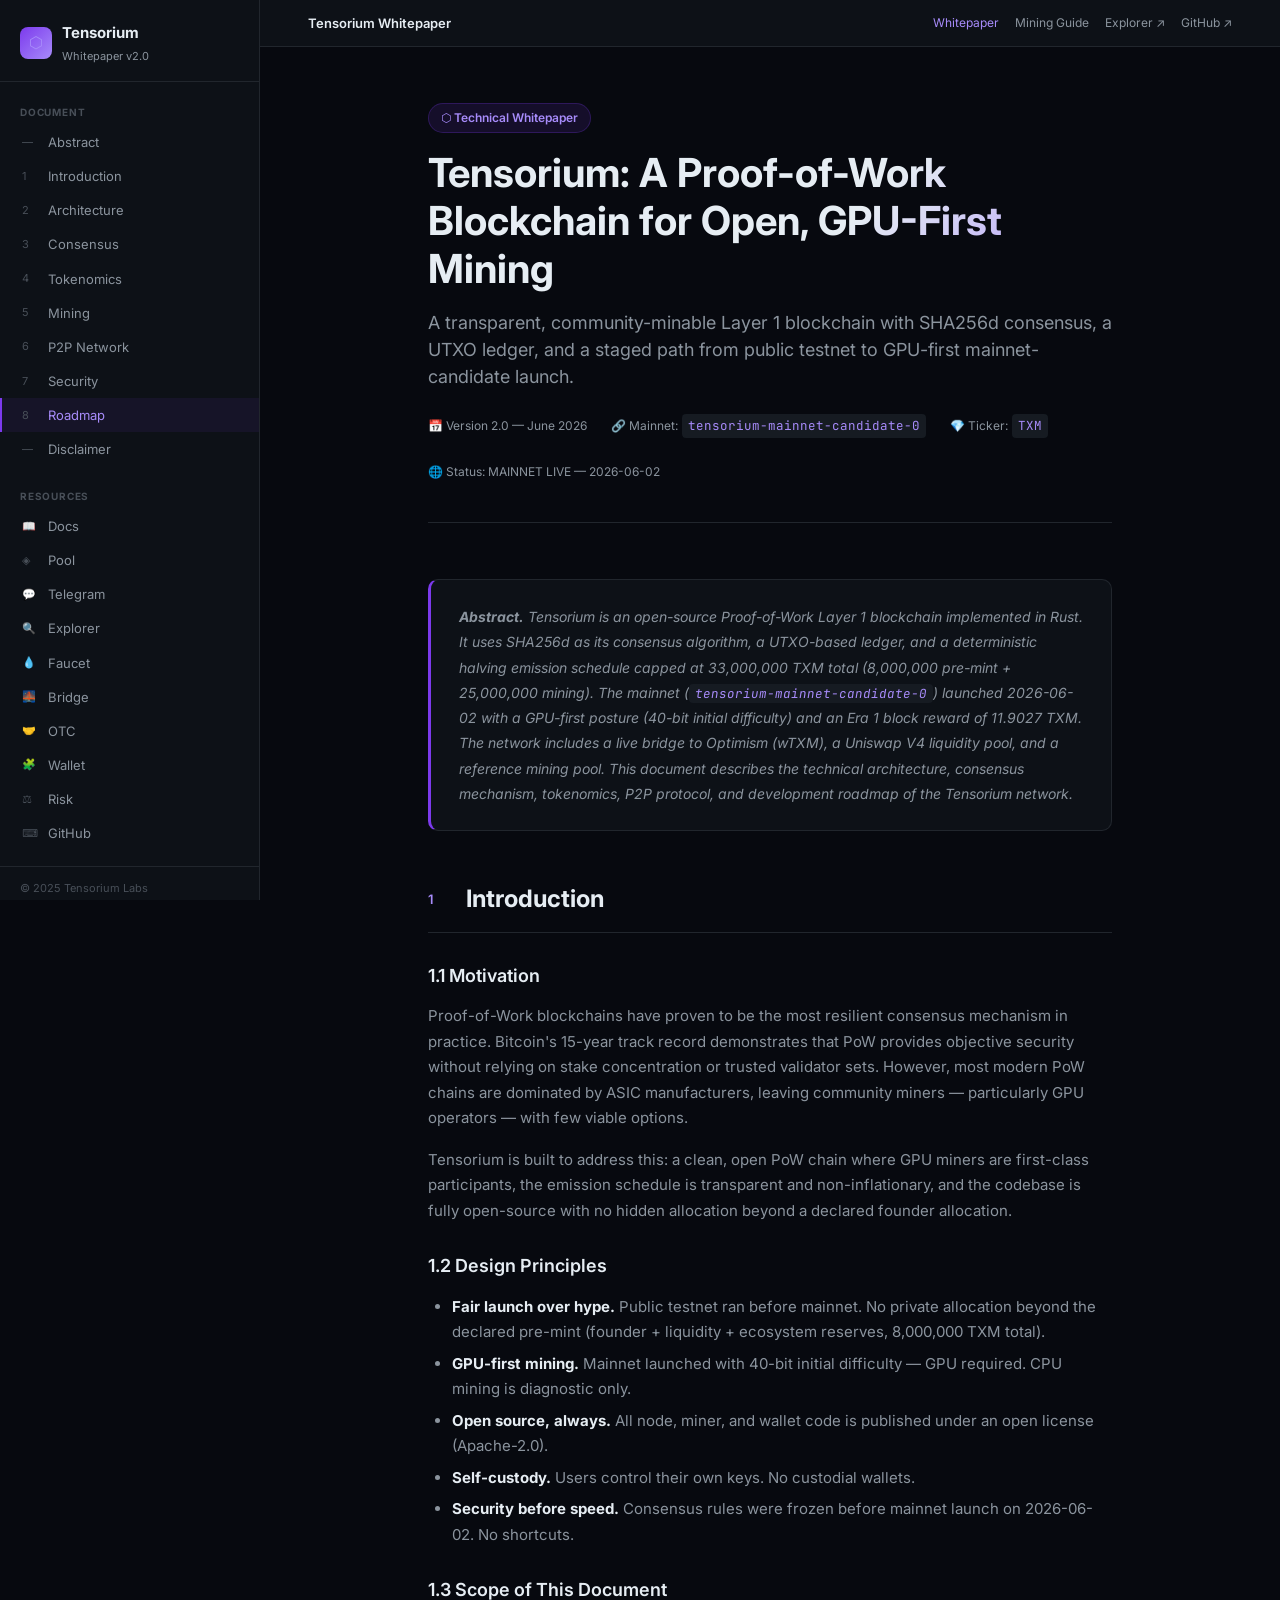
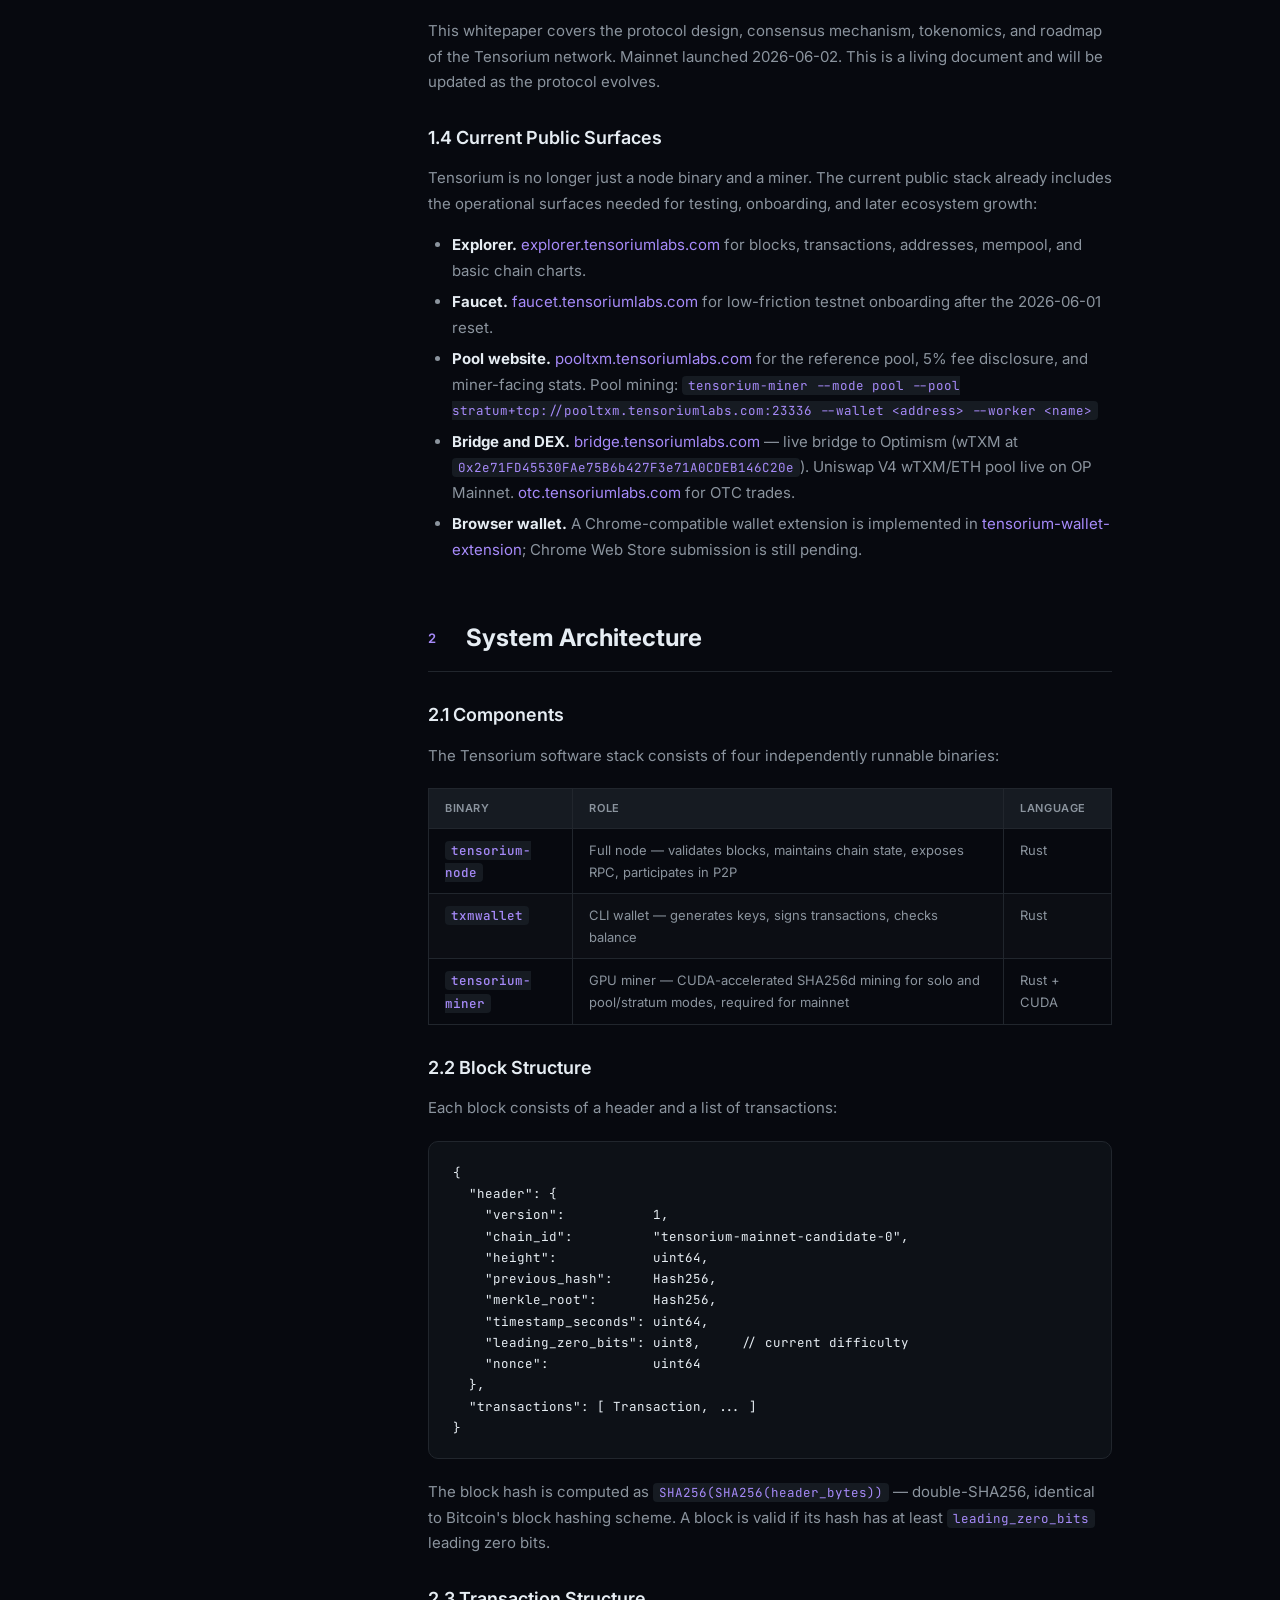
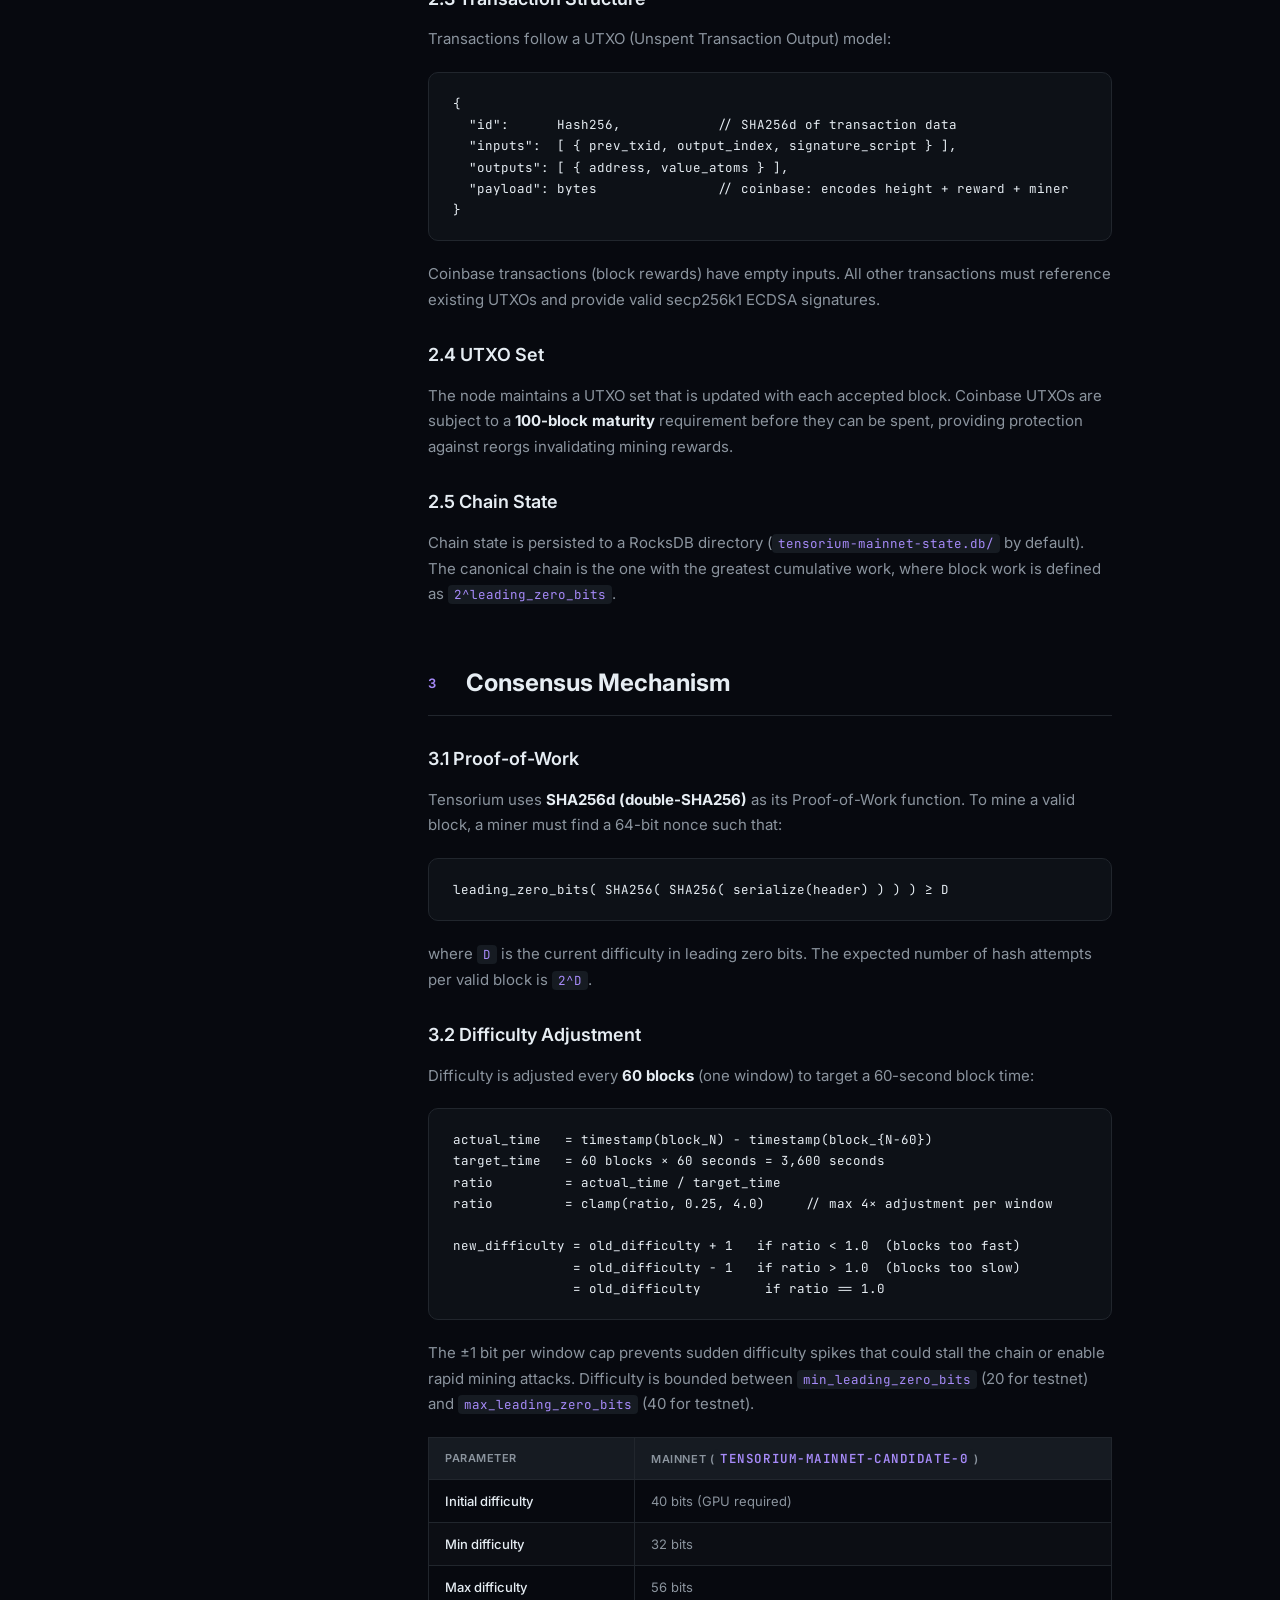
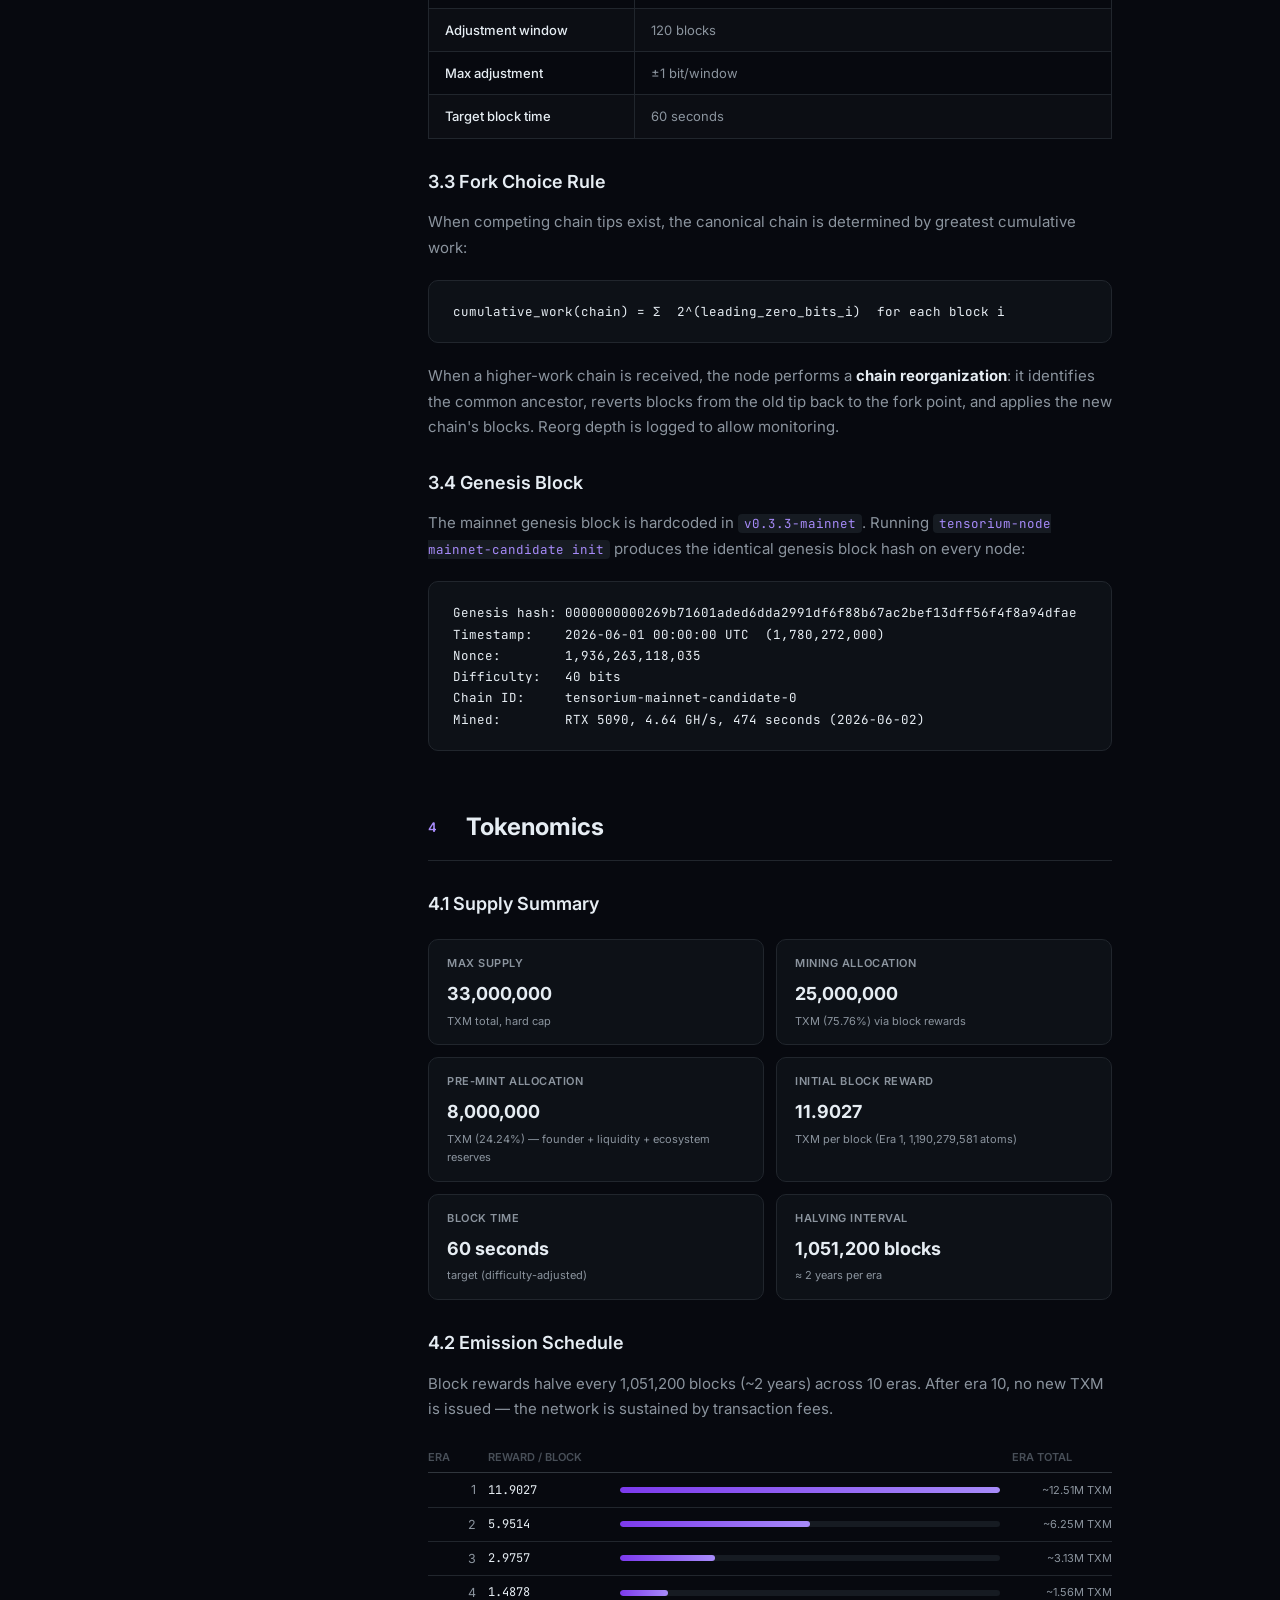
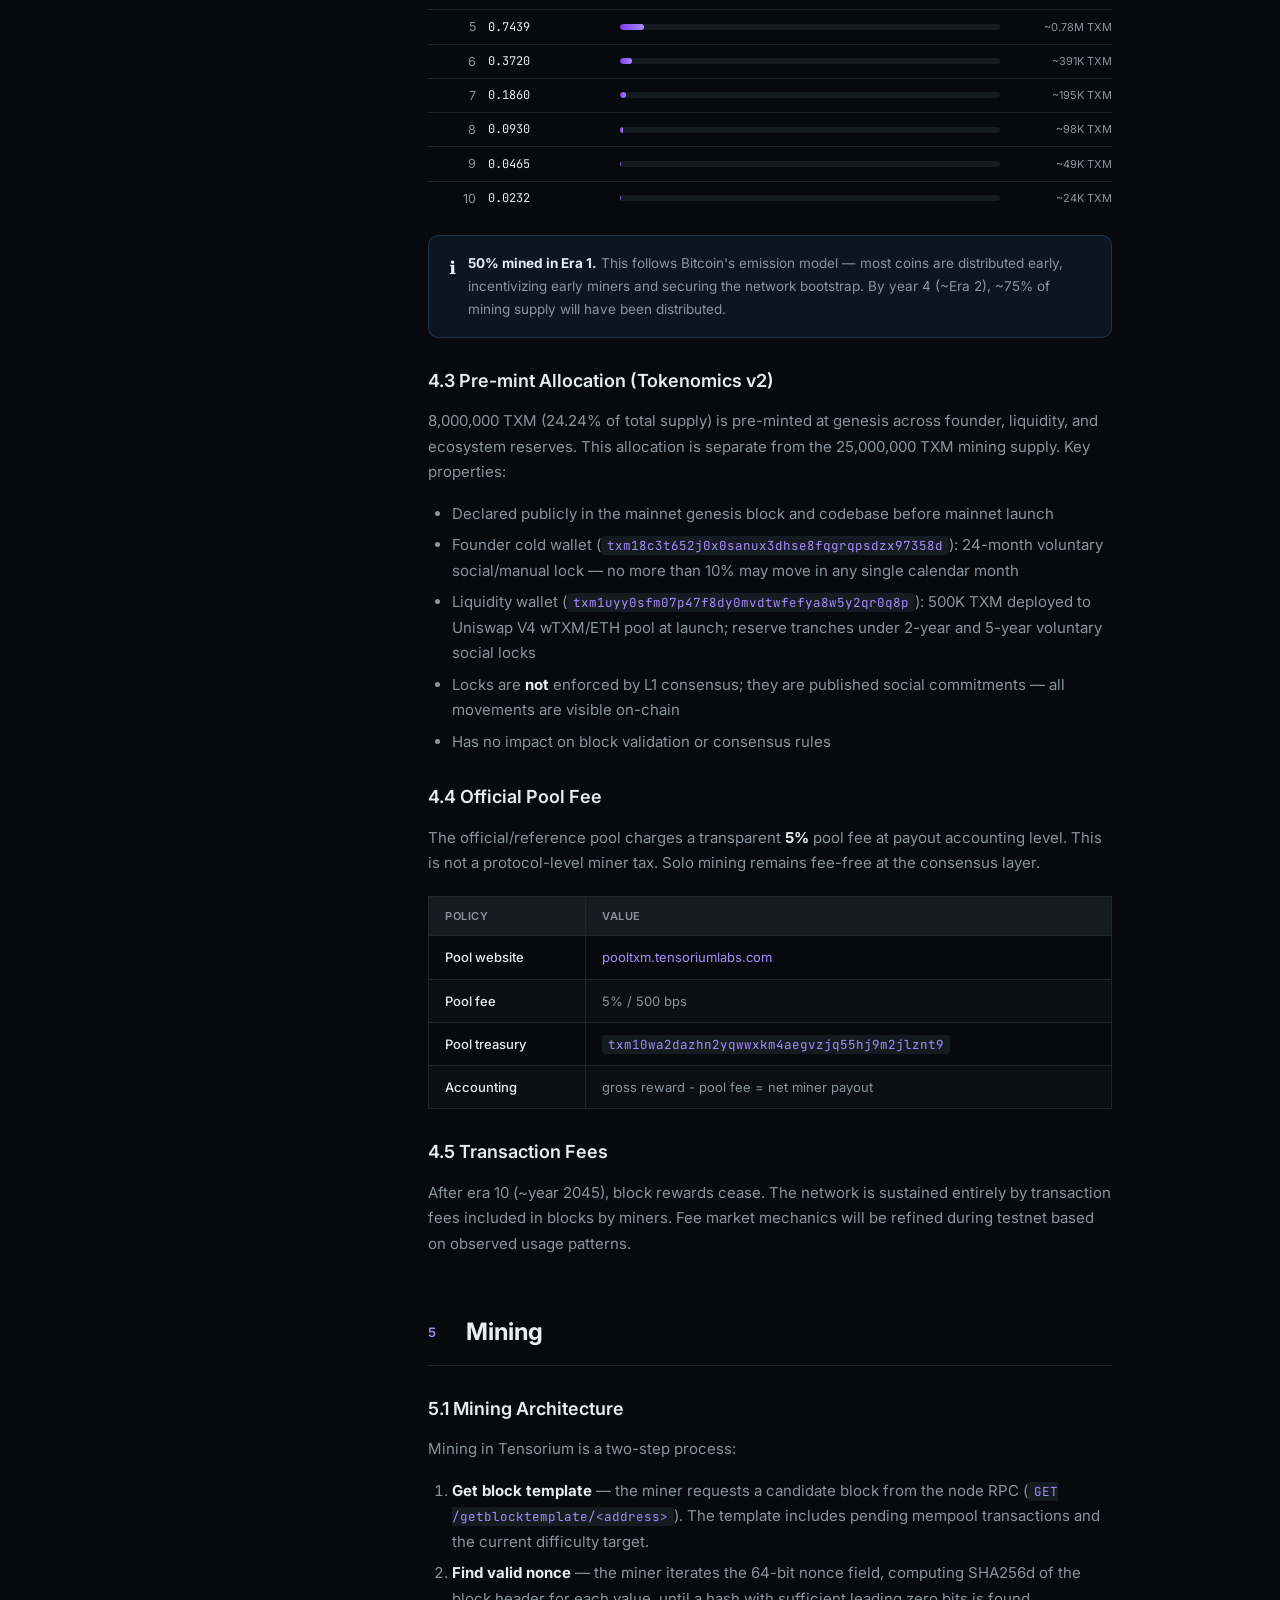
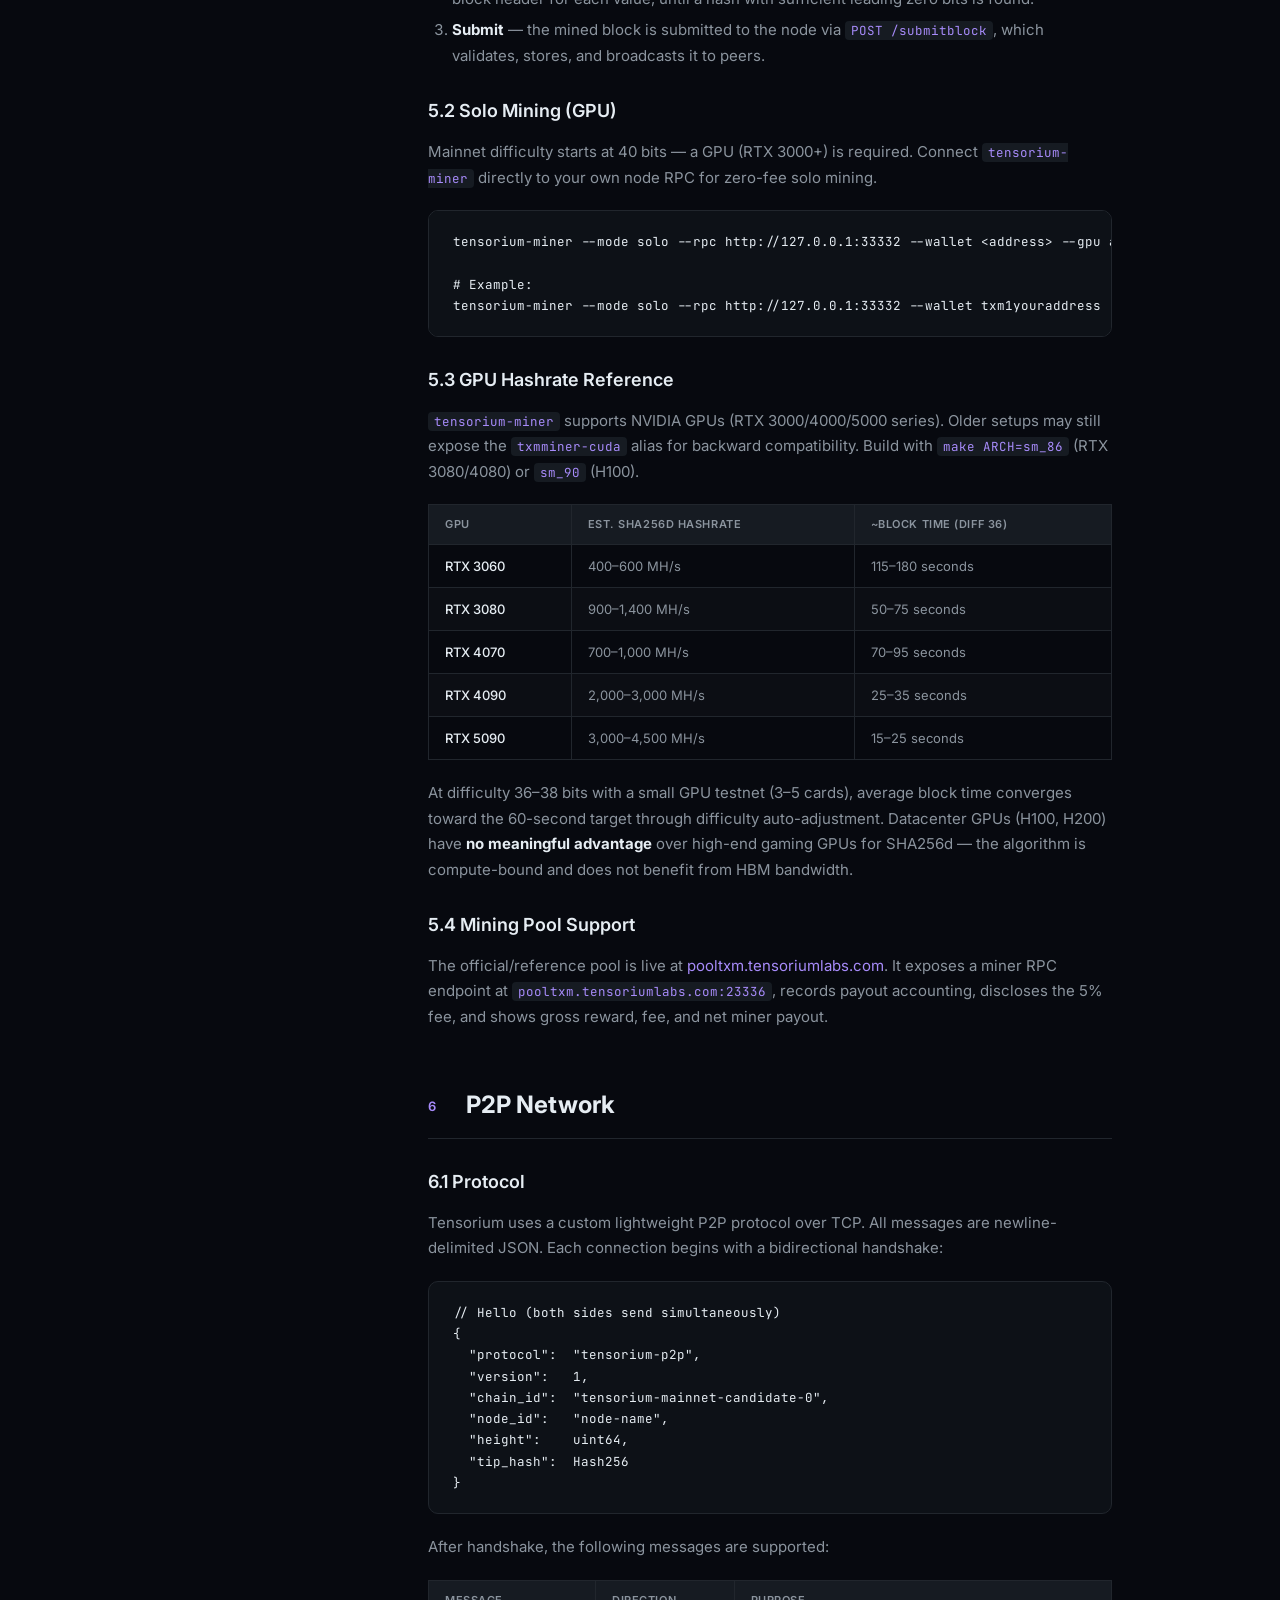
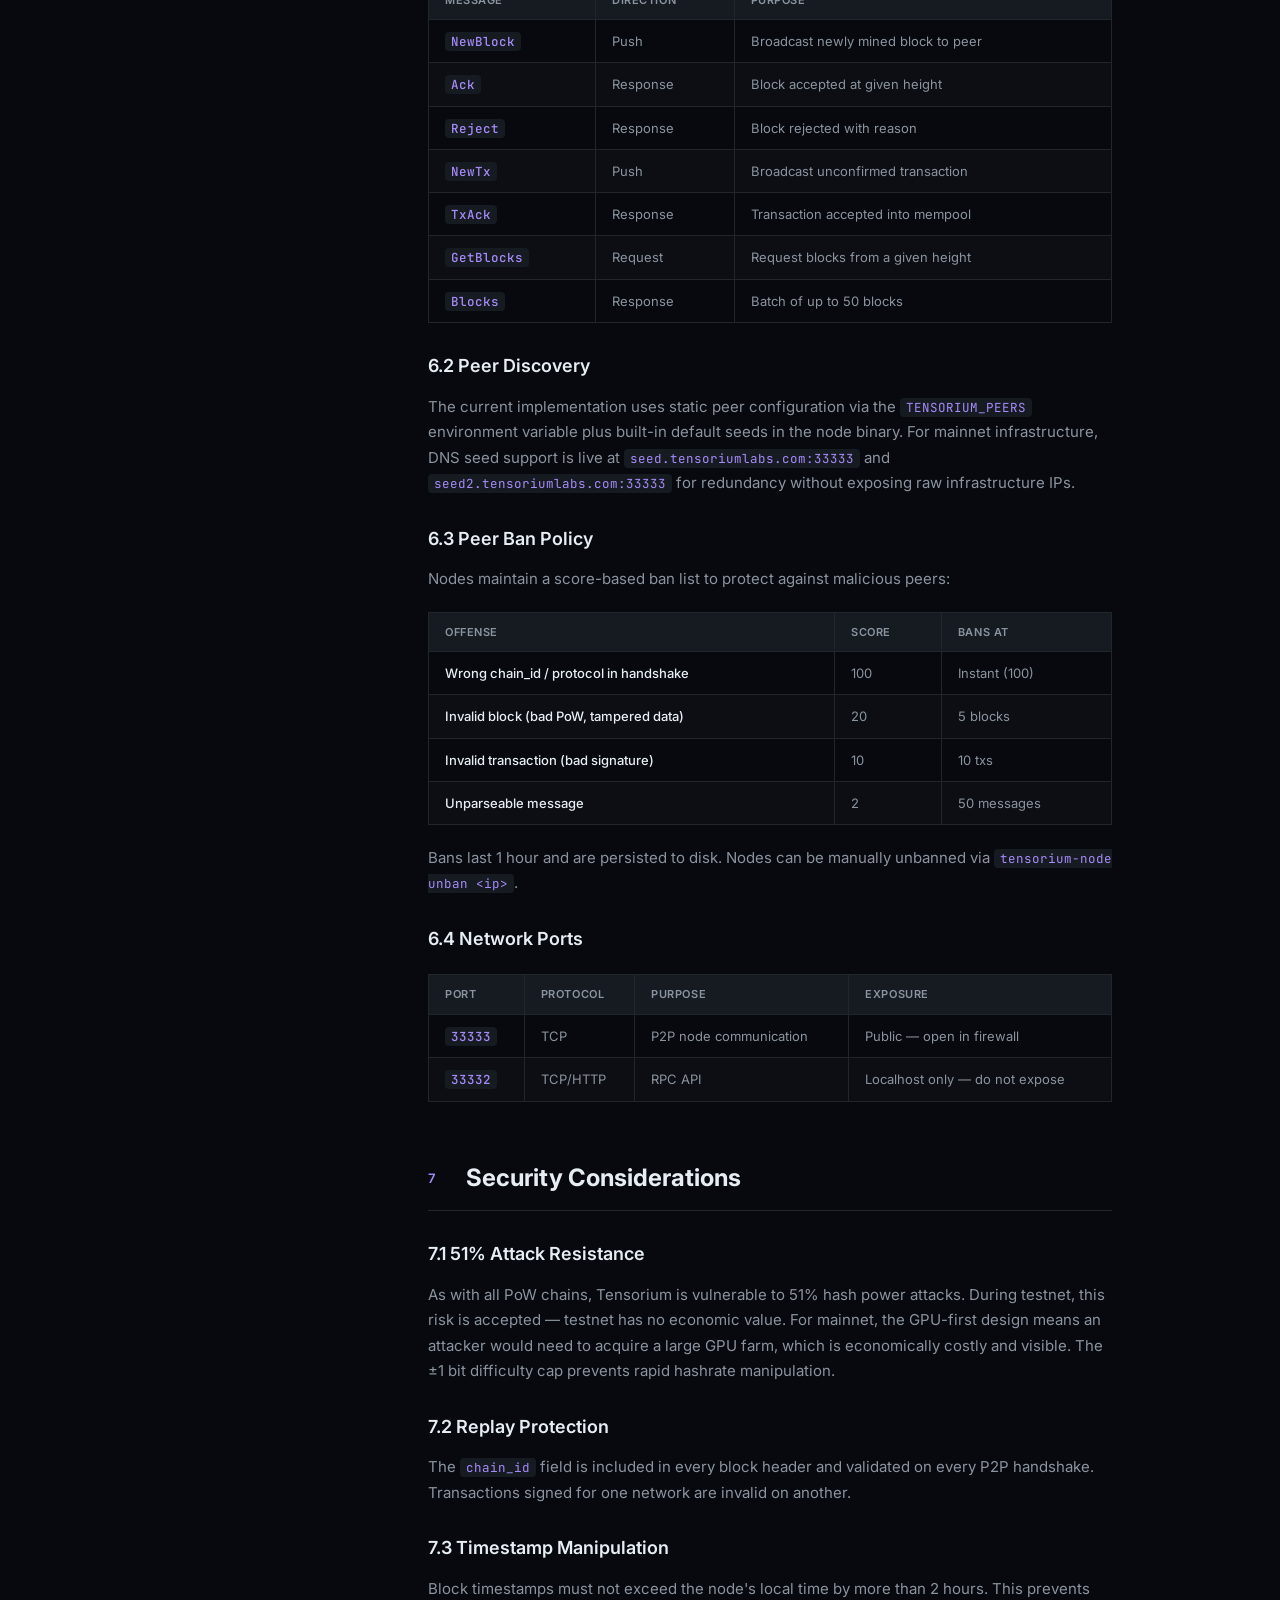
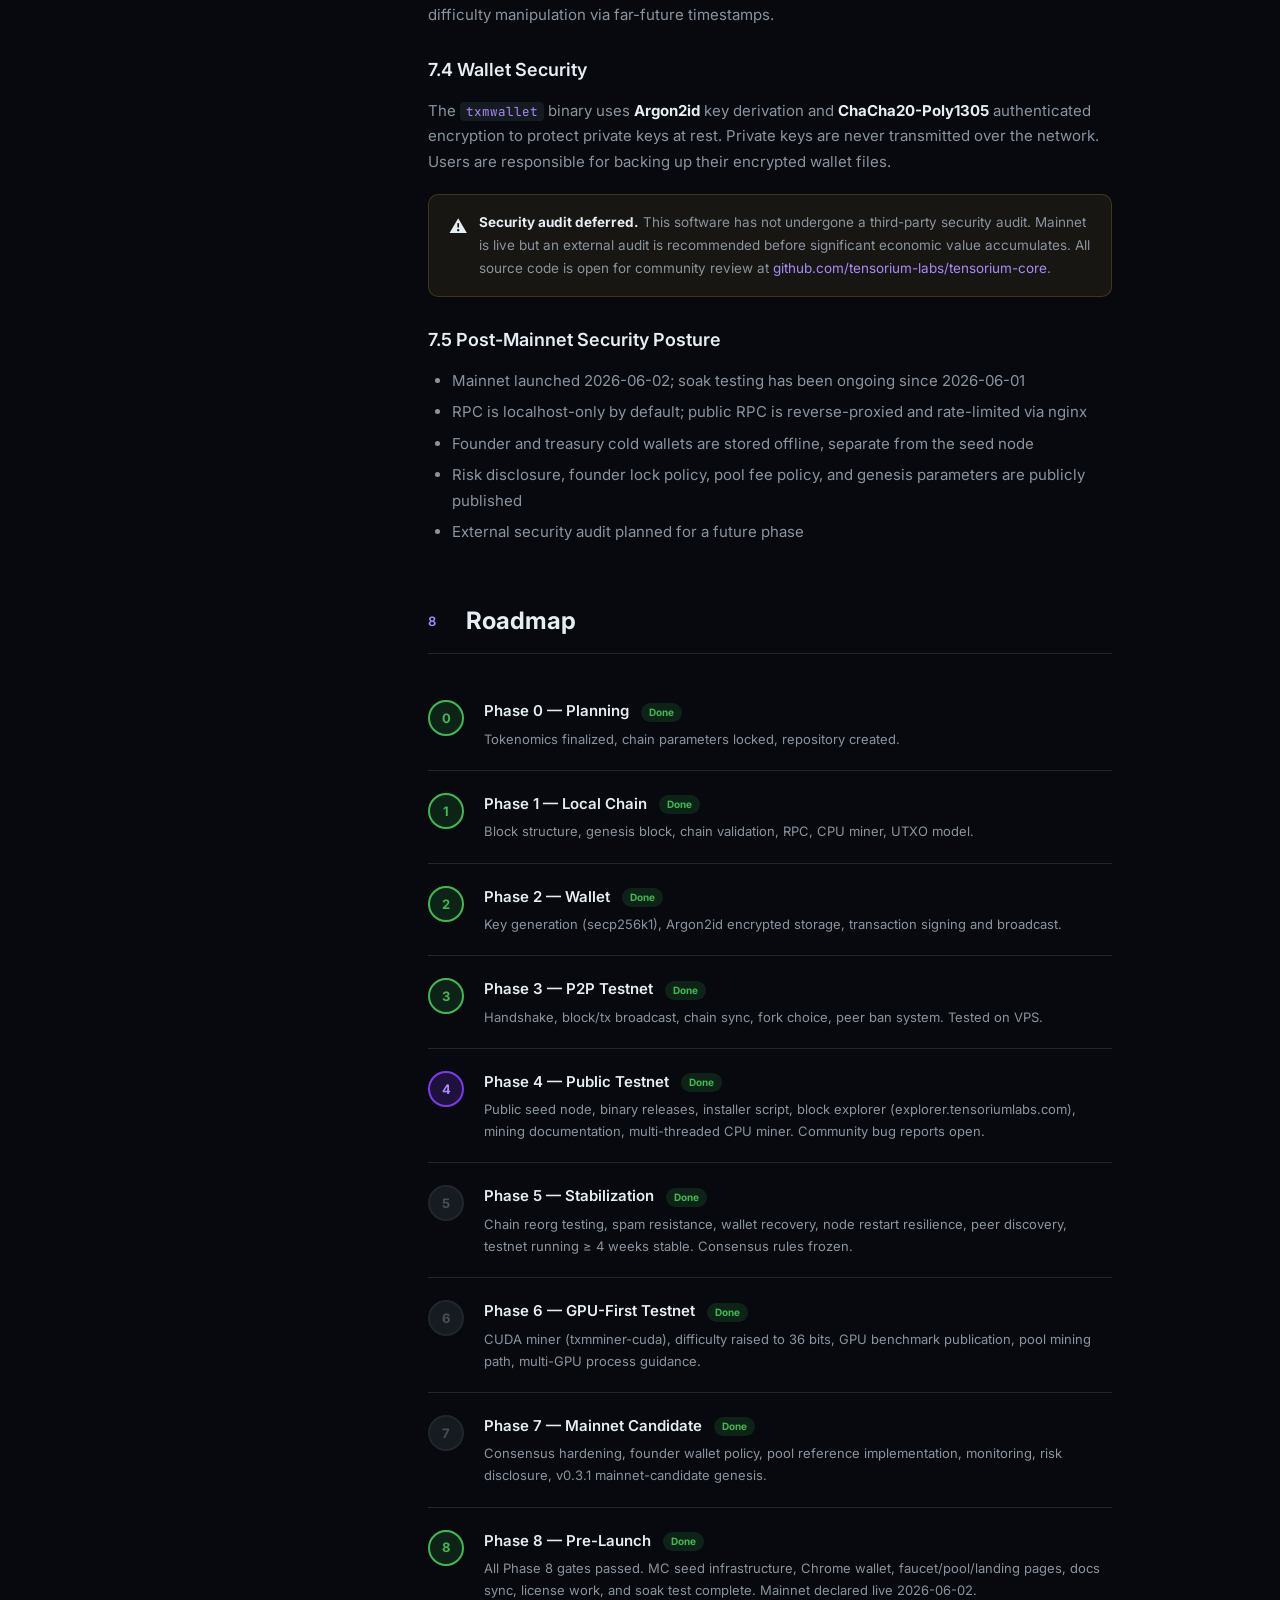
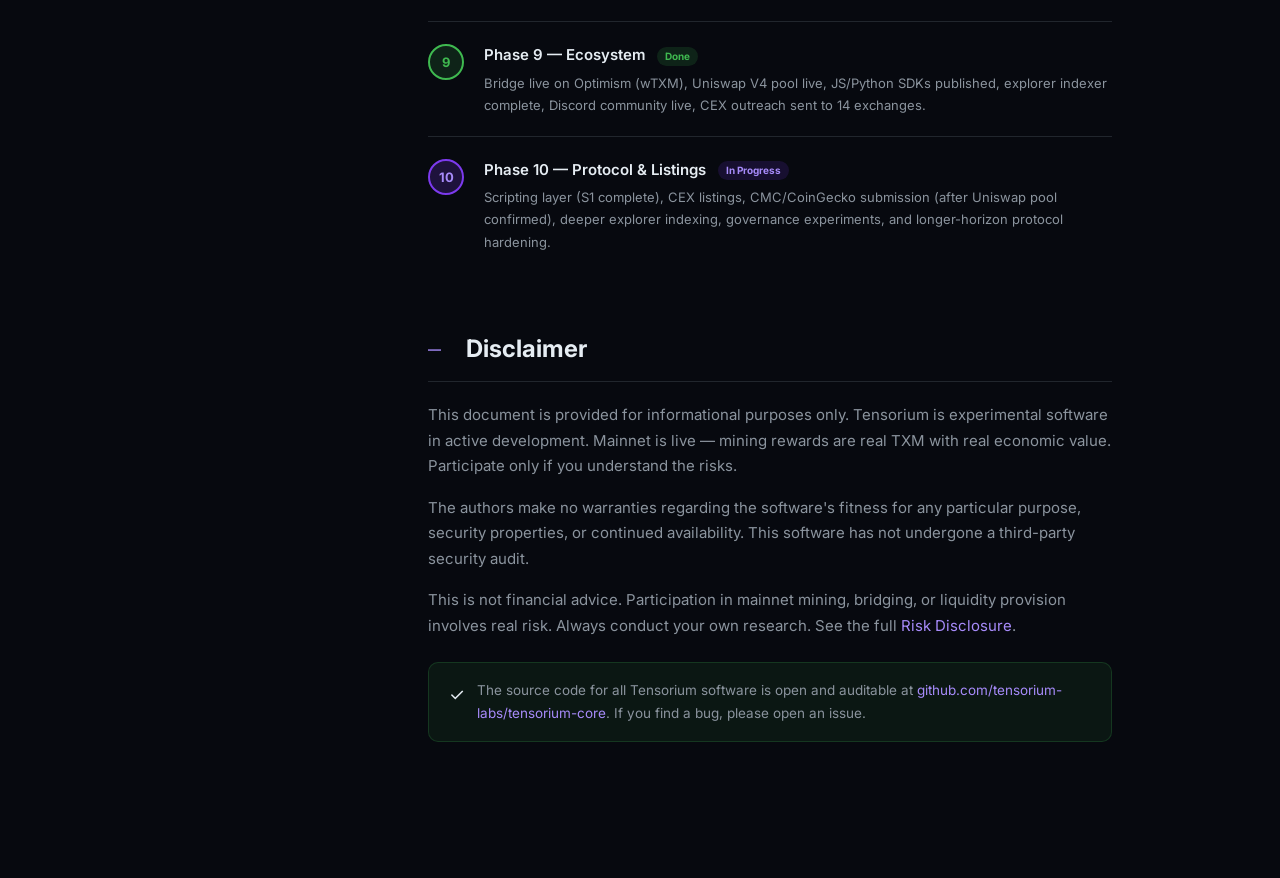
==== index.html @ 029bdd2a "docs: switch public miner references to tensorium-miner" ====
<!DOCTYPE html>
<html lang="en">
<head>
  <meta charset="UTF-8">
  <meta name="viewport" content="width=device-width, initial-scale=1.0">
  <title>Tensorium Whitepaper — PoW Blockchain for Open Mining</title>
  <meta name="description" content="Tensorium is a Proof-of-Work Layer 1 blockchain with SHA256d consensus, GPU-first mainnet direction, and transparent tokenomics.">
  <link rel="stylesheet" href="/css/style.css">
  <link rel="icon" href="data:image/svg+xml,<svg xmlns='http://www.w3.org/2000/svg' viewBox='0 0 100 100'><text y='.9em' font-size='90'>⬡</text></svg>">
</head>
<body>
<div class="layout">

<!-- Sidebar -->
<aside class="sidebar">
  <a href="/" class="sidebar-logo">
    <div class="logo-icon">⬡</div>
    <div>
      <div class="logo-text">Tensorium</div>
      <div class="logo-sub">Whitepaper v2.0</div>
    </div>
  </a>

  <nav class="sidebar-nav">
    <div class="nav-section">Document</div>
    <a href="#abstract"      class="nav-link active"><span class="nav-num">—</span> Abstract</a>
    <a href="#introduction"  class="nav-link"><span class="nav-num">1</span> Introduction</a>
    <a href="#architecture"  class="nav-link"><span class="nav-num">2</span> Architecture</a>
    <a href="#consensus"     class="nav-link"><span class="nav-num">3</span> Consensus</a>
    <a href="#tokenomics"    class="nav-link"><span class="nav-num">4</span> Tokenomics</a>
    <a href="#mining"        class="nav-link"><span class="nav-num">5</span> Mining</a>
    <a href="#network"       class="nav-link"><span class="nav-num">6</span> P2P Network</a>
    <a href="#security"      class="nav-link"><span class="nav-num">7</span> Security</a>
    <a href="#roadmap"       class="nav-link"><span class="nav-num">8</span> Roadmap</a>
    <a href="#disclaimer"    class="nav-link"><span class="nav-num">—</span> Disclaimer</a>

    <div class="nav-section" style="margin-top:16px">Resources</div>
    <a href="https://docs.tensoriumlabs.com"            class="nav-link" target="_blank"><span class="nav-num">📖</span> Docs</a>
    <a href="https://pooltxm.tensoriumlabs.com"         class="nav-link" target="_blank"><span class="nav-num">◈</span> Pool</a>
    <a href="https://t.me/+QOsnpSdhDGZkZGQ1"           class="nav-link" target="_blank"><span class="nav-num">💬</span> Telegram</a>
    <a href="https://explorer.tensoriumlabs.com"        class="nav-link" target="_blank"><span class="nav-num">🔍</span> Explorer</a>
    <a href="https://faucet.tensoriumlabs.com"              class="nav-link" target="_blank"><span class="nav-num">💧</span> Faucet</a>
    <a href="https://bridge.tensoriumlabs.com"              class="nav-link" target="_blank"><span class="nav-num">🌉</span> Bridge</a>
    <a href="https://otc.tensoriumlabs.com"                 class="nav-link" target="_blank"><span class="nav-num">🤝</span> OTC</a>
    <a href="https://github.com/tensorium-labs/tensorium-wallet-extension" class="nav-link" target="_blank"><span class="nav-num">🧩</span> Wallet</a>
    <a href="https://github.com/tensorium-labs/tensorium-core/blob/main/docs/project/RISK_DISCLOSURE.md" class="nav-link" target="_blank"><span class="nav-num">⚖</span> Risk</a>
    <a href="https://github.com/tensorium-labs/tensorium-core" class="nav-link" target="_blank"><span class="nav-num">⌨</span> GitHub</a>
  </nav>

  <div class="sidebar-footer">
    © 2025 Tensorium Labs<br>
    <a href="/mining.html">Mining Guide</a> · <a href="https://explorer.tensoriumlabs.com" target="_blank">Explorer</a>
  </div>
</aside>

<!-- Main -->
<div class="main">
  <div class="page-nav">
    <span class="page-nav-title">Tensorium Whitepaper</span>
    <div class="page-nav-links">
      <a href="/" class="current">Whitepaper</a>
      <a href="/mining.html">Mining Guide</a>
      <a href="https://explorer.tensoriumlabs.com" target="_blank">Explorer ↗</a>
      <a href="https://github.com/tensorium-labs/tensorium-core" target="_blank">GitHub ↗</a>
    </div>
  </div>

  <div class="content">

    <!-- Header -->
    <div class="doc-header">
      <div class="doc-tag">⬡ Technical Whitepaper</div>
      <h1 class="doc-title">Tensorium: A Proof-of-Work Blockchain for Open, GPU-First Mining</h1>
      <p class="doc-subtitle">A transparent, community-minable Layer 1 blockchain with SHA256d consensus, a UTXO ledger, and a staged path from public testnet to GPU-first mainnet-candidate launch.</p>
      <div class="doc-meta">
        <span>📅 Version 2.0 — June 2026</span>
        <span>🔗 Mainnet: <code>tensorium-mainnet-candidate-0</code></span>
        <span>💎 Ticker: <code>TXM</code></span>
        <span>🌐 Status: MAINNET LIVE — 2026-06-02</span>
      </div>
    </div>

    <!-- Abstract -->
    <div class="abstract" id="abstract">
      <strong>Abstract.</strong> Tensorium is an open-source Proof-of-Work Layer 1 blockchain implemented in Rust. It uses SHA256d as its consensus algorithm, a UTXO-based ledger, and a deterministic halving emission schedule capped at 33,000,000 TXM total (8,000,000 pre-mint + 25,000,000 mining). The mainnet (<code>tensorium-mainnet-candidate-0</code>) launched 2026-06-02 with a GPU-first posture (40-bit initial difficulty) and an Era 1 block reward of 11.9027 TXM. The network includes a live bridge to Optimism (wTXM), a Uniswap V4 liquidity pool, and a reference mining pool. This document describes the technical architecture, consensus mechanism, tokenomics, P2P protocol, and development roadmap of the Tensorium network.
    </div>

    <!-- 1. Introduction -->
    <div class="section" id="introduction">
      <h2 class="section-title"><span class="section-num">1</span> Introduction</h2>

      <h3>1.1 Motivation</h3>
      <p>Proof-of-Work blockchains have proven to be the most resilient consensus mechanism in practice. Bitcoin's 15-year track record demonstrates that PoW provides objective security without relying on stake concentration or trusted validator sets. However, most modern PoW chains are dominated by ASIC manufacturers, leaving community miners — particularly GPU operators — with few viable options.</p>
      <p>Tensorium is built to address this: a clean, open PoW chain where GPU miners are first-class participants, the emission schedule is transparent and non-inflationary, and the codebase is fully open-source with no hidden allocation beyond a declared founder allocation.</p>

      <h3>1.2 Design Principles</h3>
      <ul>
        <li><strong>Fair launch over hype.</strong> Public testnet ran before mainnet. No private allocation beyond the declared pre-mint (founder + liquidity + ecosystem reserves, 8,000,000 TXM total).</li>
        <li><strong>GPU-first mining.</strong> Mainnet launched with 40-bit initial difficulty — GPU required. CPU mining is diagnostic only.</li>
        <li><strong>Open source, always.</strong> All node, miner, and wallet code is published under an open license (Apache-2.0).</li>
        <li><strong>Self-custody.</strong> Users control their own keys. No custodial wallets.</li>
        <li><strong>Security before speed.</strong> Consensus rules were frozen before mainnet launch on 2026-06-02. No shortcuts.</li>
      </ul>

      <h3>1.3 Scope of This Document</h3>
      <p>This whitepaper covers the protocol design, consensus mechanism, tokenomics, and roadmap of the Tensorium network. Mainnet launched 2026-06-02. This is a living document and will be updated as the protocol evolves.</p>

      <h3>1.4 Current Public Surfaces</h3>
      <p>Tensorium is no longer just a node binary and a miner. The current public stack already includes the operational surfaces needed for testing, onboarding, and later ecosystem growth:</p>
      <ul>
        <li><strong>Explorer.</strong> <a href="https://explorer.tensoriumlabs.com" target="_blank">explorer.tensoriumlabs.com</a> for blocks, transactions, addresses, mempool, and basic chain charts.</li>
        <li><strong>Faucet.</strong> <a href="https://faucet.tensoriumlabs.com" target="_blank">faucet.tensoriumlabs.com</a> for low-friction testnet onboarding after the 2026-06-01 reset.</li>
        <li><strong>Pool website.</strong> <a href="https://pooltxm.tensoriumlabs.com" target="_blank">pooltxm.tensoriumlabs.com</a> for the reference pool, 5% fee disclosure, and miner-facing stats. Pool mining: <code>tensorium-miner --mode pool --pool stratum+tcp://pooltxm.tensoriumlabs.com:23336 --wallet &lt;address&gt; --worker &lt;name&gt;</code></li>
        <li><strong>Bridge and DEX.</strong> <a href="https://bridge.tensoriumlabs.com" target="_blank">bridge.tensoriumlabs.com</a> — live bridge to Optimism (wTXM at <code>0x2e71FD45530FAe75B6b427F3e71A0CDEB146C20e</code>). Uniswap V4 wTXM/ETH pool live on OP Mainnet. <a href="https://otc.tensoriumlabs.com" target="_blank">otc.tensoriumlabs.com</a> for OTC trades.</li>
        <li><strong>Browser wallet.</strong> A Chrome-compatible wallet extension is implemented in <a href="https://github.com/tensorium-labs/tensorium-wallet-extension" target="_blank">tensorium-wallet-extension</a>; Chrome Web Store submission is still pending.</li>
      </ul>
    </div>

    <!-- 2. Architecture -->
    <div class="section" id="architecture">
      <h2 class="section-title"><span class="section-num">2</span> System Architecture</h2>

      <h3>2.1 Components</h3>
      <p>The Tensorium software stack consists of four independently runnable binaries:</p>

      <div class="table-wrap">
        <table>
          <thead><tr><th>Binary</th><th>Role</th><th>Language</th></tr></thead>
          <tbody>
            <tr><td><code>tensorium-node</code></td><td>Full node — validates blocks, maintains chain state, exposes RPC, participates in P2P</td><td>Rust</td></tr>
            <tr><td><code>txmwallet</code></td><td>CLI wallet — generates keys, signs transactions, checks balance</td><td>Rust</td></tr>
            <tr><td><code>tensorium-miner</code></td><td>GPU miner — CUDA-accelerated SHA256d mining for solo and pool/stratum modes, required for mainnet</td><td>Rust + CUDA</td></tr>
          </tbody>
        </table>
      </div>

      <h3>2.2 Block Structure</h3>
      <p>Each block consists of a header and a list of transactions:</p>

      <pre>{
  "header": {
    "version":           1,
    "chain_id":          "tensorium-mainnet-candidate-0",
    "height":            uint64,
    "previous_hash":     Hash256,
    "merkle_root":       Hash256,
    "timestamp_seconds": uint64,
    "leading_zero_bits": uint8,     // current difficulty
    "nonce":             uint64
  },
  "transactions": [ Transaction, ... ]
}</pre>

      <p>The block hash is computed as <code>SHA256(SHA256(header_bytes))</code> — double-SHA256, identical to Bitcoin's block hashing scheme. A block is valid if its hash has at least <code>leading_zero_bits</code> leading zero bits.</p>

      <h3>2.3 Transaction Structure</h3>
      <p>Transactions follow a UTXO (Unspent Transaction Output) model:</p>
      <pre>{
  "id":      Hash256,            // SHA256d of transaction data
  "inputs":  [ { prev_txid, output_index, signature_script } ],
  "outputs": [ { address, value_atoms } ],
  "payload": bytes               // coinbase: encodes height + reward + miner
}</pre>

      <p>Coinbase transactions (block rewards) have empty inputs. All other transactions must reference existing UTXOs and provide valid secp256k1 ECDSA signatures.</p>

      <h3>2.4 UTXO Set</h3>
      <p>The node maintains a UTXO set that is updated with each accepted block. Coinbase UTXOs are subject to a <strong>100-block maturity</strong> requirement before they can be spent, providing protection against reorgs invalidating mining rewards.</p>

      <h3>2.5 Chain State</h3>
      <p>Chain state is persisted to a RocksDB directory (<code>tensorium-mainnet-state.db/</code> by default). The canonical chain is the one with the greatest cumulative work, where block work is defined as <code>2^leading_zero_bits</code>.</p>
    </div>

    <!-- 3. Consensus -->
    <div class="section" id="consensus">
      <h2 class="section-title"><span class="section-num">3</span> Consensus Mechanism</h2>

      <h3>3.1 Proof-of-Work</h3>
      <p>Tensorium uses <strong>SHA256d (double-SHA256)</strong> as its Proof-of-Work function. To mine a valid block, a miner must find a 64-bit nonce such that:</p>
      <pre>leading_zero_bits( SHA256( SHA256( serialize(header) ) ) ) ≥ D</pre>
      <p>where <code>D</code> is the current difficulty in leading zero bits. The expected number of hash attempts per valid block is <code>2^D</code>.</p>

      <h3>3.2 Difficulty Adjustment</h3>
      <p>Difficulty is adjusted every <strong>60 blocks</strong> (one window) to target a 60-second block time:</p>

      <pre>actual_time   = timestamp(block_N) - timestamp(block_{N-60})
target_time   = 60 blocks × 60 seconds = 3,600 seconds
ratio         = actual_time / target_time
ratio         = clamp(ratio, 0.25, 4.0)     // max 4× adjustment per window

new_difficulty = old_difficulty + 1   if ratio &lt; 1.0  (blocks too fast)
               = old_difficulty - 1   if ratio &gt; 1.0  (blocks too slow)
               = old_difficulty        if ratio == 1.0</pre>

      <p>The ±1 bit per window cap prevents sudden difficulty spikes that could stall the chain or enable rapid mining attacks. Difficulty is bounded between <code>min_leading_zero_bits</code> (20 for testnet) and <code>max_leading_zero_bits</code> (40 for testnet).</p>

      <div class="table-wrap">
        <table>
          <thead><tr><th>Parameter</th><th>Mainnet (<code>tensorium-mainnet-candidate-0</code>)</th></tr></thead>
          <tbody>
            <tr><td>Initial difficulty</td><td>40 bits (GPU required)</td></tr>
            <tr><td>Min difficulty</td><td>32 bits</td></tr>
            <tr><td>Max difficulty</td><td>56 bits</td></tr>
            <tr><td>Adjustment window</td><td>120 blocks</td></tr>
            <tr><td>Max adjustment</td><td>±1 bit/window</td></tr>
            <tr><td>Target block time</td><td>60 seconds</td></tr>
          </tbody>
        </table>
      </div>

      <h3>3.3 Fork Choice Rule</h3>
      <p>When competing chain tips exist, the canonical chain is determined by greatest cumulative work:</p>
      <pre>cumulative_work(chain) = Σ  2^(leading_zero_bits_i)  for each block i</pre>
      <p>When a higher-work chain is received, the node performs a <strong>chain reorganization</strong>: it identifies the common ancestor, reverts blocks from the old tip back to the fork point, and applies the new chain's blocks. Reorg depth is logged to allow monitoring.</p>

      <h3>3.4 Genesis Block</h3>
      <p>The mainnet genesis block is hardcoded in <code>v0.3.3-mainnet</code>. Running <code>tensorium-node mainnet-candidate init</code> produces the identical genesis block hash on every node:</p>
      <pre>Genesis hash: 0000000000269b71601aded6dda2991df6f88b67ac2bef13dff56f4f8a94dfae
Timestamp:    2026-06-01 00:00:00 UTC  (1,780,272,000)
Nonce:        1,936,263,118,035
Difficulty:   40 bits
Chain ID:     tensorium-mainnet-candidate-0
Mined:        RTX 5090, 4.64 GH/s, 474 seconds (2026-06-02)</pre>
    </div>

    <!-- 4. Tokenomics -->
    <div class="section" id="tokenomics">
      <h2 class="section-title"><span class="section-num">4</span> Tokenomics</h2>

      <h3>4.1 Supply Summary</h3>
      <div class="spec-grid">
        <div class="spec-item">
          <div class="spec-label">Max Supply</div>
          <div class="spec-value">33,000,000</div>
          <div class="spec-sub">TXM total, hard cap</div>
        </div>
        <div class="spec-item">
          <div class="spec-label">Mining Allocation</div>
          <div class="spec-value">25,000,000</div>
          <div class="spec-sub">TXM (75.76%) via block rewards</div>
        </div>
        <div class="spec-item">
          <div class="spec-label">Pre-mint Allocation</div>
          <div class="spec-value">8,000,000</div>
          <div class="spec-sub">TXM (24.24%) — founder + liquidity + ecosystem reserves</div>
        </div>
        <div class="spec-item">
          <div class="spec-label">Initial Block Reward</div>
          <div class="spec-value">11.9027</div>
          <div class="spec-sub">TXM per block (Era 1, 1,190,279,581 atoms)</div>
        </div>
        <div class="spec-item">
          <div class="spec-label">Block Time</div>
          <div class="spec-value">60 seconds</div>
          <div class="spec-sub">target (difficulty-adjusted)</div>
        </div>
        <div class="spec-item">
          <div class="spec-label">Halving Interval</div>
          <div class="spec-value">1,051,200 blocks</div>
          <div class="spec-sub">≈ 2 years per era</div>
        </div>
      </div>

      <h3>4.2 Emission Schedule</h3>
      <p>Block rewards halve every 1,051,200 blocks (~2 years) across 10 eras. After era 10, no new TXM is issued — the network is sustained by transaction fees.</p>

      <div class="emission-bars">
        <div class="era-row" style="font-size:11px;color:var(--text3);font-weight:600;border-bottom:1px solid var(--border2)">
          <span>ERA</span><span>REWARD / BLOCK</span><span></span><span>ERA TOTAL</span>
        </div>
        <div class="era-row"><span class="era-num">1</span><span class="era-reward">11.9027</span><div class="era-bar-wrap"><div class="era-bar" style="width:100%"></div></div><span class="era-pct">~12.51M TXM</span></div>
        <div class="era-row"><span class="era-num">2</span><span class="era-reward">5.9514</span><div class="era-bar-wrap"><div class="era-bar" style="width:50%"></div></div><span class="era-pct">~6.25M TXM</span></div>
        <div class="era-row"><span class="era-num">3</span><span class="era-reward">2.9757</span><div class="era-bar-wrap"><div class="era-bar" style="width:25%"></div></div><span class="era-pct">~3.13M TXM</span></div>
        <div class="era-row"><span class="era-num">4</span><span class="era-reward">1.4878</span><div class="era-bar-wrap"><div class="era-bar" style="width:12.5%"></div></div><span class="era-pct">~1.56M TXM</span></div>
        <div class="era-row"><span class="era-num">5</span><span class="era-reward">0.7439</span><div class="era-bar-wrap"><div class="era-bar" style="width:6.25%"></div></div><span class="era-pct">~0.78M TXM</span></div>
        <div class="era-row"><span class="era-num">6</span><span class="era-reward">0.3720</span><div class="era-bar-wrap"><div class="era-bar" style="width:3.13%"></div></div><span class="era-pct">~391K TXM</span></div>
        <div class="era-row"><span class="era-num">7</span><span class="era-reward">0.1860</span><div class="era-bar-wrap"><div class="era-bar" style="width:1.56%"></div></div><span class="era-pct">~195K TXM</span></div>
        <div class="era-row"><span class="era-num">8</span><span class="era-reward">0.0930</span><div class="era-bar-wrap"><div class="era-bar" style="width:0.78%"></div></div><span class="era-pct">~98K TXM</span></div>
        <div class="era-row"><span class="era-num">9</span><span class="era-reward">0.0465</span><div class="era-bar-wrap"><div class="era-bar" style="width:0.39%"></div></div><span class="era-pct">~49K TXM</span></div>
        <div class="era-row"><span class="era-num">10</span><span class="era-reward">0.0232</span><div class="era-bar-wrap"><div class="era-bar" style="width:0.2%"></div></div><span class="era-pct">~24K TXM</span></div>
      </div>

      <div class="callout callout-info" style="margin-top:16px">
        <span class="callout-icon">ℹ</span>
        <div class="callout-body"><strong>50% mined in Era 1.</strong> This follows Bitcoin's emission model — most coins are distributed early, incentivizing early miners and securing the network bootstrap. By year 4 (~Era 2), ~75% of mining supply will have been distributed.</div>
      </div>

      <h3>4.3 Pre-mint Allocation (Tokenomics v2)</h3>
      <p>8,000,000 TXM (24.24% of total supply) is pre-minted at genesis across founder, liquidity, and ecosystem reserves. This allocation is separate from the 25,000,000 TXM mining supply. Key properties:</p>
      <ul>
        <li>Declared publicly in the mainnet genesis block and codebase before mainnet launch</li>
        <li>Founder cold wallet (<code>txm18c3t652j0x0sanux3dhse8fqgrqpsdzx97358d</code>): 24-month voluntary social/manual lock — no more than 10% may move in any single calendar month</li>
        <li>Liquidity wallet (<code>txm1uyy0sfm07p47f8dy0mvdtwfefya8w5y2qr0q8p</code>): 500K TXM deployed to Uniswap V4 wTXM/ETH pool at launch; reserve tranches under 2-year and 5-year voluntary social locks</li>
        <li>Locks are <strong>not</strong> enforced by L1 consensus; they are published social commitments — all movements are visible on-chain</li>
        <li>Has no impact on block validation or consensus rules</li>
      </ul>

      <h3>4.4 Official Pool Fee</h3>
      <p>The official/reference pool charges a transparent <strong>5%</strong> pool fee at payout accounting level. This is not a protocol-level miner tax. Solo mining remains fee-free at the consensus layer.</p>
      <div class="table-wrap">
        <table>
          <thead><tr><th>Policy</th><th>Value</th></tr></thead>
          <tbody>
            <tr><td>Pool website</td><td><a href="https://pooltxm.tensoriumlabs.com" target="_blank">pooltxm.tensoriumlabs.com</a></td></tr>
            <tr><td>Pool fee</td><td>5% / 500 bps</td></tr>
            <tr><td>Pool treasury</td><td><code>txm10wa2dazhn2yqwwxkm4aegvzjq55hj9m2jlznt9</code></td></tr>
            <tr><td>Accounting</td><td>gross reward - pool fee = net miner payout</td></tr>
          </tbody>
        </table>
      </div>

      <h3>4.5 Transaction Fees</h3>
      <p>After era 10 (~year 2045), block rewards cease. The network is sustained entirely by transaction fees included in blocks by miners. Fee market mechanics will be refined during testnet based on observed usage patterns.</p>
    </div>

    <!-- 5. Mining -->
    <div class="section" id="mining">
      <h2 class="section-title"><span class="section-num">5</span> Mining</h2>

      <h3>5.1 Mining Architecture</h3>
      <p>Mining in Tensorium is a two-step process:</p>
      <ol>
        <li><strong>Get block template</strong> — the miner requests a candidate block from the node RPC (<code>GET /getblocktemplate/&lt;address&gt;</code>). The template includes pending mempool transactions and the current difficulty target.</li>
        <li><strong>Find valid nonce</strong> — the miner iterates the 64-bit nonce field, computing SHA256d of the block header for each value, until a hash with sufficient leading zero bits is found.</li>
        <li><strong>Submit</strong> — the mined block is submitted to the node via <code>POST /submitblock</code>, which validates, stores, and broadcasts it to peers.</li>
      </ol>

      <h3>5.2 Solo Mining (GPU)</h3>
      <p>Mainnet difficulty starts at 40 bits — a GPU (RTX 3000+) is required. Connect <code>tensorium-miner</code> directly to your own node RPC for zero-fee solo mining.</p>

      <pre>tensorium-miner --mode solo --rpc http://127.0.0.1:33332 --wallet &lt;address&gt; --gpu all --intensity auto

# Example:
tensorium-miner --mode solo --rpc http://127.0.0.1:33332 --wallet txm1youraddress --gpu all --intensity auto</pre>

      <h3>5.3 GPU Hashrate Reference</h3>
      <p><code>tensorium-miner</code> supports NVIDIA GPUs (RTX 3000/4000/5000 series). Older setups may still expose the <code>txmminer-cuda</code> alias for backward compatibility. Build with <code>make ARCH=sm_86</code> (RTX 3080/4080) or <code>sm_90</code> (H100).</p>

      <div class="table-wrap">
        <table>
          <thead><tr><th>GPU</th><th>Est. SHA256d Hashrate</th><th>~Block Time (diff 36)</th></tr></thead>
          <tbody>
            <tr><td>RTX 3060</td><td>400–600 MH/s</td><td>115–180 seconds</td></tr>
            <tr><td>RTX 3080</td><td>900–1,400 MH/s</td><td>50–75 seconds</td></tr>
            <tr><td>RTX 4070</td><td>700–1,000 MH/s</td><td>70–95 seconds</td></tr>
            <tr><td>RTX 4090</td><td>2,000–3,000 MH/s</td><td>25–35 seconds</td></tr>
            <tr><td>RTX 5090</td><td>3,000–4,500 MH/s</td><td>15–25 seconds</td></tr>
          </tbody>
        </table>
      </div>

      <p>At difficulty 36–38 bits with a small GPU testnet (3–5 cards), average block time converges toward the 60-second target through difficulty auto-adjustment. Datacenter GPUs (H100, H200) have <strong>no meaningful advantage</strong> over high-end gaming GPUs for SHA256d — the algorithm is compute-bound and does not benefit from HBM bandwidth.</p>

      <h3>5.4 Mining Pool Support</h3>
      <p>The official/reference pool is live at <a href="https://pooltxm.tensoriumlabs.com" target="_blank">pooltxm.tensoriumlabs.com</a>. It exposes a miner RPC endpoint at <code>pooltxm.tensoriumlabs.com:23336</code>, records payout accounting, discloses the 5% fee, and shows gross reward, fee, and net miner payout.</p>
    </div>

    <!-- 6. Network -->
    <div class="section" id="network">
      <h2 class="section-title"><span class="section-num">6</span> P2P Network</h2>

      <h3>6.1 Protocol</h3>
      <p>Tensorium uses a custom lightweight P2P protocol over TCP. All messages are newline-delimited JSON. Each connection begins with a bidirectional handshake:</p>
      <pre>// Hello (both sides send simultaneously)
{
  "protocol":  "tensorium-p2p",
  "version":   1,
  "chain_id":  "tensorium-mainnet-candidate-0",
  "node_id":   "node-name",
  "height":    uint64,
  "tip_hash":  Hash256
}</pre>

      <p>After handshake, the following messages are supported:</p>
      <div class="table-wrap">
        <table>
          <thead><tr><th>Message</th><th>Direction</th><th>Purpose</th></tr></thead>
          <tbody>
            <tr><td><code>NewBlock</code></td><td>Push</td><td>Broadcast newly mined block to peer</td></tr>
            <tr><td><code>Ack</code></td><td>Response</td><td>Block accepted at given height</td></tr>
            <tr><td><code>Reject</code></td><td>Response</td><td>Block rejected with reason</td></tr>
            <tr><td><code>NewTx</code></td><td>Push</td><td>Broadcast unconfirmed transaction</td></tr>
            <tr><td><code>TxAck</code></td><td>Response</td><td>Transaction accepted into mempool</td></tr>
            <tr><td><code>GetBlocks</code></td><td>Request</td><td>Request blocks from a given height</td></tr>
            <tr><td><code>Blocks</code></td><td>Response</td><td>Batch of up to 50 blocks</td></tr>
          </tbody>
        </table>
      </div>

      <h3>6.2 Peer Discovery</h3>
      <p>The current implementation uses static peer configuration via the <code>TENSORIUM_PEERS</code> environment variable plus built-in default seeds in the node binary. For mainnet infrastructure, DNS seed support is live at <code>seed.tensoriumlabs.com:33333</code> and <code>seed2.tensoriumlabs.com:33333</code> for redundancy without exposing raw infrastructure IPs.</p>

      <h3>6.3 Peer Ban Policy</h3>
      <p>Nodes maintain a score-based ban list to protect against malicious peers:</p>
      <div class="table-wrap">
        <table>
          <thead><tr><th>Offense</th><th>Score</th><th>Bans at</th></tr></thead>
          <tbody>
            <tr><td>Wrong chain_id / protocol in handshake</td><td>100</td><td>Instant (100)</td></tr>
            <tr><td>Invalid block (bad PoW, tampered data)</td><td>20</td><td>5 blocks</td></tr>
            <tr><td>Invalid transaction (bad signature)</td><td>10</td><td>10 txs</td></tr>
            <tr><td>Unparseable message</td><td>2</td><td>50 messages</td></tr>
          </tbody>
        </table>
      </div>
      <p>Bans last 1 hour and are persisted to disk. Nodes can be manually unbanned via <code>tensorium-node unban &lt;ip&gt;</code>.</p>

      <h3>6.4 Network Ports</h3>
      <div class="table-wrap">
        <table>
          <thead><tr><th>Port</th><th>Protocol</th><th>Purpose</th><th>Exposure</th></tr></thead>
          <tbody>
            <tr><td><code>33333</code></td><td>TCP</td><td>P2P node communication</td><td>Public — open in firewall</td></tr>
            <tr><td><code>33332</code></td><td>TCP/HTTP</td><td>RPC API</td><td>Localhost only — do not expose</td></tr>
          </tbody>
        </table>
      </div>
    </div>

    <!-- 7. Security -->
    <div class="section" id="security">
      <h2 class="section-title"><span class="section-num">7</span> Security Considerations</h2>

      <h3>7.1 51% Attack Resistance</h3>
      <p>As with all PoW chains, Tensorium is vulnerable to 51% hash power attacks. During testnet, this risk is accepted — testnet has no economic value. For mainnet, the GPU-first design means an attacker would need to acquire a large GPU farm, which is economically costly and visible. The ±1 bit difficulty cap prevents rapid hashrate manipulation.</p>

      <h3>7.2 Replay Protection</h3>
      <p>The <code>chain_id</code> field is included in every block header and validated on every P2P handshake. Transactions signed for one network are invalid on another.</p>

      <h3>7.3 Timestamp Manipulation</h3>
      <p>Block timestamps must not exceed the node's local time by more than 2 hours. This prevents difficulty manipulation via far-future timestamps.</p>

      <h3>7.4 Wallet Security</h3>
      <p>The <code>txmwallet</code> binary uses <strong>Argon2id</strong> key derivation and <strong>ChaCha20-Poly1305</strong> authenticated encryption to protect private keys at rest. Private keys are never transmitted over the network. Users are responsible for backing up their encrypted wallet files.</p>

      <div class="callout callout-warn">
        <span class="callout-icon">⚠</span>
        <div class="callout-body"><strong>Security audit deferred.</strong> This software has not undergone a third-party security audit. Mainnet is live but an external audit is recommended before significant economic value accumulates. All source code is open for community review at <a href="https://github.com/tensorium-labs/tensorium-core" target="_blank">github.com/tensorium-labs/tensorium-core</a>.</div>
      </div>

      <h3>7.5 Post-Mainnet Security Posture</h3>
      <ul>
        <li>Mainnet launched 2026-06-02; soak testing has been ongoing since 2026-06-01</li>
        <li>RPC is localhost-only by default; public RPC is reverse-proxied and rate-limited via nginx</li>
        <li>Founder and treasury cold wallets are stored offline, separate from the seed node</li>
        <li>Risk disclosure, founder lock policy, pool fee policy, and genesis parameters are publicly published</li>
        <li>External security audit planned for a future phase</li>
      </ul>
    </div>

    <!-- 8. Roadmap -->
    <div class="section" id="roadmap">
      <h2 class="section-title"><span class="section-num">8</span> Roadmap</h2>

      <div class="roadmap">
        <div class="phase">
          <div class="phase-dot done">0</div>
          <div>
            <div class="phase-title">Phase 0 — Planning <span class="phase-tag done">Done</span></div>
            <div class="phase-desc">Tokenomics finalized, chain parameters locked, repository created.</div>
          </div>
        </div>
        <div class="phase">
          <div class="phase-dot done">1</div>
          <div>
            <div class="phase-title">Phase 1 — Local Chain <span class="phase-tag done">Done</span></div>
            <div class="phase-desc">Block structure, genesis block, chain validation, RPC, CPU miner, UTXO model.</div>
          </div>
        </div>
        <div class="phase">
          <div class="phase-dot done">2</div>
          <div>
            <div class="phase-title">Phase 2 — Wallet <span class="phase-tag done">Done</span></div>
            <div class="phase-desc">Key generation (secp256k1), Argon2id encrypted storage, transaction signing and broadcast.</div>
          </div>
        </div>
        <div class="phase">
          <div class="phase-dot done">3</div>
          <div>
            <div class="phase-title">Phase 3 — P2P Testnet <span class="phase-tag done">Done</span></div>
            <div class="phase-desc">Handshake, block/tx broadcast, chain sync, fork choice, peer ban system. Tested on VPS.</div>
          </div>
        </div>
        <div class="phase">
          <div class="phase-dot active">4</div>
          <div>
            <div class="phase-title">Phase 4 — Public Testnet <span class="phase-tag done">Done</span></div>
            <div class="phase-desc">Public seed node, binary releases, installer script, block explorer (explorer.tensoriumlabs.com), mining documentation, multi-threaded CPU miner. Community bug reports open.</div>
          </div>
        </div>
        <div class="phase">
          <div class="phase-dot pending">5</div>
          <div>
            <div class="phase-title">Phase 5 — Stabilization <span class="phase-tag done">Done</span></div>
            <div class="phase-desc">Chain reorg testing, spam resistance, wallet recovery, node restart resilience, peer discovery, testnet running ≥ 4 weeks stable. Consensus rules frozen.</div>
          </div>
        </div>
        <div class="phase">
          <div class="phase-dot pending">6</div>
          <div>
            <div class="phase-title">Phase 6 — GPU-First Testnet <span class="phase-tag done">Done</span></div>
            <div class="phase-desc">CUDA miner (txmminer-cuda), difficulty raised to 36 bits, GPU benchmark publication, pool mining path, multi-GPU process guidance.</div>
          </div>
        </div>
        <div class="phase">
          <div class="phase-dot pending">7</div>
          <div>
            <div class="phase-title">Phase 7 — Mainnet Candidate <span class="phase-tag done">Done</span></div>
            <div class="phase-desc">Consensus hardening, founder wallet policy, pool reference implementation, monitoring, risk disclosure, v0.3.1 mainnet-candidate genesis.</div>
          </div>
        </div>
        <div class="phase">
          <div class="phase-dot done">8</div>
          <div>
            <div class="phase-title">Phase 8 — Pre-Launch <span class="phase-tag done">Done</span></div>
            <div class="phase-desc">All Phase 8 gates passed. MC seed infrastructure, Chrome wallet, faucet/pool/landing pages, docs sync, license work, and soak test complete. Mainnet declared live 2026-06-02.</div>
          </div>
        </div>
        <div class="phase">
          <div class="phase-dot done">9</div>
          <div>
            <div class="phase-title">Phase 9 — Ecosystem <span class="phase-tag done">Done</span></div>
            <div class="phase-desc">Bridge live on Optimism (wTXM), Uniswap V4 pool live, JS/Python SDKs published, explorer indexer complete, Discord community live, CEX outreach sent to 14 exchanges.</div>
          </div>
        </div>
        <div class="phase">
          <div class="phase-dot active">10</div>
          <div>
            <div class="phase-title">Phase 10 — Protocol &amp; Listings <span class="phase-tag active">In Progress</span></div>
            <div class="phase-desc">Scripting layer (S1 complete), CEX listings, CMC/CoinGecko submission (after Uniswap pool confirmed), deeper explorer indexing, governance experiments, and longer-horizon protocol hardening.</div>
          </div>
        </div>
      </div>
    </div>

    <!-- Disclaimer -->
    <div class="section" id="disclaimer">
      <h2 class="section-title"><span class="section-num">—</span> Disclaimer</h2>
      <p>This document is provided for informational purposes only. Tensorium is experimental software in active development. Mainnet is live — mining rewards are real TXM with real economic value. Participate only if you understand the risks.</p>
      <p>The authors make no warranties regarding the software's fitness for any particular purpose, security properties, or continued availability. This software has not undergone a third-party security audit.</p>
      <p>This is not financial advice. Participation in mainnet mining, bridging, or liquidity provision involves real risk. Always conduct your own research. See the full <a href="https://github.com/tensorium-labs/tensorium-core/blob/main/docs/project/RISK_DISCLOSURE.md" target="_blank">Risk Disclosure</a>.</p>
      <div class="callout callout-success" style="margin-top:24px">
        <span class="callout-icon">✓</span>
        <div class="callout-body">The source code for all Tensorium software is open and auditable at <a href="https://github.com/tensorium-labs/tensorium-core" target="_blank">github.com/tensorium-labs/tensorium-core</a>. If you find a bug, please open an issue.</div>
      </div>
    </div>

  </div><!-- /content -->
</div><!-- /main -->
</div><!-- /layout -->

<script>
// Active nav link on scroll
const sections = document.querySelectorAll('.section, #abstract');
const links    = document.querySelectorAll('.nav-link');

const obs = new IntersectionObserver(entries => {
  entries.forEach(e => {
    if (e.isIntersecting) {
      links.forEach(l => l.classList.remove('active'));
      const link = document.querySelector(`.nav-link[href="#${e.target.id}"]`);
      if (link) link.classList.add('active');
    }
  });
}, { rootMargin: '-20% 0px -70% 0px' });

sections.forEach(s => obs.observe(s));
</script>
</body>
</html>
---- css/style.css ----
@import url('https://fonts.googleapis.com/css2?family=Inter:wght@400;500;600;700&family=JetBrains+Mono:wght@400;500&family=Lora:ital,wght@0,400;0,600;1,400&display=swap');

:root {
  --bg:         #07090f;
  --surface:    #0d1117;
  --surface2:   #161b22;
  --border:     #21262d;
  --border2:    #30363d;
  --primary:    #7c3aed;
  --primary-l:  #a78bfa;
  --blue:       #58a6ff;
  --green:      #3fb950;
  --yellow:     #e3b341;
  --text:       #e6edf3;
  --text2:      #8b949e;
  --text3:      #484f58;
  --sidebar-w:  260px;
  --content-w:  780px;
  --radius:     10px;
}

*, *::before, *::after { box-sizing: border-box; margin: 0; padding: 0; }

html { scroll-behavior: smooth; }

body {
  font-family: 'Inter', system-ui, sans-serif;
  background: var(--bg);
  color: var(--text);
  font-size: 15px;
  line-height: 1.7;
}

a { color: var(--primary-l); text-decoration: none; }
a:hover { text-decoration: underline; }

/* ── Layout ─────────────────────────────────────────────────────────────── */

.layout {
  display: flex;
  min-height: 100vh;
}

/* ── Sidebar ─────────────────────────────────────────────────────────────── */

.sidebar {
  width: var(--sidebar-w);
  flex-shrink: 0;
  background: var(--surface);
  border-right: 1px solid var(--border);
  position: fixed;
  top: 0;
  left: 0;
  height: 100vh;
  overflow-y: auto;
  display: flex;
  flex-direction: column;
}

.sidebar-logo {
  display: flex;
  align-items: center;
  gap: 10px;
  padding: 20px 20px 16px;
  border-bottom: 1px solid var(--border);
  text-decoration: none;
}

.sidebar-logo:hover { text-decoration: none; }

.logo-icon {
  width: 32px; height: 32px;
  background: linear-gradient(135deg, var(--primary), var(--primary-l));
  border-radius: 8px;
  display: flex; align-items: center; justify-content: center;
  font-size: 16px; flex-shrink: 0;
}

.logo-text { font-weight: 700; font-size: 15px; color: var(--text); }
.logo-sub  { font-size: 11px; color: var(--text2); margin-top: 1px; }

.sidebar-nav { padding: 16px 0; flex: 1; }

.nav-section {
  padding: 6px 20px 4px;
  font-size: 10px;
  font-weight: 700;
  text-transform: uppercase;
  letter-spacing: .08em;
  color: var(--text3);
}

.nav-link {
  display: flex;
  align-items: center;
  gap: 8px;
  padding: 6px 20px;
  font-size: 13px;
  color: var(--text2);
  text-decoration: none;
  border-left: 2px solid transparent;
  transition: color .15s, background .15s;
}

.nav-link:hover { color: var(--text); background: var(--surface2); text-decoration: none; }
.nav-link.active { color: var(--primary-l); border-left-color: var(--primary); background: rgba(124,58,237,.08); }
.nav-link .nav-num { font-size: 11px; color: var(--text3); min-width: 18px; }

.sidebar-footer {
  padding: 12px 20px;
  border-top: 1px solid var(--border);
  font-size: 11px;
  color: var(--text3);
}

.sidebar-footer a { color: var(--text2); }

/* ── Main content ────────────────────────────────────────────────────────── */

.main {
  margin-left: var(--sidebar-w);
  flex: 1;
  min-width: 0;
}

.page-nav {
  display: flex;
  align-items: center;
  gap: 12px;
  padding: 12px 48px;
  border-bottom: 1px solid var(--border);
  background: var(--surface);
  position: sticky;
  top: 0;
  z-index: 10;
}

.page-nav-title { font-size: 13px; font-weight: 600; }
.page-nav-links { display: flex; gap: 16px; margin-left: auto; }
.page-nav-links a { font-size: 12px; color: var(--text2); }
.page-nav-links a:hover { color: var(--text); text-decoration: none; }
.page-nav-links a.current { color: var(--primary-l); }

.content {
  max-width: var(--content-w);
  margin: 0 auto;
  padding: 56px 48px 80px;
}

/* ── Document styles ─────────────────────────────────────────────────────── */

.doc-header { margin-bottom: 56px; padding-bottom: 40px; border-bottom: 1px solid var(--border); }

.doc-tag {
  display: inline-flex;
  align-items: center;
  gap: 6px;
  background: rgba(124,58,237,.12);
  color: var(--primary-l);
  border: 1px solid rgba(124,58,237,.25);
  padding: 4px 12px;
  border-radius: 20px;
  font-size: 12px;
  font-weight: 600;
  margin-bottom: 16px;
}

.doc-title {
  font-size: 40px;
  font-weight: 700;
  line-height: 1.2;
  margin-bottom: 16px;
  background: linear-gradient(135deg, var(--text) 60%, var(--primary-l));
  -webkit-background-clip: text;
  -webkit-text-fill-color: transparent;
  background-clip: text;
}

.doc-subtitle {
  font-size: 18px;
  color: var(--text2);
  margin-bottom: 24px;
  line-height: 1.5;
}

.doc-meta {
  display: flex;
  gap: 24px;
  flex-wrap: wrap;
  font-size: 12px;
  color: var(--text2);
}

.doc-meta span { display: flex; align-items: center; gap: 4px; }

/* Section headings */

.section { margin-bottom: 56px; scroll-margin-top: 80px; }

h2.section-title {
  font-size: 24px;
  font-weight: 700;
  color: var(--text);
  margin-bottom: 20px;
  padding-bottom: 12px;
  border-bottom: 1px solid var(--border);
  display: flex;
  align-items: center;
  gap: 10px;
}

.section-num {
  font-size: 13px;
  color: var(--primary-l);
  font-weight: 600;
  min-width: 28px;
}

h3 {
  font-size: 18px;
  font-weight: 600;
  color: var(--text);
  margin: 28px 0 12px;
}

h4 {
  font-size: 15px;
  font-weight: 600;
  color: var(--text2);
  margin: 20px 0 8px;
  text-transform: uppercase;
  letter-spacing: .05em;
  font-size: 11px;
}

p {
  color: var(--text2);
  margin-bottom: 16px;
}

p strong { color: var(--text); }

/* Abstract */
.abstract {
  background: var(--surface);
  border: 1px solid var(--border);
  border-left: 3px solid var(--primary);
  border-radius: var(--radius);
  padding: 24px 28px;
  margin-bottom: 48px;
  font-style: italic;
  color: var(--text2);
  font-size: 14px;
  line-height: 1.8;
}

/* Tables */
.table-wrap { overflow-x: auto; margin: 20px 0; }

table {
  width: 100%;
  border-collapse: collapse;
  font-size: 13px;
}

th {
  background: var(--surface2);
  padding: 10px 16px;
  text-align: left;
  font-size: 11px;
  font-weight: 600;
  text-transform: uppercase;
  letter-spacing: .05em;
  color: var(--text2);
  border: 1px solid var(--border);
}

td {
  padding: 10px 16px;
  border: 1px solid var(--border);
  color: var(--text2);
  vertical-align: top;
}

td strong { color: var(--text); }
td:first-child { color: var(--text); font-weight: 500; }

tr:nth-child(even) td { background: rgba(255,255,255,.02); }

/* Code blocks */
pre {
  background: var(--surface);
  border: 1px solid var(--border);
  border-radius: var(--radius);
  padding: 20px 24px;
  overflow-x: auto;
  font-family: 'JetBrains Mono', monospace;
  font-size: 12.5px;
  line-height: 1.7;
  color: var(--text);
  margin: 20px 0;
}

code {
  font-family: 'JetBrains Mono', monospace;
  font-size: 12.5px;
  background: var(--surface2);
  padding: 1px 6px;
  border-radius: 4px;
  color: var(--primary-l);
}

pre code { background: none; padding: 0; color: var(--text); }

/* Lists */
ul, ol { padding-left: 24px; margin-bottom: 16px; }
li { color: var(--text2); margin-bottom: 6px; }
li strong { color: var(--text); }

/* Info boxes */
.callout {
  border-radius: var(--radius);
  padding: 16px 20px;
  margin: 20px 0;
  font-size: 13.5px;
  display: flex;
  gap: 12px;
}

.callout-icon { font-size: 18px; flex-shrink: 0; margin-top: 1px; }
.callout-body { color: var(--text2); }
.callout-body strong { color: var(--text); }

.callout-info    { background: rgba(88,166,255,.08); border: 1px solid rgba(88,166,255,.2); }
.callout-warn    { background: rgba(227,179,65,.08); border: 1px solid rgba(227,179,65,.2); }
.callout-success { background: rgba(63,185,80,.08);  border: 1px solid rgba(63,185,80,.2); }

/* Emission chart */
.emission-bars { margin: 20px 0; }

.era-row {
  display: grid;
  grid-template-columns: 48px 120px 1fr 100px;
  align-items: center;
  gap: 12px;
  padding: 6px 0;
  border-bottom: 1px solid var(--border);
  font-size: 12.5px;
}

.era-row:last-child { border-bottom: none; }

.era-num { color: var(--text2); text-align: right; }
.era-reward { color: var(--text); font-family: 'JetBrains Mono', monospace; font-size: 12px; }
.era-bar-wrap { background: var(--surface2); border-radius: 3px; height: 6px; overflow: hidden; }
.era-bar { height: 100%; border-radius: 3px; background: linear-gradient(90deg, var(--primary), var(--primary-l)); }
.era-pct { color: var(--text2); text-align: right; font-size: 11px; }

/* Spec grid */
.spec-grid {
  display: grid;
  grid-template-columns: 1fr 1fr;
  gap: 12px;
  margin: 20px 0;
}

.spec-item {
  background: var(--surface);
  border: 1px solid var(--border);
  border-radius: var(--radius);
  padding: 14px 18px;
}

.spec-label { font-size: 11px; font-weight: 600; text-transform: uppercase; letter-spacing: .05em; color: var(--text2); margin-bottom: 6px; }
.spec-value { font-size: 18px; font-weight: 700; color: var(--text); }
.spec-sub   { font-size: 11px; color: var(--text2); margin-top: 2px; }

/* Roadmap */
.roadmap { margin: 24px 0; }

.phase {
  display: flex;
  gap: 20px;
  padding: 20px 0;
  border-bottom: 1px solid var(--border);
}

.phase:last-child { border-bottom: none; }

.phase-dot {
  width: 36px; height: 36px;
  border-radius: 50%;
  display: flex; align-items: center; justify-content: center;
  font-size: 13px; font-weight: 700;
  flex-shrink: 0;
  margin-top: 2px;
}

.phase-dot.done    { background: rgba(63,185,80,.15);  color: var(--green); border: 2px solid var(--green); }
.phase-dot.active  { background: rgba(124,58,237,.2); color: var(--primary-l); border: 2px solid var(--primary); }
.phase-dot.pending { background: var(--surface2); color: var(--text3); border: 2px solid var(--border); }

.phase-title { font-weight: 600; color: var(--text); margin-bottom: 4px; }
.phase-desc  { font-size: 13px; color: var(--text2); }
.phase-tag   { display: inline-block; font-size: 10px; font-weight: 700; padding: 1px 8px; border-radius: 10px; margin-left: 8px; vertical-align: middle; }
.phase-tag.done    { background: rgba(63,185,80,.15);  color: var(--green); }
.phase-tag.active  { background: rgba(124,58,237,.15); color: var(--primary-l); }
.phase-tag.pending { background: var(--surface2); color: var(--text3); }

/* Mining page hero */
.mining-hero {
  background: linear-gradient(135deg, rgba(124,58,237,.12), rgba(63,185,80,.08));
  border: 1px solid rgba(124,58,237,.2);
  border-radius: var(--radius);
  padding: 32px;
  margin-bottom: 40px;
}

.mining-hero-title { font-size: 28px; font-weight: 700; margin-bottom: 8px; }
.mining-hero-sub   { color: var(--text2); margin-bottom: 20px; }

.step-grid {
  display: grid;
  grid-template-columns: repeat(auto-fit, minmax(200px, 1fr));
  gap: 16px;
  margin: 24px 0;
}

.step-card {
  background: var(--surface);
  border: 1px solid var(--border);
  border-radius: var(--radius);
  padding: 20px;
}

.step-num {
  font-size: 28px;
  font-weight: 700;
  color: var(--primary-l);
  opacity: .4;
  line-height: 1;
  margin-bottom: 8px;
}

.step-title { font-weight: 600; margin-bottom: 6px; }
.step-desc  { font-size: 12.5px; color: var(--text2); }

/* FAQ */
.faq-item {
  border: 1px solid var(--border);
  border-radius: var(--radius);
  margin-bottom: 12px;
  overflow: hidden;
}

.faq-q {
  padding: 14px 20px;
  font-weight: 600;
  font-size: 14px;
  cursor: pointer;
  display: flex;
  justify-content: space-between;
  align-items: center;
  background: var(--surface);
  user-select: none;
}

.faq-q:hover { background: var(--surface2); }

.faq-a {
  padding: 0 20px;
  max-height: 0;
  overflow: hidden;
  transition: max-height .25s ease, padding .25s;
  font-size: 13.5px;
  color: var(--text2);
}

.faq-a.open { max-height: 300px; padding: 16px 20px; }

/* Responsive */
@media (max-width: 900px) {
  .sidebar { display: none; }
  .main    { margin-left: 0; }
  .content { padding: 32px 24px 60px; }
  .spec-grid { grid-template-columns: 1fr; }
  .page-nav { padding: 12px 24px; }
}

@media (max-width: 600px) {
  .doc-title { font-size: 28px; }
  .era-row   { grid-template-columns: 36px 1fr 60px; }
  .era-bar-wrap { display: none; }
}
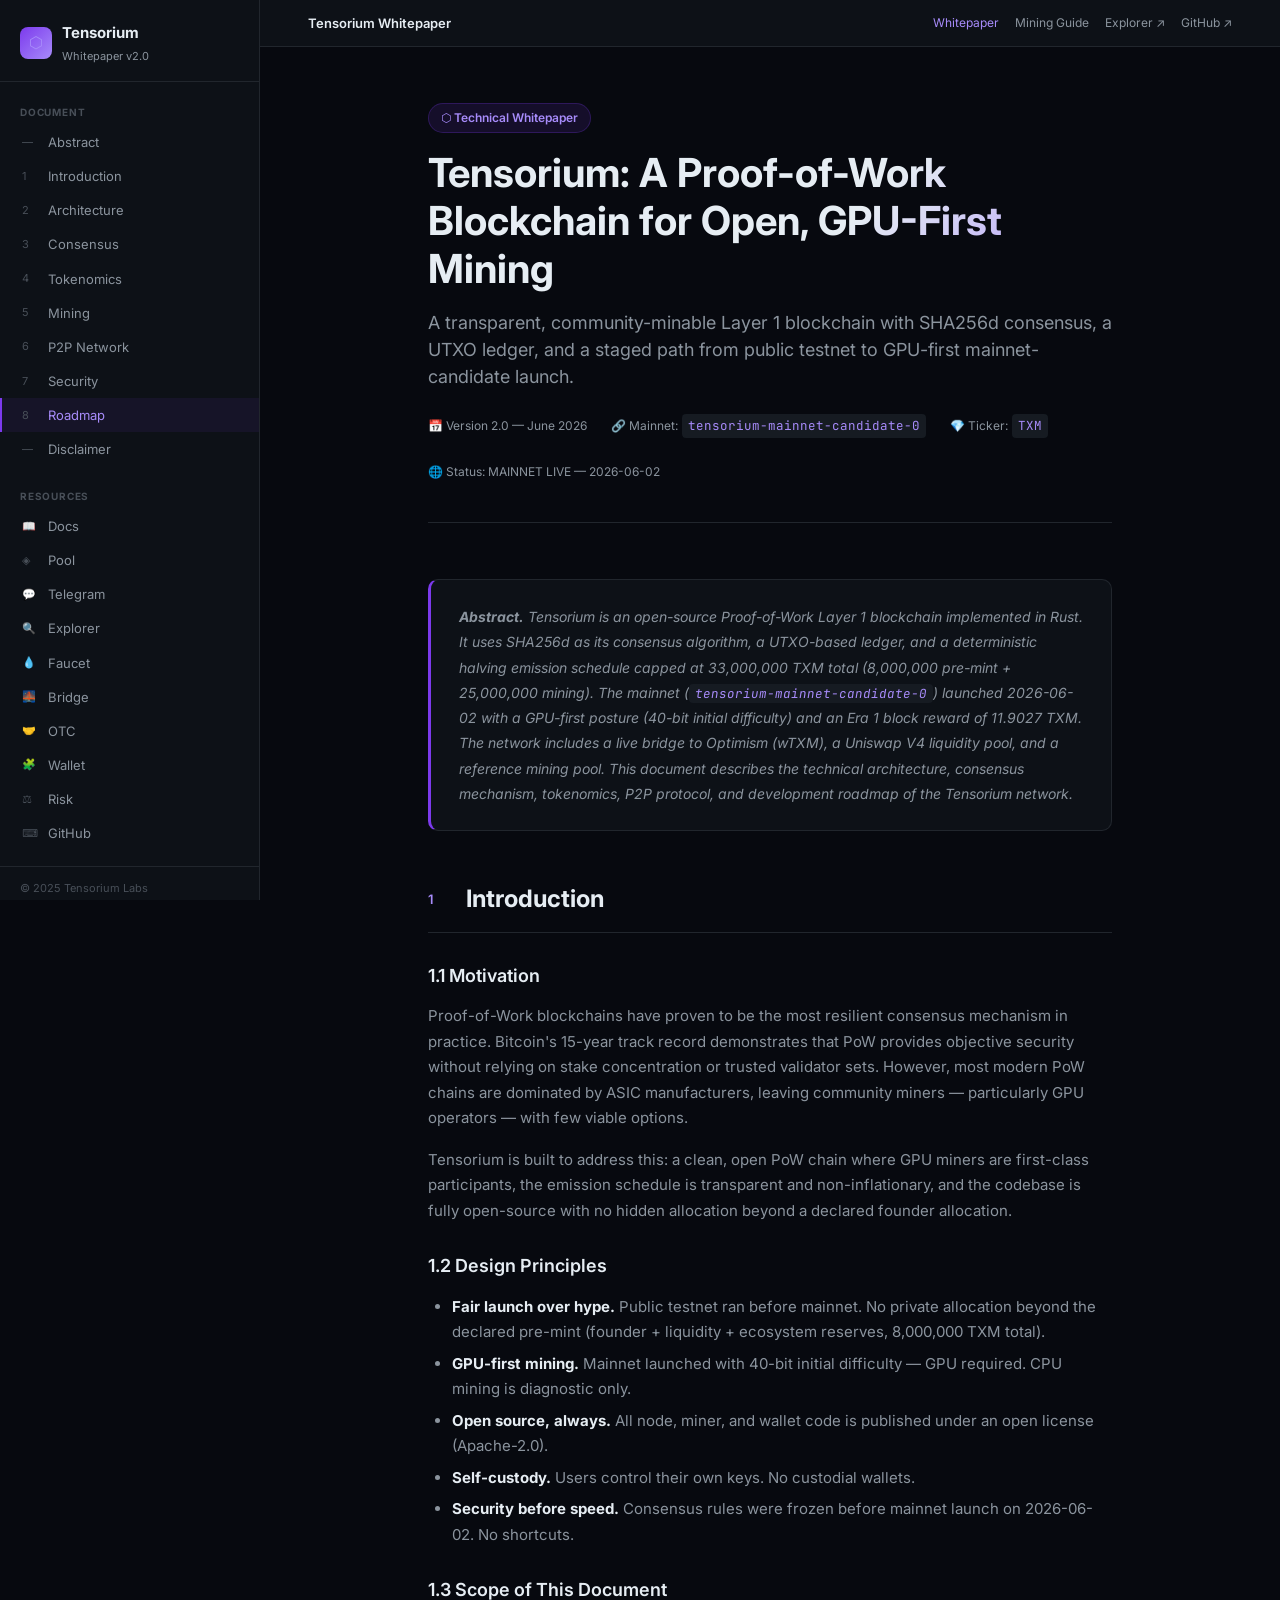
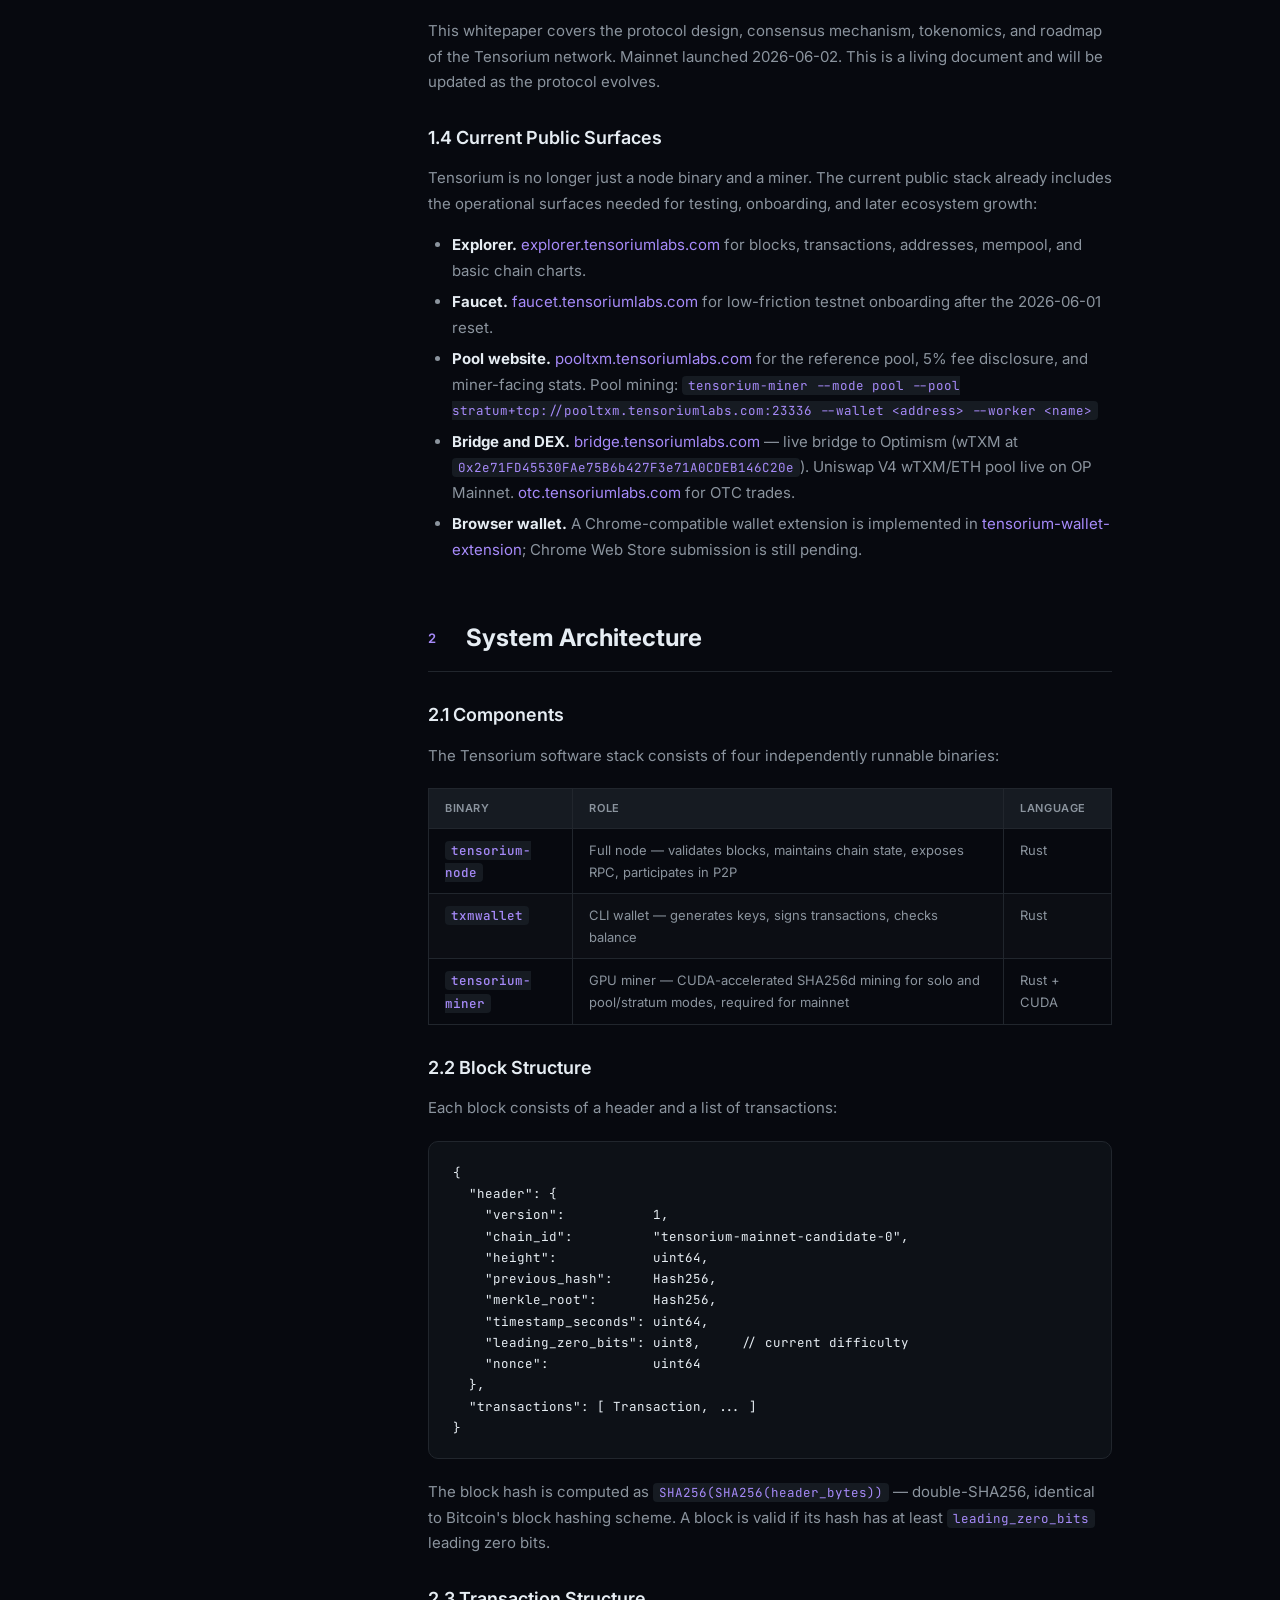
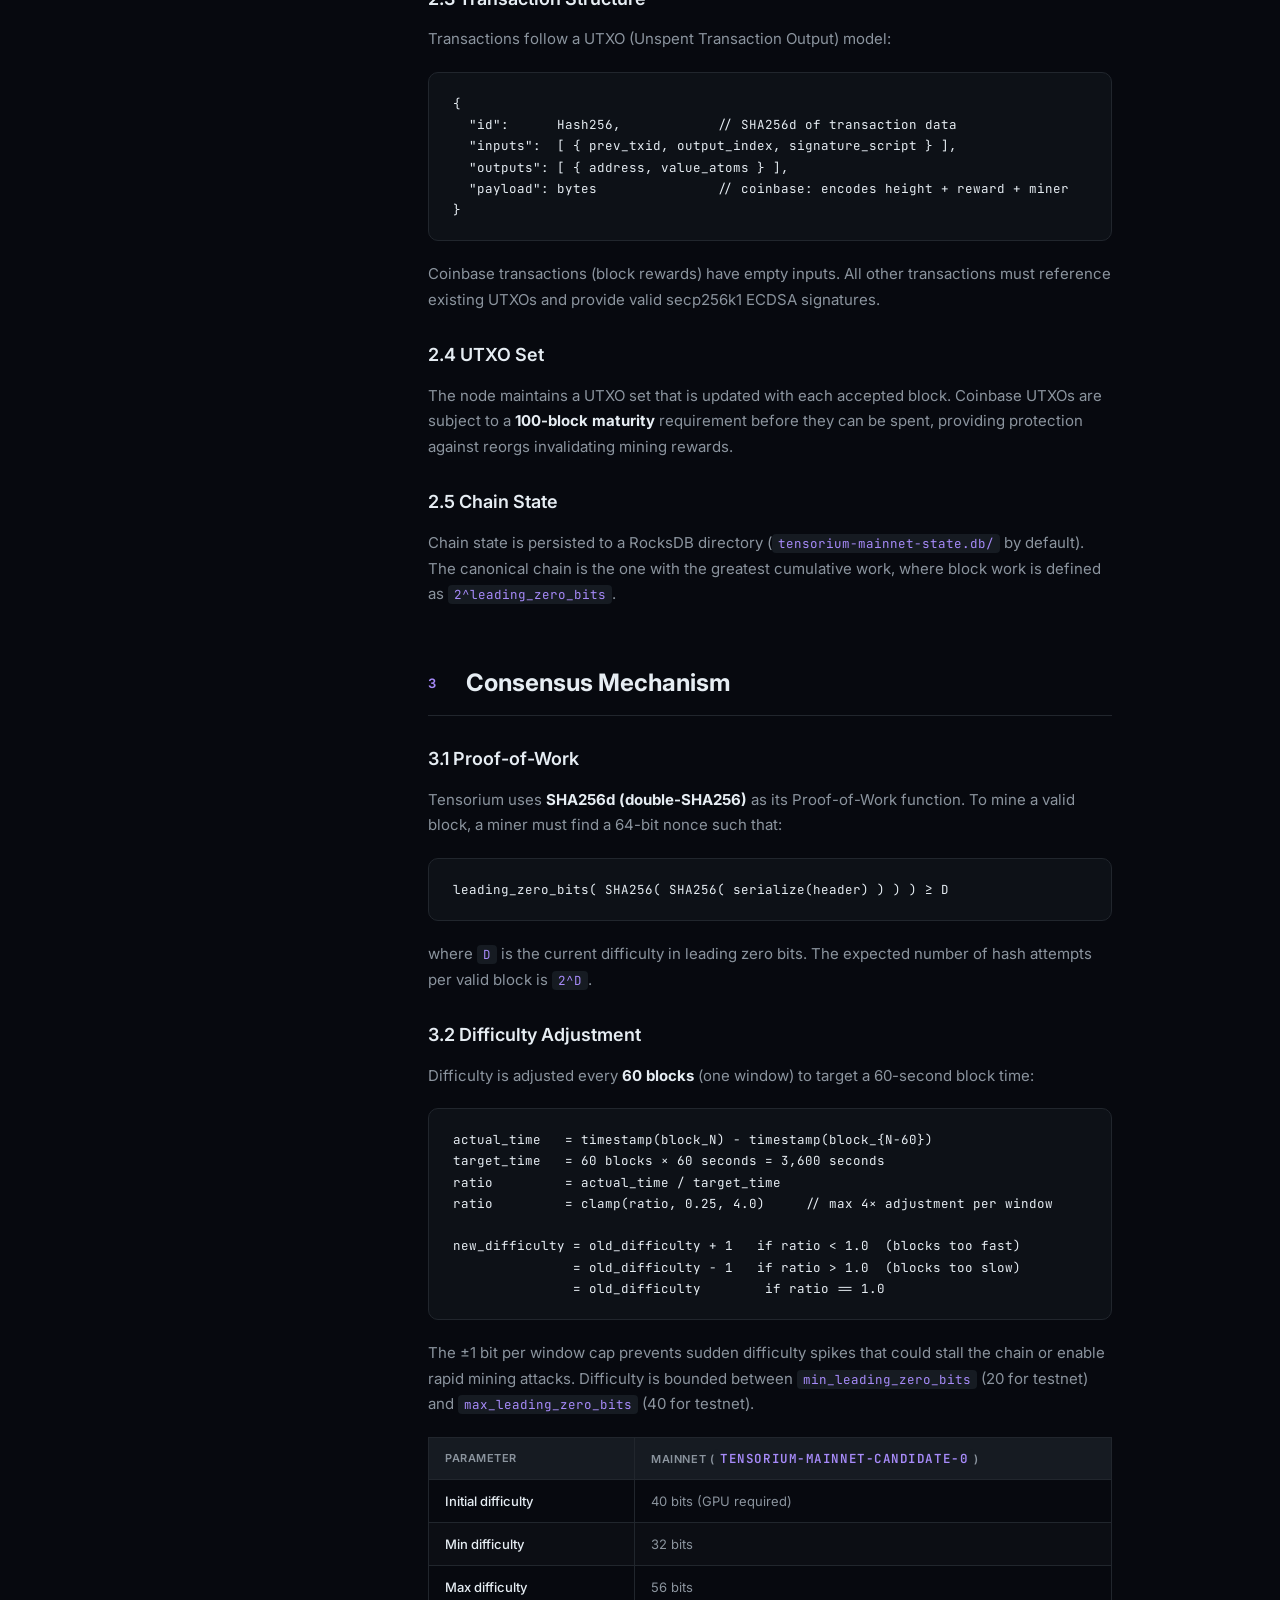
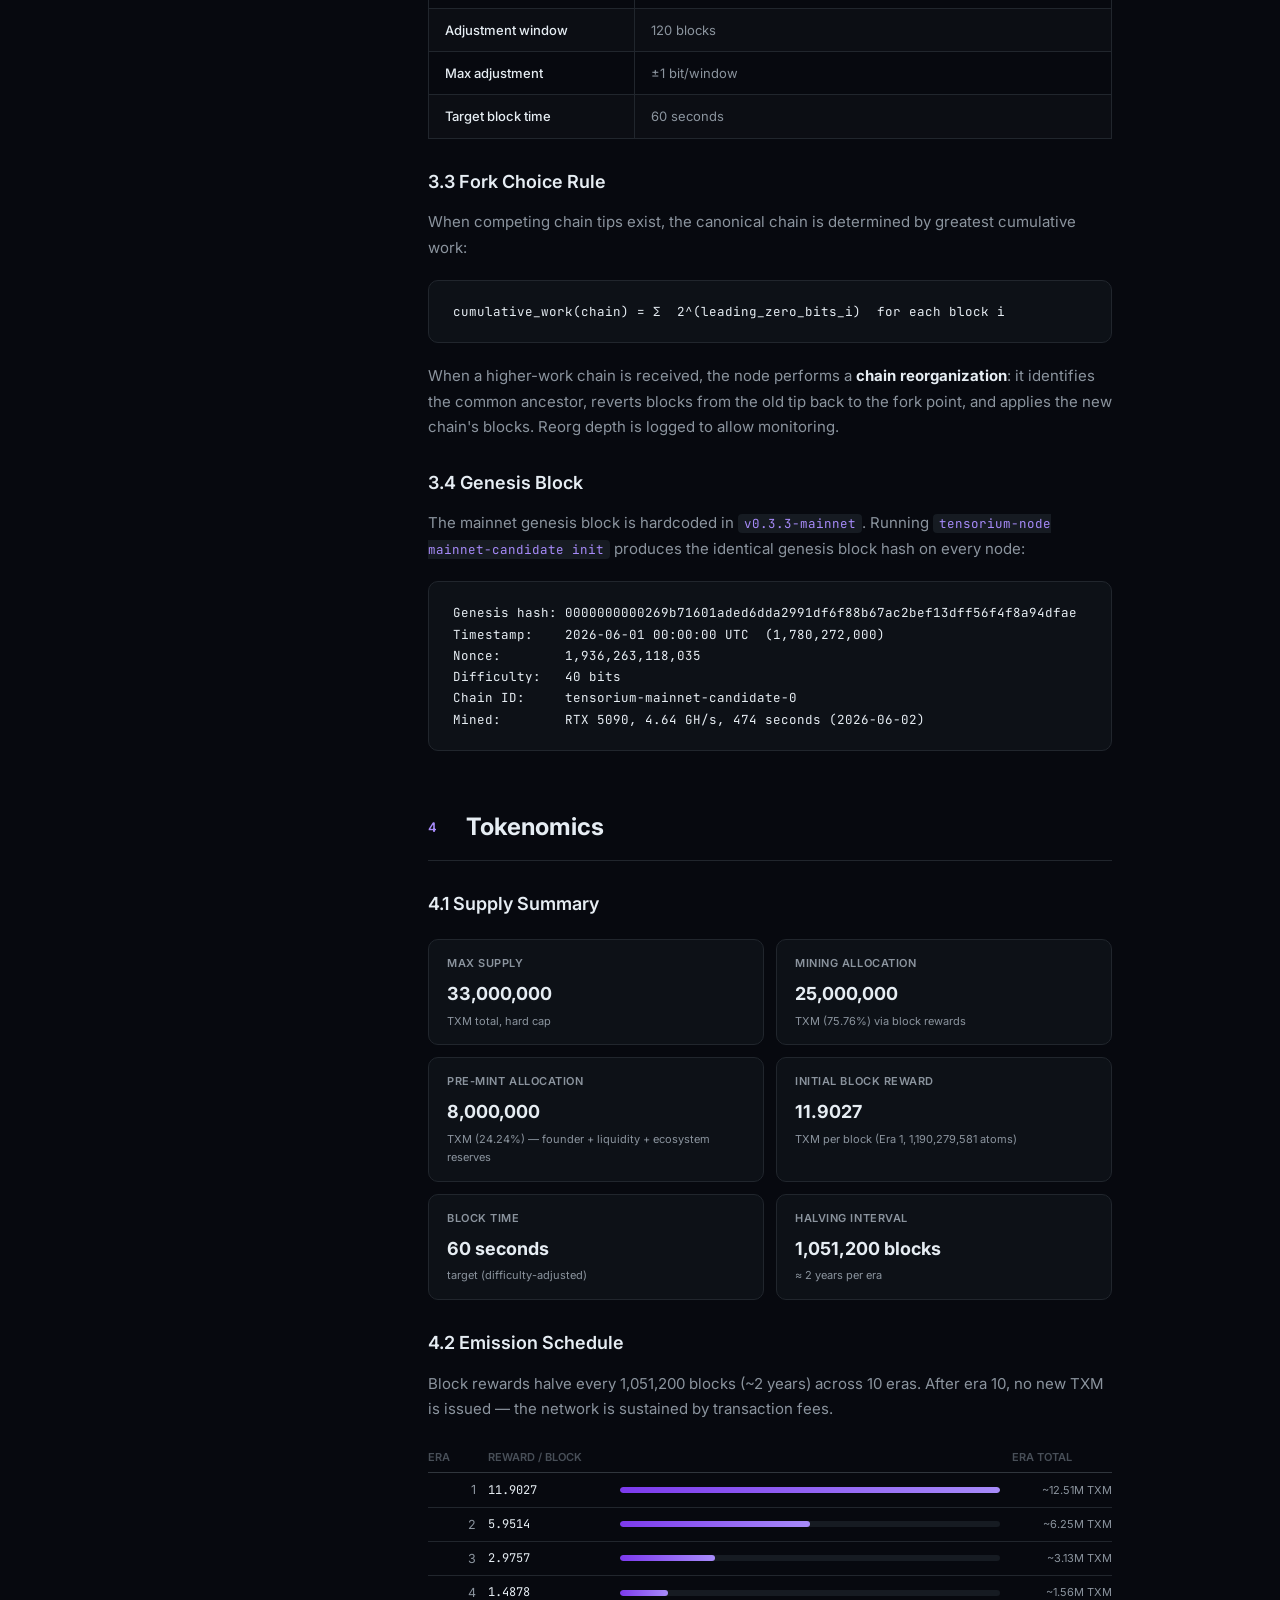
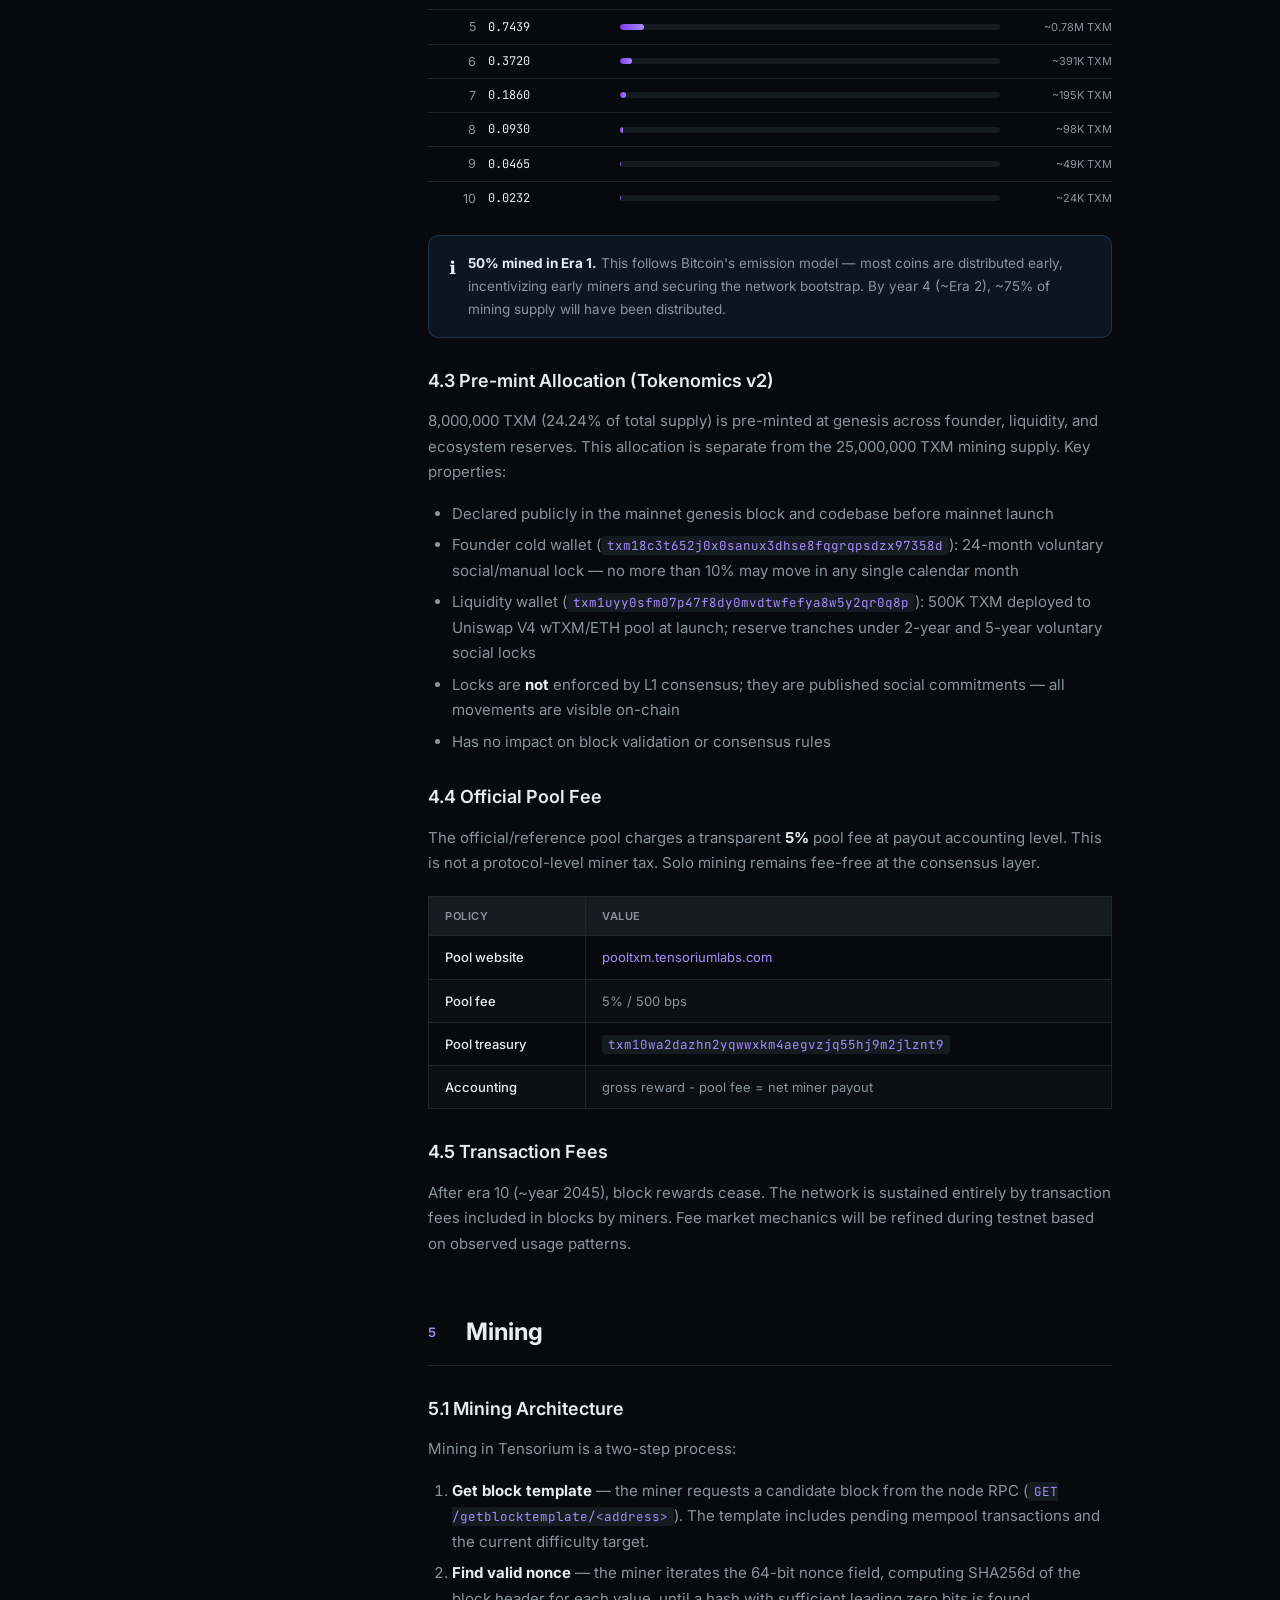
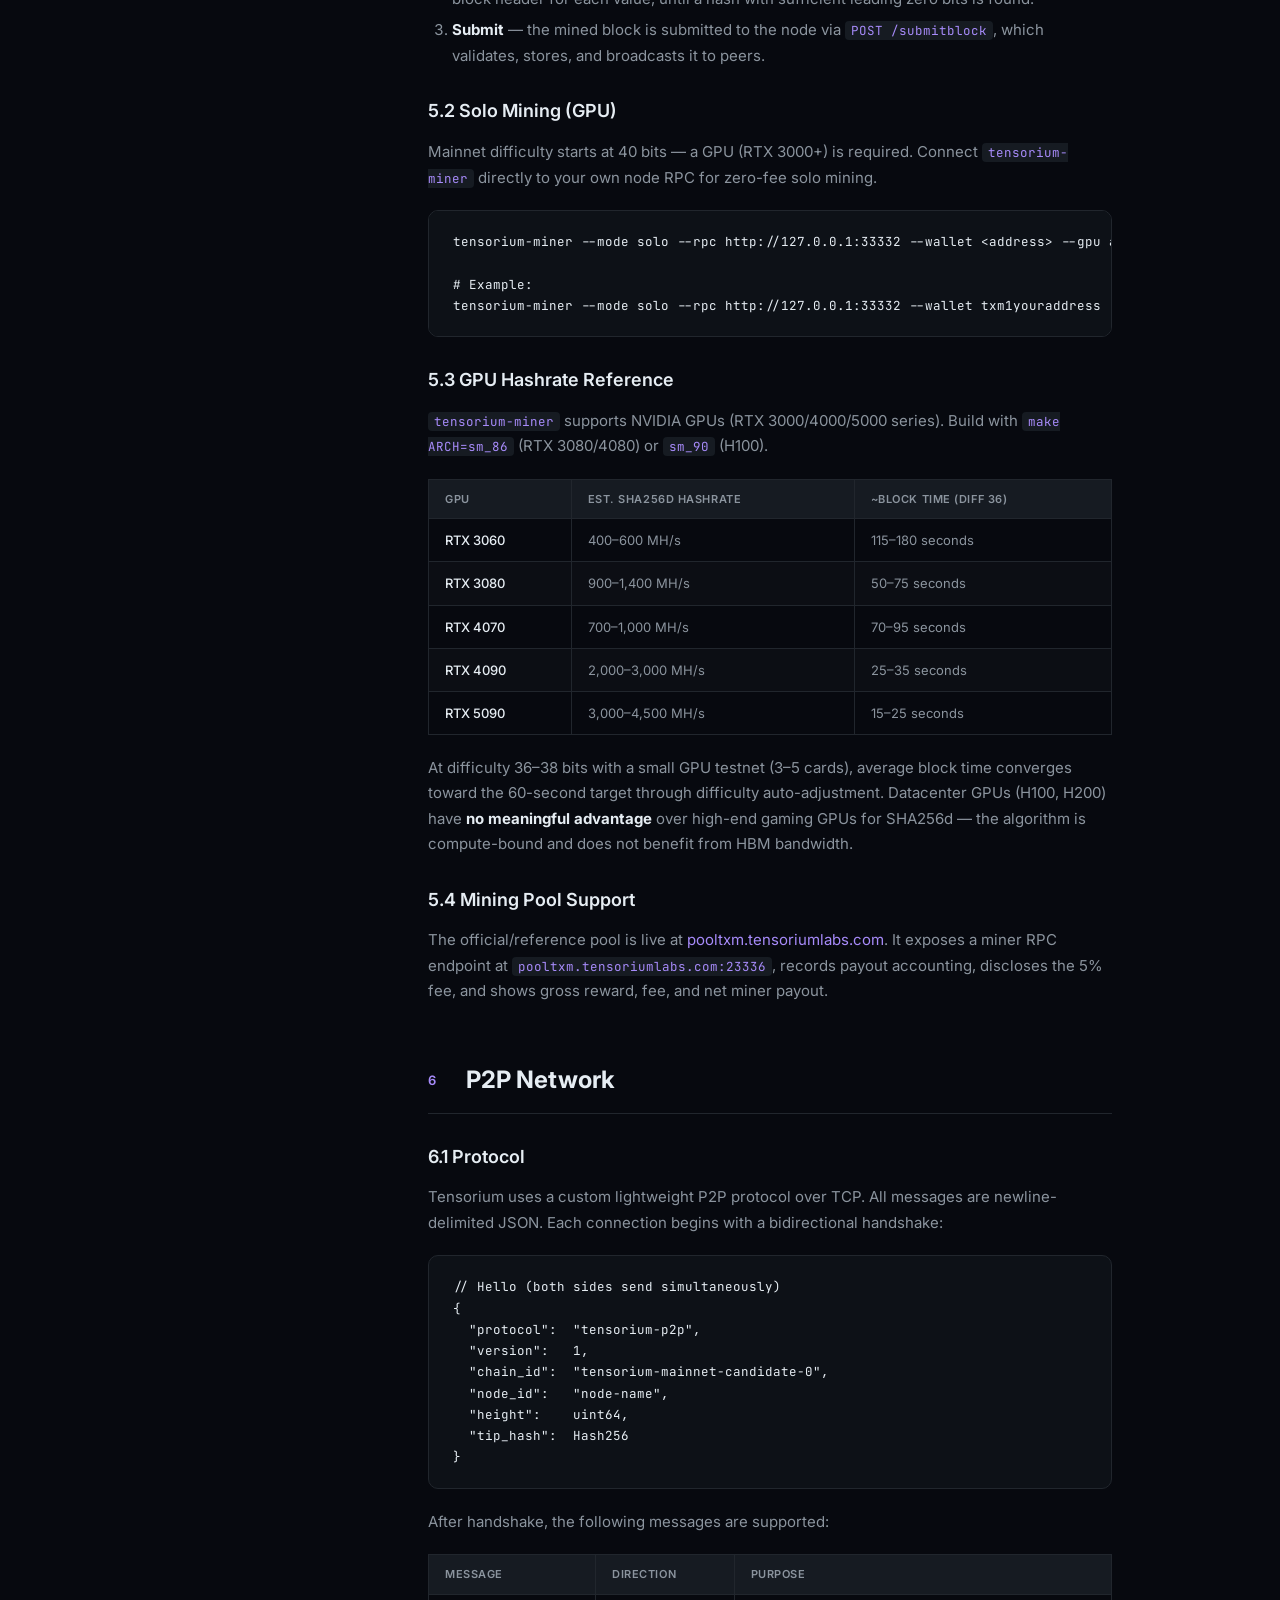
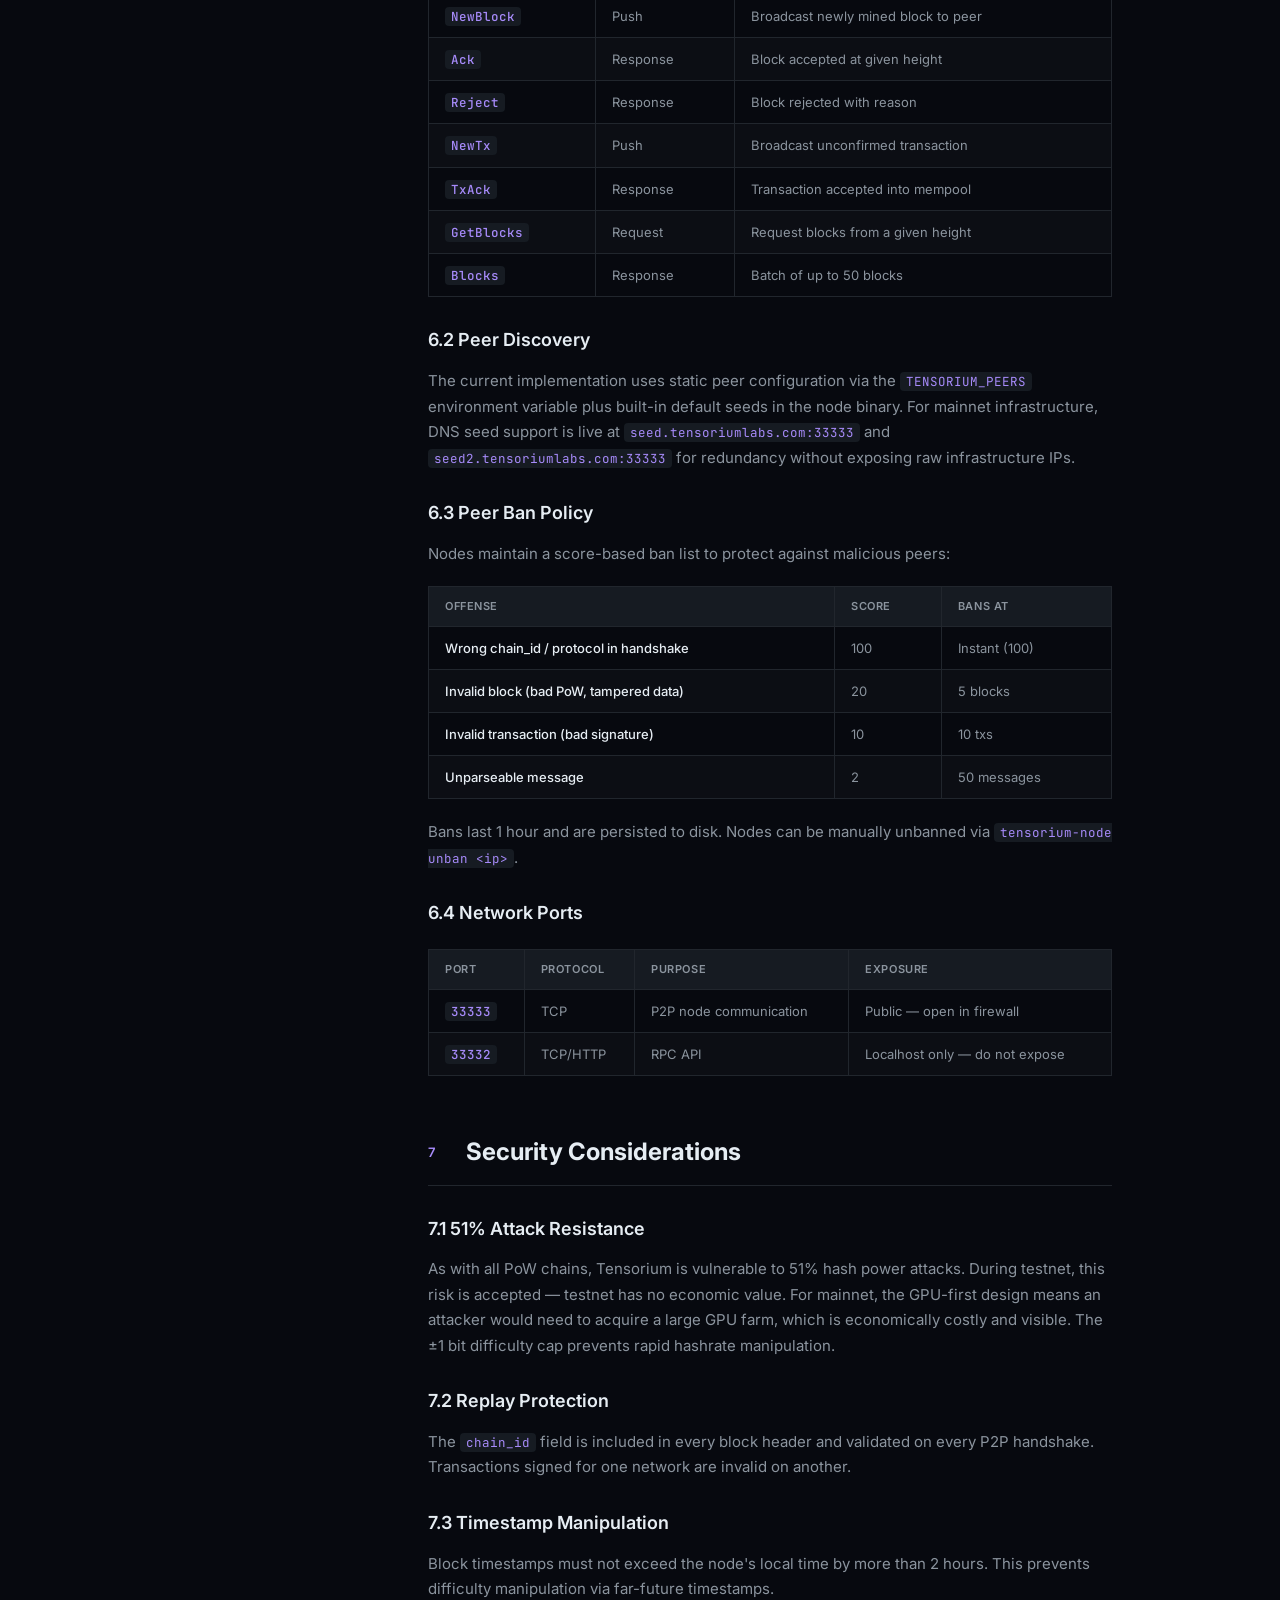
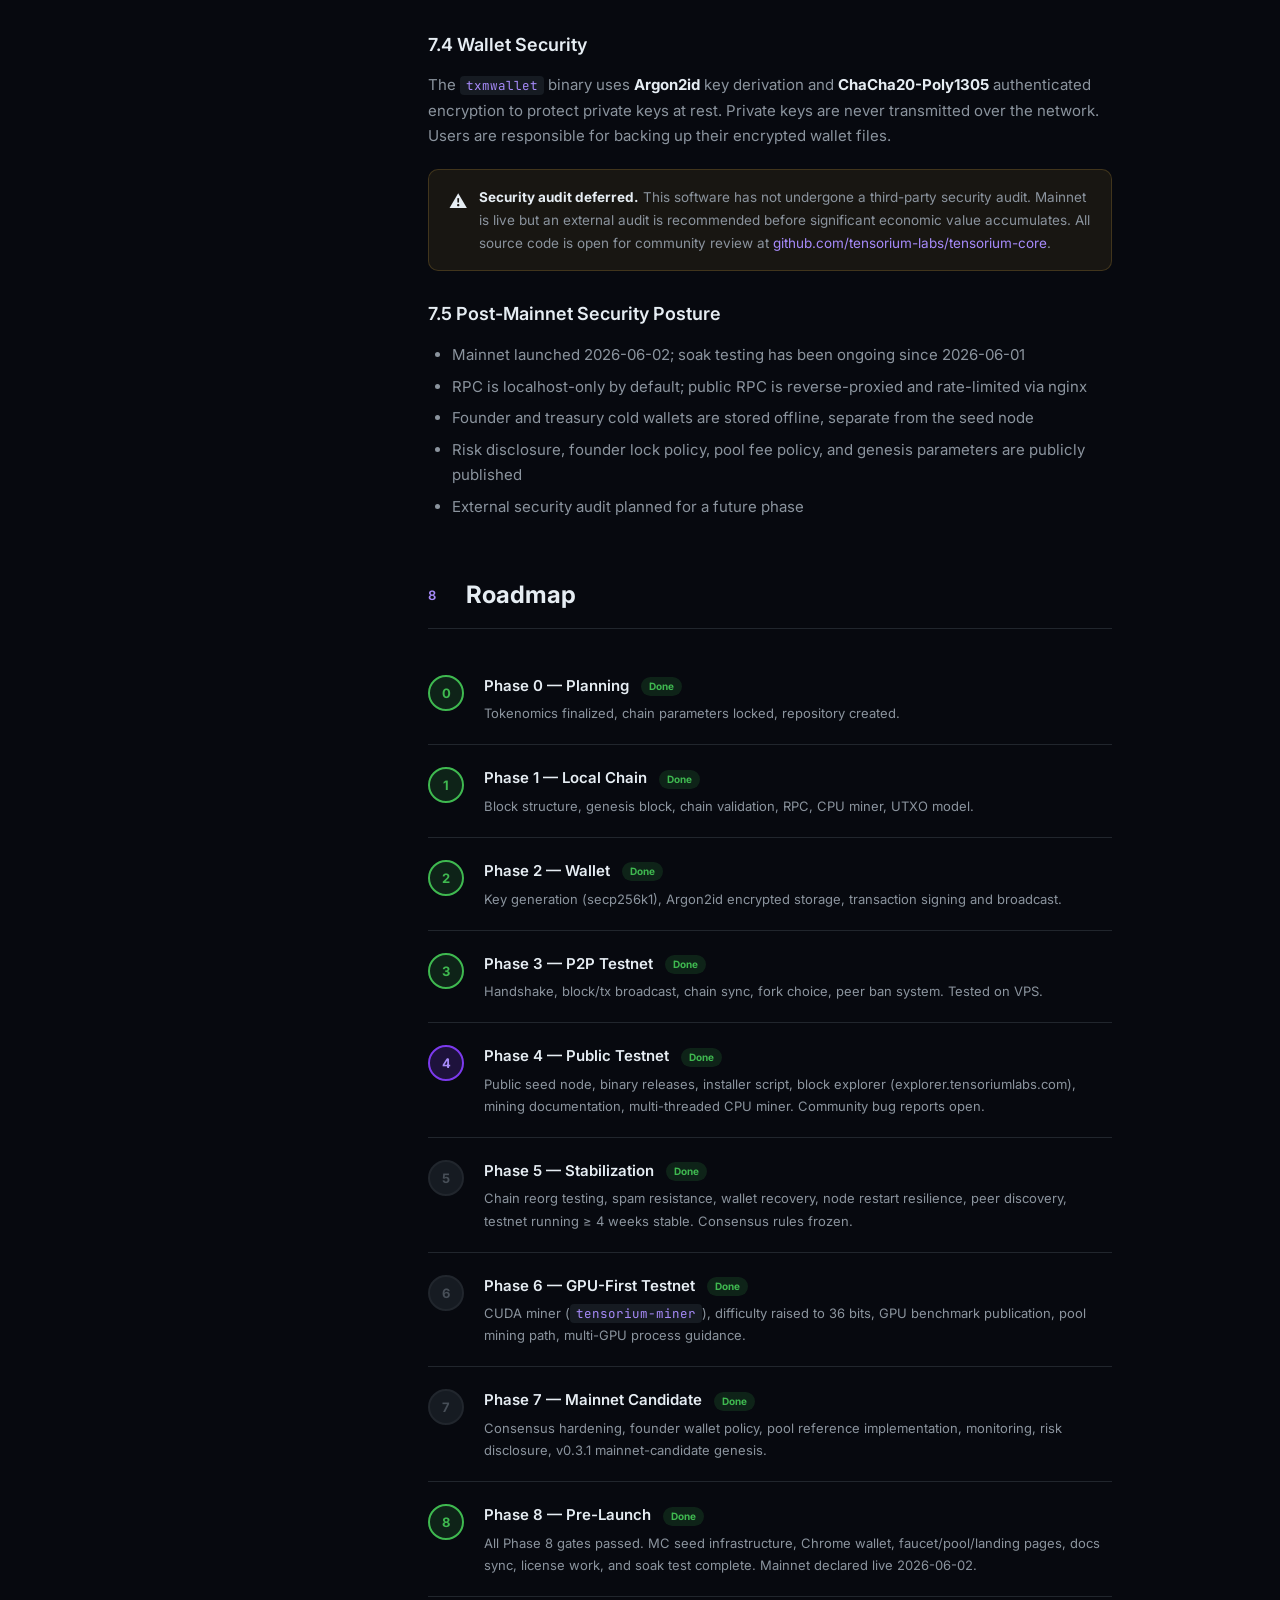
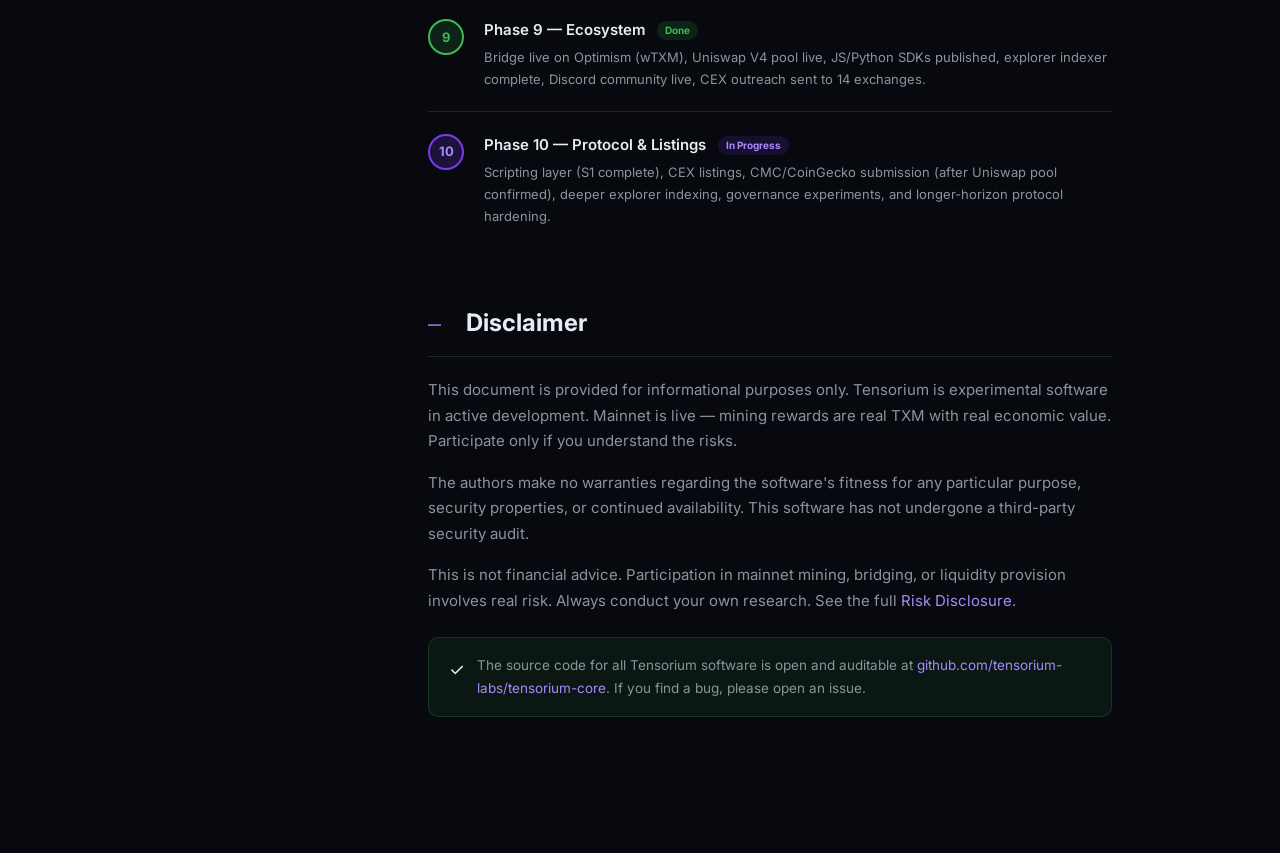
==== commit 0f03b558: "Refresh miner naming for public docs" ====
--- a/index.html
+++ b/index.html
@@ -334,7 +334,7 @@
 tensorium-miner --mode solo --rpc http://127.0.0.1:33332 --wallet txm1youraddress --gpu all --intensity auto</pre>
 
       <h3>5.3 GPU Hashrate Reference</h3>
-      <p><code>tensorium-miner</code> supports NVIDIA GPUs (RTX 3000/4000/5000 series). Older setups may still expose the <code>txmminer-cuda</code> alias for backward compatibility. Build with <code>make ARCH=sm_86</code> (RTX 3080/4080) or <code>sm_90</code> (H100).</p>
+      <p><code>tensorium-miner</code> supports NVIDIA GPUs (RTX 3000/4000/5000 series). Build with <code>make ARCH=sm_86</code> (RTX 3080/4080) or <code>sm_90</code> (H100).</p>
 
       <div class="table-wrap">
         <table>
@@ -499,7 +499,7 @@
           <div class="phase-dot pending">6</div>
           <div>
             <div class="phase-title">Phase 6 — GPU-First Testnet <span class="phase-tag done">Done</span></div>
-            <div class="phase-desc">CUDA miner (txmminer-cuda), difficulty raised to 36 bits, GPU benchmark publication, pool mining path, multi-GPU process guidance.</div>
+            <div class="phase-desc">CUDA miner (<code>tensorium-miner</code>), difficulty raised to 36 bits, GPU benchmark publication, pool mining path, multi-GPU process guidance.</div>
           </div>
         </div>
         <div class="phase">
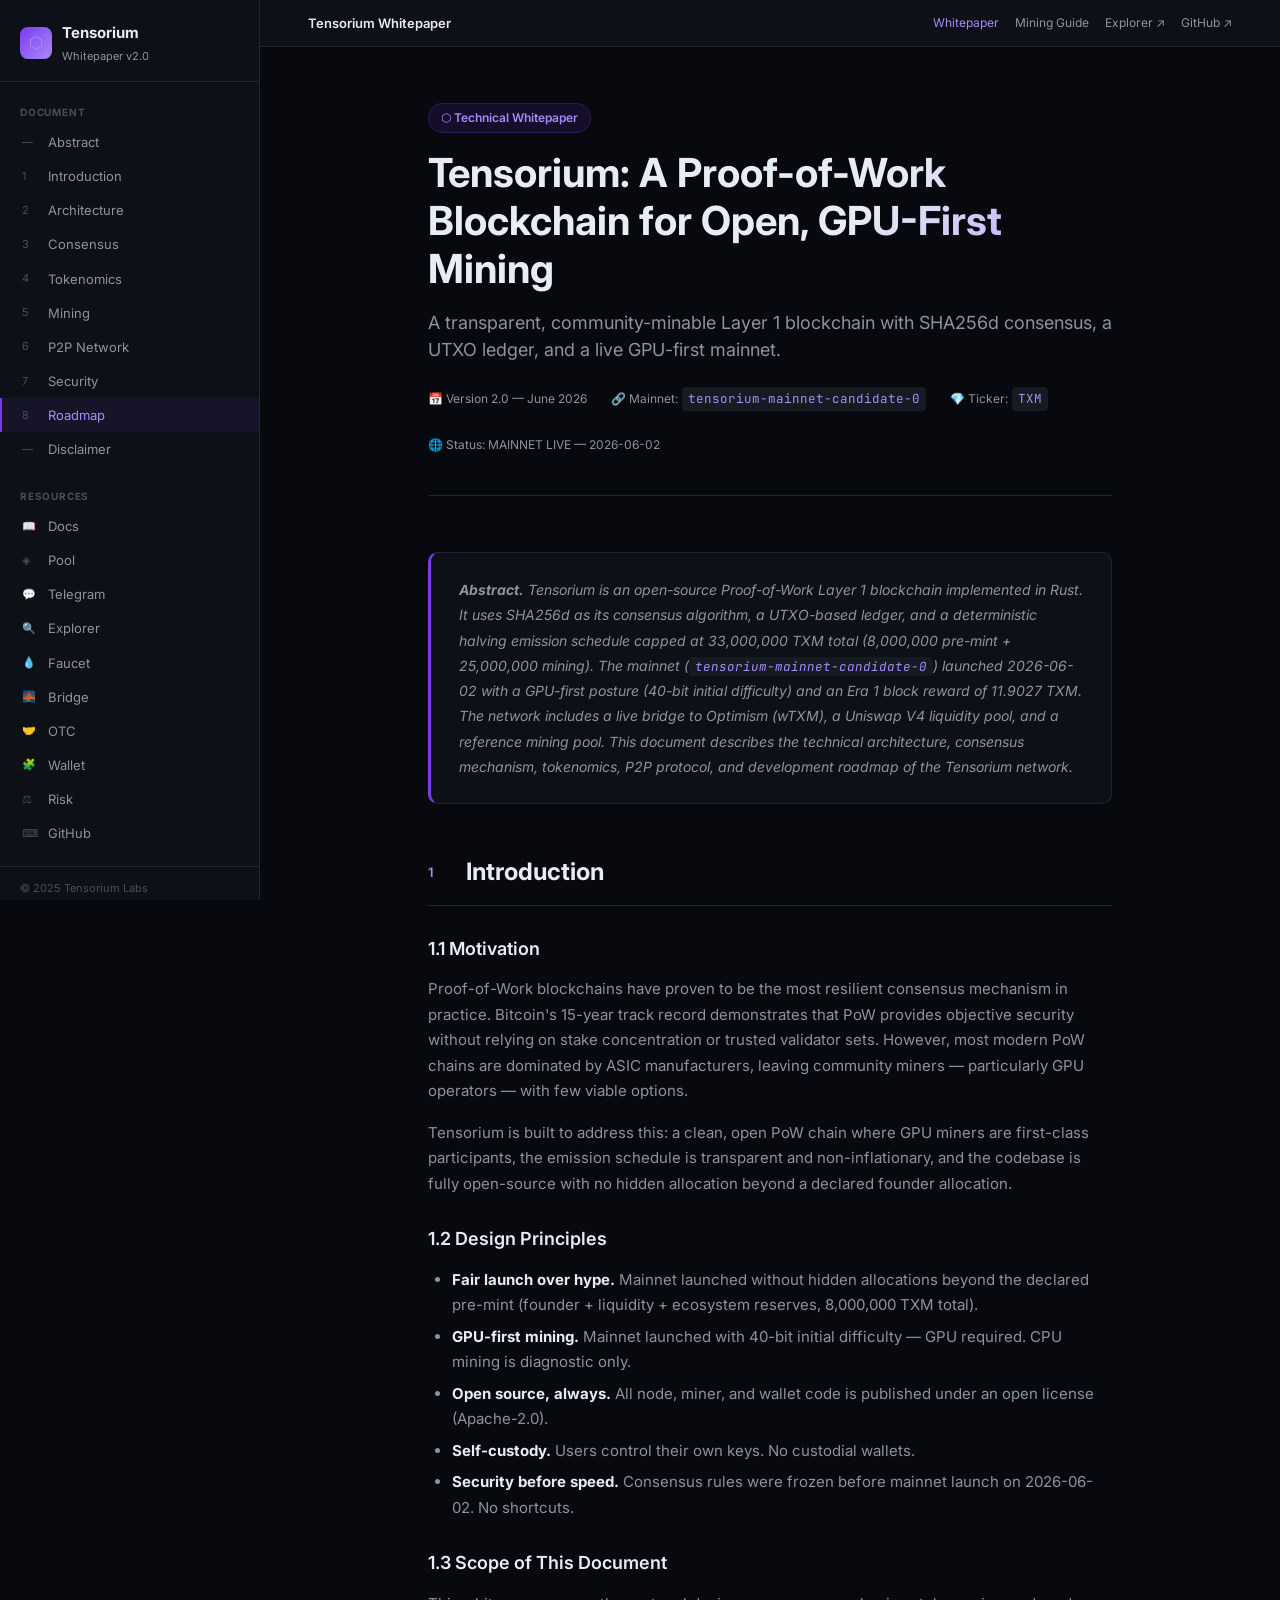
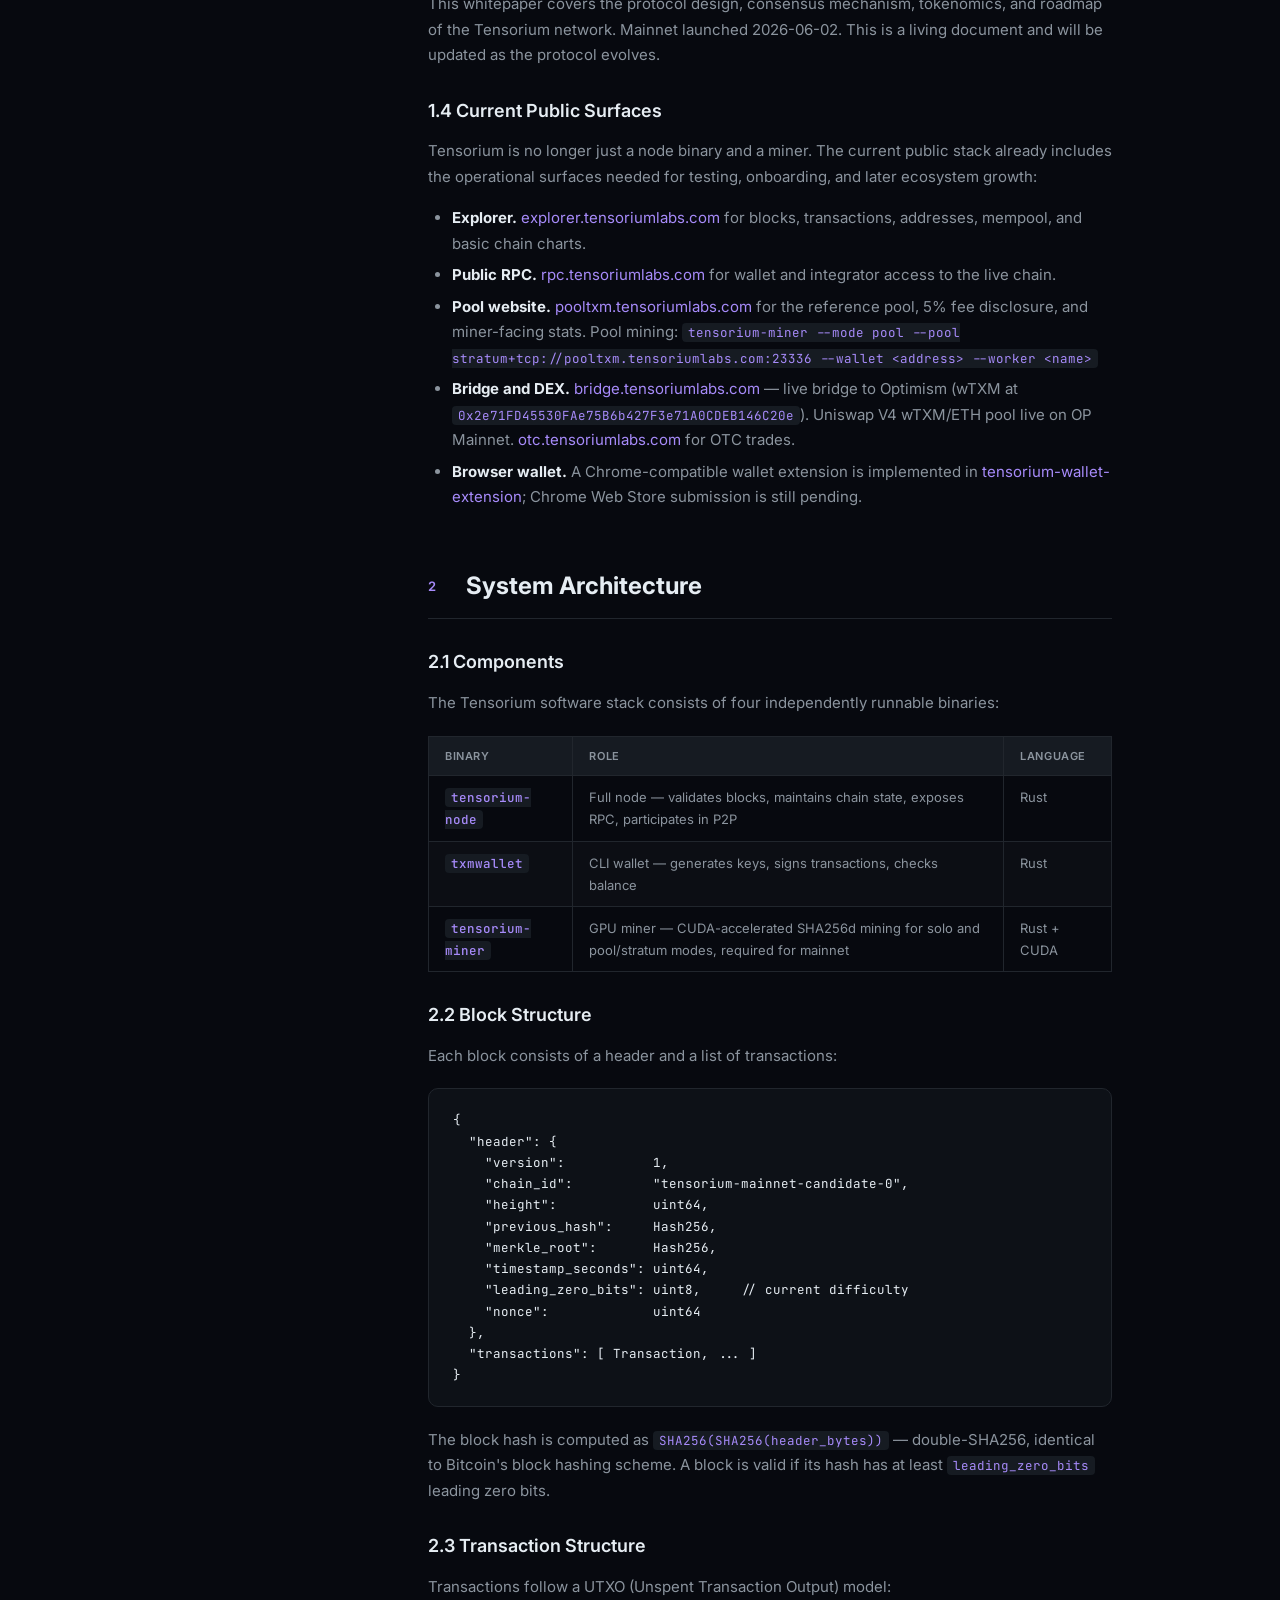
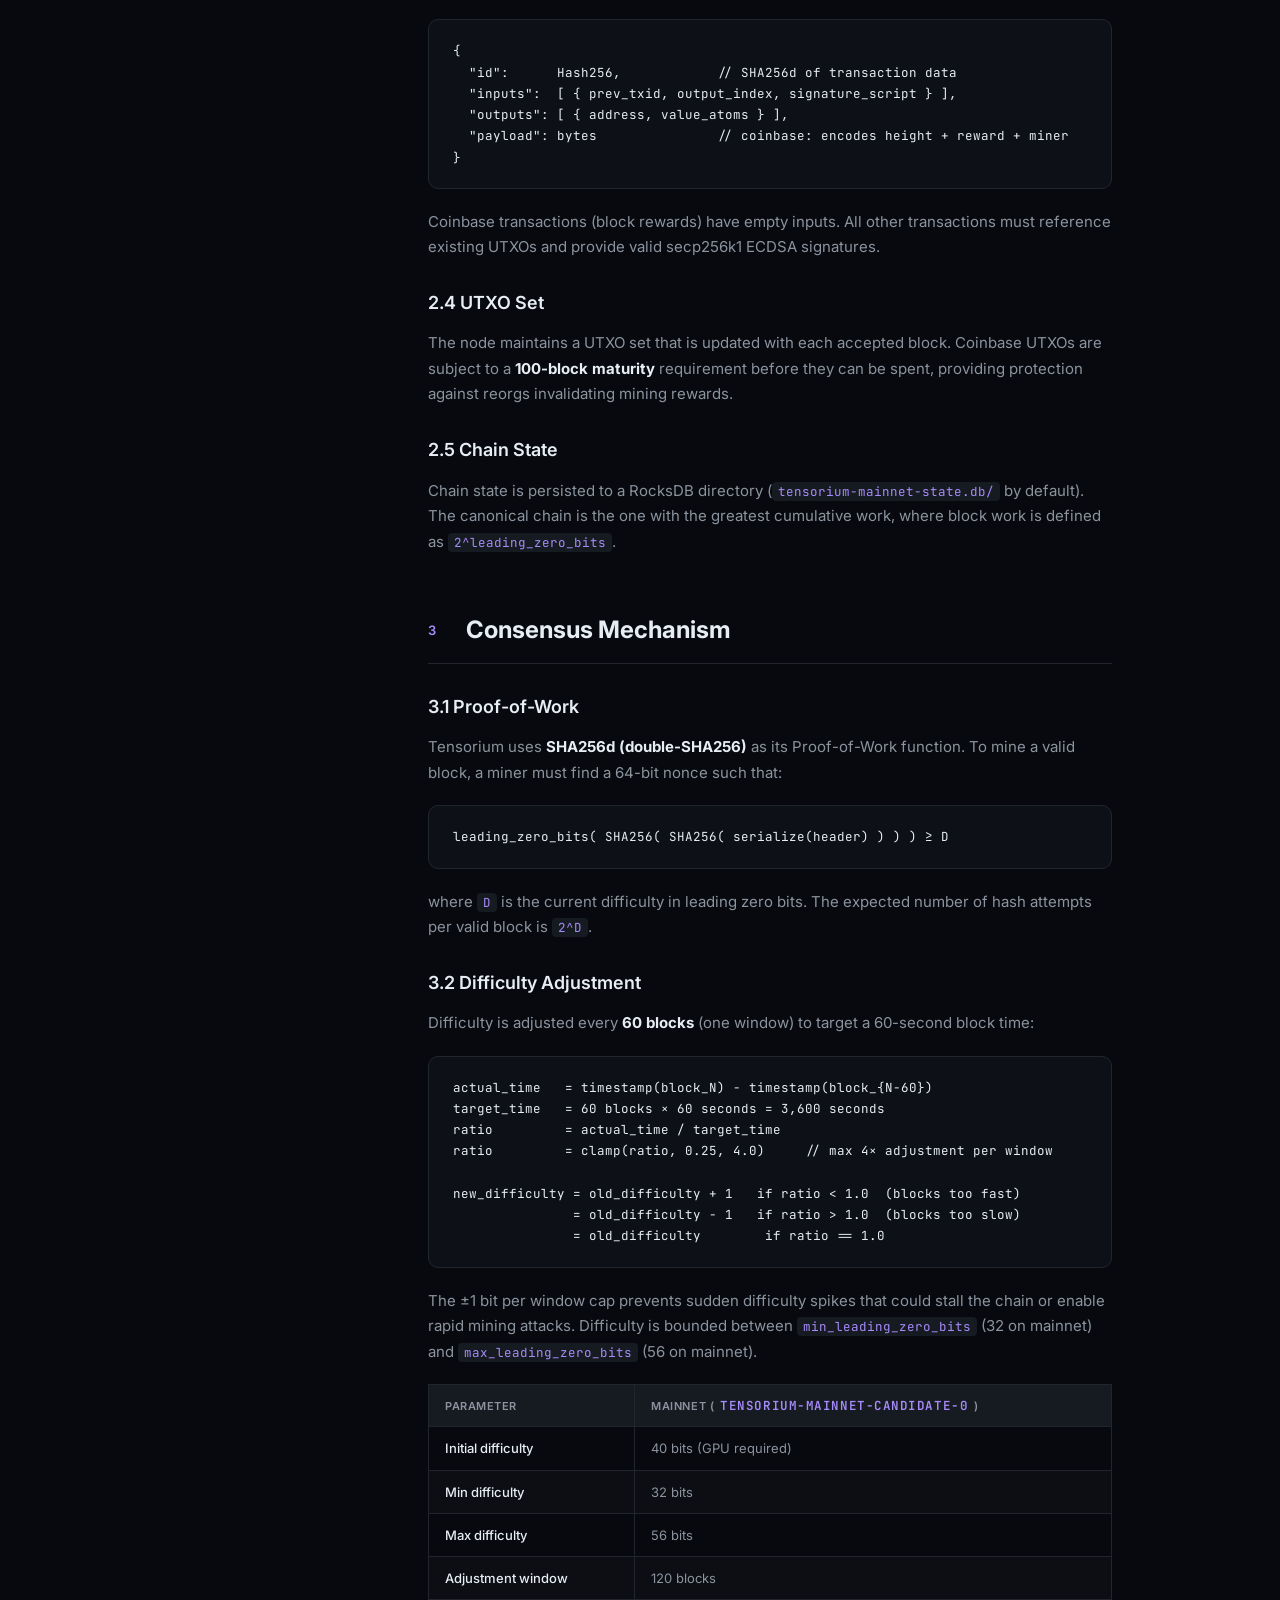
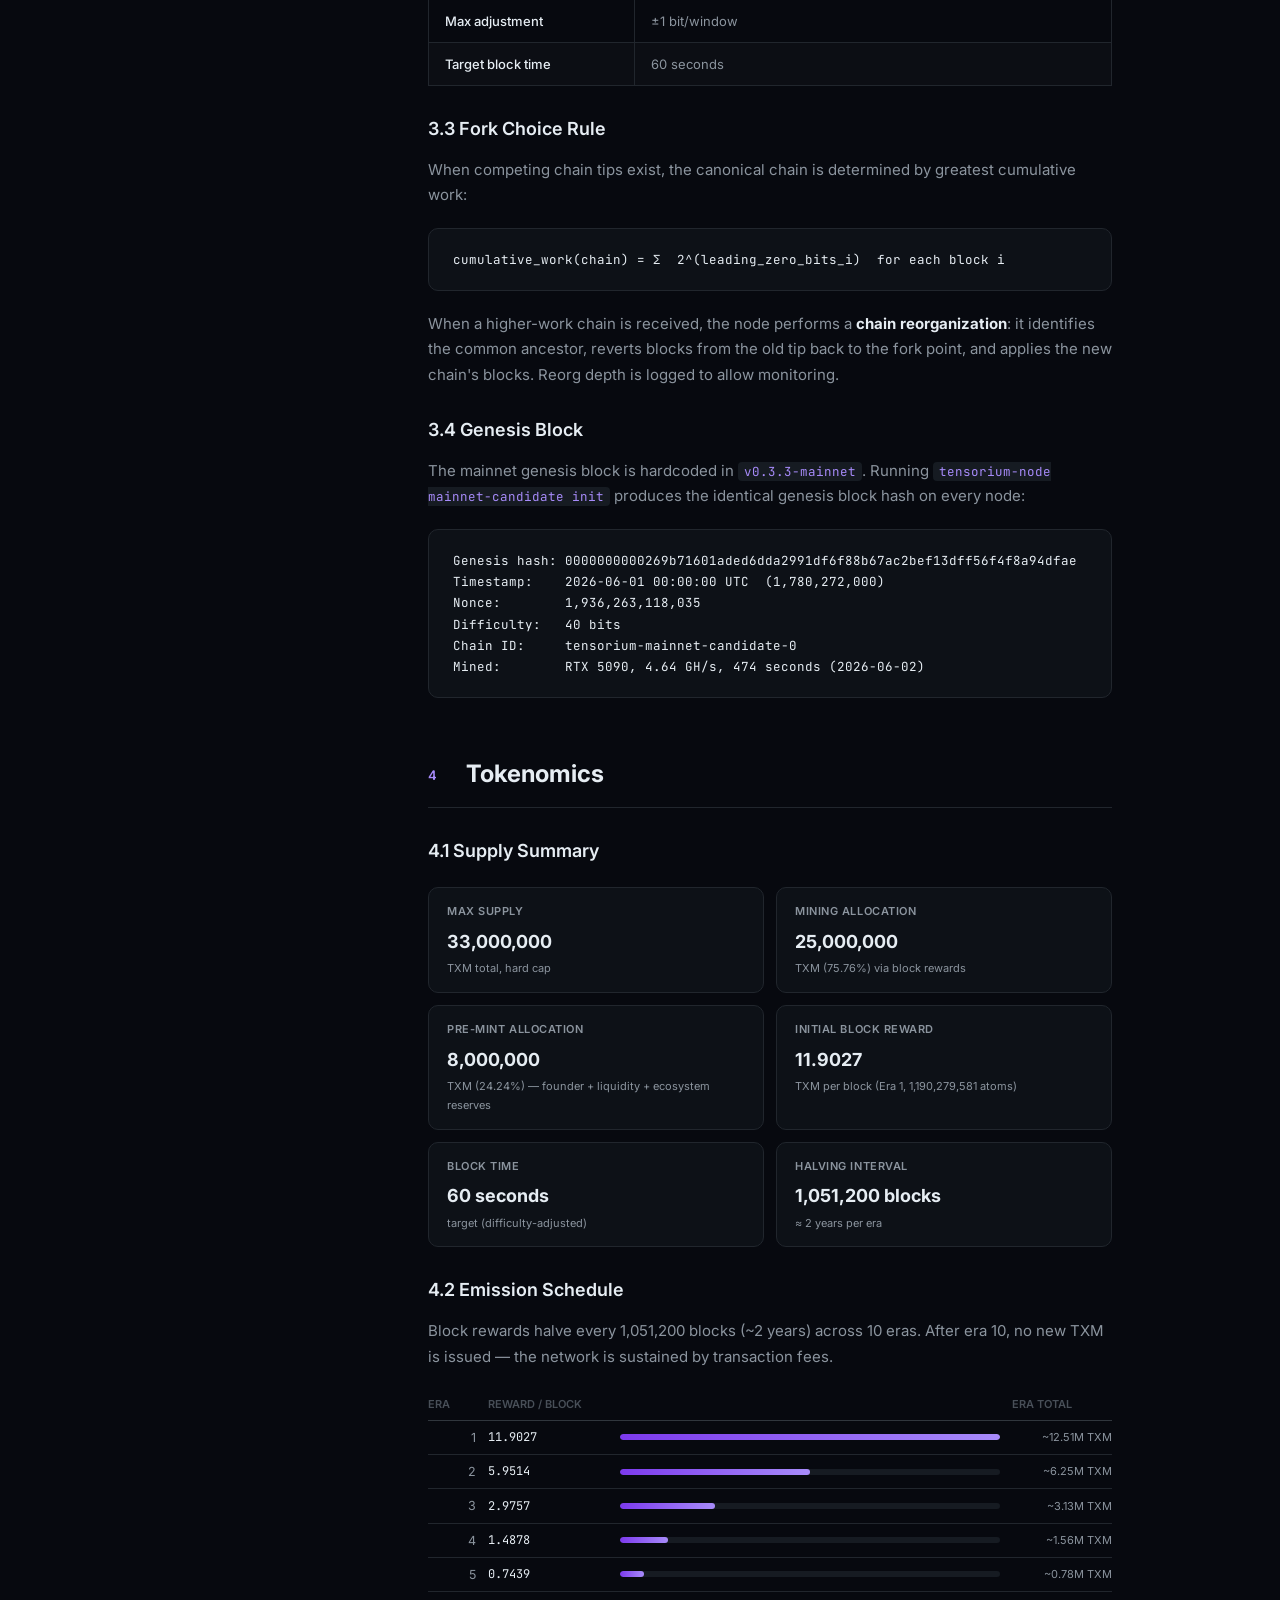
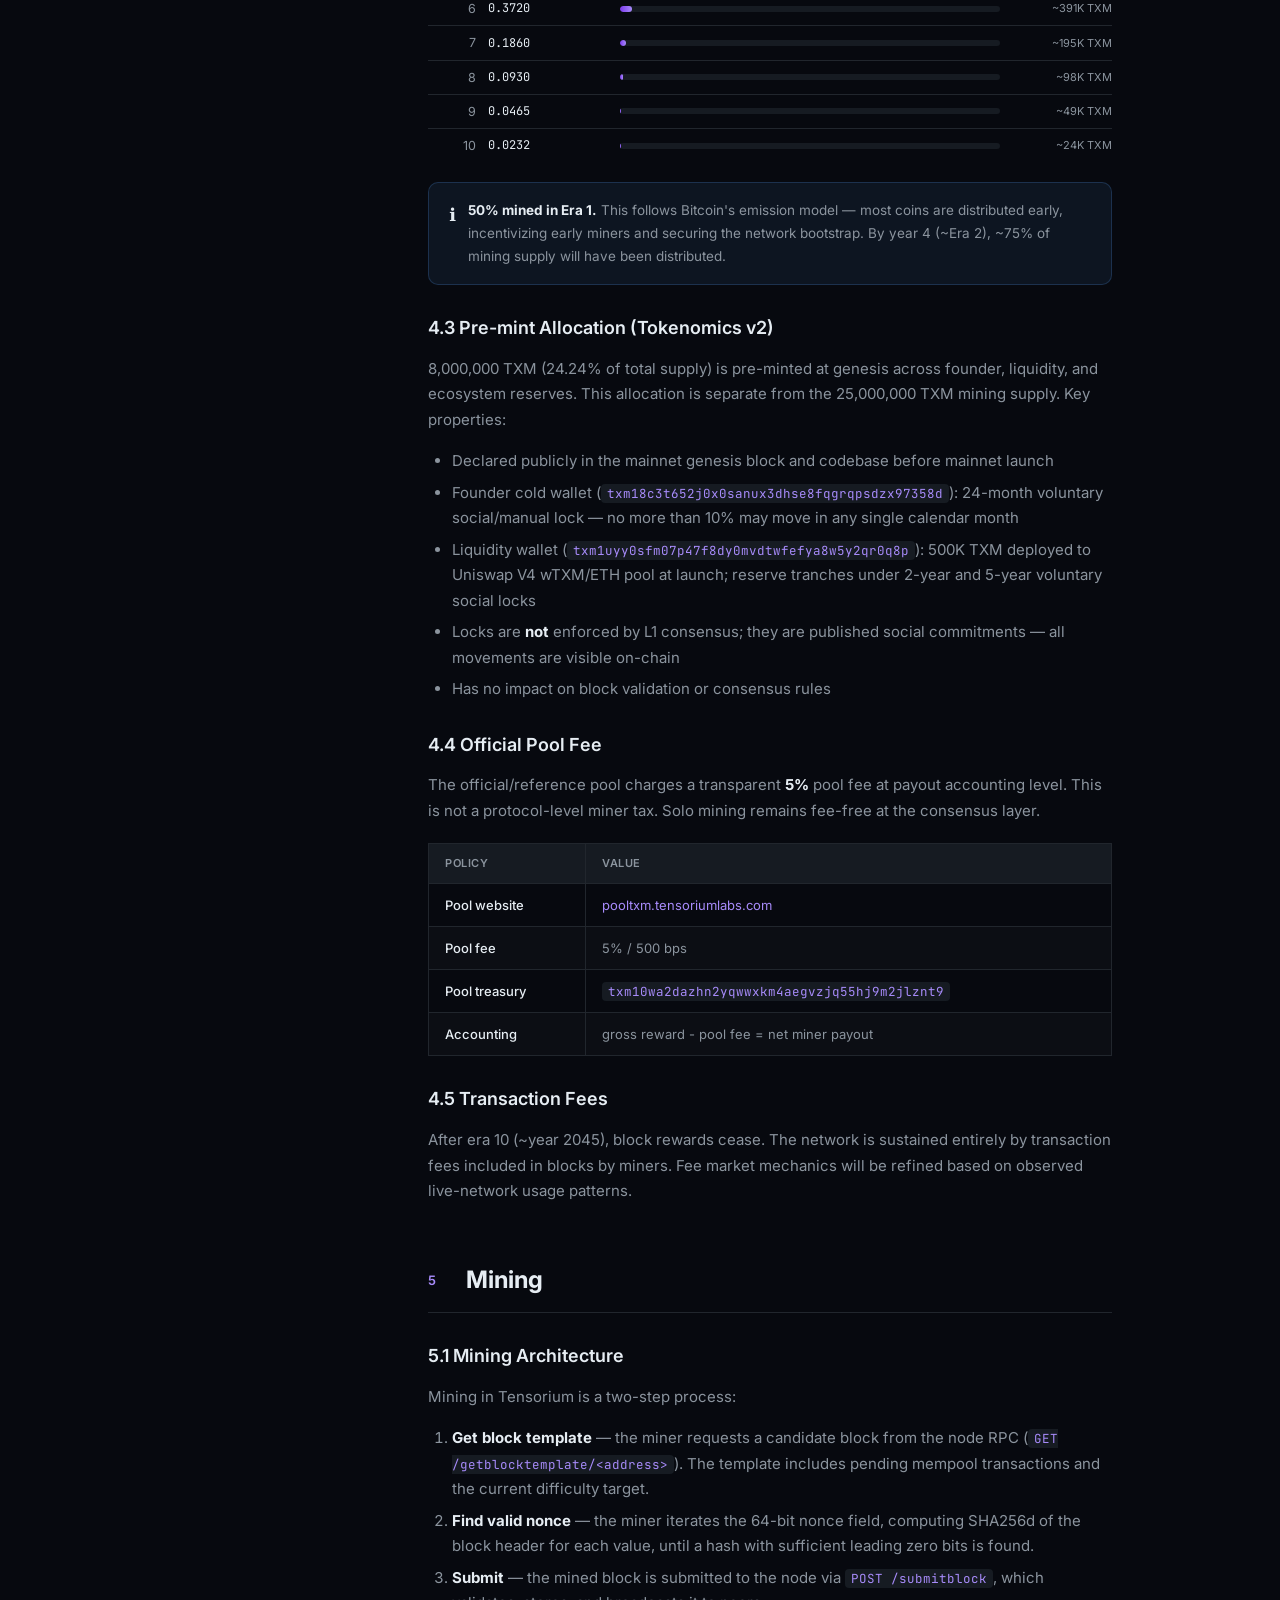
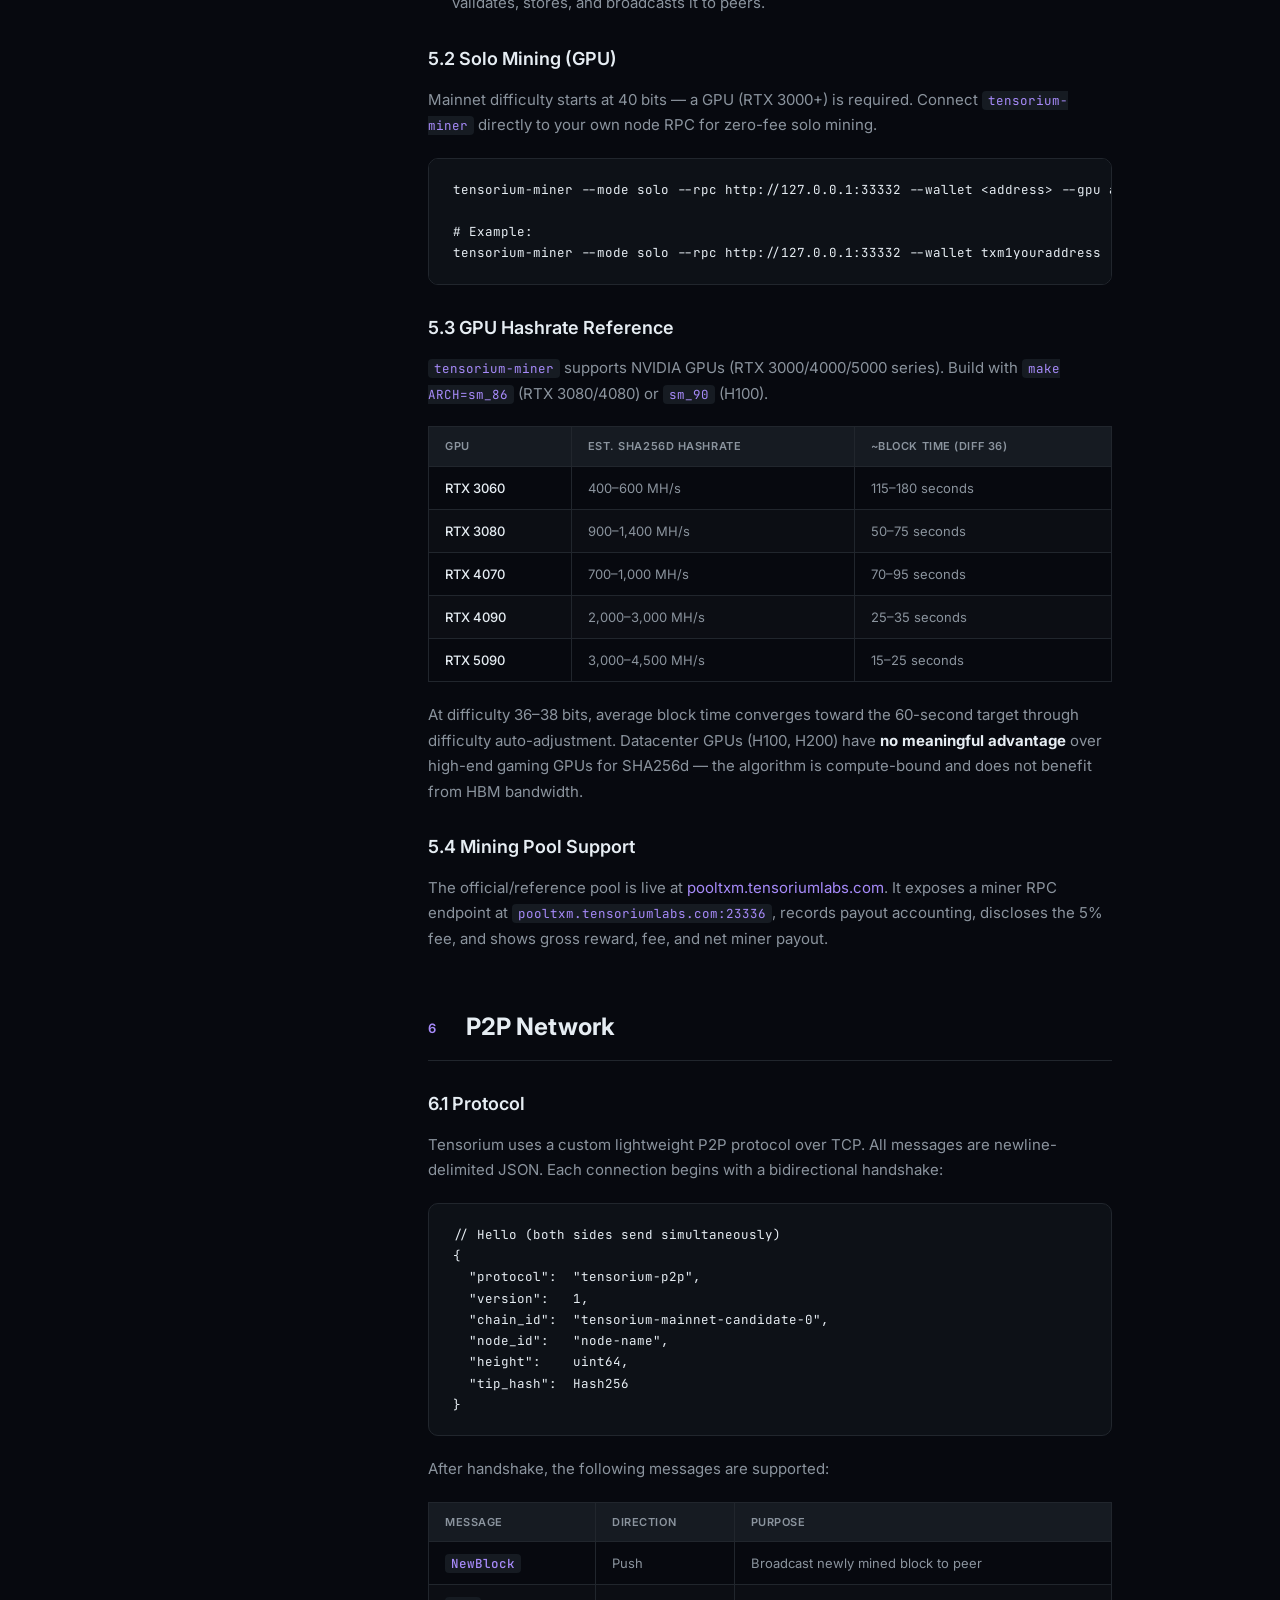
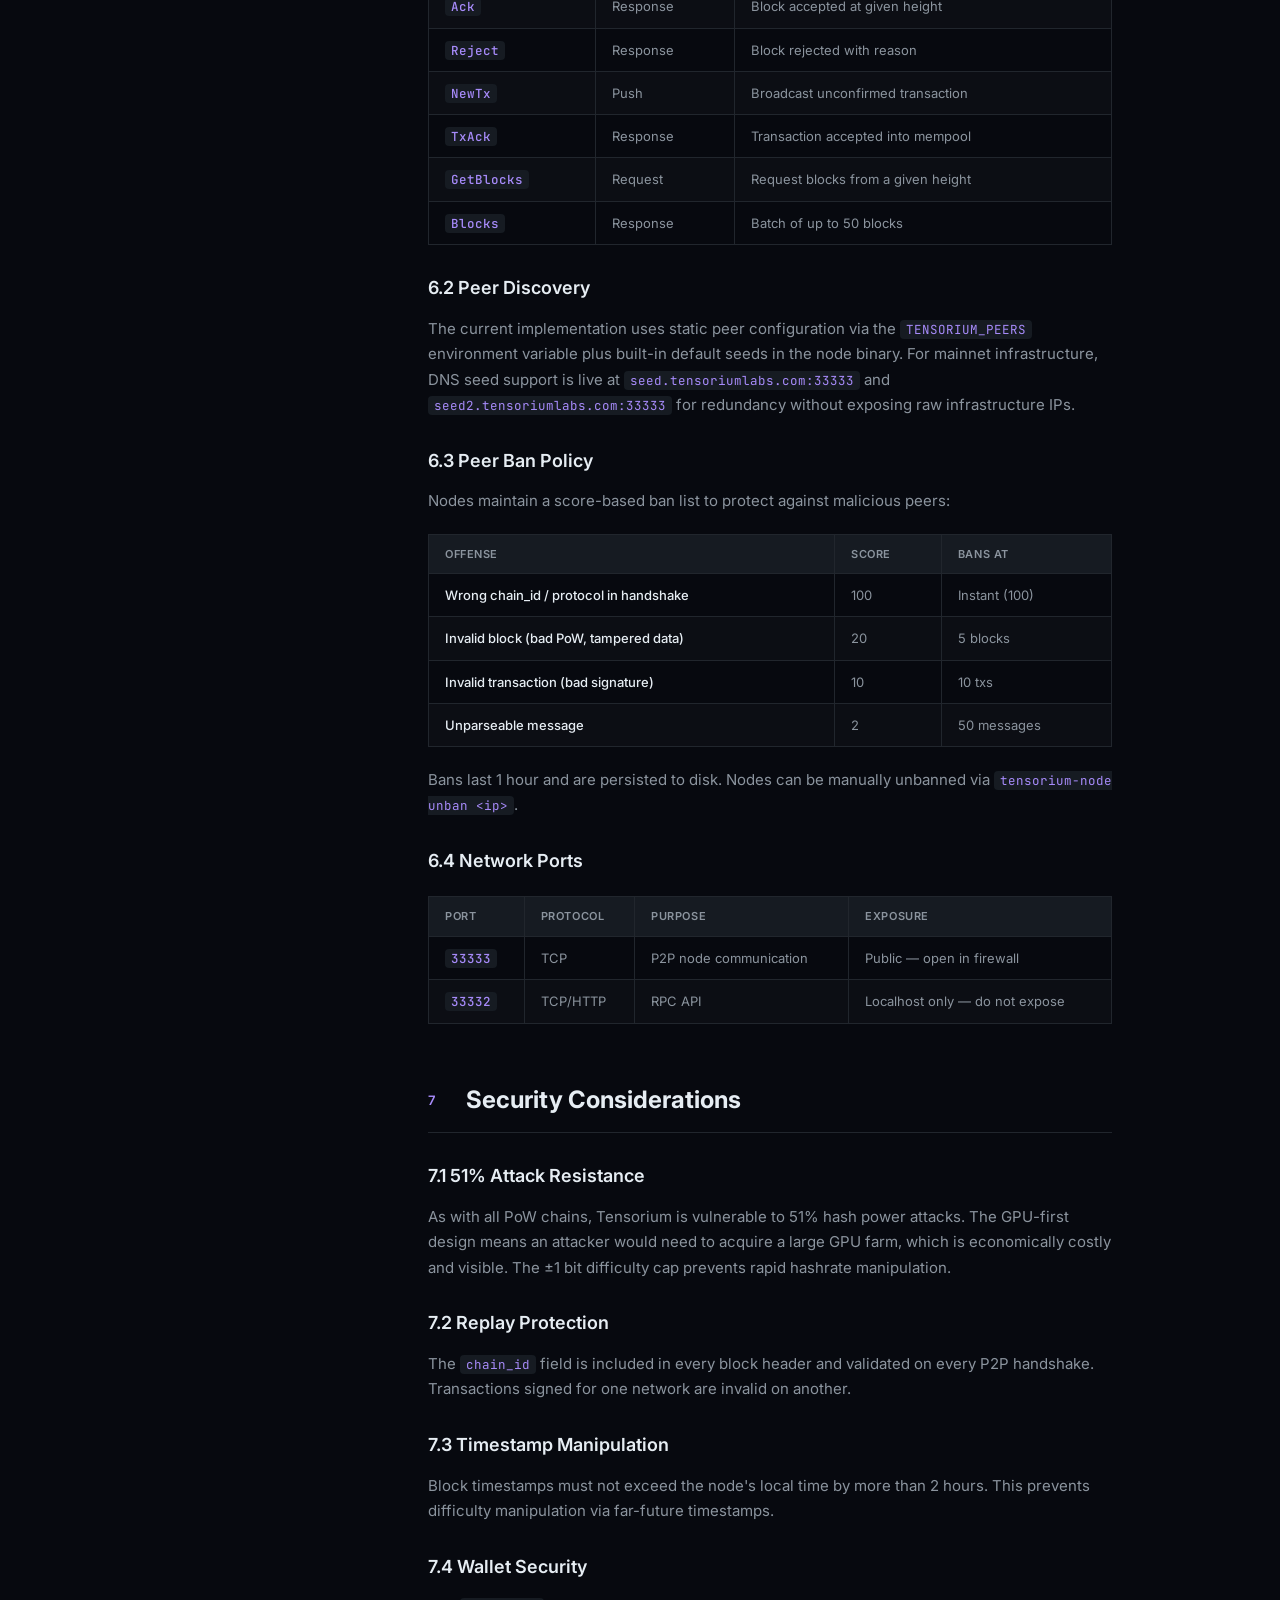
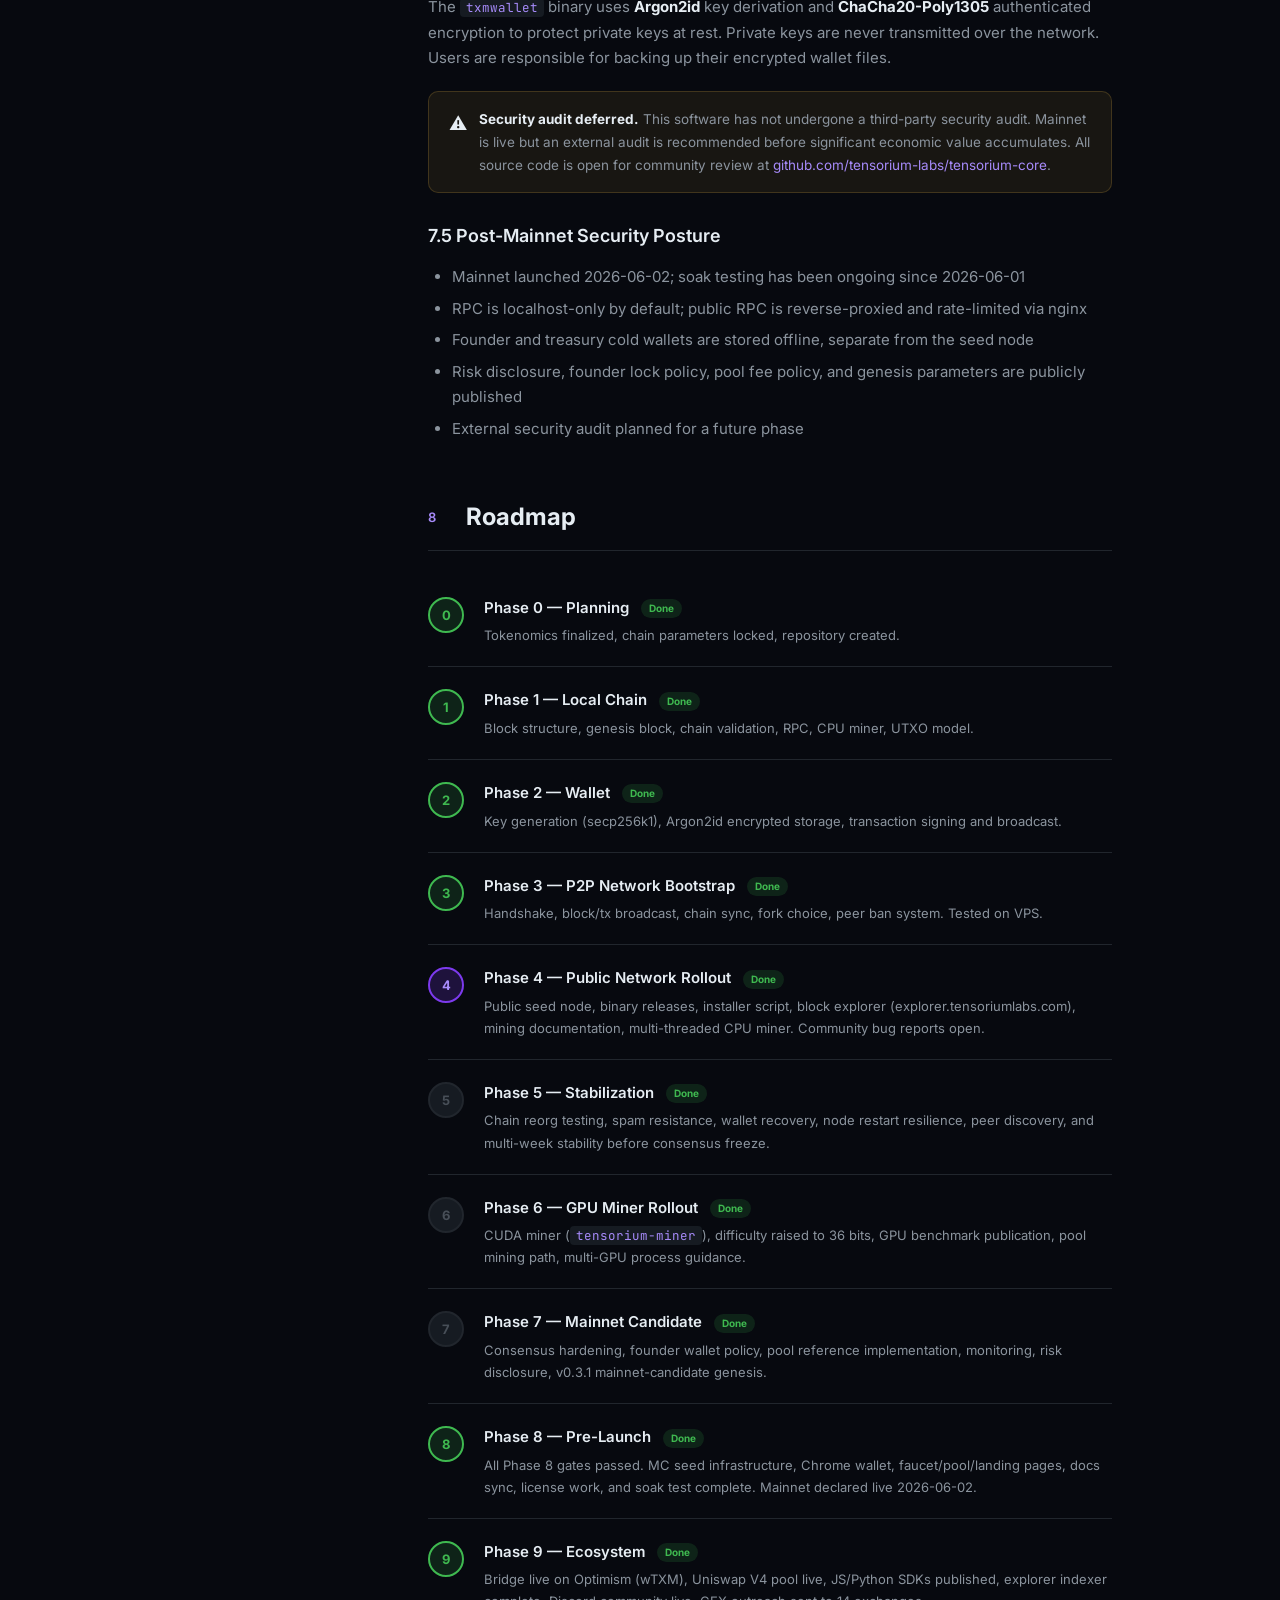
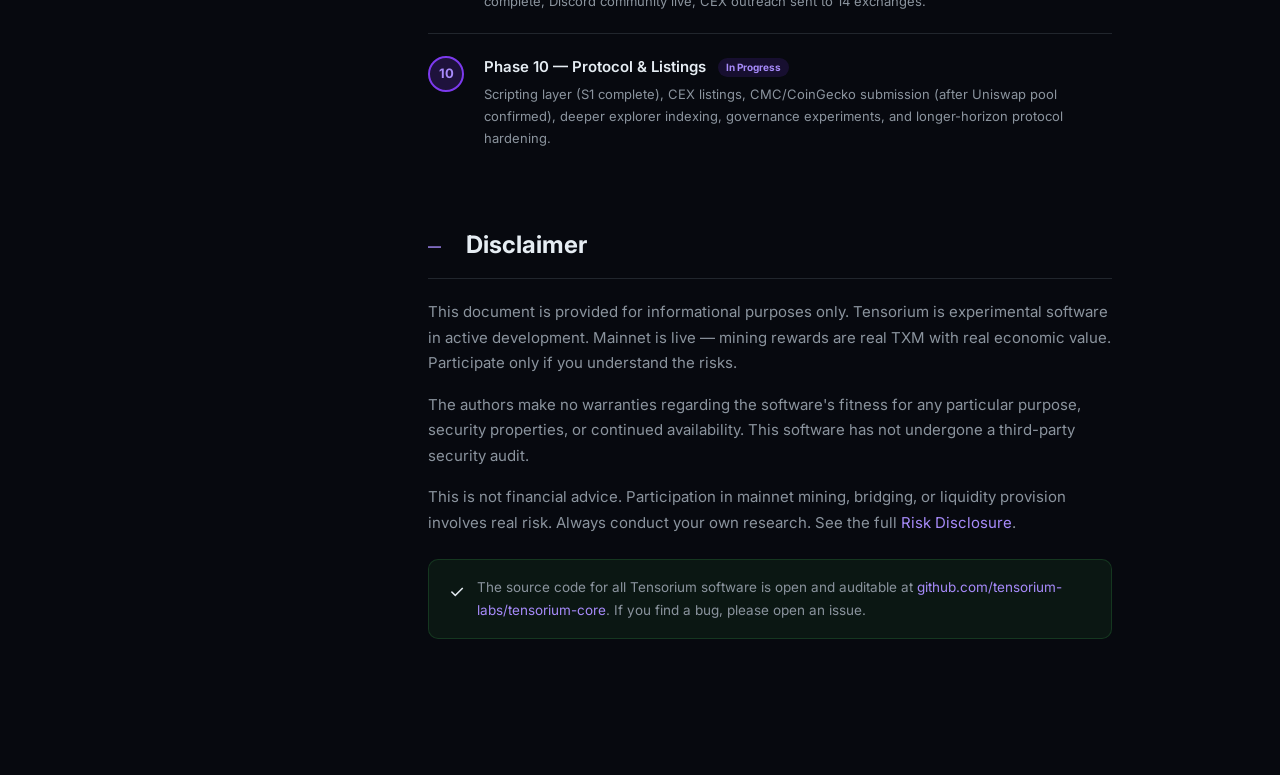
==== commit 8bf623a7: "docs: remove testnet wording from public whitepaper" ====
--- a/index.html
+++ b/index.html
@@ -71,7 +71,7 @@
     <div class="doc-header">
       <div class="doc-tag">⬡ Technical Whitepaper</div>
       <h1 class="doc-title">Tensorium: A Proof-of-Work Blockchain for Open, GPU-First Mining</h1>
-      <p class="doc-subtitle">A transparent, community-minable Layer 1 blockchain with SHA256d consensus, a UTXO ledger, and a staged path from public testnet to GPU-first mainnet-candidate launch.</p>
+      <p class="doc-subtitle">A transparent, community-minable Layer 1 blockchain with SHA256d consensus, a UTXO ledger, and a live GPU-first mainnet.</p>
       <div class="doc-meta">
         <span>📅 Version 2.0 — June 2026</span>
         <span>🔗 Mainnet: <code>tensorium-mainnet-candidate-0</code></span>
@@ -95,7 +95,7 @@
 
       <h3>1.2 Design Principles</h3>
       <ul>
-        <li><strong>Fair launch over hype.</strong> Public testnet ran before mainnet. No private allocation beyond the declared pre-mint (founder + liquidity + ecosystem reserves, 8,000,000 TXM total).</li>
+        <li><strong>Fair launch over hype.</strong> Mainnet launched without hidden allocations beyond the declared pre-mint (founder + liquidity + ecosystem reserves, 8,000,000 TXM total).</li>
         <li><strong>GPU-first mining.</strong> Mainnet launched with 40-bit initial difficulty — GPU required. CPU mining is diagnostic only.</li>
         <li><strong>Open source, always.</strong> All node, miner, and wallet code is published under an open license (Apache-2.0).</li>
         <li><strong>Self-custody.</strong> Users control their own keys. No custodial wallets.</li>
@@ -109,7 +109,7 @@
       <p>Tensorium is no longer just a node binary and a miner. The current public stack already includes the operational surfaces needed for testing, onboarding, and later ecosystem growth:</p>
       <ul>
         <li><strong>Explorer.</strong> <a href="https://explorer.tensoriumlabs.com" target="_blank">explorer.tensoriumlabs.com</a> for blocks, transactions, addresses, mempool, and basic chain charts.</li>
-        <li><strong>Faucet.</strong> <a href="https://faucet.tensoriumlabs.com" target="_blank">faucet.tensoriumlabs.com</a> for low-friction testnet onboarding after the 2026-06-01 reset.</li>
+        <li><strong>Public RPC.</strong> <a href="https://rpc.tensoriumlabs.com" target="_blank">rpc.tensoriumlabs.com</a> for wallet and integrator access to the live chain.</li>
         <li><strong>Pool website.</strong> <a href="https://pooltxm.tensoriumlabs.com" target="_blank">pooltxm.tensoriumlabs.com</a> for the reference pool, 5% fee disclosure, and miner-facing stats. Pool mining: <code>tensorium-miner --mode pool --pool stratum+tcp://pooltxm.tensoriumlabs.com:23336 --wallet &lt;address&gt; --worker &lt;name&gt;</code></li>
         <li><strong>Bridge and DEX.</strong> <a href="https://bridge.tensoriumlabs.com" target="_blank">bridge.tensoriumlabs.com</a> — live bridge to Optimism (wTXM at <code>0x2e71FD45530FAe75B6b427F3e71A0CDEB146C20e</code>). Uniswap V4 wTXM/ETH pool live on OP Mainnet. <a href="https://otc.tensoriumlabs.com" target="_blank">otc.tensoriumlabs.com</a> for OTC trades.</li>
         <li><strong>Browser wallet.</strong> A Chrome-compatible wallet extension is implemented in <a href="https://github.com/tensorium-labs/tensorium-wallet-extension" target="_blank">tensorium-wallet-extension</a>; Chrome Web Store submission is still pending.</li>
@@ -192,7 +192,7 @@
                = old_difficulty - 1   if ratio &gt; 1.0  (blocks too slow)
                = old_difficulty        if ratio == 1.0</pre>
 
-      <p>The ±1 bit per window cap prevents sudden difficulty spikes that could stall the chain or enable rapid mining attacks. Difficulty is bounded between <code>min_leading_zero_bits</code> (20 for testnet) and <code>max_leading_zero_bits</code> (40 for testnet).</p>
+      <p>The ±1 bit per window cap prevents sudden difficulty spikes that could stall the chain or enable rapid mining attacks. Difficulty is bounded between <code>min_leading_zero_bits</code> (32 on mainnet) and <code>max_leading_zero_bits</code> (56 on mainnet).</p>
 
       <div class="table-wrap">
         <table>
@@ -310,7 +310,7 @@
       </div>
 
       <h3>4.5 Transaction Fees</h3>
-      <p>After era 10 (~year 2045), block rewards cease. The network is sustained entirely by transaction fees included in blocks by miners. Fee market mechanics will be refined during testnet based on observed usage patterns.</p>
+      <p>After era 10 (~year 2045), block rewards cease. The network is sustained entirely by transaction fees included in blocks by miners. Fee market mechanics will be refined based on observed live-network usage patterns.</p>
     </div>
 
     <!-- 5. Mining -->
@@ -349,7 +349,7 @@
         </table>
       </div>
 
-      <p>At difficulty 36–38 bits with a small GPU testnet (3–5 cards), average block time converges toward the 60-second target through difficulty auto-adjustment. Datacenter GPUs (H100, H200) have <strong>no meaningful advantage</strong> over high-end gaming GPUs for SHA256d — the algorithm is compute-bound and does not benefit from HBM bandwidth.</p>
+      <p>At difficulty 36–38 bits, average block time converges toward the 60-second target through difficulty auto-adjustment. Datacenter GPUs (H100, H200) have <strong>no meaningful advantage</strong> over high-end gaming GPUs for SHA256d — the algorithm is compute-bound and does not benefit from HBM bandwidth.</p>
 
       <h3>5.4 Mining Pool Support</h3>
       <p>The official/reference pool is live at <a href="https://pooltxm.tensoriumlabs.com" target="_blank">pooltxm.tensoriumlabs.com</a>. It exposes a miner RPC endpoint at <code>pooltxm.tensoriumlabs.com:23336</code>, records payout accounting, discloses the 5% fee, and shows gross reward, fee, and net miner payout.</p>
@@ -422,7 +422,7 @@
       <h2 class="section-title"><span class="section-num">7</span> Security Considerations</h2>
 
       <h3>7.1 51% Attack Resistance</h3>
-      <p>As with all PoW chains, Tensorium is vulnerable to 51% hash power attacks. During testnet, this risk is accepted — testnet has no economic value. For mainnet, the GPU-first design means an attacker would need to acquire a large GPU farm, which is economically costly and visible. The ±1 bit difficulty cap prevents rapid hashrate manipulation.</p>
+      <p>As with all PoW chains, Tensorium is vulnerable to 51% hash power attacks. The GPU-first design means an attacker would need to acquire a large GPU farm, which is economically costly and visible. The ±1 bit difficulty cap prevents rapid hashrate manipulation.</p>
 
       <h3>7.2 Replay Protection</h3>
       <p>The <code>chain_id</code> field is included in every block header and validated on every P2P handshake. Transactions signed for one network are invalid on another.</p>
@@ -477,14 +477,14 @@
         <div class="phase">
           <div class="phase-dot done">3</div>
           <div>
-            <div class="phase-title">Phase 3 — P2P Testnet <span class="phase-tag done">Done</span></div>
+            <div class="phase-title">Phase 3 — P2P Network Bootstrap <span class="phase-tag done">Done</span></div>
             <div class="phase-desc">Handshake, block/tx broadcast, chain sync, fork choice, peer ban system. Tested on VPS.</div>
           </div>
         </div>
         <div class="phase">
           <div class="phase-dot active">4</div>
           <div>
-            <div class="phase-title">Phase 4 — Public Testnet <span class="phase-tag done">Done</span></div>
+            <div class="phase-title">Phase 4 — Public Network Rollout <span class="phase-tag done">Done</span></div>
             <div class="phase-desc">Public seed node, binary releases, installer script, block explorer (explorer.tensoriumlabs.com), mining documentation, multi-threaded CPU miner. Community bug reports open.</div>
           </div>
         </div>
@@ -492,13 +492,13 @@
           <div class="phase-dot pending">5</div>
           <div>
             <div class="phase-title">Phase 5 — Stabilization <span class="phase-tag done">Done</span></div>
-            <div class="phase-desc">Chain reorg testing, spam resistance, wallet recovery, node restart resilience, peer discovery, testnet running ≥ 4 weeks stable. Consensus rules frozen.</div>
+            <div class="phase-desc">Chain reorg testing, spam resistance, wallet recovery, node restart resilience, peer discovery, and multi-week stability before consensus freeze.</div>
           </div>
         </div>
         <div class="phase">
           <div class="phase-dot pending">6</div>
           <div>
-            <div class="phase-title">Phase 6 — GPU-First Testnet <span class="phase-tag done">Done</span></div>
+            <div class="phase-title">Phase 6 — GPU Miner Rollout <span class="phase-tag done">Done</span></div>
             <div class="phase-desc">CUDA miner (<code>tensorium-miner</code>), difficulty raised to 36 bits, GPU benchmark publication, pool mining path, multi-GPU process guidance.</div>
           </div>
         </div>
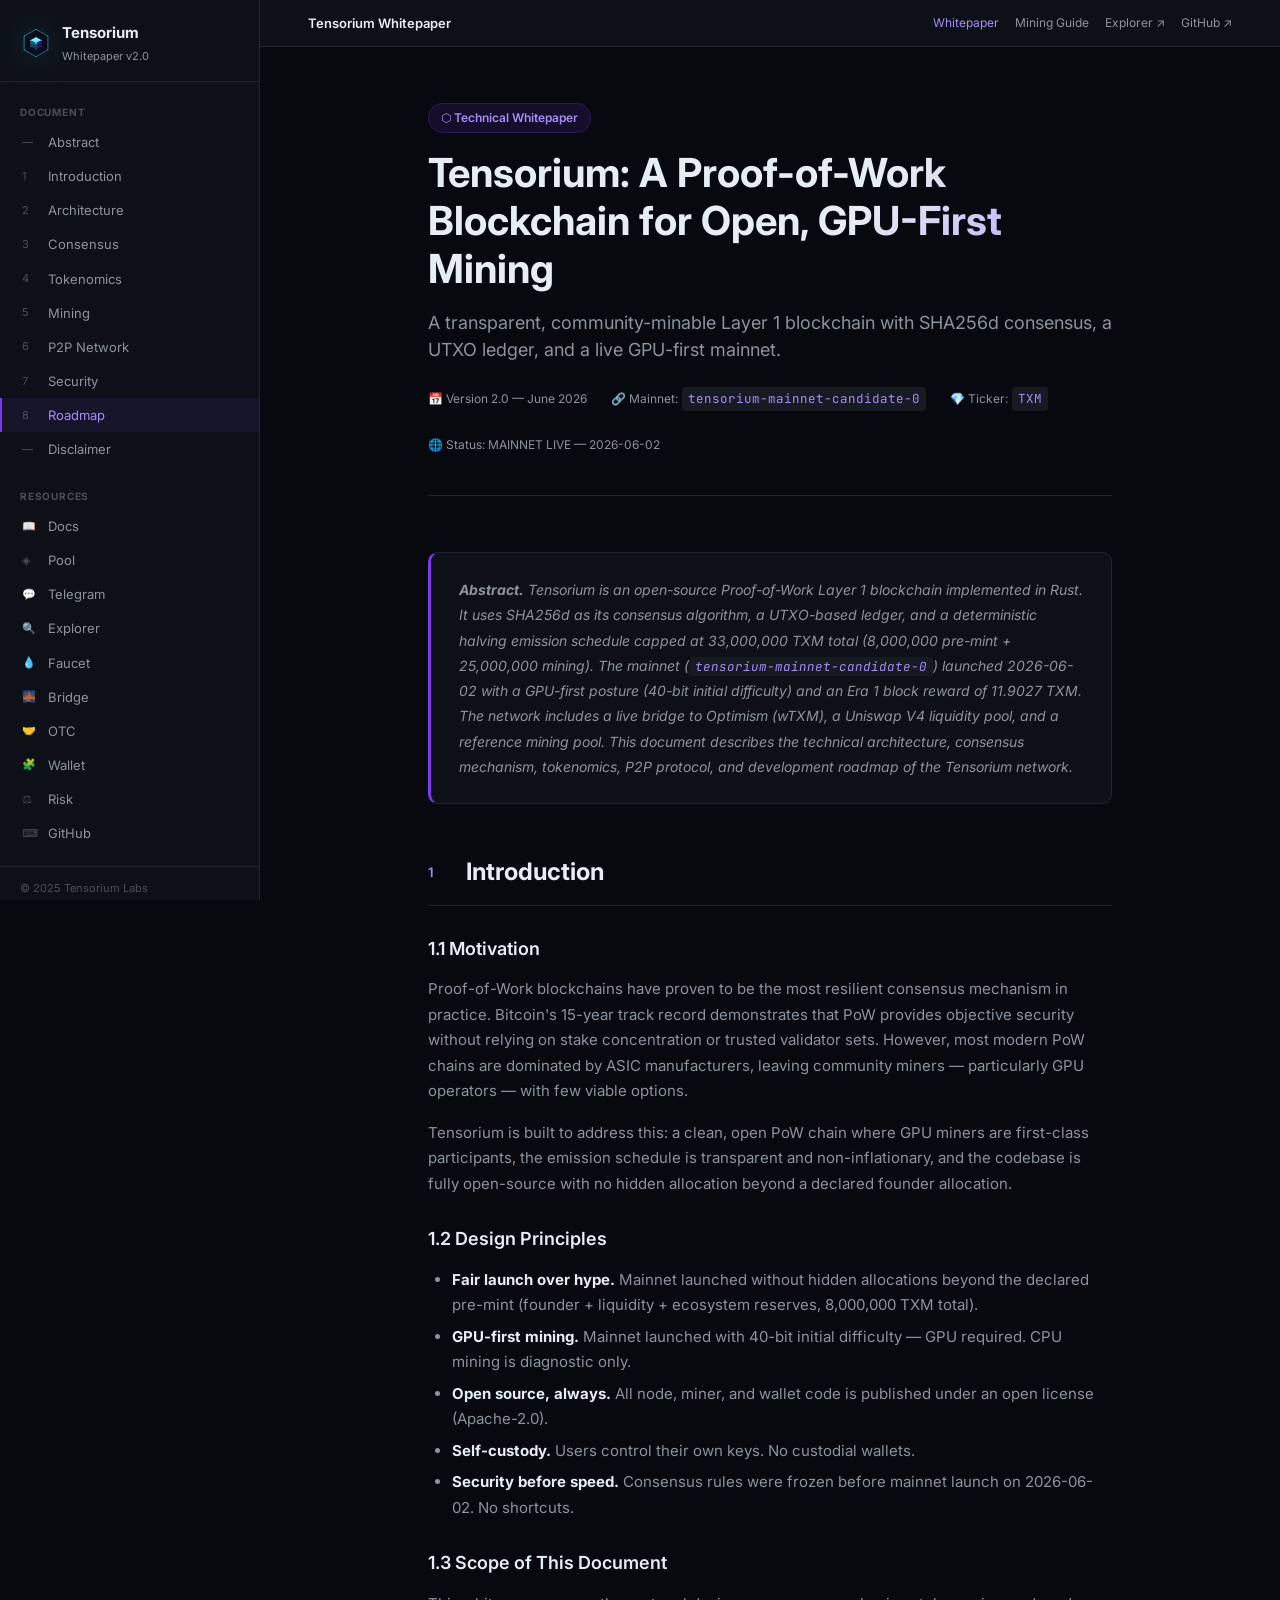
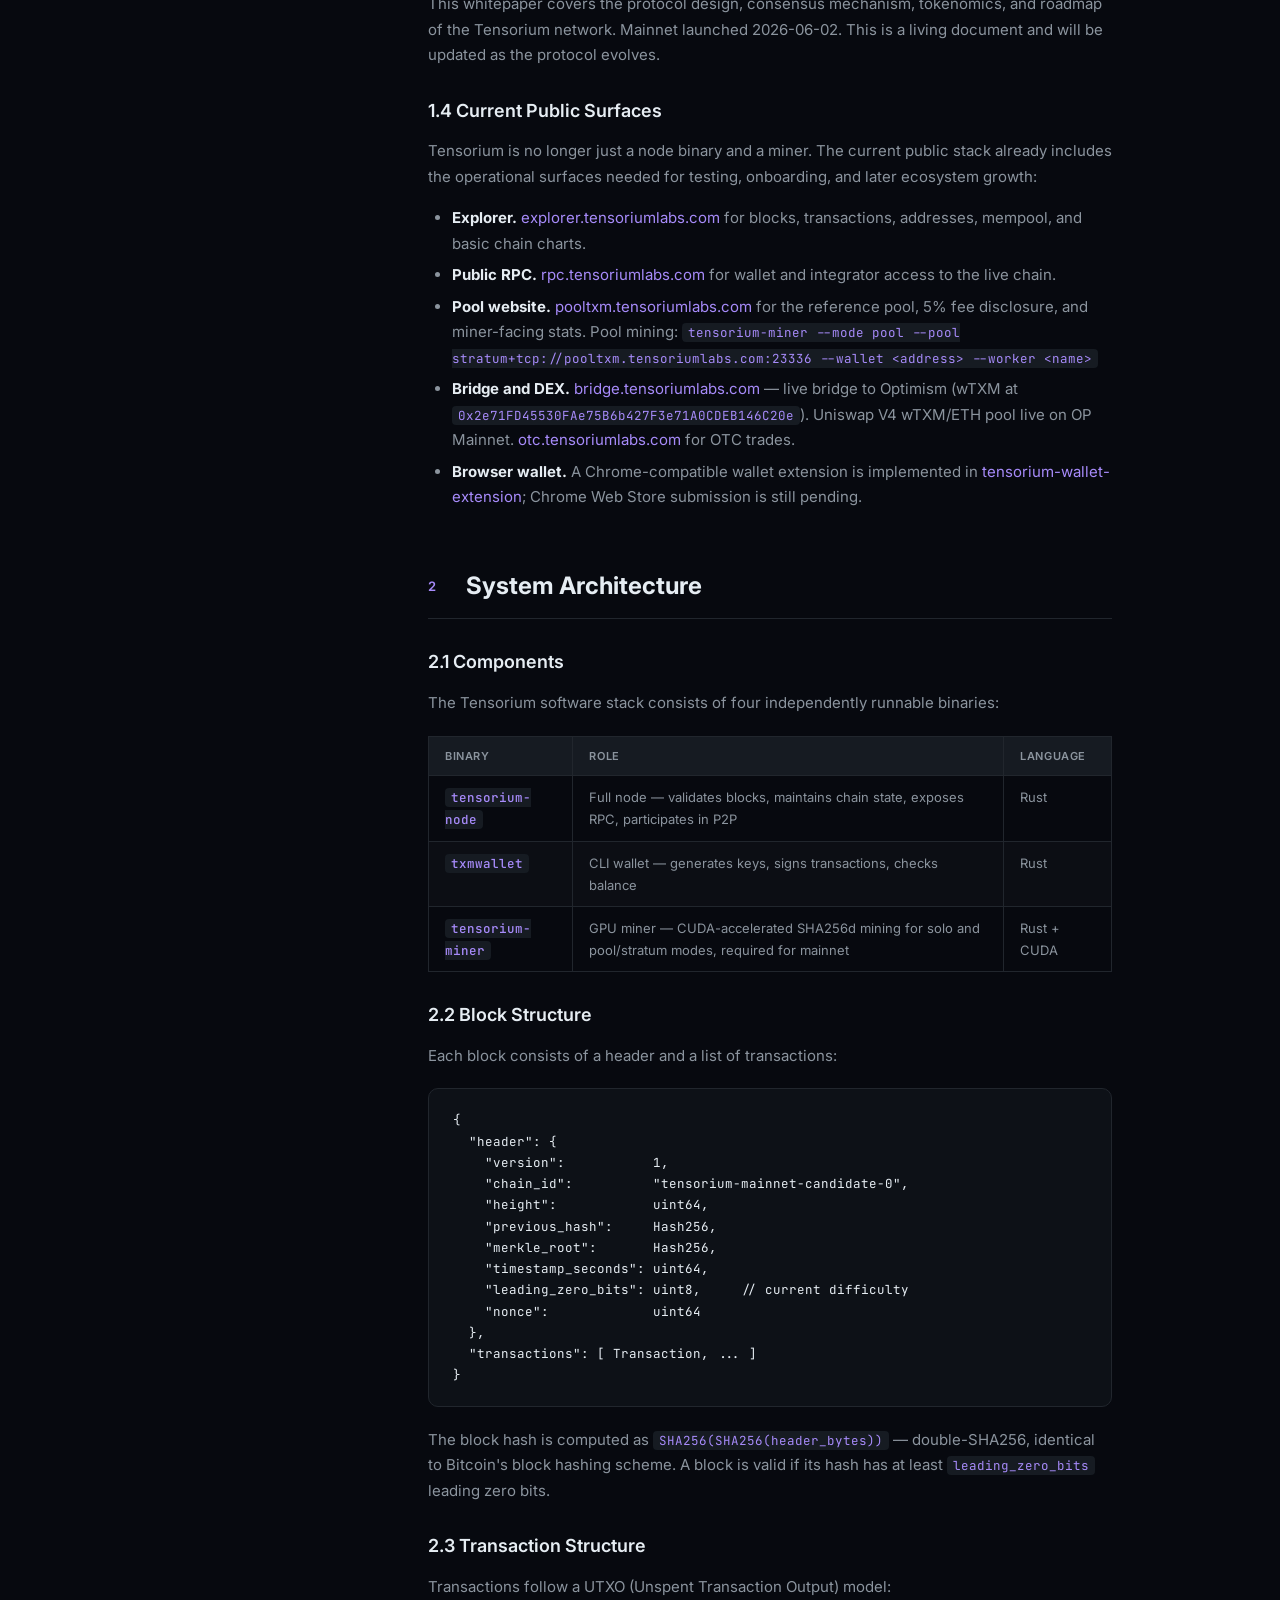
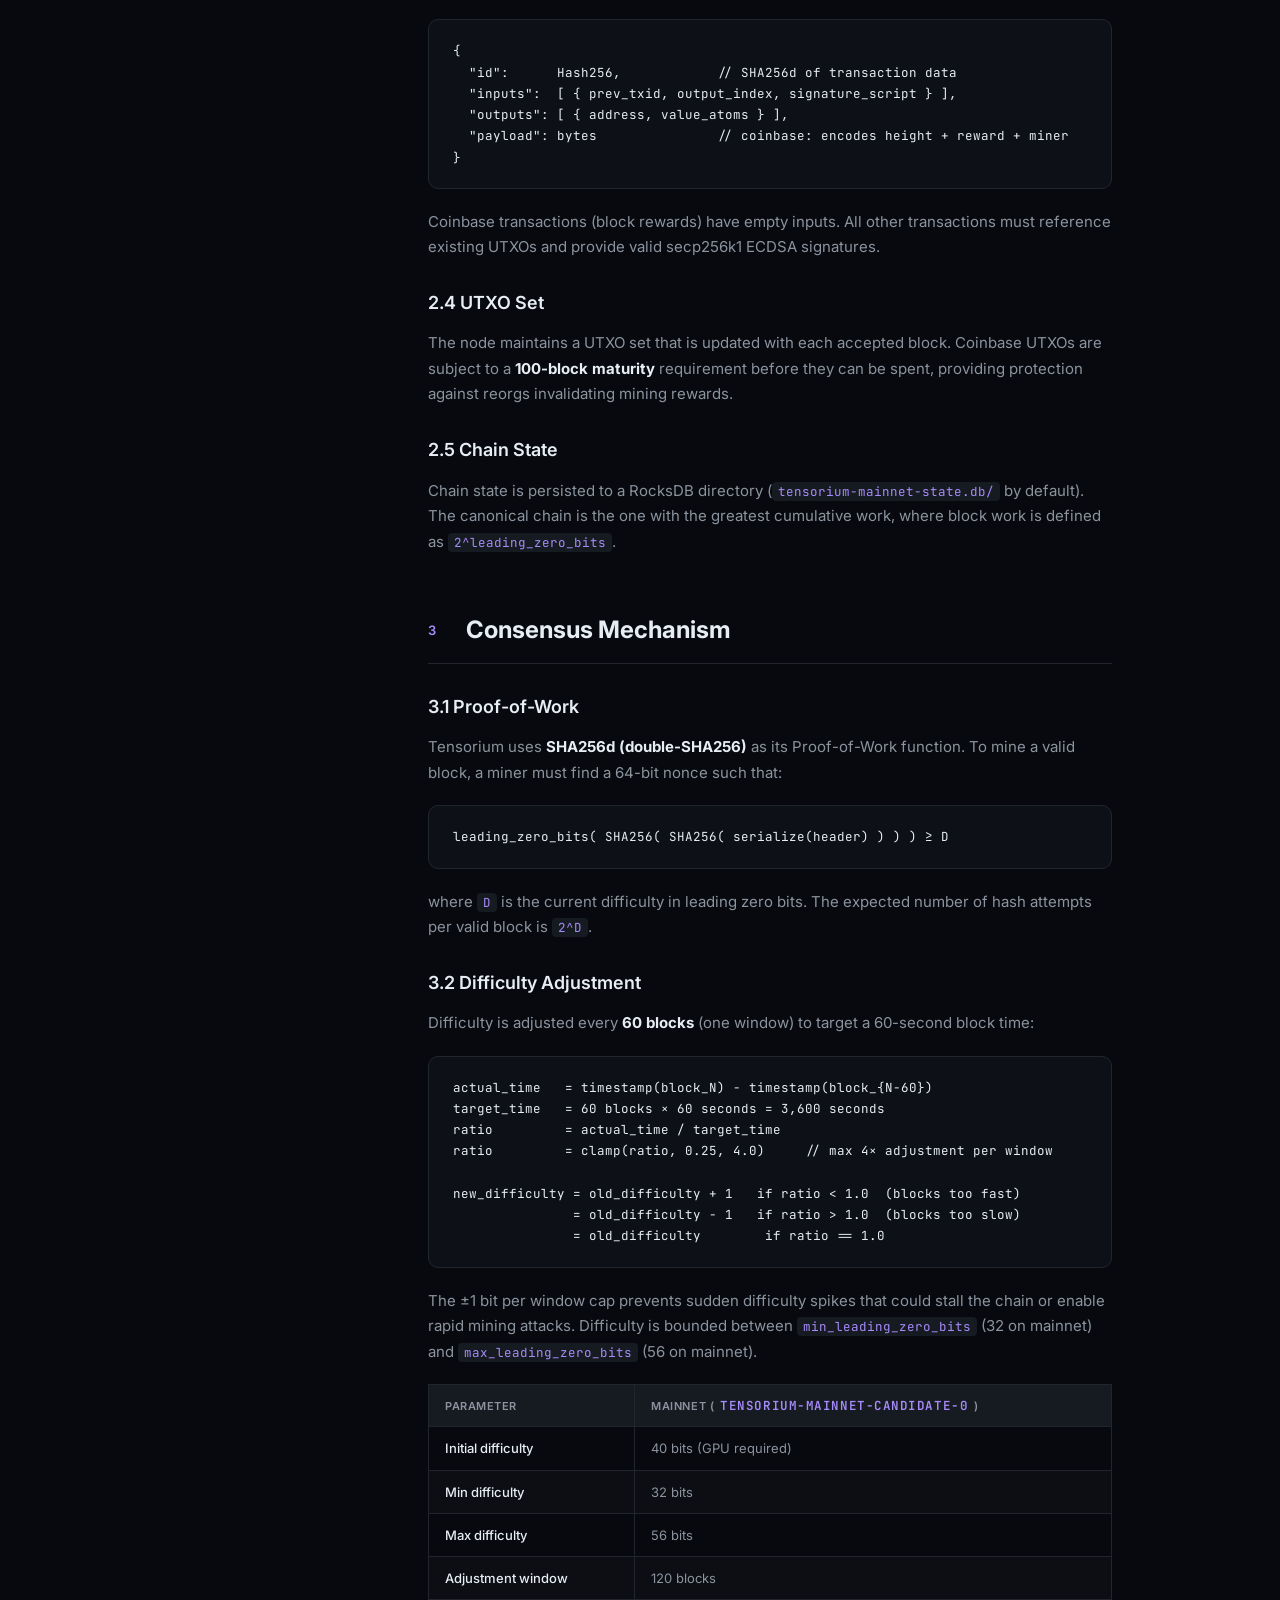
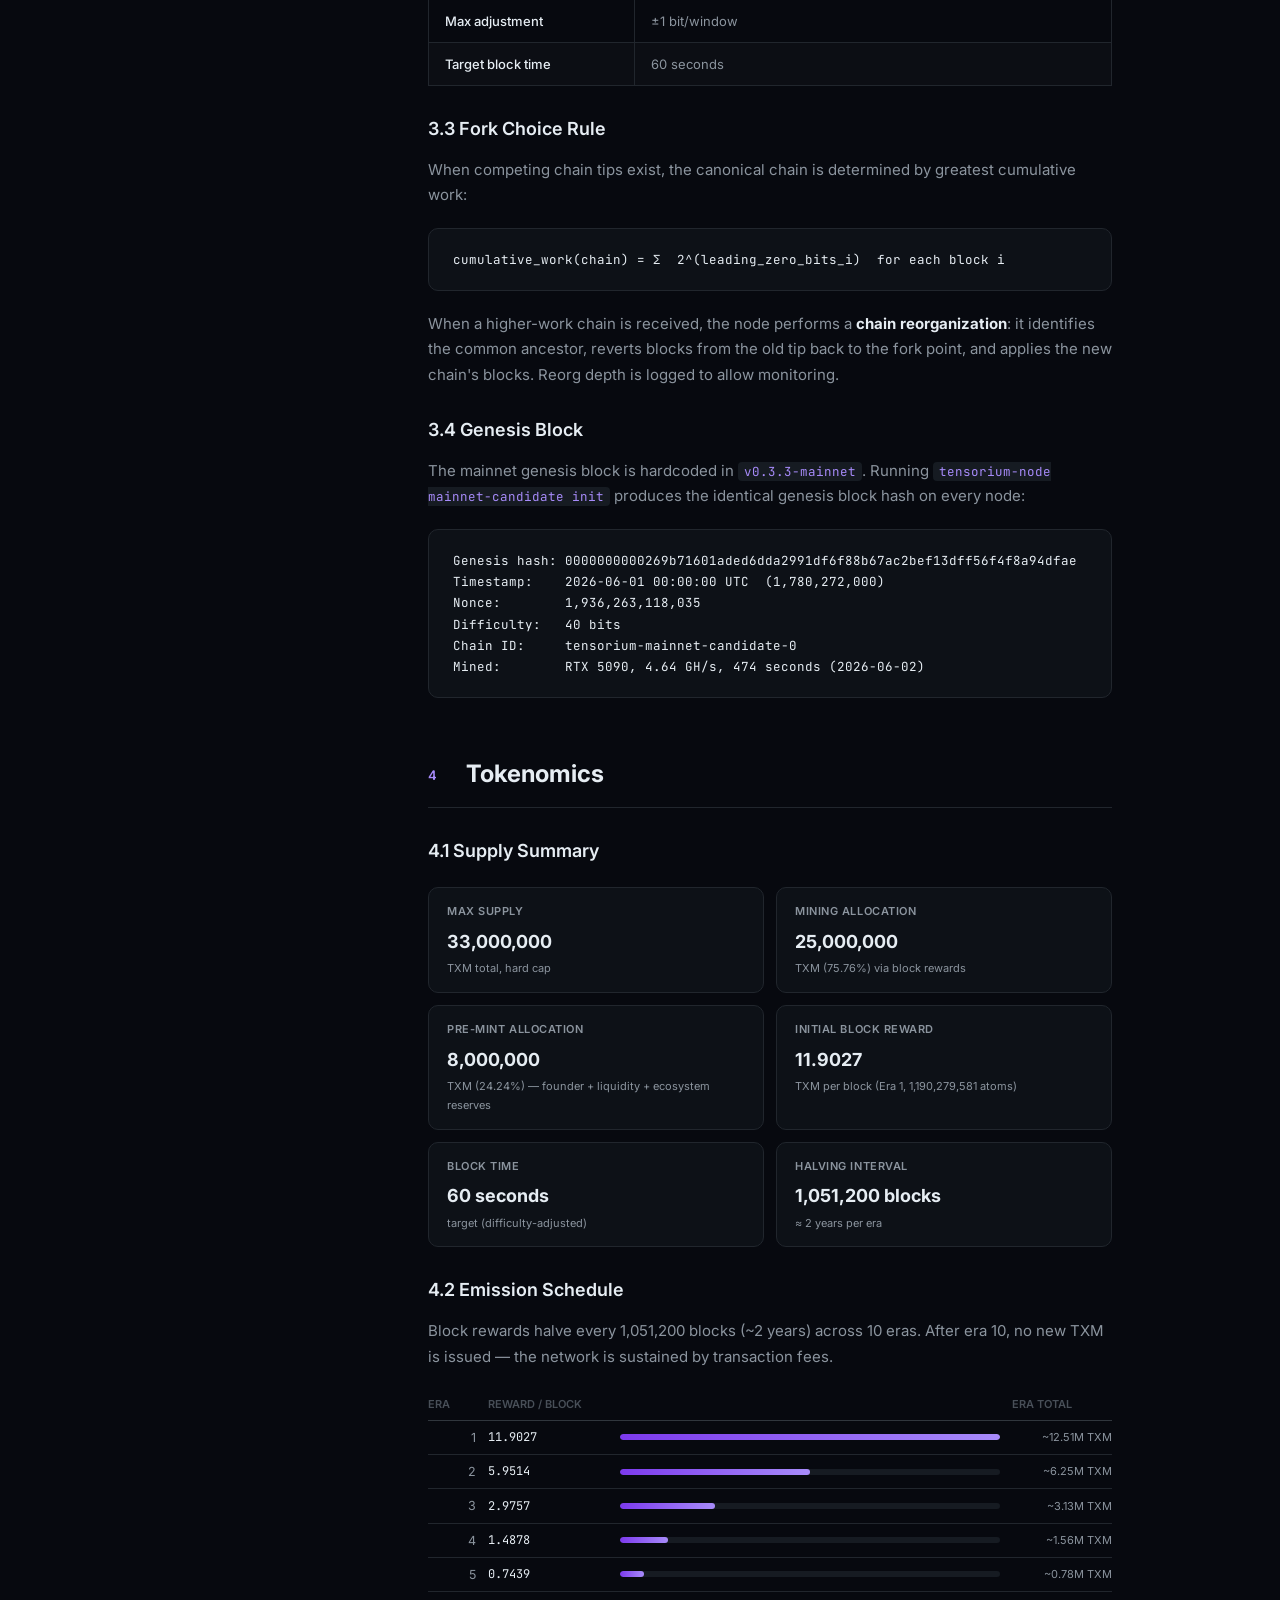
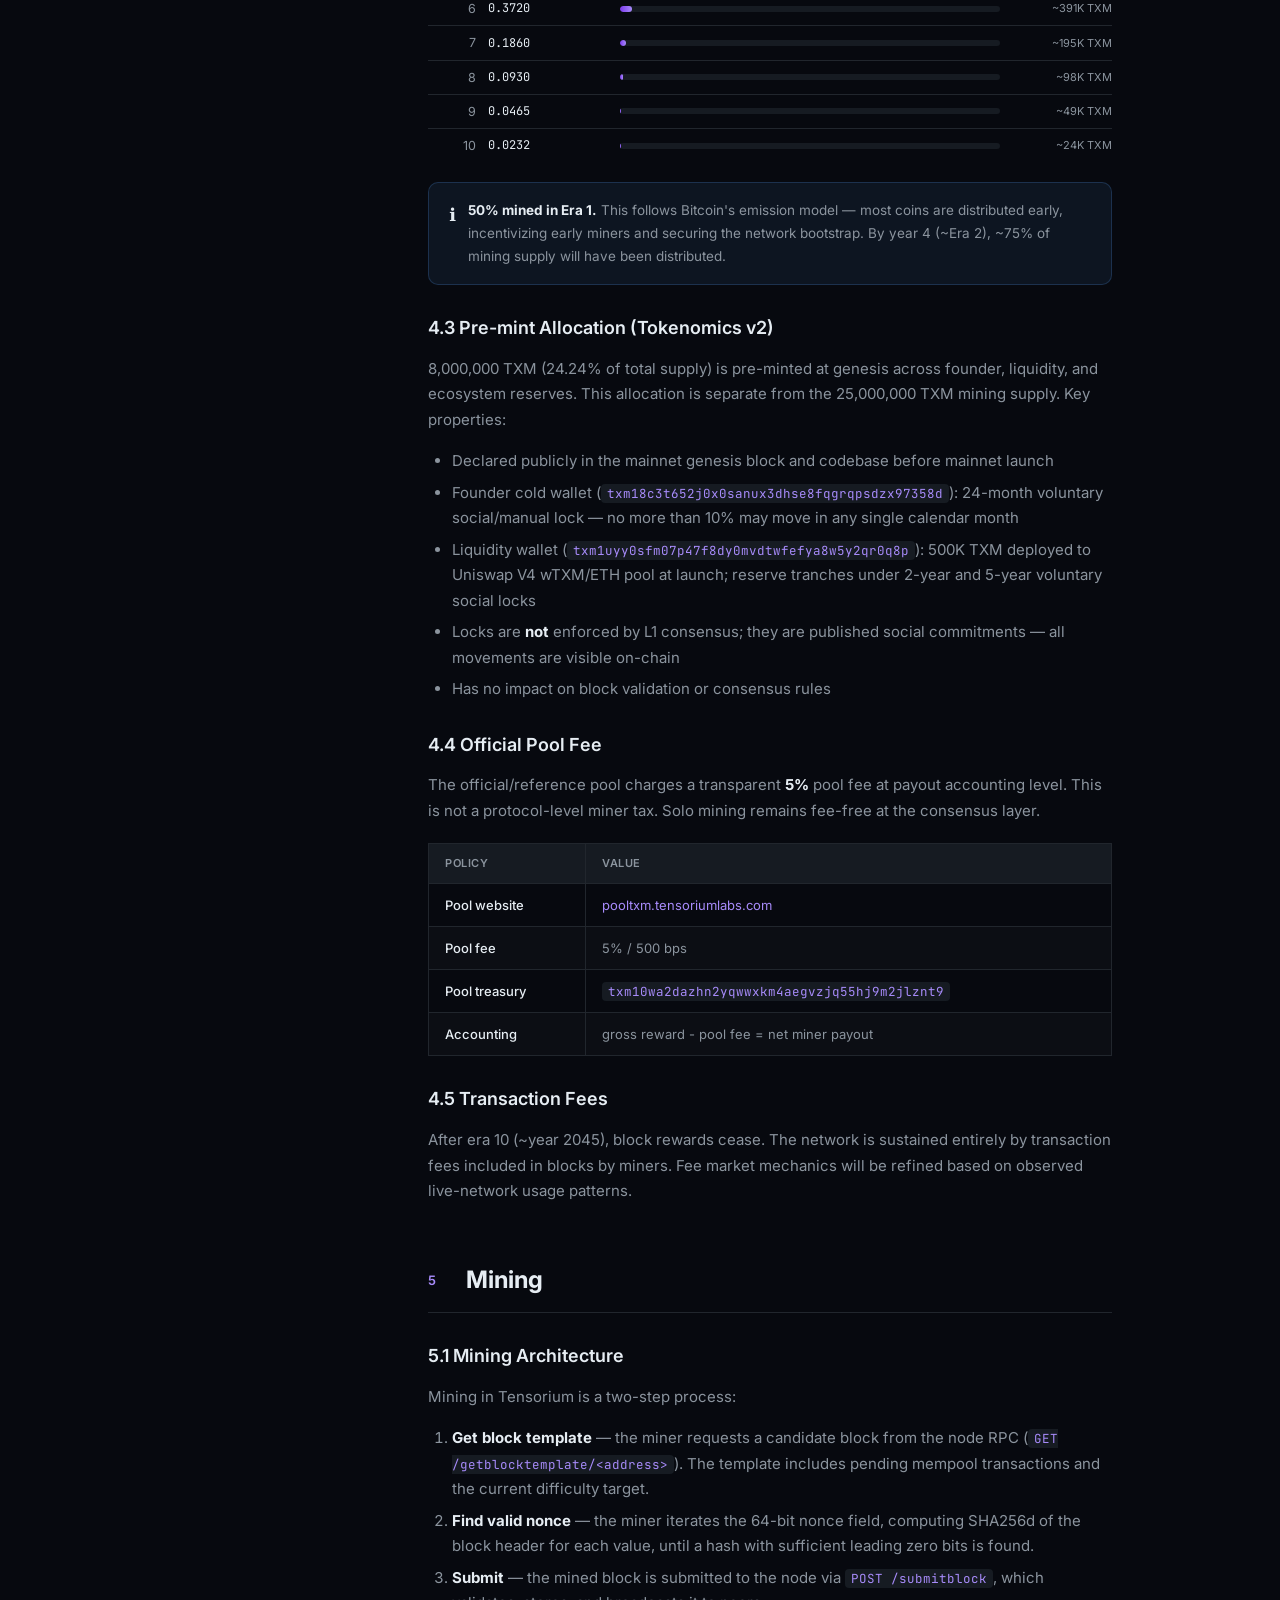
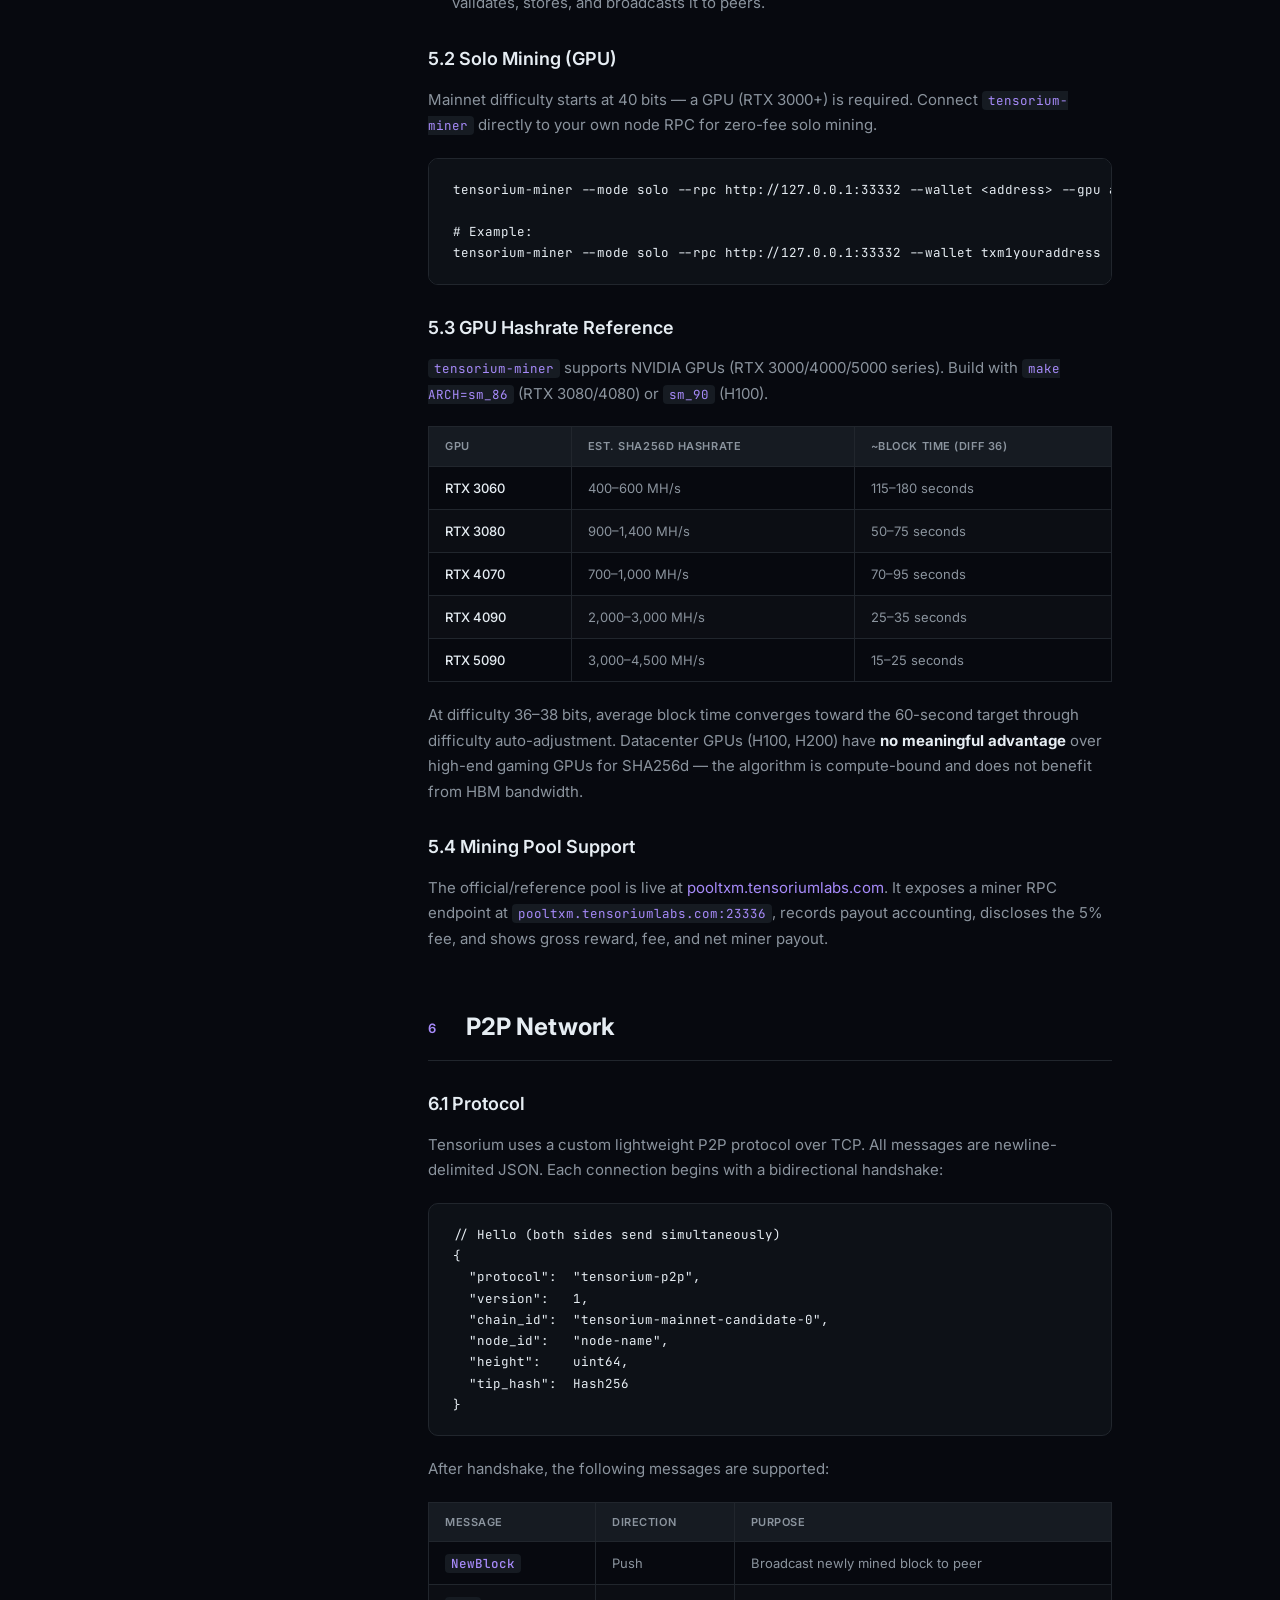
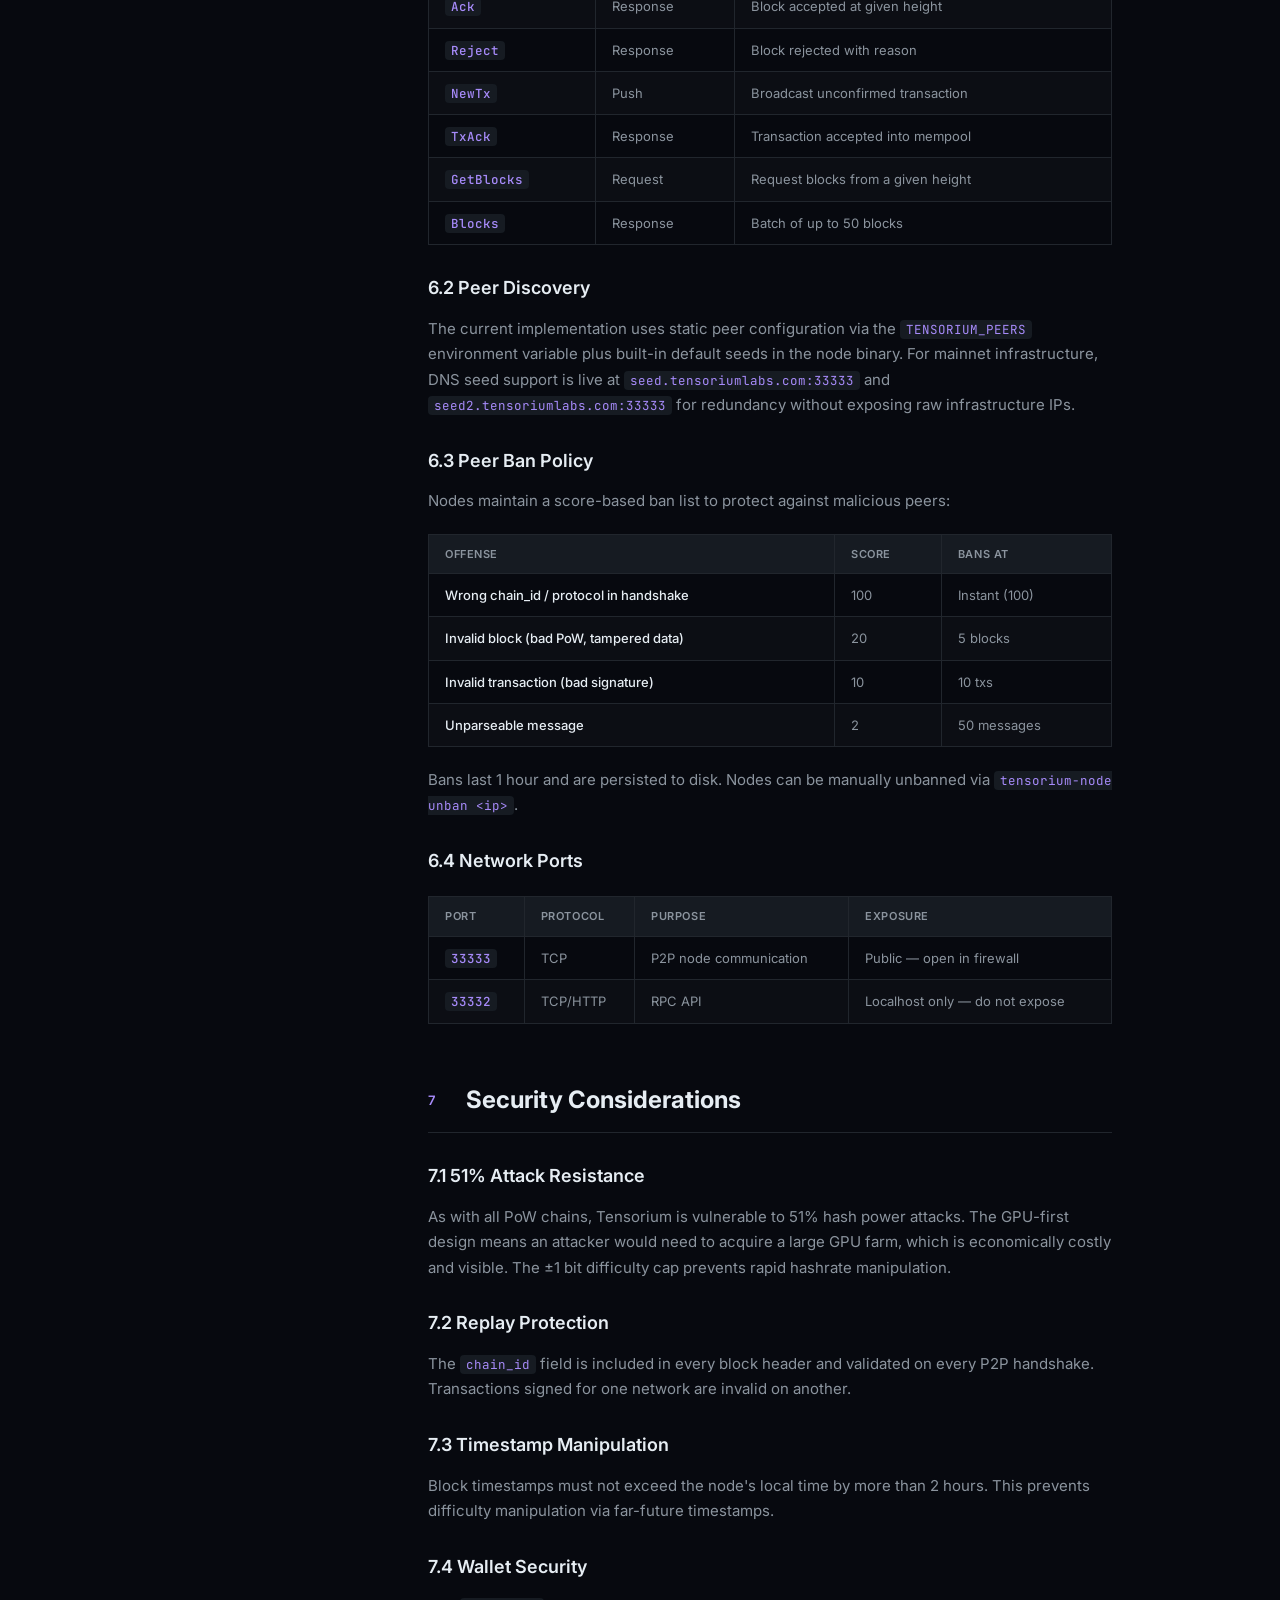
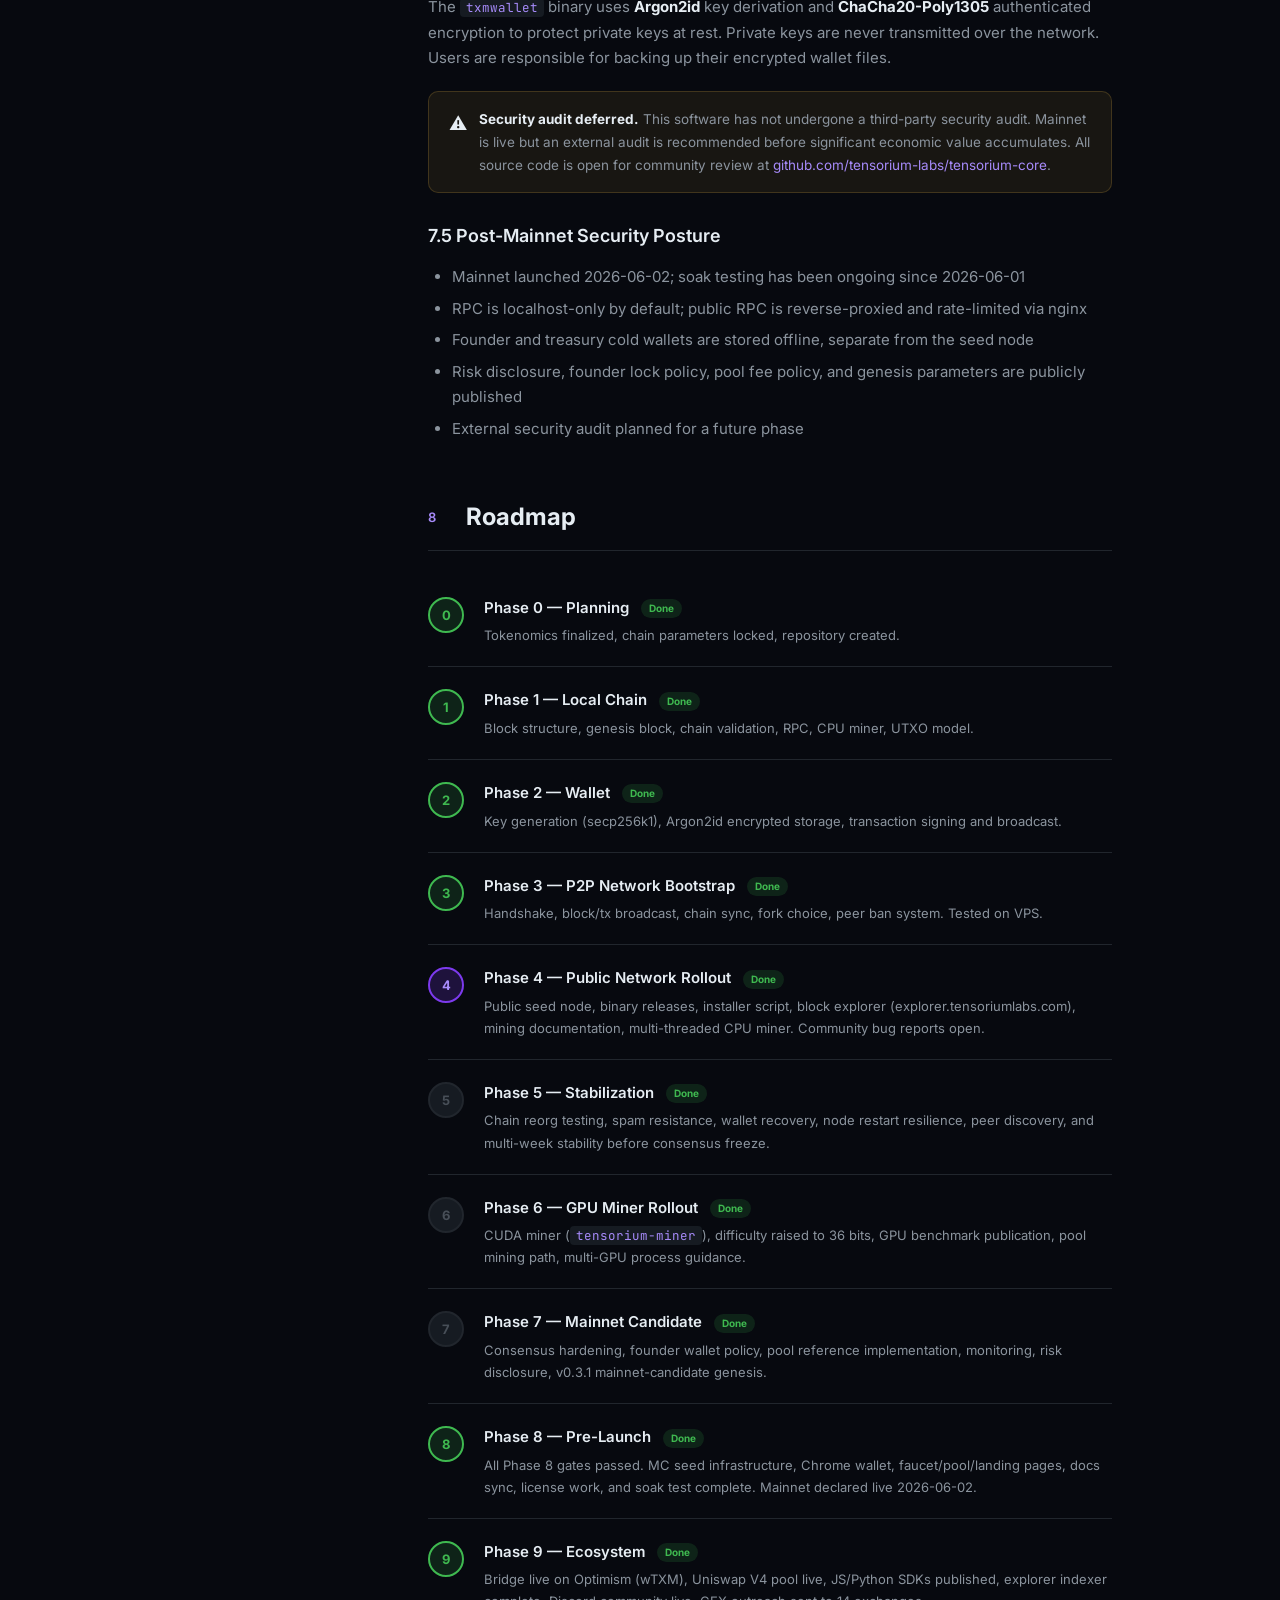
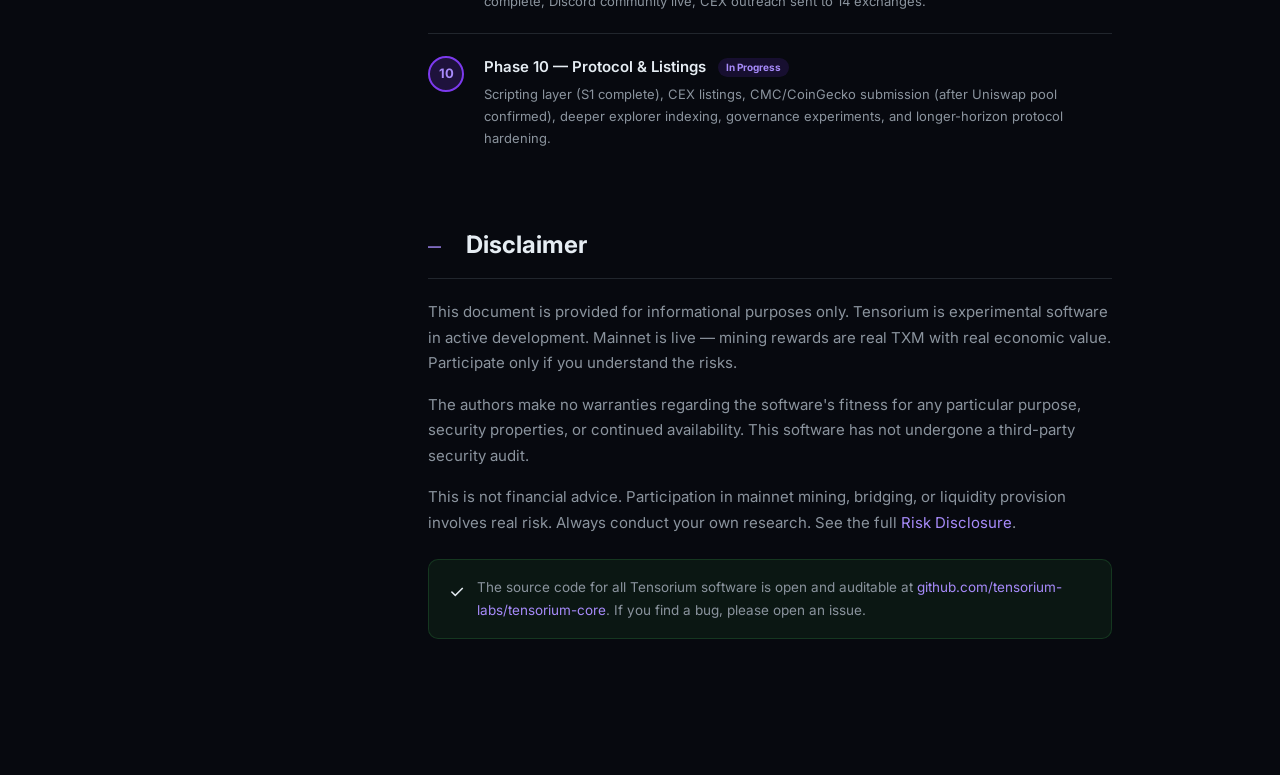
==== commit f5dc66fc: "brand: adopt official Tensorium mark in whitepaper" ====
--- a/index.html
+++ b/index.html
@@ -6,7 +6,7 @@
   <title>Tensorium Whitepaper — PoW Blockchain for Open Mining</title>
   <meta name="description" content="Tensorium is a Proof-of-Work Layer 1 blockchain with SHA256d consensus, GPU-first mainnet direction, and transparent tokenomics.">
   <link rel="stylesheet" href="/css/style.css">
-  <link rel="icon" href="data:image/svg+xml,<svg xmlns='http://www.w3.org/2000/svg' viewBox='0 0 100 100'><text y='.9em' font-size='90'>⬡</text></svg>">
+  <link rel="icon" href="/assets/tensorium-mark.svg" type="image/svg+xml">
 </head>
 <body>
 <div class="layout">
@@ -14,7 +14,7 @@
 <!-- Sidebar -->
 <aside class="sidebar">
   <a href="/" class="sidebar-logo">
-    <div class="logo-icon">⬡</div>
+    <img class="logo-icon" src="/assets/tensorium-mark.svg" alt="Tensorium">
     <div>
       <div class="logo-text">Tensorium</div>
       <div class="logo-sub">Whitepaper v2.0</div>
--- a/css/style.css
+++ b/css/style.css
@@ -70,10 +70,10 @@
 
 .logo-icon {
   width: 32px; height: 32px;
-  background: linear-gradient(135deg, var(--primary), var(--primary-l));
-  border-radius: 8px;
-  display: flex; align-items: center; justify-content: center;
-  font-size: 16px; flex-shrink: 0;
+  display: block;
+  flex-shrink: 0;
+  object-fit: contain;
+  filter: drop-shadow(0 0 18px rgba(88, 166, 255, 0.2));
 }
 
 .logo-text { font-weight: 700; font-size: 15px; color: var(--text); }
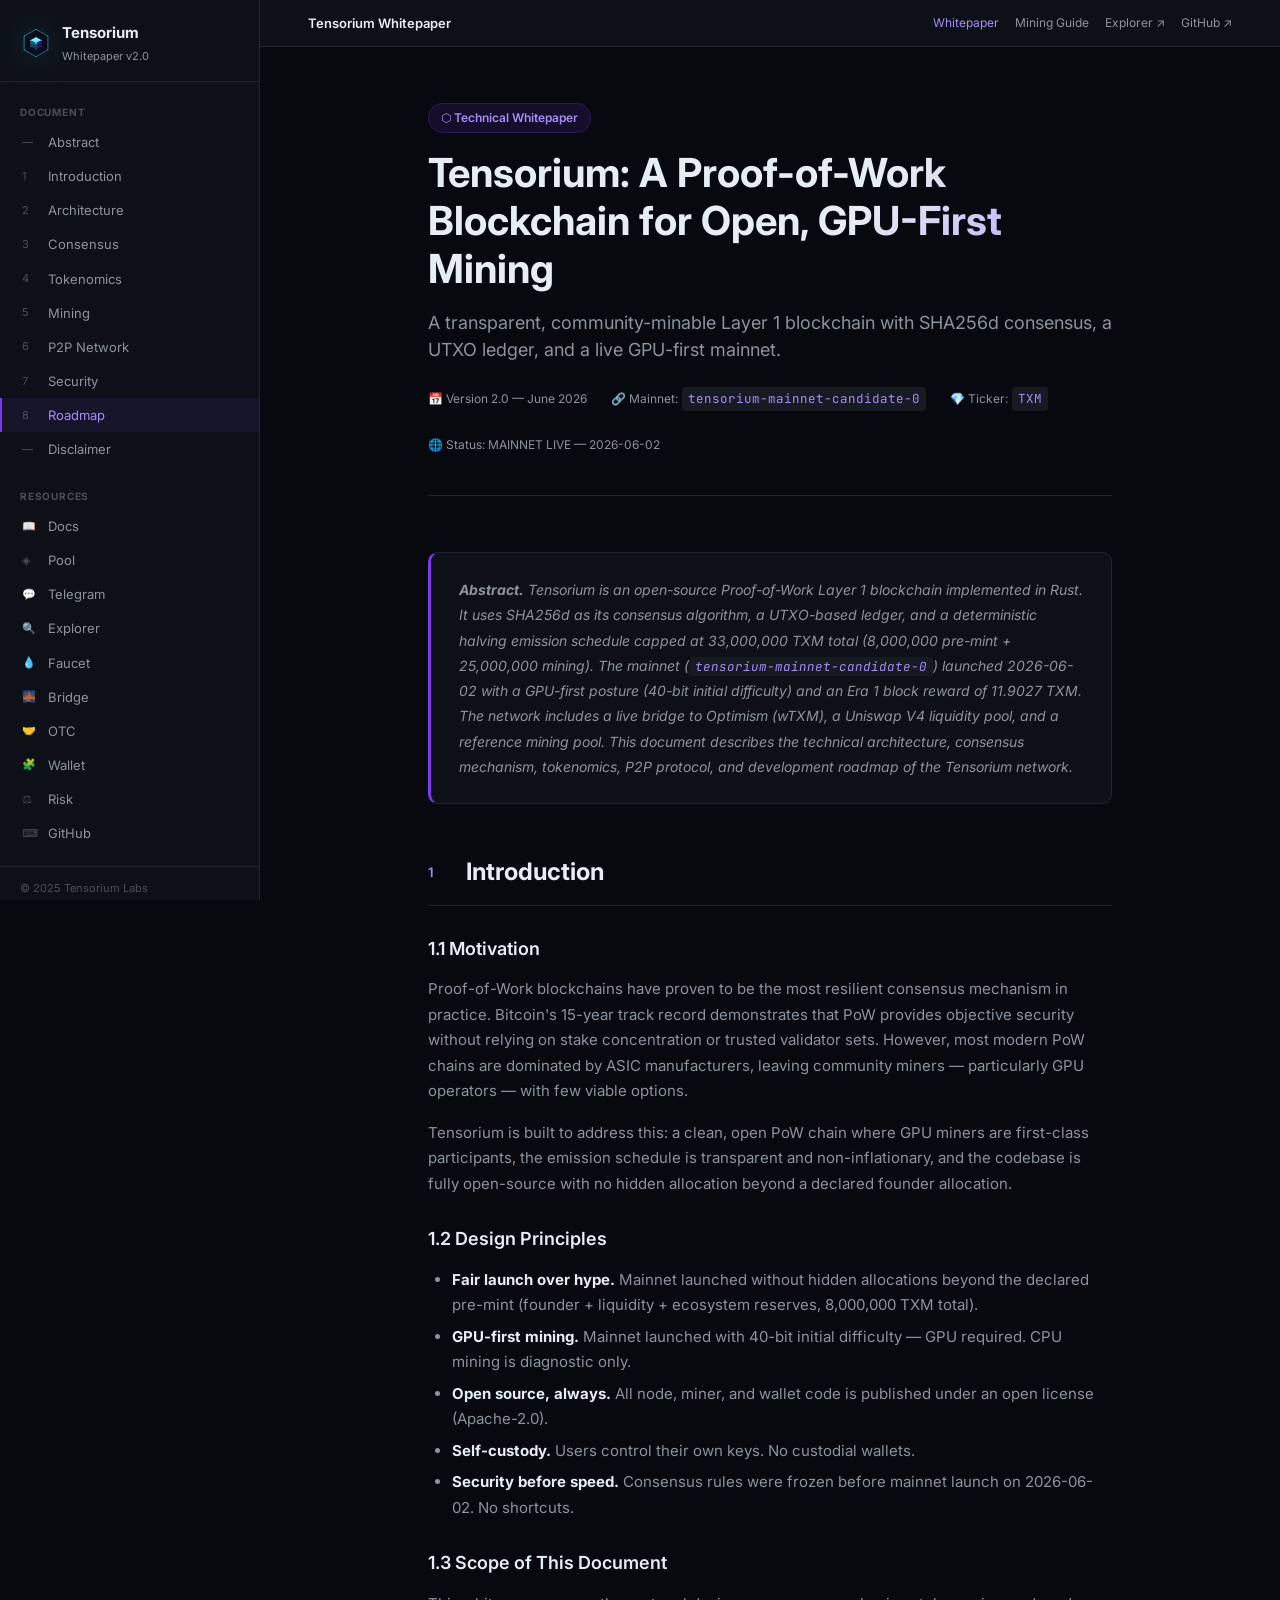
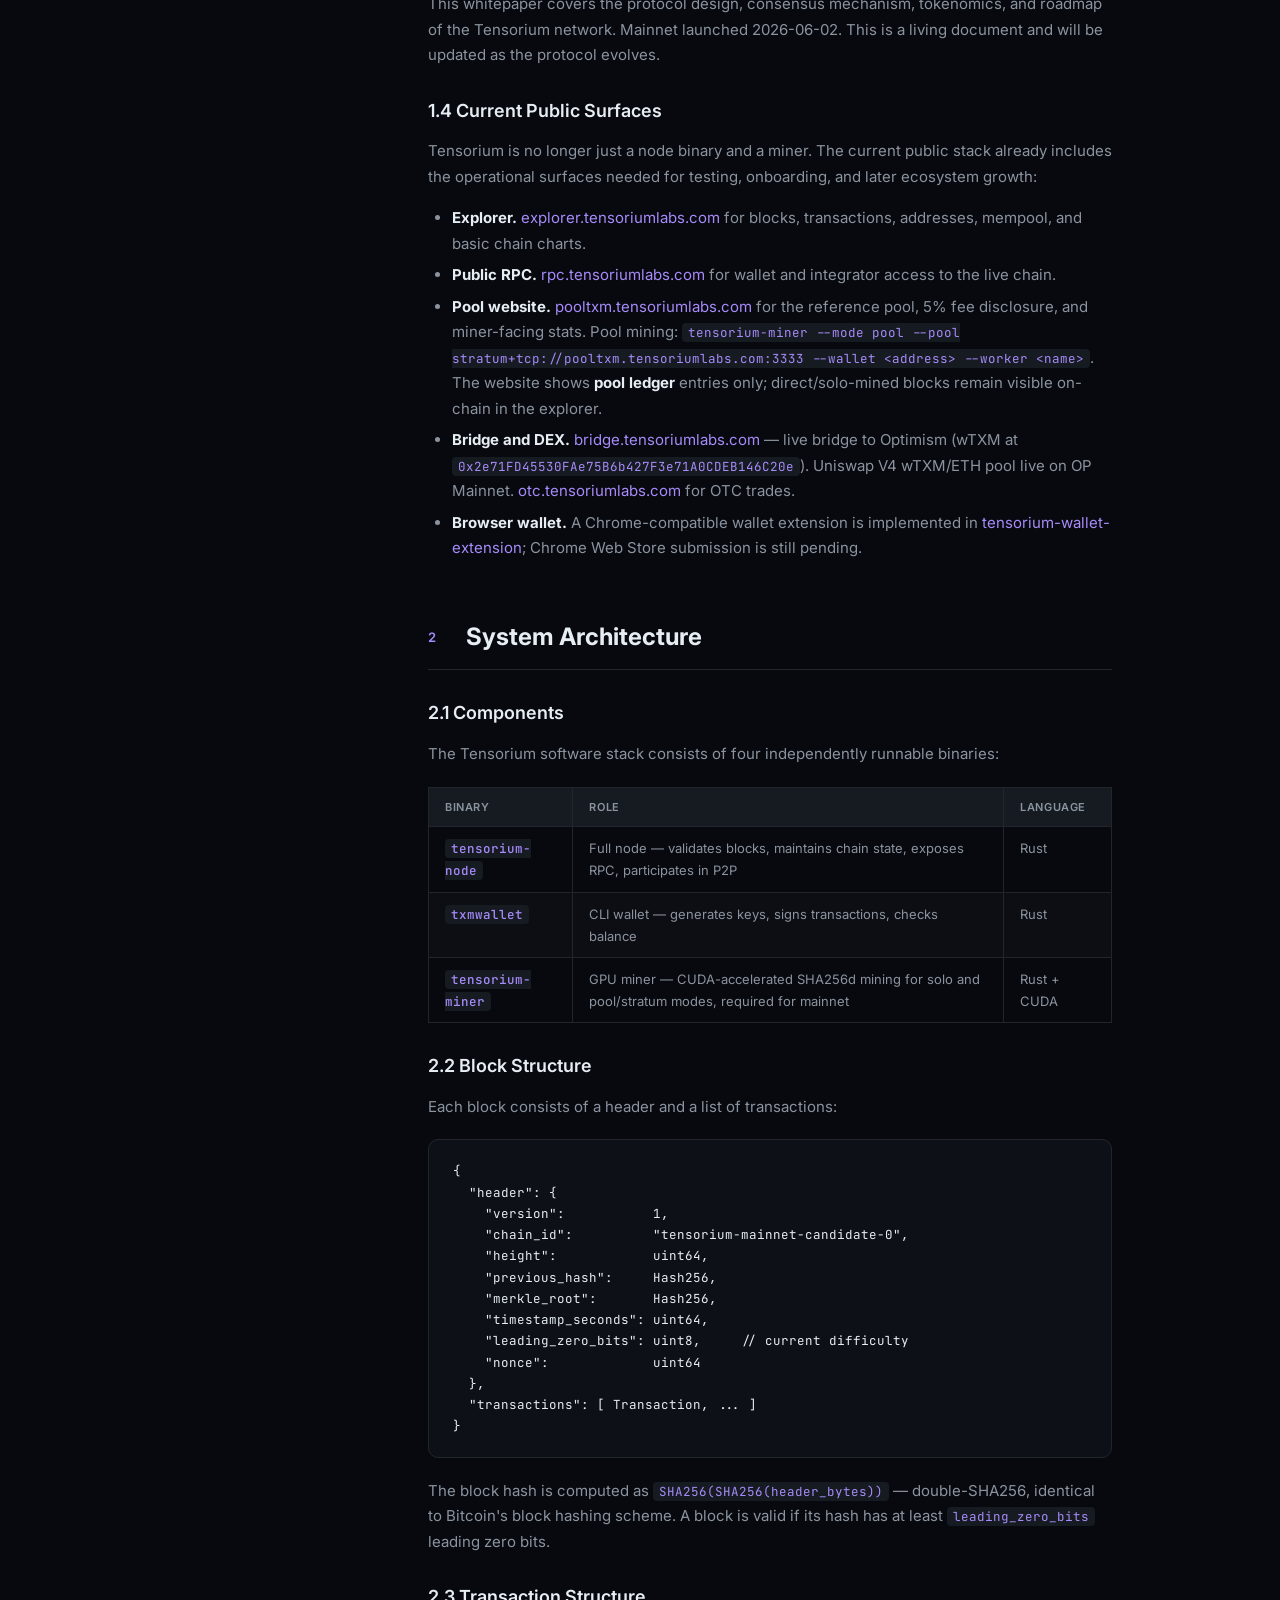
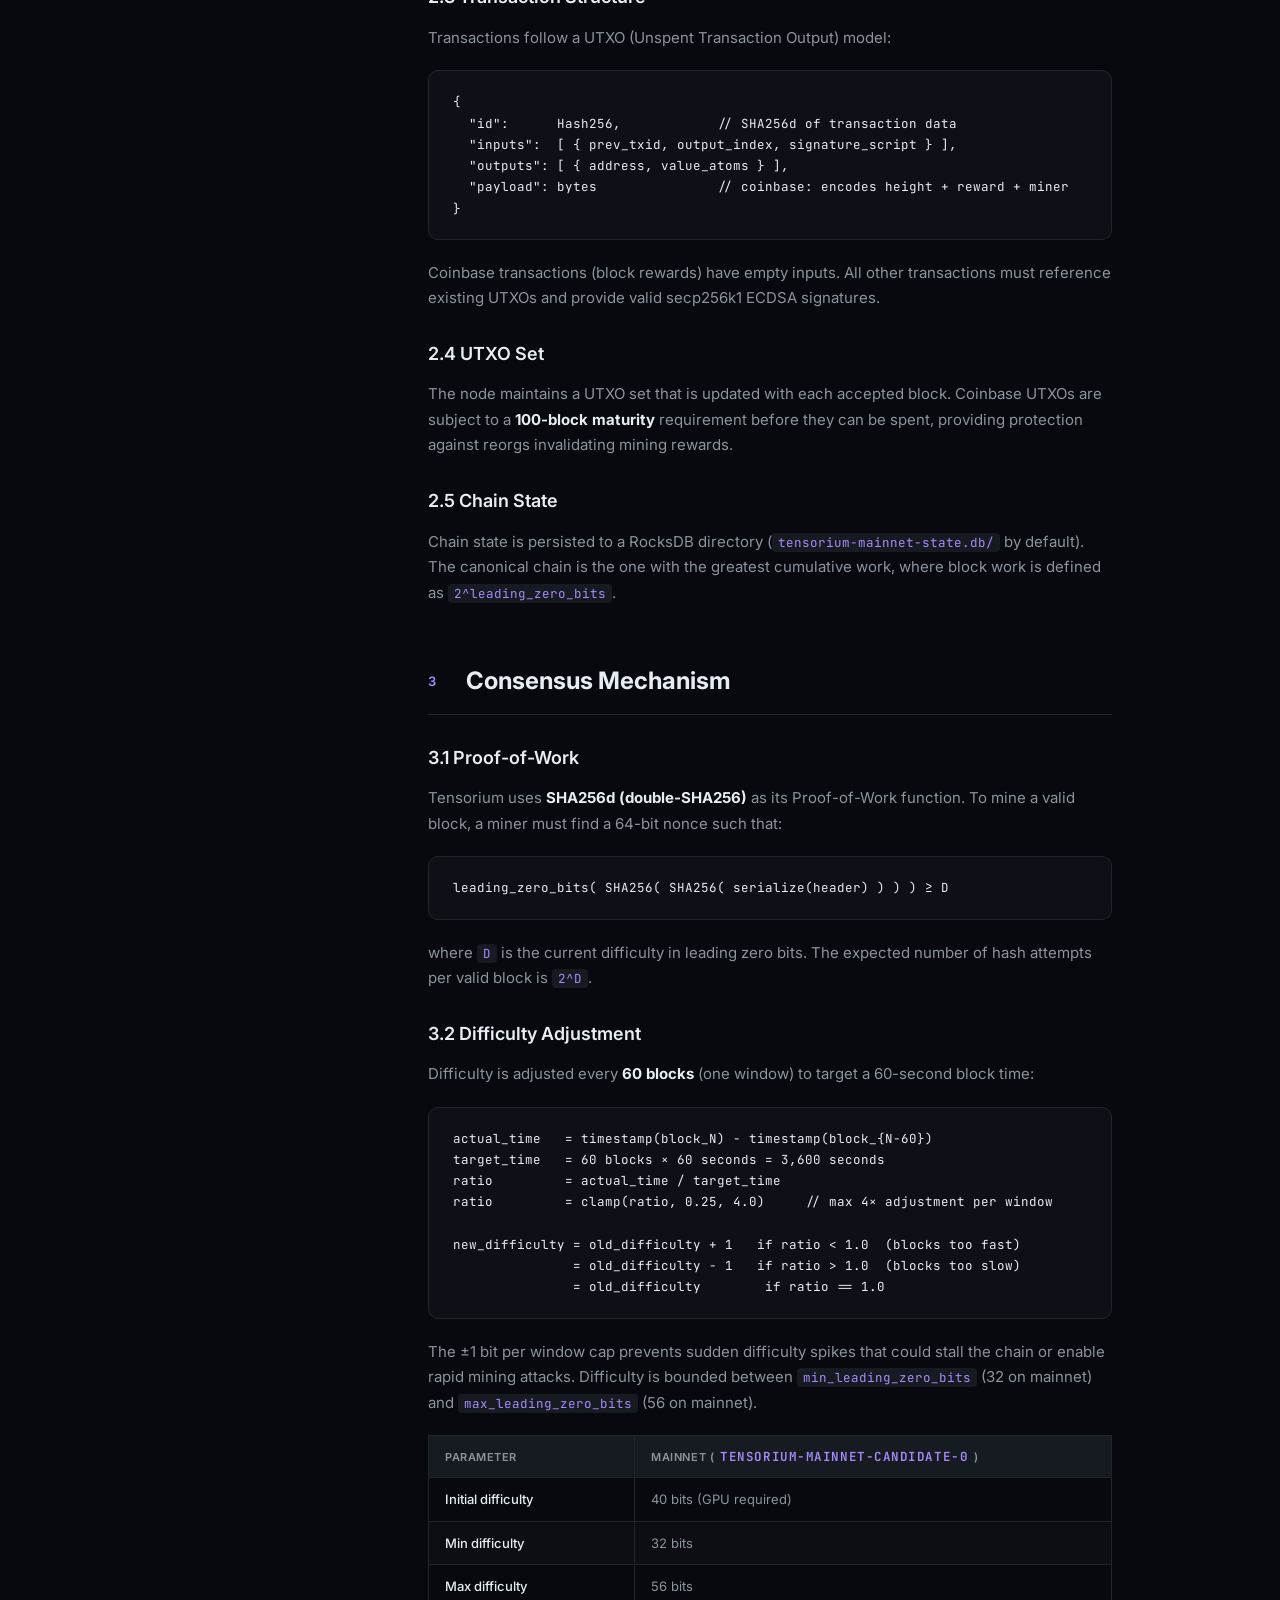
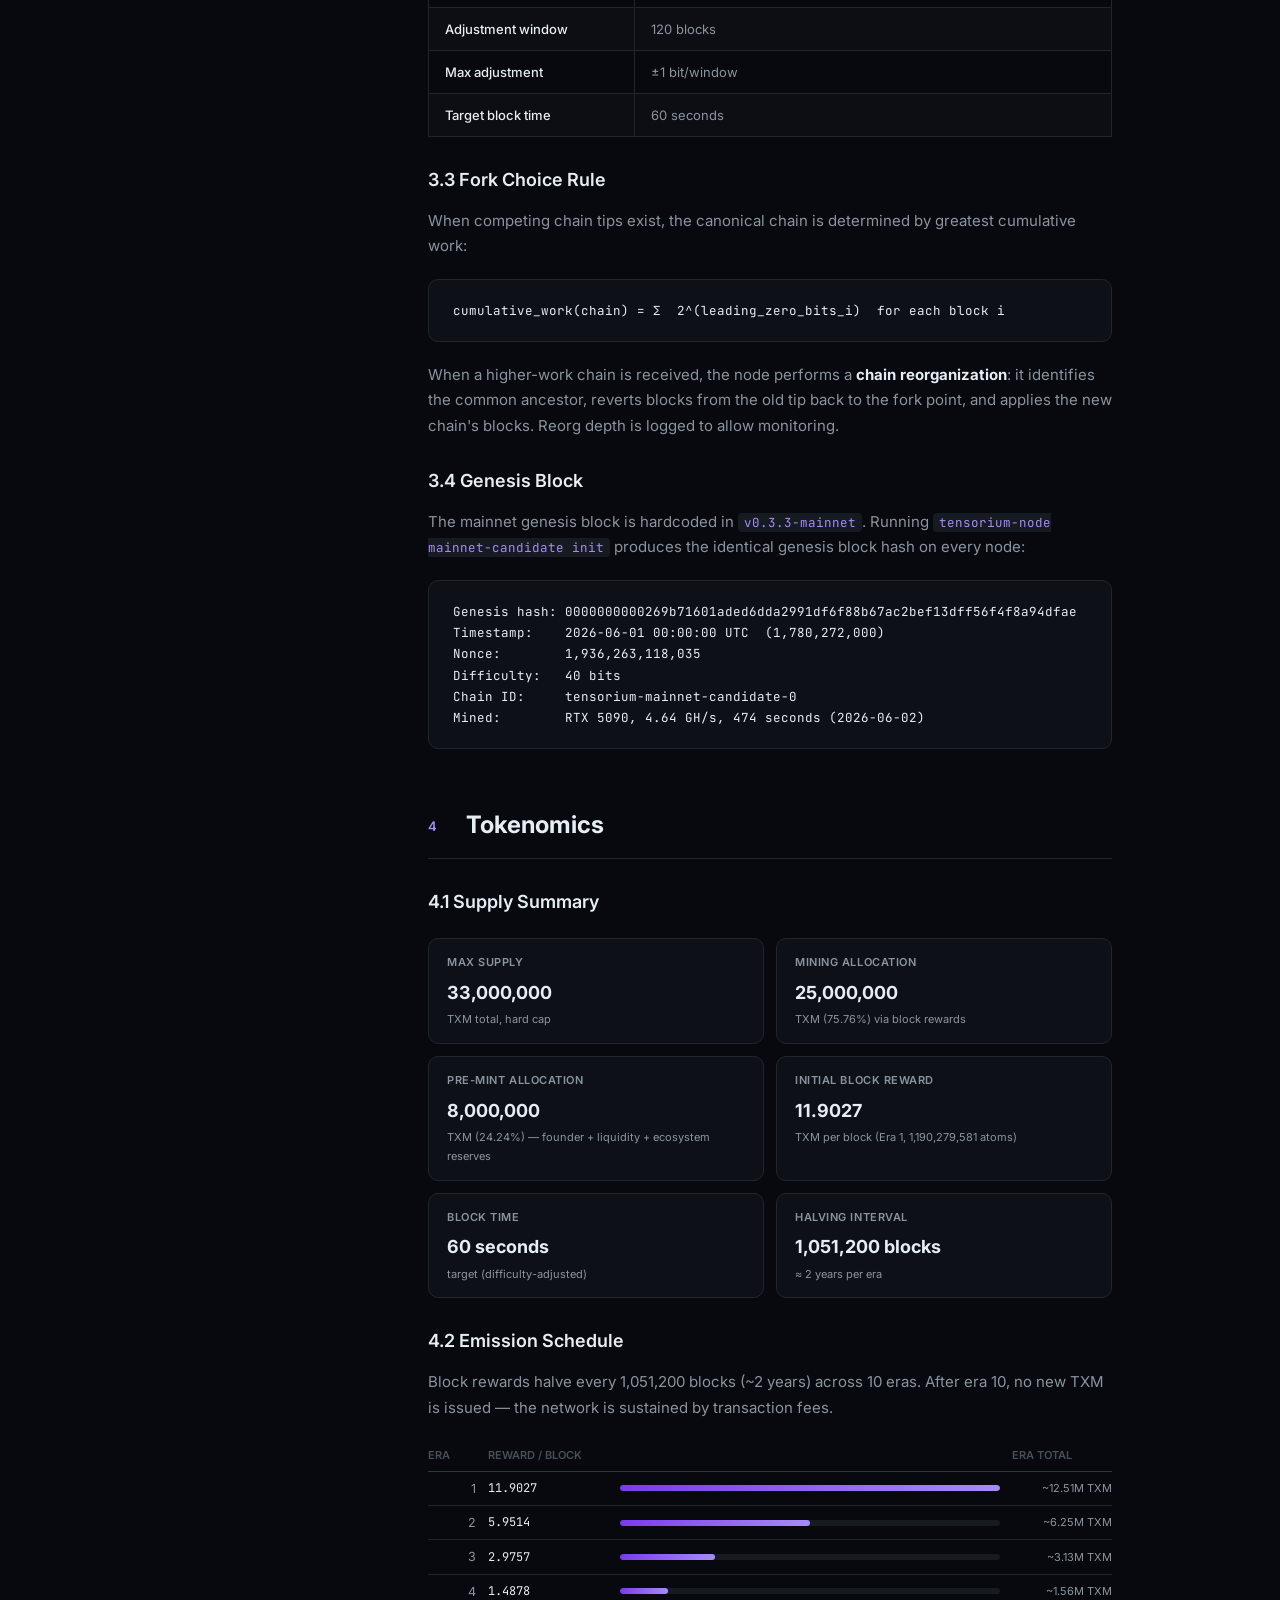
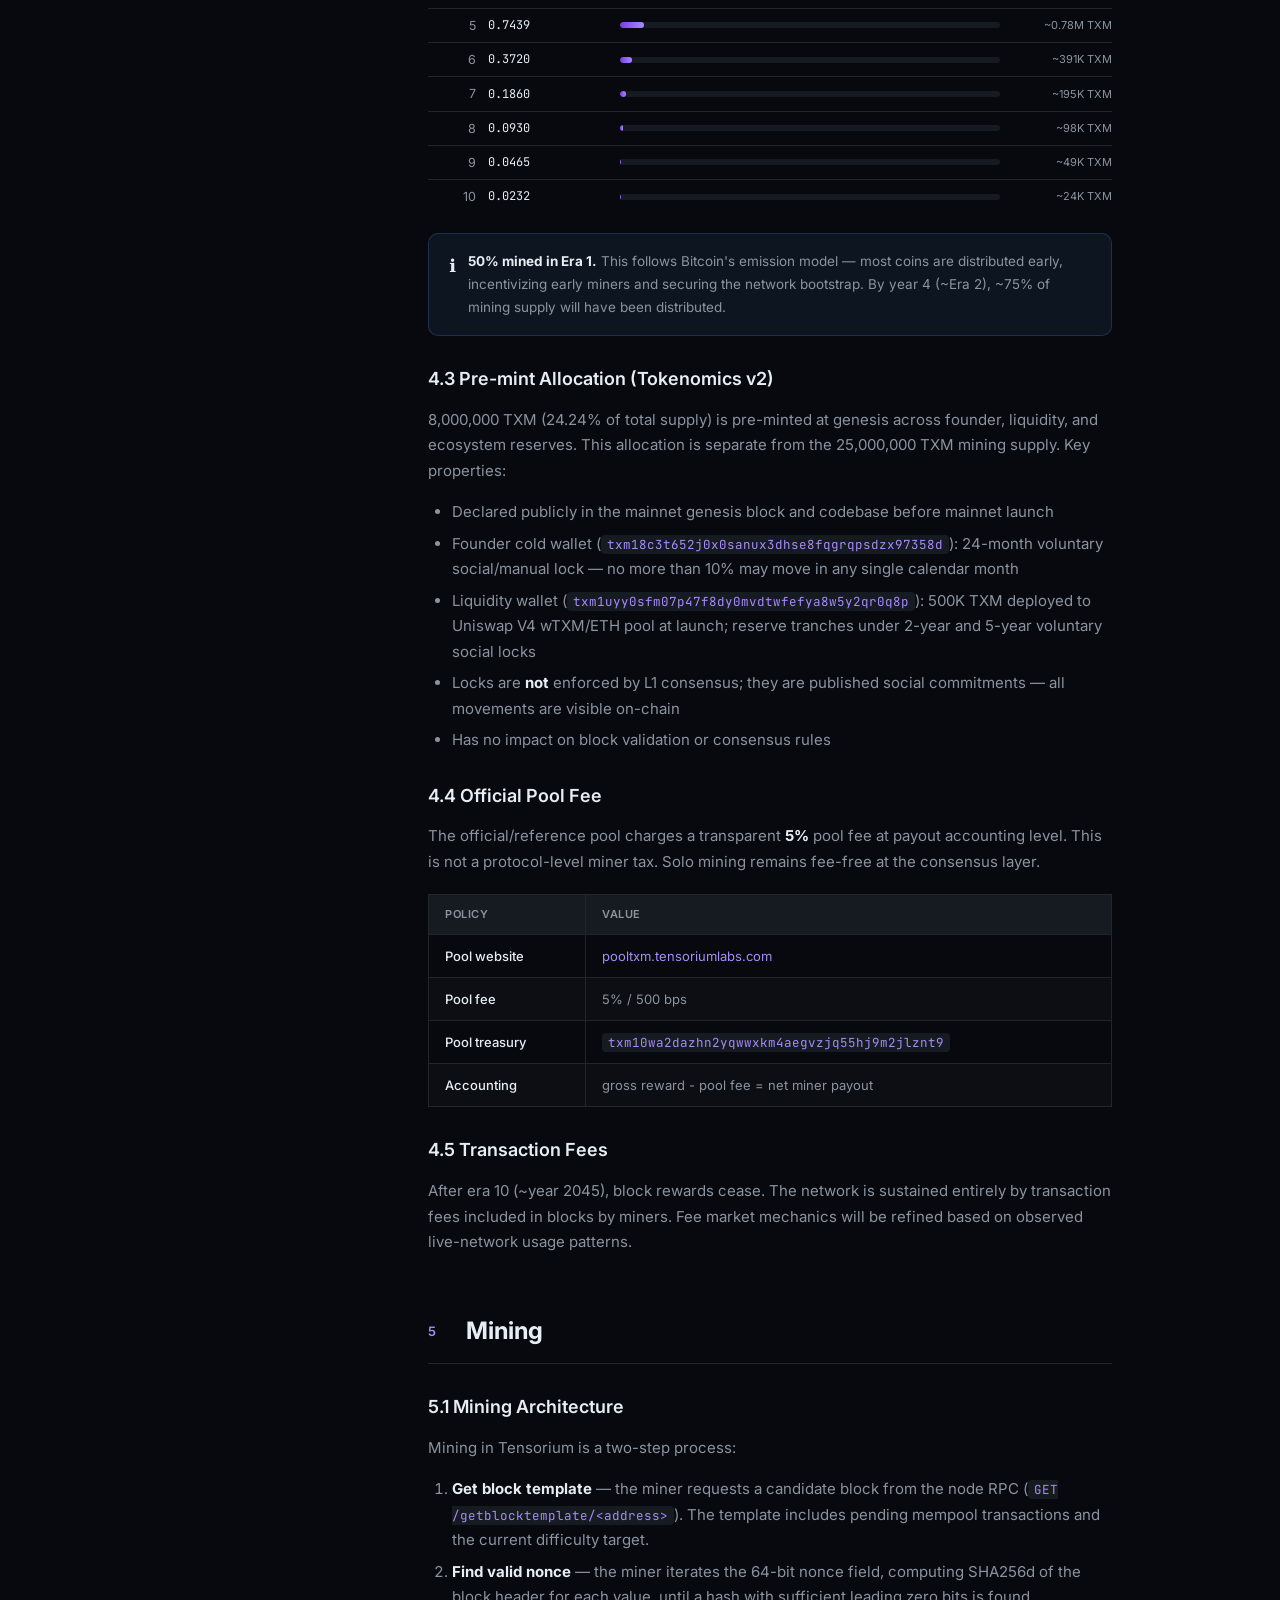
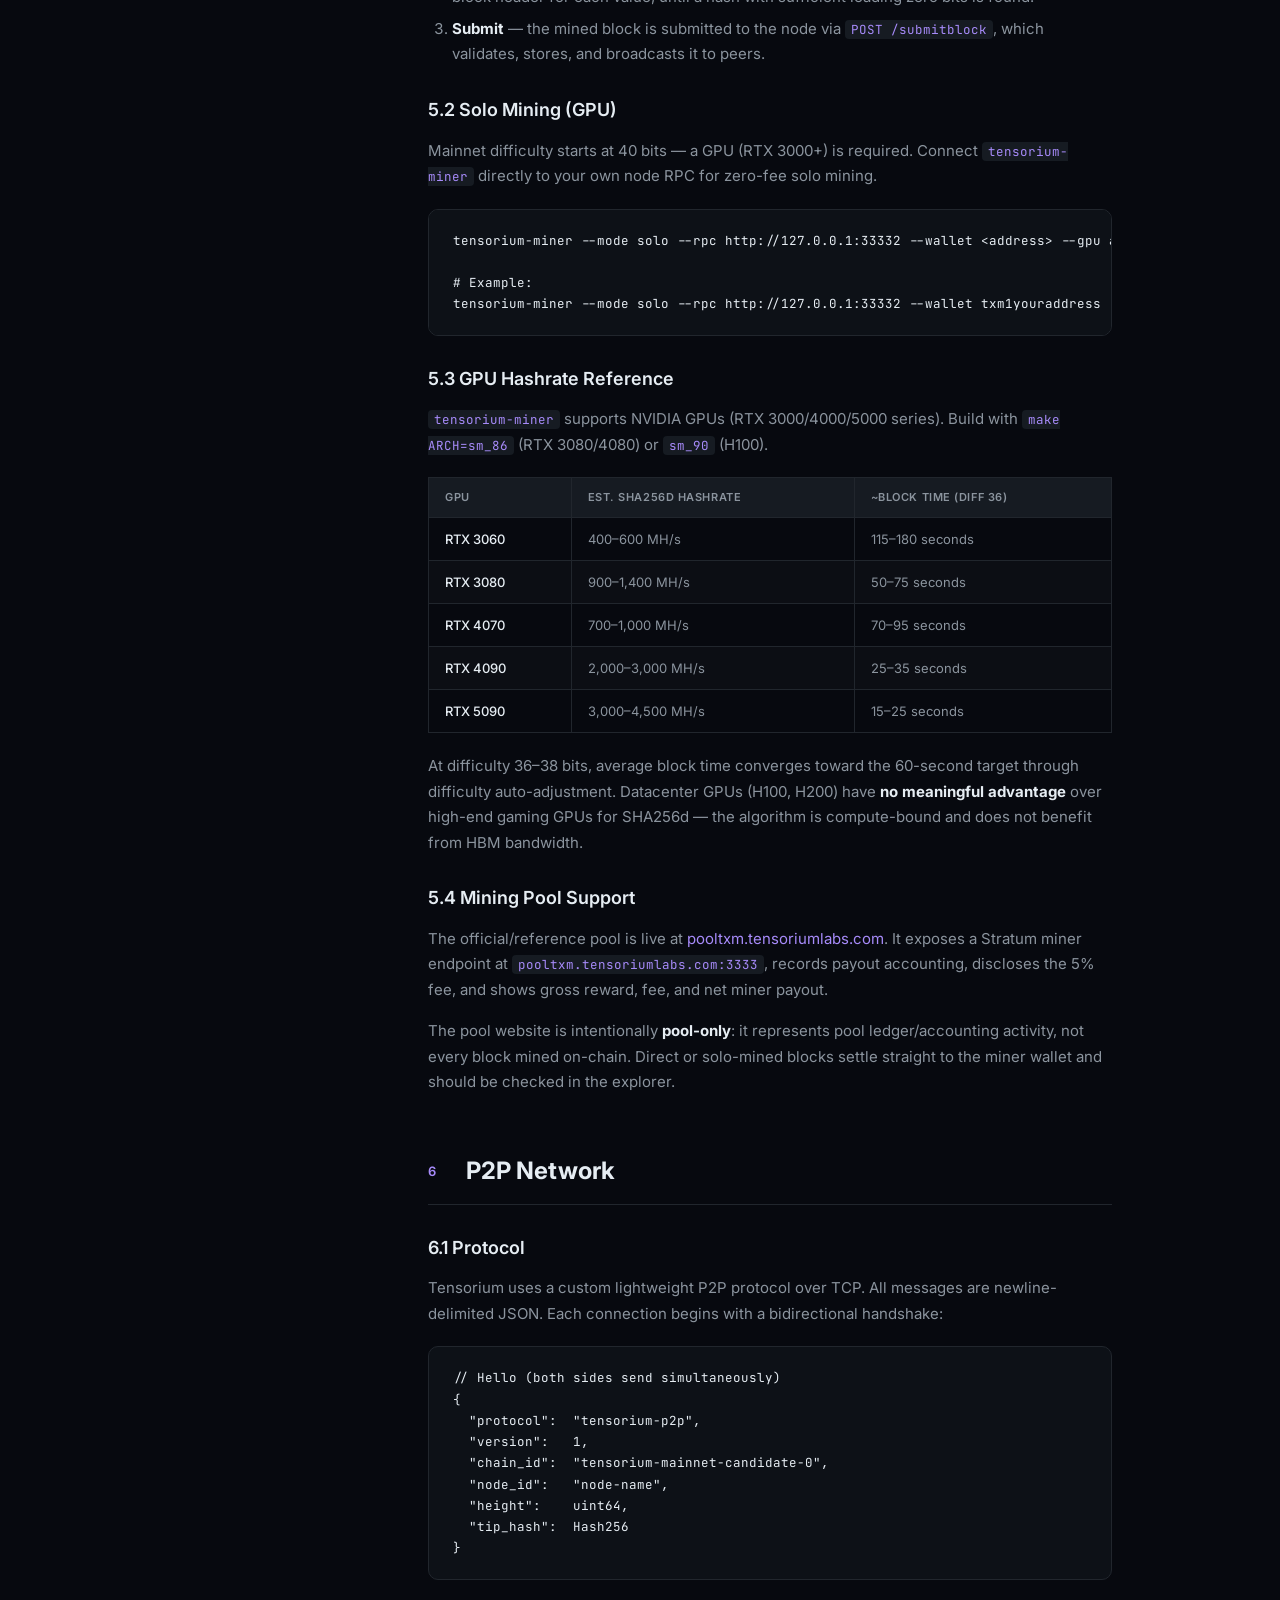
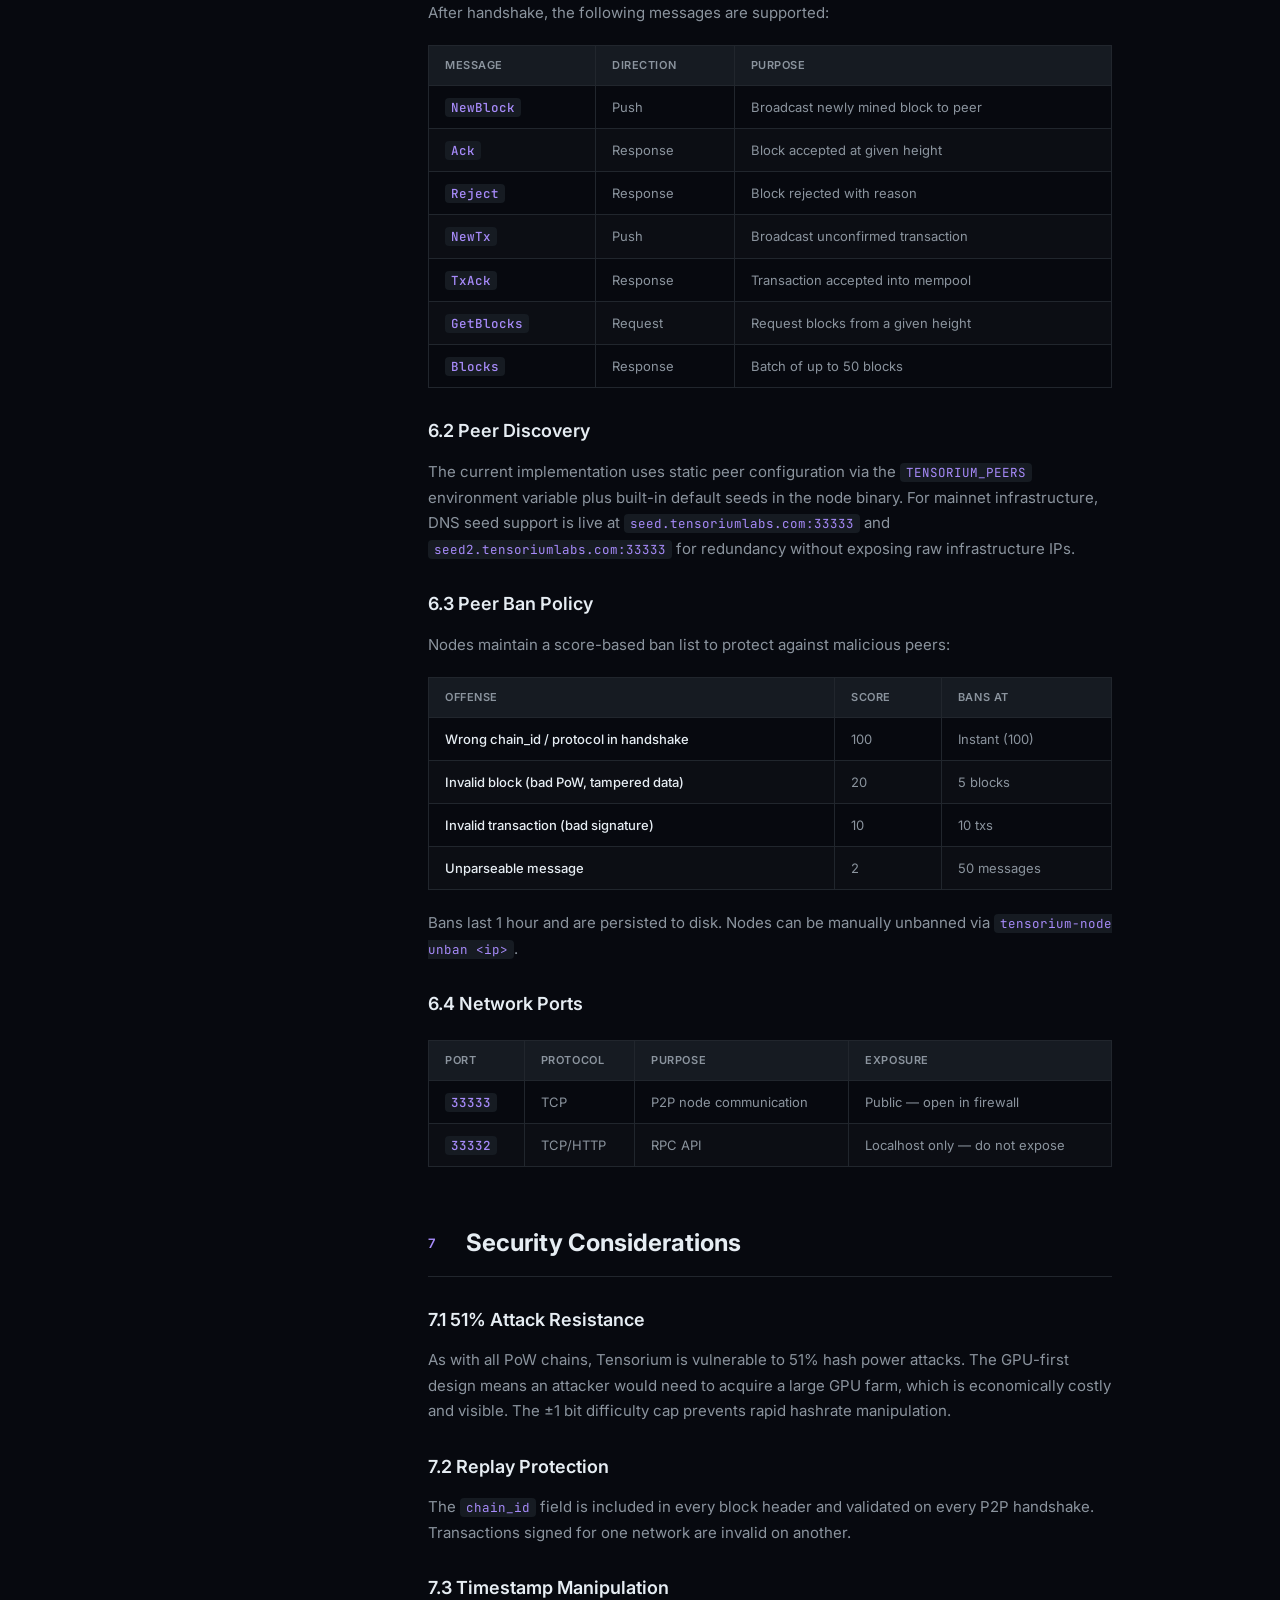
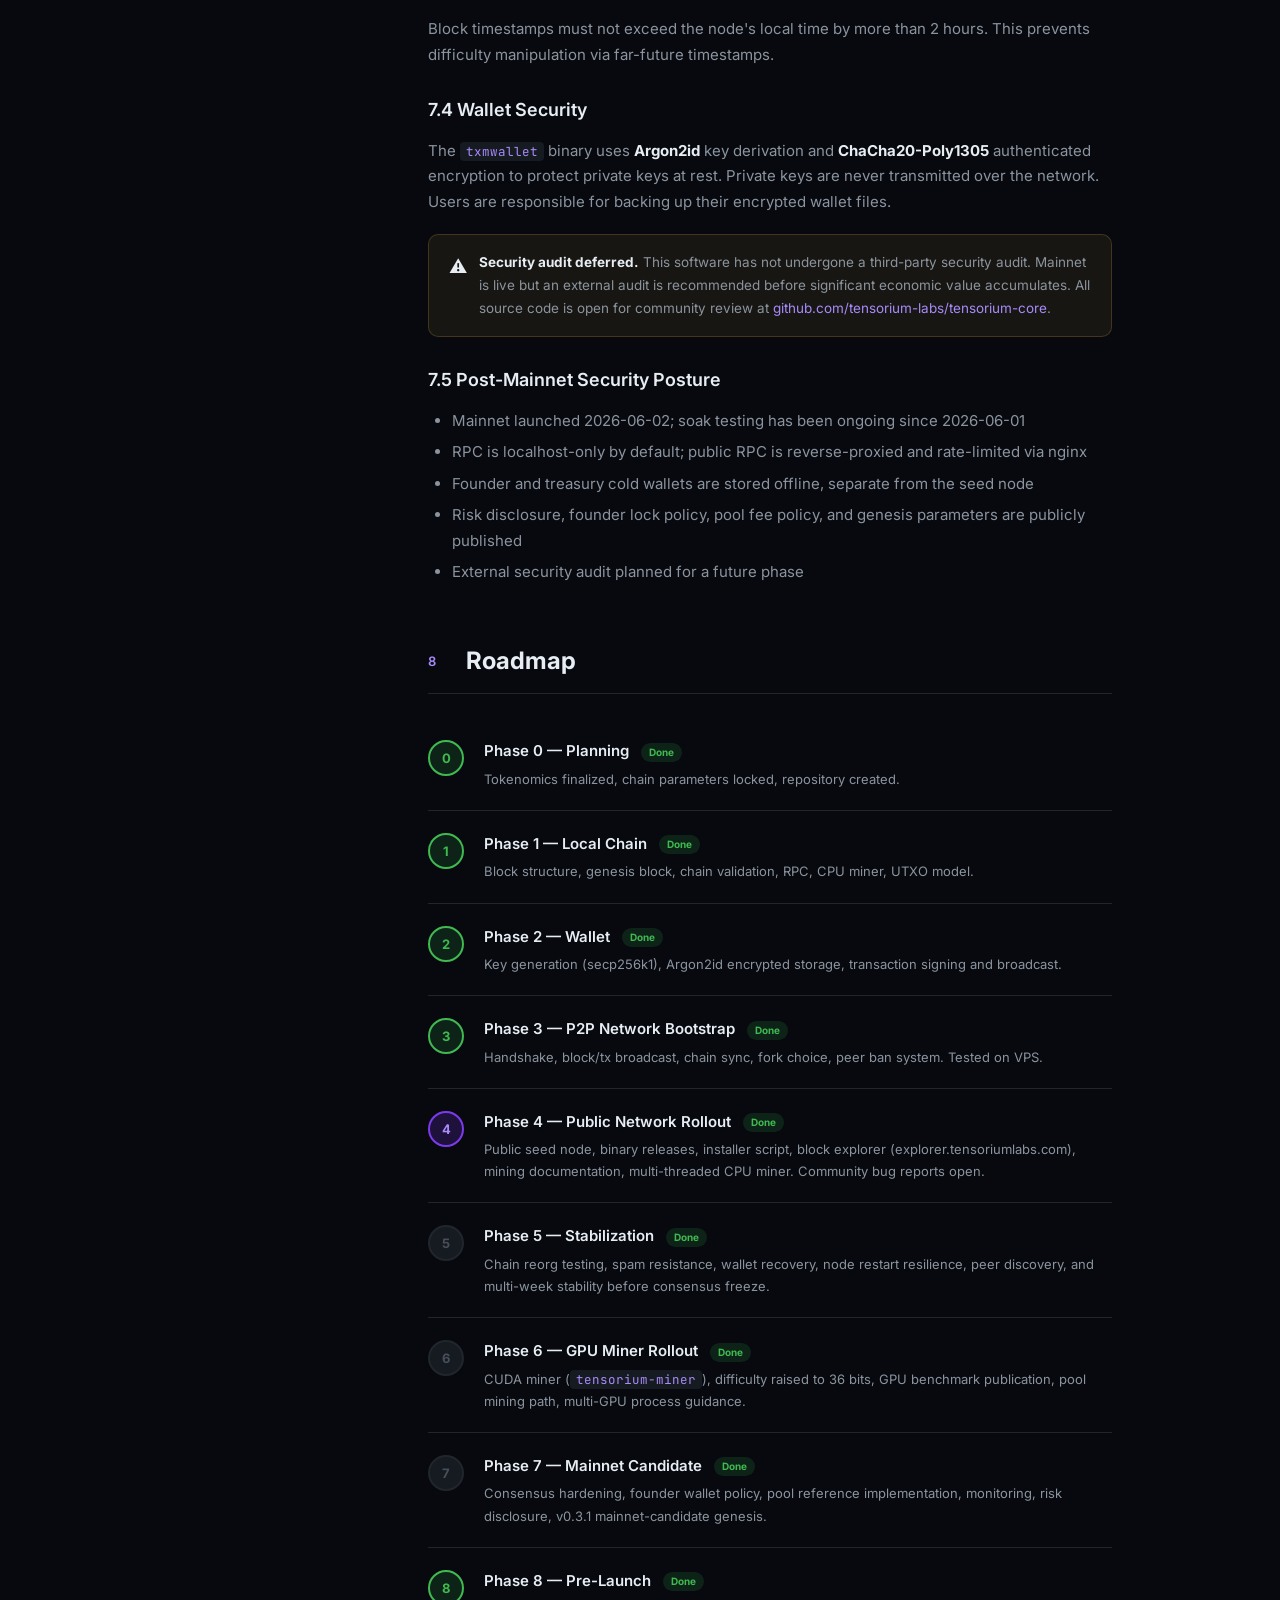
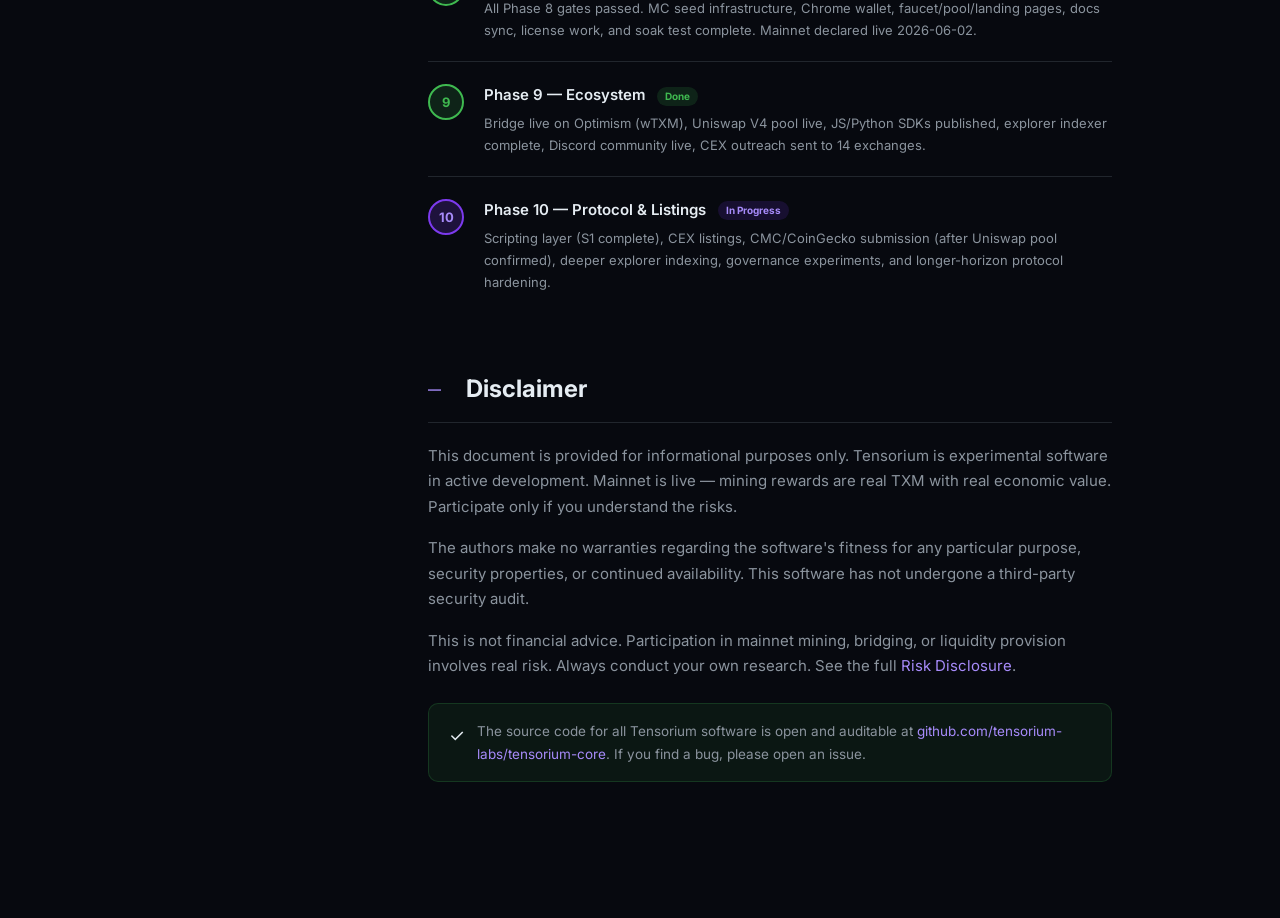
==== commit ad042ac2: "docs(whitepaper): align pool wording with live mining flow" ====
--- a/index.html
+++ b/index.html
@@ -110,7 +110,7 @@
       <ul>
         <li><strong>Explorer.</strong> <a href="https://explorer.tensoriumlabs.com" target="_blank">explorer.tensoriumlabs.com</a> for blocks, transactions, addresses, mempool, and basic chain charts.</li>
         <li><strong>Public RPC.</strong> <a href="https://rpc.tensoriumlabs.com" target="_blank">rpc.tensoriumlabs.com</a> for wallet and integrator access to the live chain.</li>
-        <li><strong>Pool website.</strong> <a href="https://pooltxm.tensoriumlabs.com" target="_blank">pooltxm.tensoriumlabs.com</a> for the reference pool, 5% fee disclosure, and miner-facing stats. Pool mining: <code>tensorium-miner --mode pool --pool stratum+tcp://pooltxm.tensoriumlabs.com:23336 --wallet &lt;address&gt; --worker &lt;name&gt;</code></li>
+        <li><strong>Pool website.</strong> <a href="https://pooltxm.tensoriumlabs.com" target="_blank">pooltxm.tensoriumlabs.com</a> for the reference pool, 5% fee disclosure, and miner-facing stats. Pool mining: <code>tensorium-miner --mode pool --pool stratum+tcp://pooltxm.tensoriumlabs.com:3333 --wallet &lt;address&gt; --worker &lt;name&gt;</code>. The website shows <strong>pool ledger</strong> entries only; direct/solo-mined blocks remain visible on-chain in the explorer.</li>
         <li><strong>Bridge and DEX.</strong> <a href="https://bridge.tensoriumlabs.com" target="_blank">bridge.tensoriumlabs.com</a> — live bridge to Optimism (wTXM at <code>0x2e71FD45530FAe75B6b427F3e71A0CDEB146C20e</code>). Uniswap V4 wTXM/ETH pool live on OP Mainnet. <a href="https://otc.tensoriumlabs.com" target="_blank">otc.tensoriumlabs.com</a> for OTC trades.</li>
         <li><strong>Browser wallet.</strong> A Chrome-compatible wallet extension is implemented in <a href="https://github.com/tensorium-labs/tensorium-wallet-extension" target="_blank">tensorium-wallet-extension</a>; Chrome Web Store submission is still pending.</li>
       </ul>
@@ -352,7 +352,8 @@
       <p>At difficulty 36–38 bits, average block time converges toward the 60-second target through difficulty auto-adjustment. Datacenter GPUs (H100, H200) have <strong>no meaningful advantage</strong> over high-end gaming GPUs for SHA256d — the algorithm is compute-bound and does not benefit from HBM bandwidth.</p>
 
       <h3>5.4 Mining Pool Support</h3>
-      <p>The official/reference pool is live at <a href="https://pooltxm.tensoriumlabs.com" target="_blank">pooltxm.tensoriumlabs.com</a>. It exposes a miner RPC endpoint at <code>pooltxm.tensoriumlabs.com:23336</code>, records payout accounting, discloses the 5% fee, and shows gross reward, fee, and net miner payout.</p>
+      <p>The official/reference pool is live at <a href="https://pooltxm.tensoriumlabs.com" target="_blank">pooltxm.tensoriumlabs.com</a>. It exposes a Stratum miner endpoint at <code>pooltxm.tensoriumlabs.com:3333</code>, records payout accounting, discloses the 5% fee, and shows gross reward, fee, and net miner payout.</p>
+      <p>The pool website is intentionally <strong>pool-only</strong>: it represents pool ledger/accounting activity, not every block mined on-chain. Direct or solo-mined blocks settle straight to the miner wallet and should be checked in the explorer.</p>
     </div>
 
     <!-- 6. Network -->
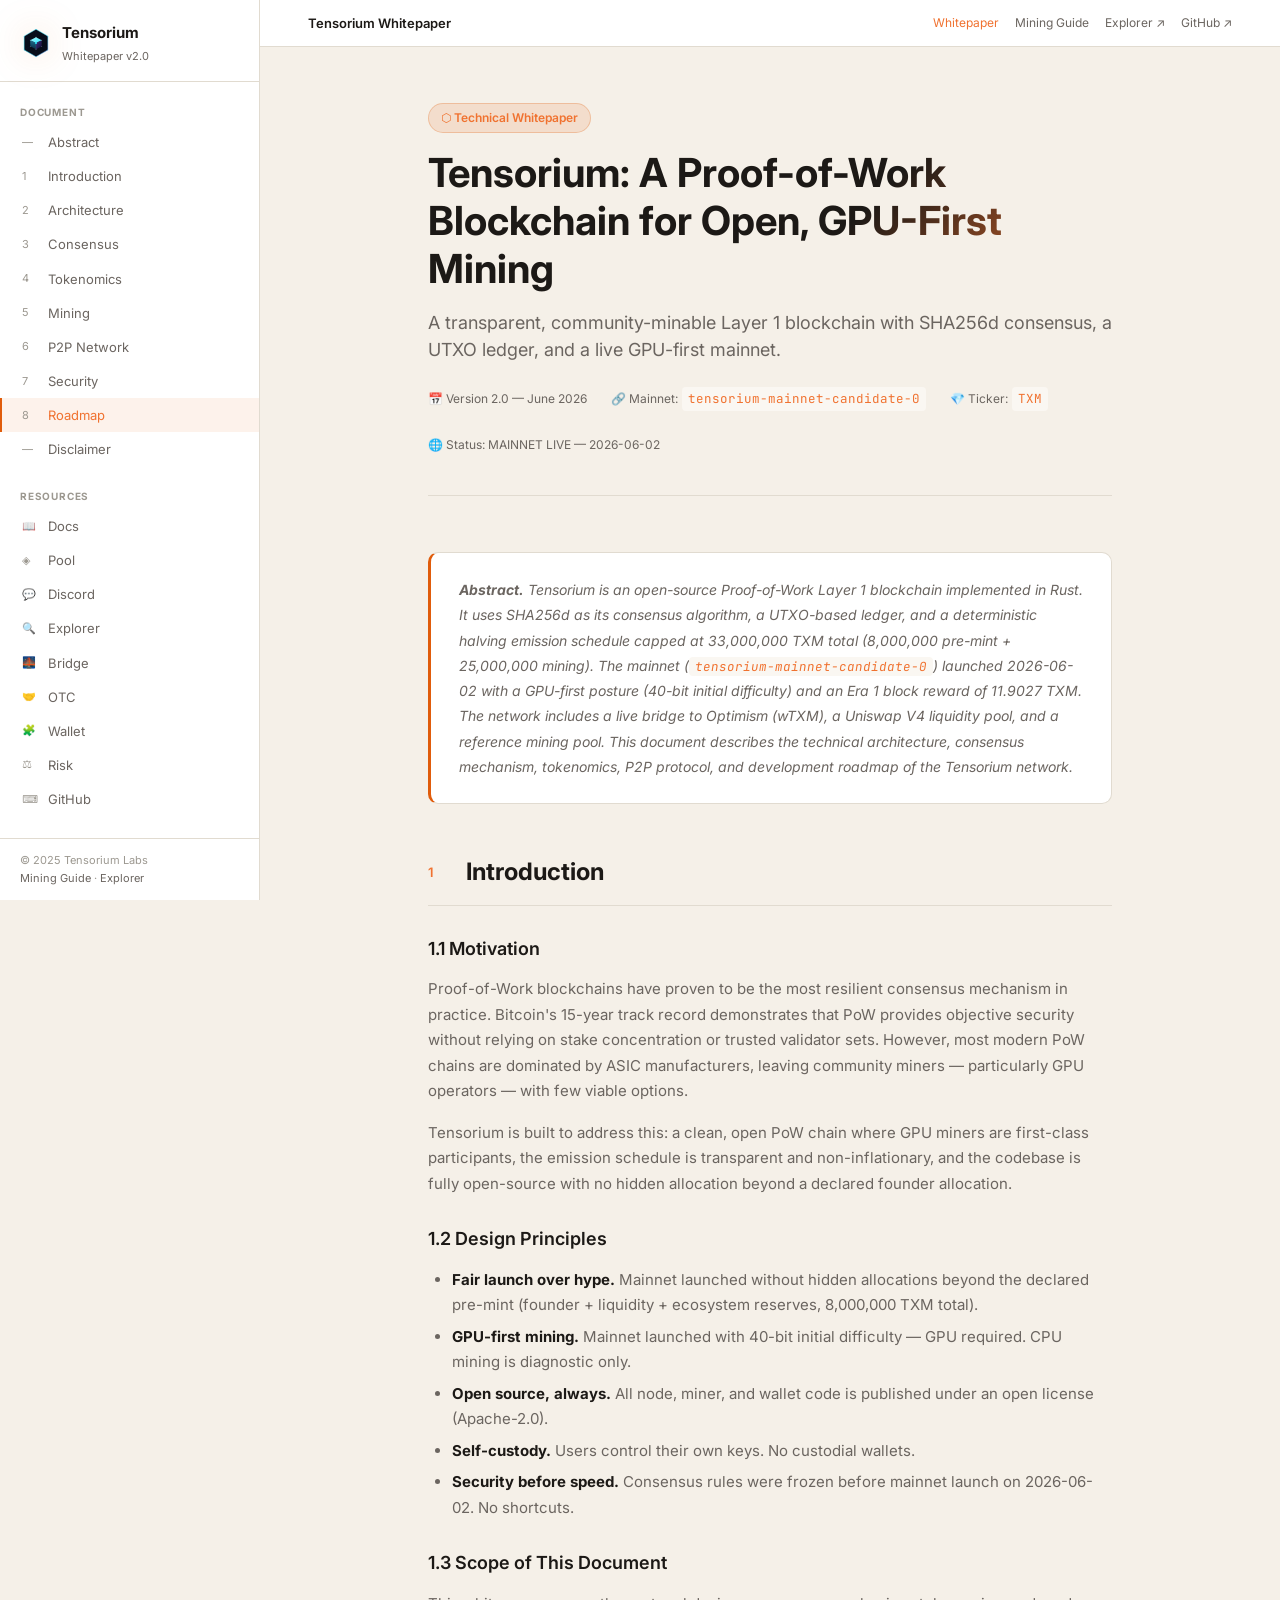
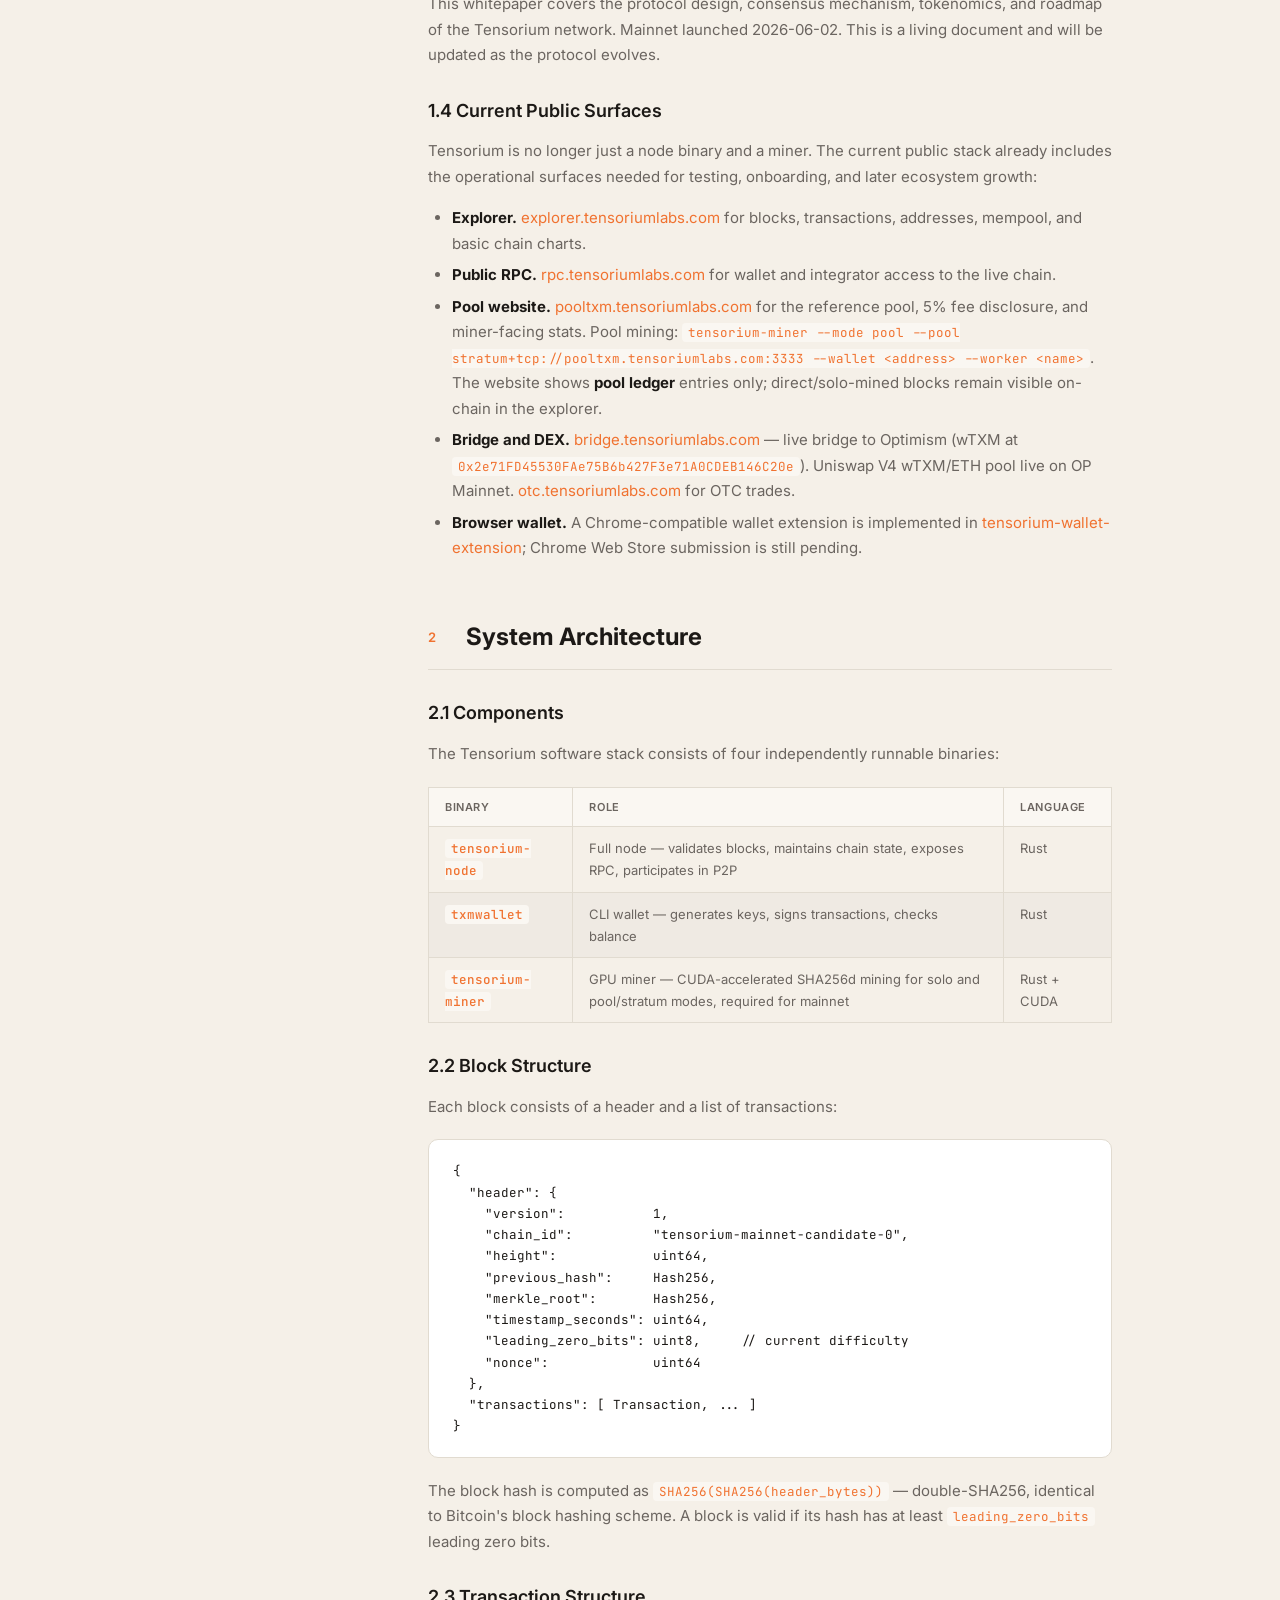
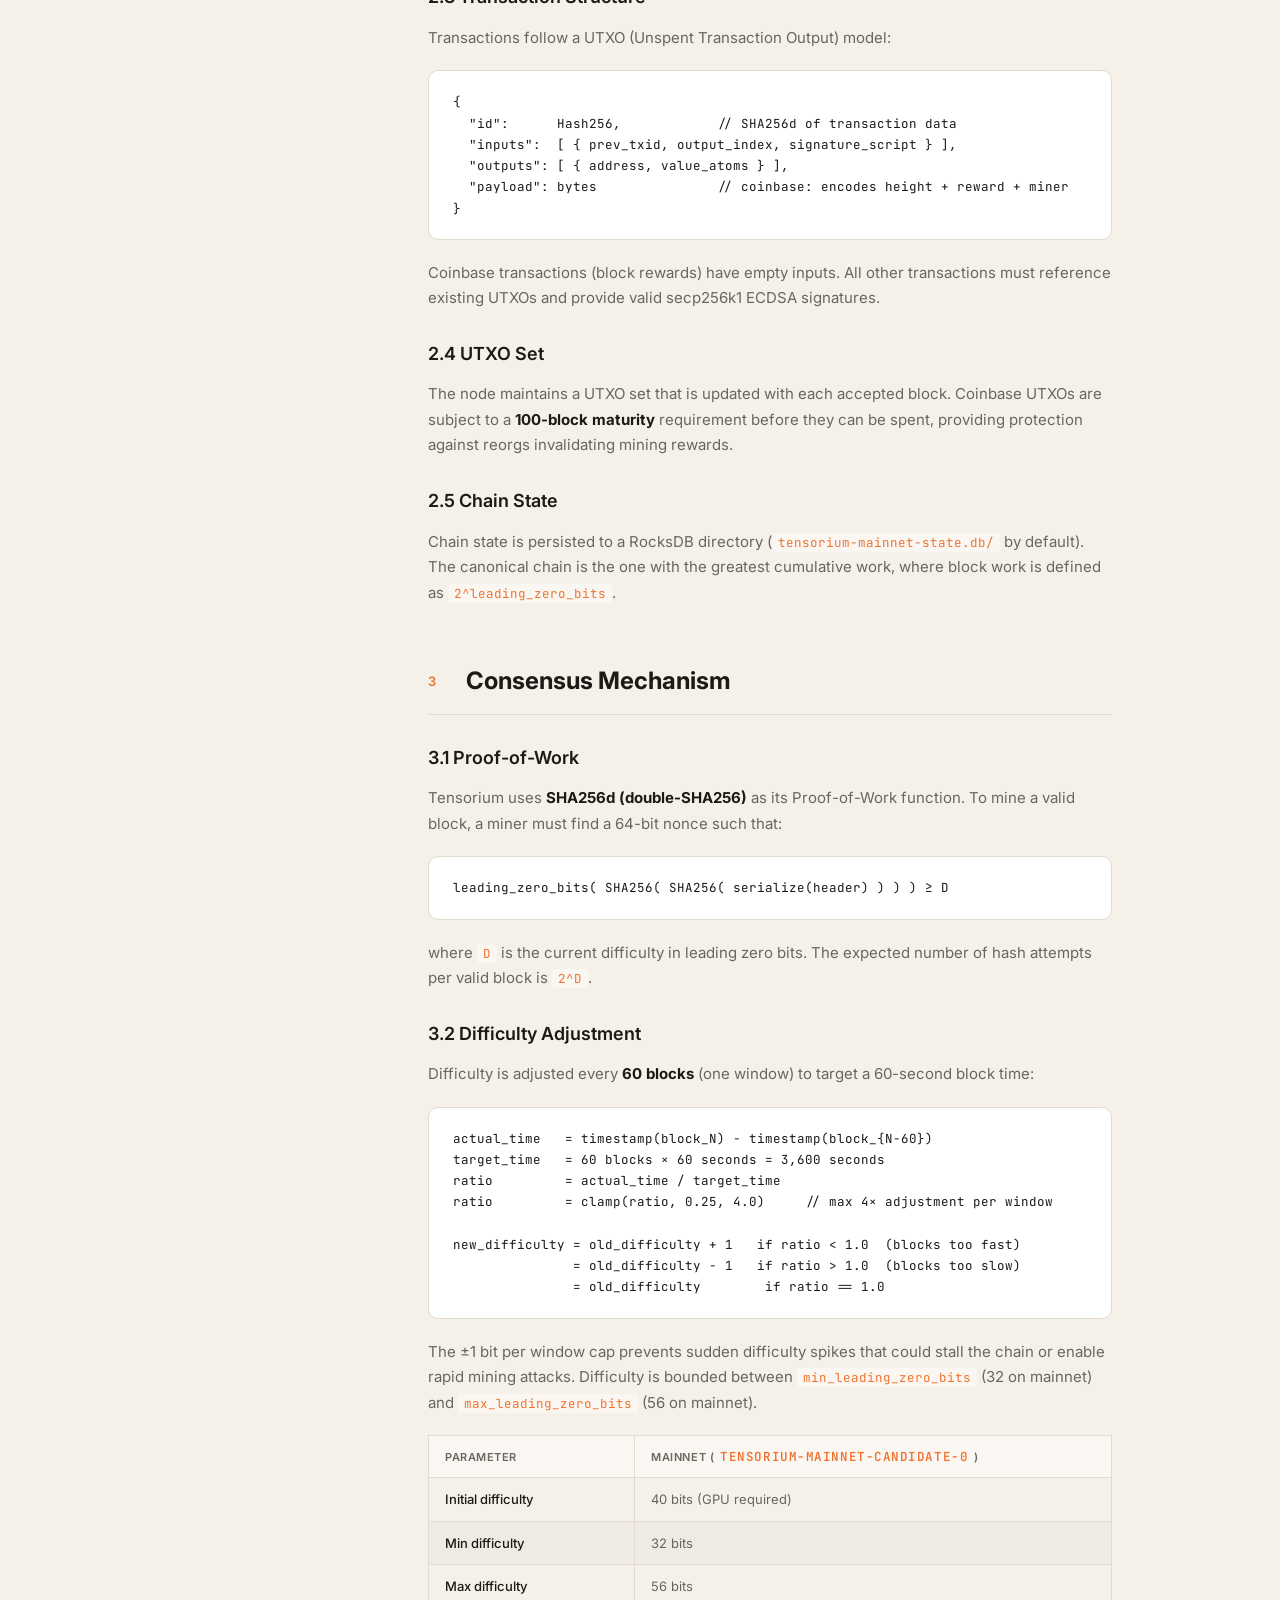
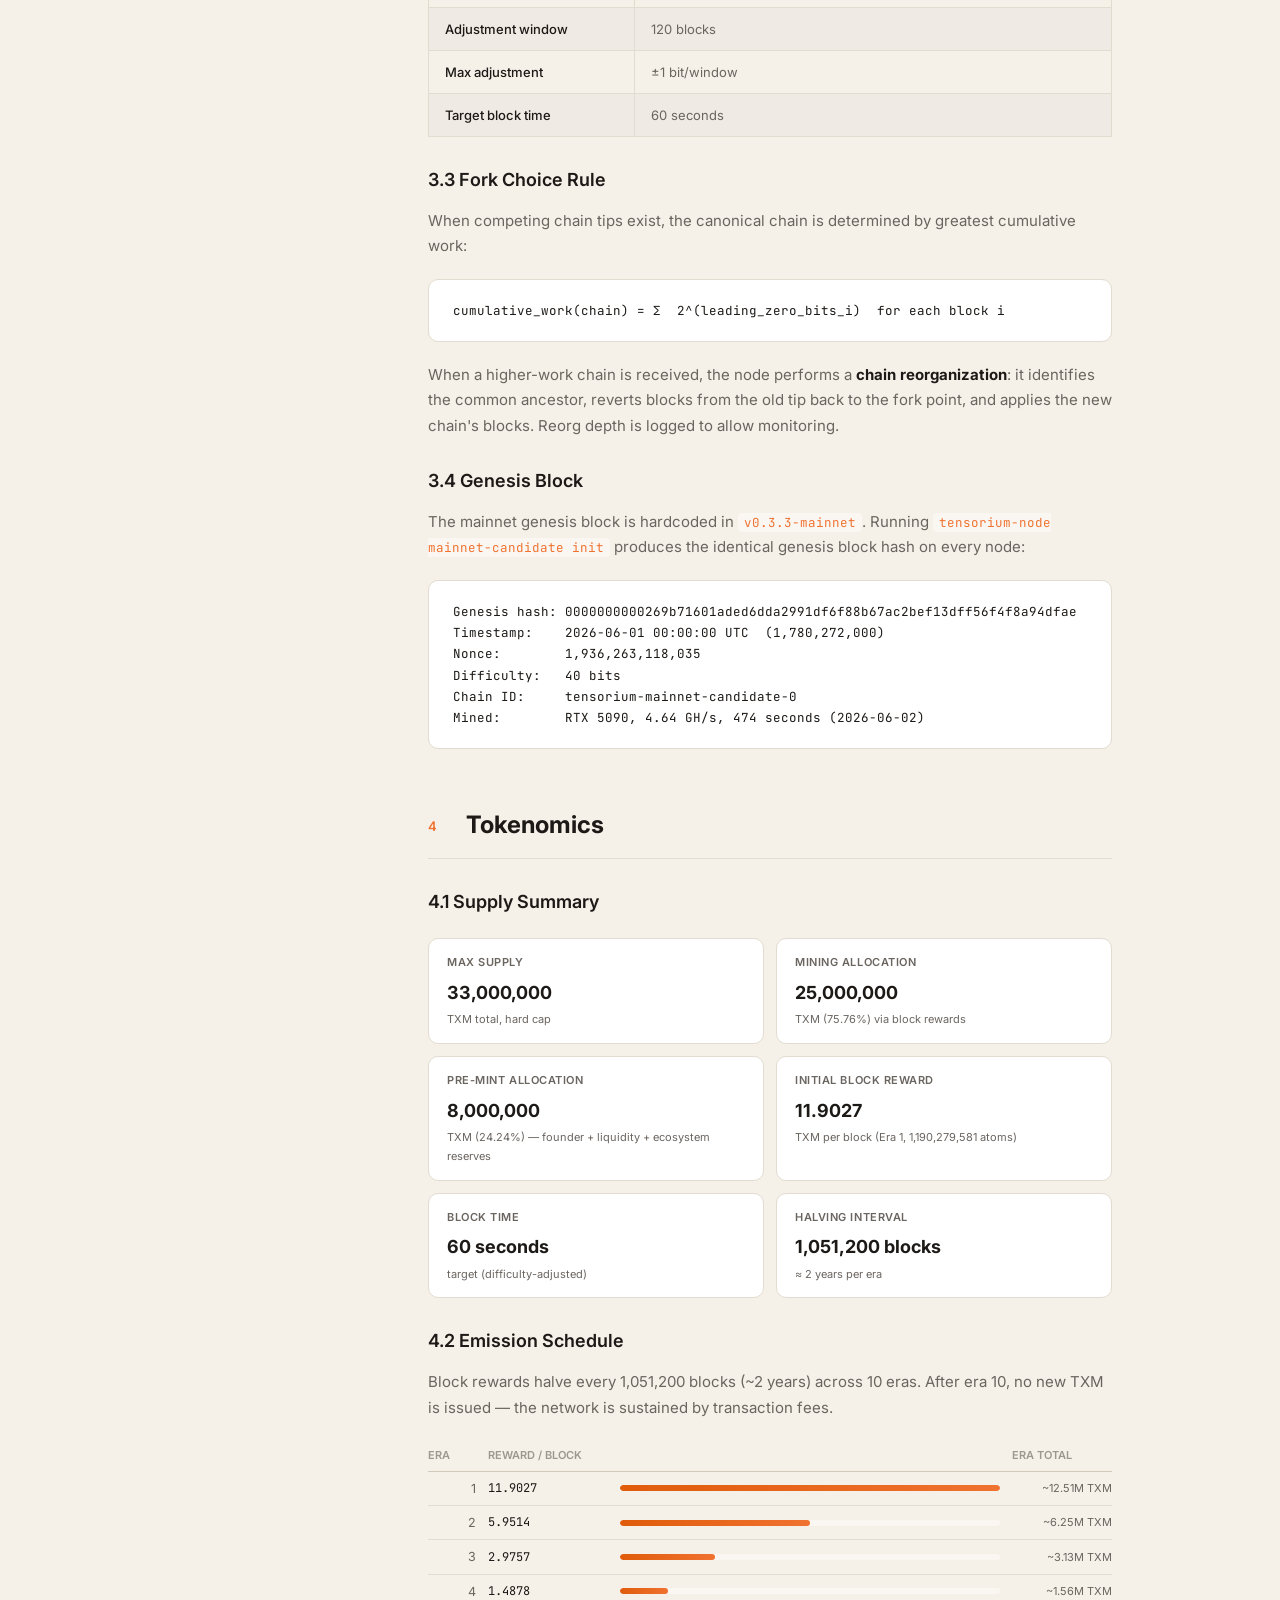
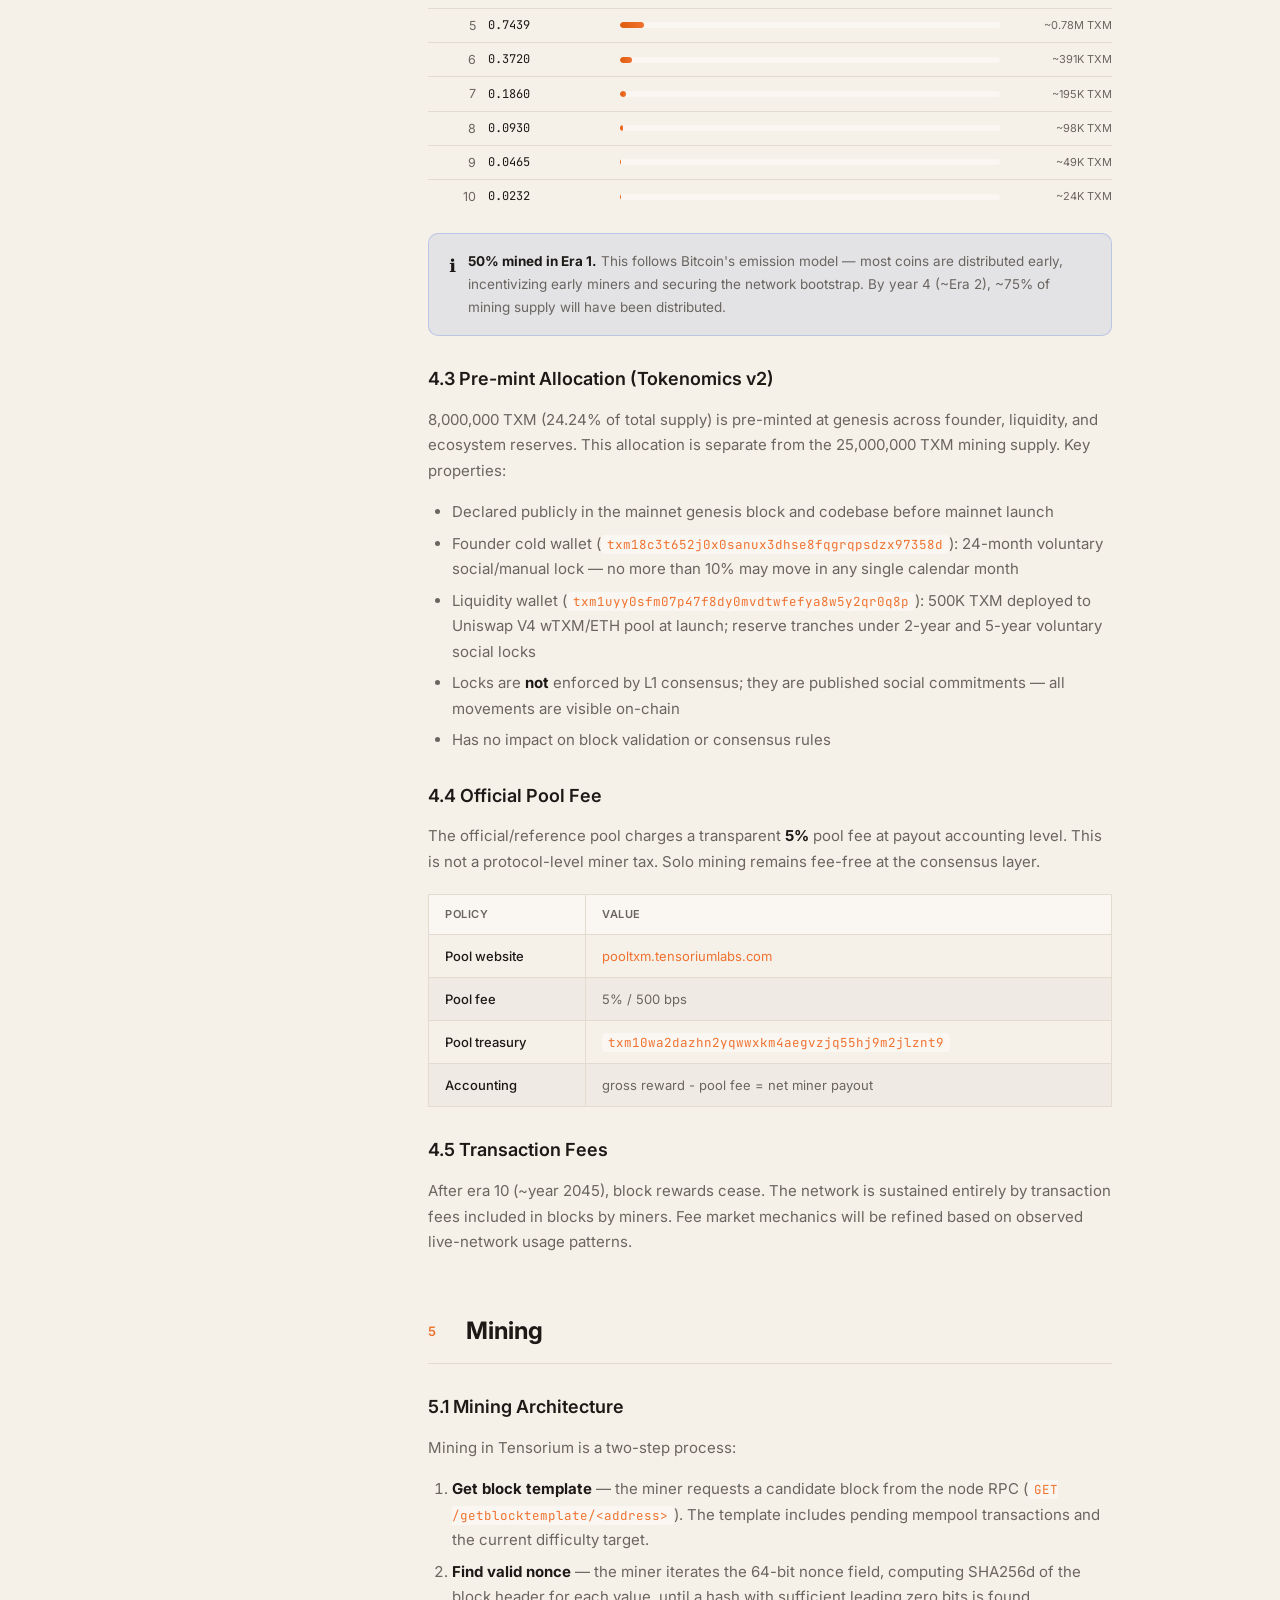
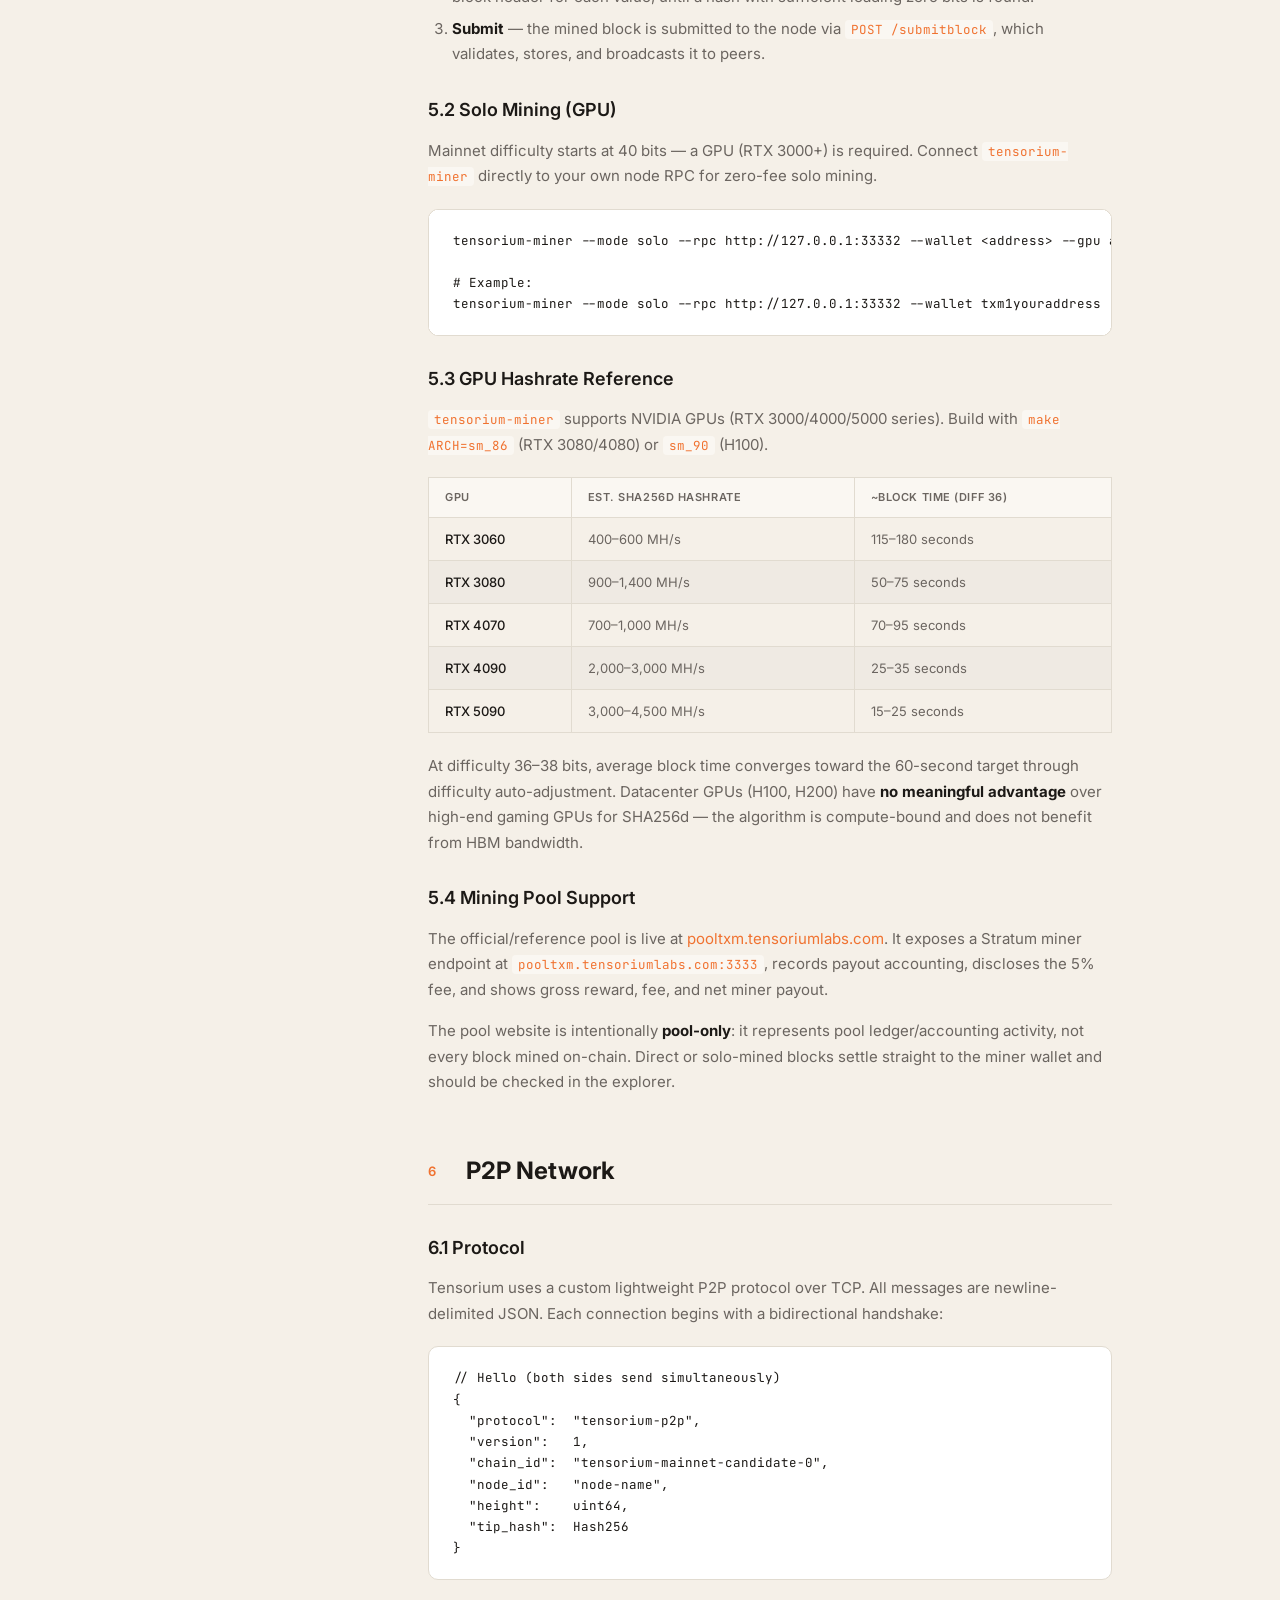
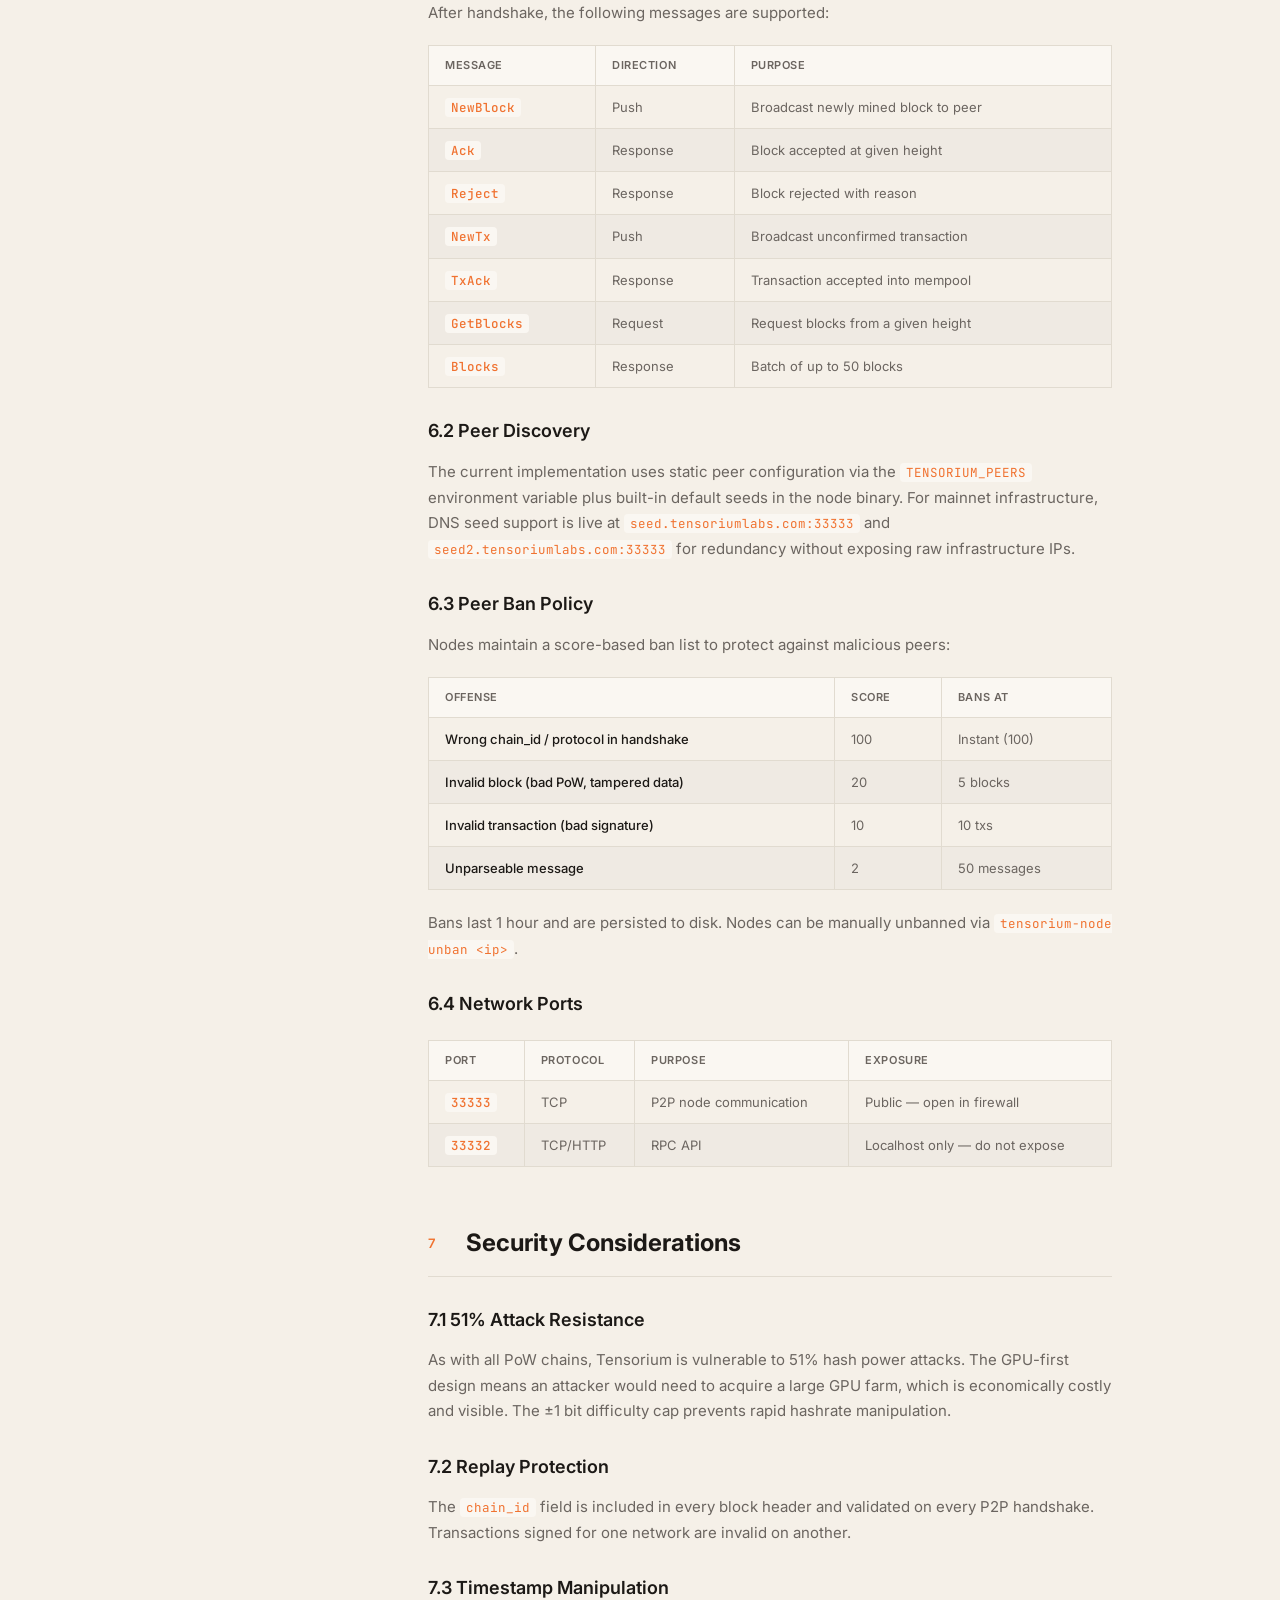
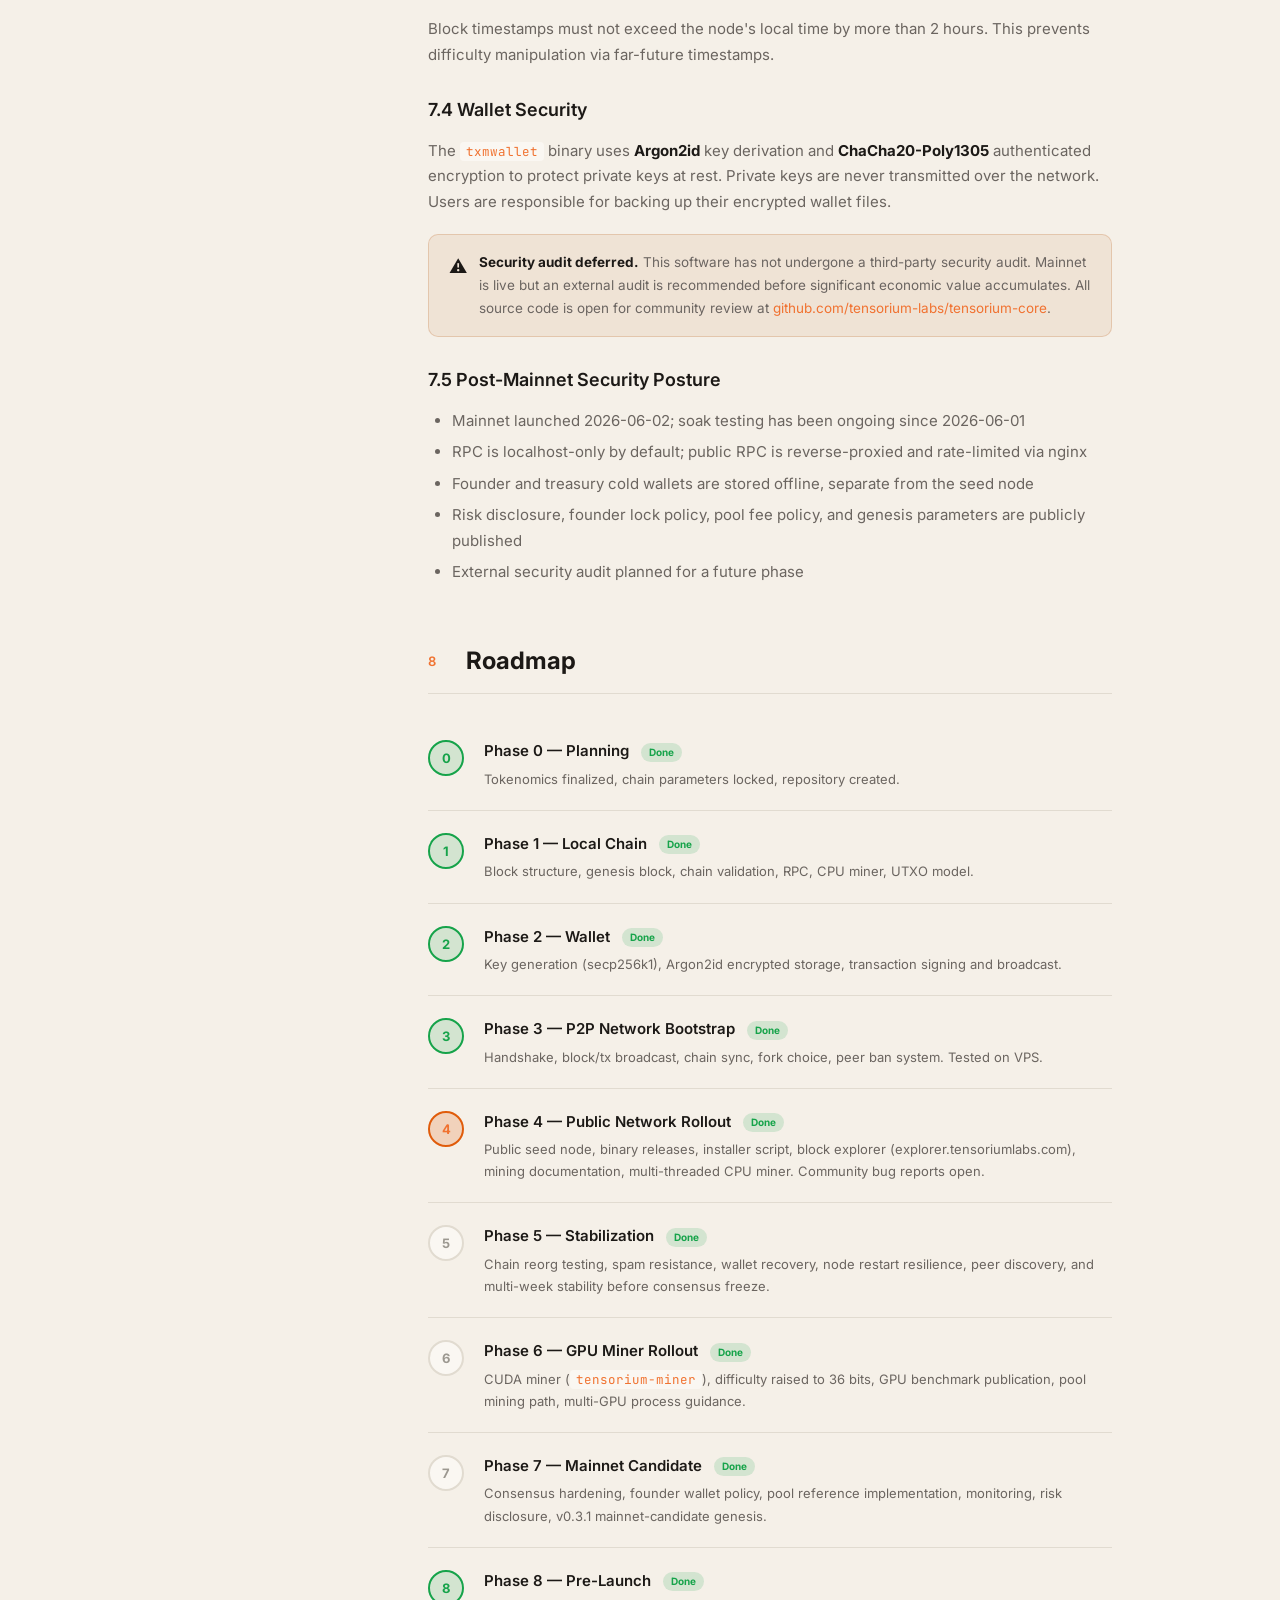
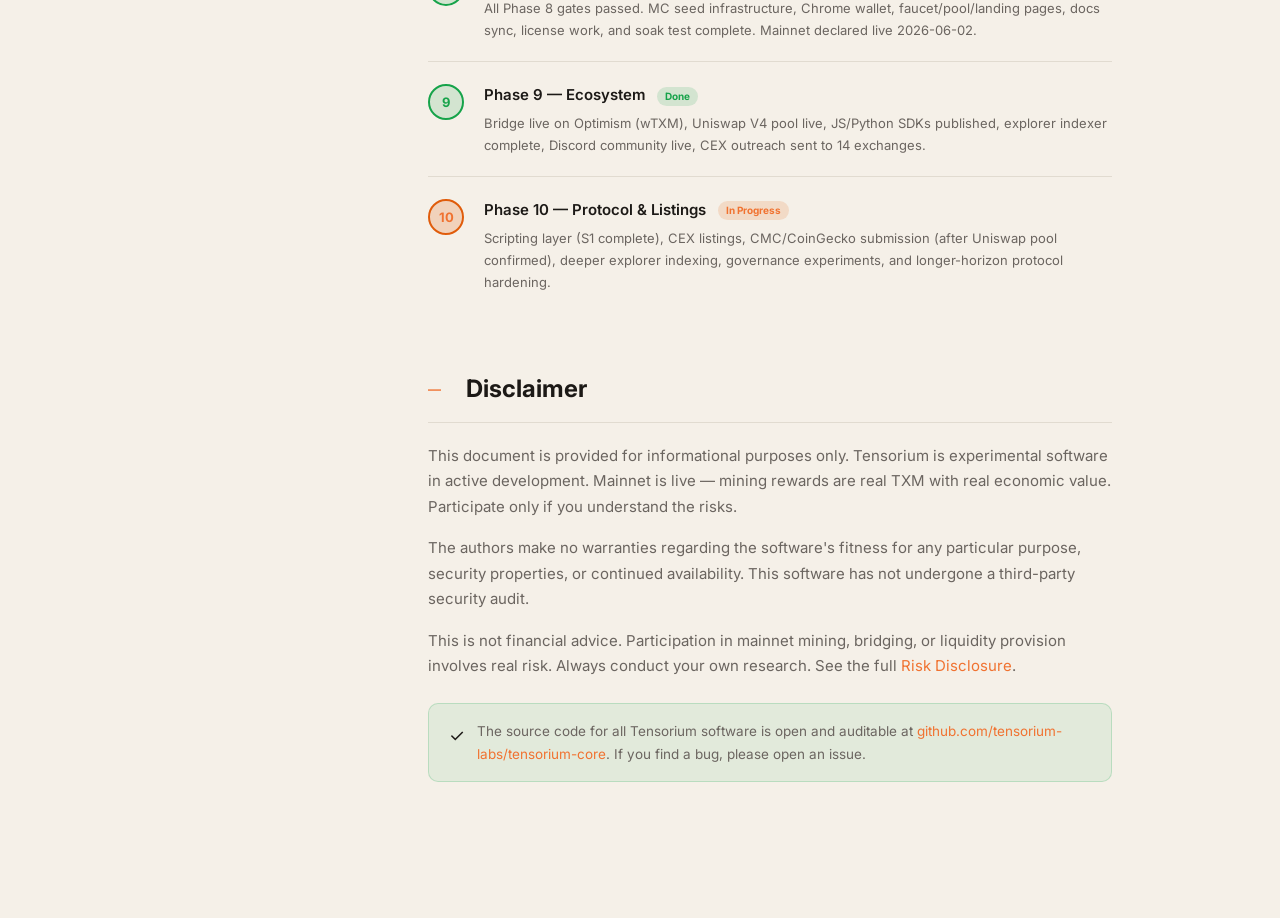
==== commit 373858ed: "brand: apply Tensor Light theme + fix dead Telegram/Faucet links Replace dark/purple :root palette w" ====
--- a/index.html
+++ b/index.html
@@ -37,9 +37,8 @@
     <div class="nav-section" style="margin-top:16px">Resources</div>
     <a href="https://docs.tensoriumlabs.com"            class="nav-link" target="_blank"><span class="nav-num">📖</span> Docs</a>
     <a href="https://pooltxm.tensoriumlabs.com"         class="nav-link" target="_blank"><span class="nav-num">◈</span> Pool</a>
-    <a href="https://t.me/+QOsnpSdhDGZkZGQ1"           class="nav-link" target="_blank"><span class="nav-num">💬</span> Telegram</a>
+    <a href="https://discord.gg/KkgGSZKVZw"            class="nav-link" target="_blank"><span class="nav-num">💬</span> Discord</a>
     <a href="https://explorer.tensoriumlabs.com"        class="nav-link" target="_blank"><span class="nav-num">🔍</span> Explorer</a>
-    <a href="https://faucet.tensoriumlabs.com"              class="nav-link" target="_blank"><span class="nav-num">💧</span> Faucet</a>
     <a href="https://bridge.tensoriumlabs.com"              class="nav-link" target="_blank"><span class="nav-num">🌉</span> Bridge</a>
     <a href="https://otc.tensoriumlabs.com"                 class="nav-link" target="_blank"><span class="nav-num">🤝</span> OTC</a>
     <a href="https://github.com/tensorium-labs/tensorium-wallet-extension" class="nav-link" target="_blank"><span class="nav-num">🧩</span> Wallet</a>
--- a/css/style.css
+++ b/css/style.css
@@ -1,19 +1,19 @@
 @import url('https://fonts.googleapis.com/css2?family=Inter:wght@400;500;600;700&family=JetBrains+Mono:wght@400;500&family=Lora:ital,wght@0,400;0,600;1,400&display=swap');
 
 :root {
-  --bg:         #07090f;
-  --surface:    #0d1117;
-  --surface2:   #161b22;
-  --border:     #21262d;
-  --border2:    #30363d;
-  --primary:    #7c3aed;
-  --primary-l:  #a78bfa;
-  --blue:       #58a6ff;
-  --green:      #3fb950;
-  --yellow:     #e3b341;
-  --text:       #e6edf3;
-  --text2:      #8b949e;
-  --text3:      #484f58;
+  --bg:         #F5F0E8;
+  --surface:    #FFFFFF;
+  --surface2:   #FAF7F2;
+  --border:     #E1DBD0;
+  --border2:    #D0C9BC;
+  --primary:    #E05C0B;
+  --primary-l:  #F07230;
+  --blue:       #1D4ED8;
+  --green:      #16a34a;
+  --yellow:     #b45309;
+  --text:       #1C1916;
+  --text2:      #6B6560;
+  --text3:      #9C9890;
   --sidebar-w:  260px;
   --content-w:  780px;
   --radius:     10px;
@@ -73,7 +73,7 @@
   display: block;
   flex-shrink: 0;
   object-fit: contain;
-  filter: drop-shadow(0 0 18px rgba(88, 166, 255, 0.2));
+  filter: drop-shadow(0 0 18px rgba(224, 92, 11, 0.18));
 }
 
 .logo-text { font-weight: 700; font-size: 15px; color: var(--text); }
@@ -103,7 +103,7 @@
 }
 
 .nav-link:hover { color: var(--text); background: var(--surface2); text-decoration: none; }
-.nav-link.active { color: var(--primary-l); border-left-color: var(--primary); background: rgba(124,58,237,.08); }
+.nav-link.active { color: var(--primary-l); border-left-color: var(--primary); background: rgba(224,92,11,.08); }
 .nav-link .nav-num { font-size: 11px; color: var(--text3); min-width: 18px; }
 
 .sidebar-footer {
@@ -155,9 +155,9 @@
   display: inline-flex;
   align-items: center;
   gap: 6px;
-  background: rgba(124,58,237,.12);
+  background: rgba(224,92,11,.12);
   color: var(--primary-l);
-  border: 1px solid rgba(124,58,237,.25);
+  border: 1px solid rgba(224,92,11,.25);
   padding: 4px 12px;
   border-radius: 20px;
   font-size: 12px;
@@ -285,7 +285,7 @@
 td strong { color: var(--text); }
 td:first-child { color: var(--text); font-weight: 500; }
 
-tr:nth-child(even) td { background: rgba(255,255,255,.02); }
+tr:nth-child(even) td { background: rgba(28,25,22,.025); }
 
 /* Code blocks */
 pre {
@@ -331,9 +331,9 @@
 .callout-body { color: var(--text2); }
 .callout-body strong { color: var(--text); }
 
-.callout-info    { background: rgba(88,166,255,.08); border: 1px solid rgba(88,166,255,.2); }
-.callout-warn    { background: rgba(227,179,65,.08); border: 1px solid rgba(227,179,65,.2); }
-.callout-success { background: rgba(63,185,80,.08);  border: 1px solid rgba(63,185,80,.2); }
+.callout-info    { background: rgba(29,78,216,.08);  border: 1px solid rgba(29,78,216,.2); }
+.callout-warn    { background: rgba(180,83,9,.08);   border: 1px solid rgba(180,83,9,.2); }
+.callout-success { background: rgba(22,163,74,.08);  border: 1px solid rgba(22,163,74,.2); }
 
 /* Emission chart */
 .emission-bars { margin: 20px 0; }
@@ -396,21 +396,21 @@
   margin-top: 2px;
 }
 
-.phase-dot.done    { background: rgba(63,185,80,.15);  color: var(--green); border: 2px solid var(--green); }
-.phase-dot.active  { background: rgba(124,58,237,.2); color: var(--primary-l); border: 2px solid var(--primary); }
+.phase-dot.done    { background: rgba(22,163,74,.15);  color: var(--green); border: 2px solid var(--green); }
+.phase-dot.active  { background: rgba(224,92,11,.2); color: var(--primary-l); border: 2px solid var(--primary); }
 .phase-dot.pending { background: var(--surface2); color: var(--text3); border: 2px solid var(--border); }
 
 .phase-title { font-weight: 600; color: var(--text); margin-bottom: 4px; }
 .phase-desc  { font-size: 13px; color: var(--text2); }
 .phase-tag   { display: inline-block; font-size: 10px; font-weight: 700; padding: 1px 8px; border-radius: 10px; margin-left: 8px; vertical-align: middle; }
-.phase-tag.done    { background: rgba(63,185,80,.15);  color: var(--green); }
-.phase-tag.active  { background: rgba(124,58,237,.15); color: var(--primary-l); }
+.phase-tag.done    { background: rgba(22,163,74,.15);  color: var(--green); }
+.phase-tag.active  { background: rgba(224,92,11,.15); color: var(--primary-l); }
 .phase-tag.pending { background: var(--surface2); color: var(--text3); }
 
 /* Mining page hero */
 .mining-hero {
-  background: linear-gradient(135deg, rgba(124,58,237,.12), rgba(63,185,80,.08));
-  border: 1px solid rgba(124,58,237,.2);
+  background: linear-gradient(135deg, rgba(224,92,11,.12), rgba(22,163,74,.08));
+  border: 1px solid rgba(224,92,11,.2);
   border-radius: var(--radius);
   padding: 32px;
   margin-bottom: 40px;
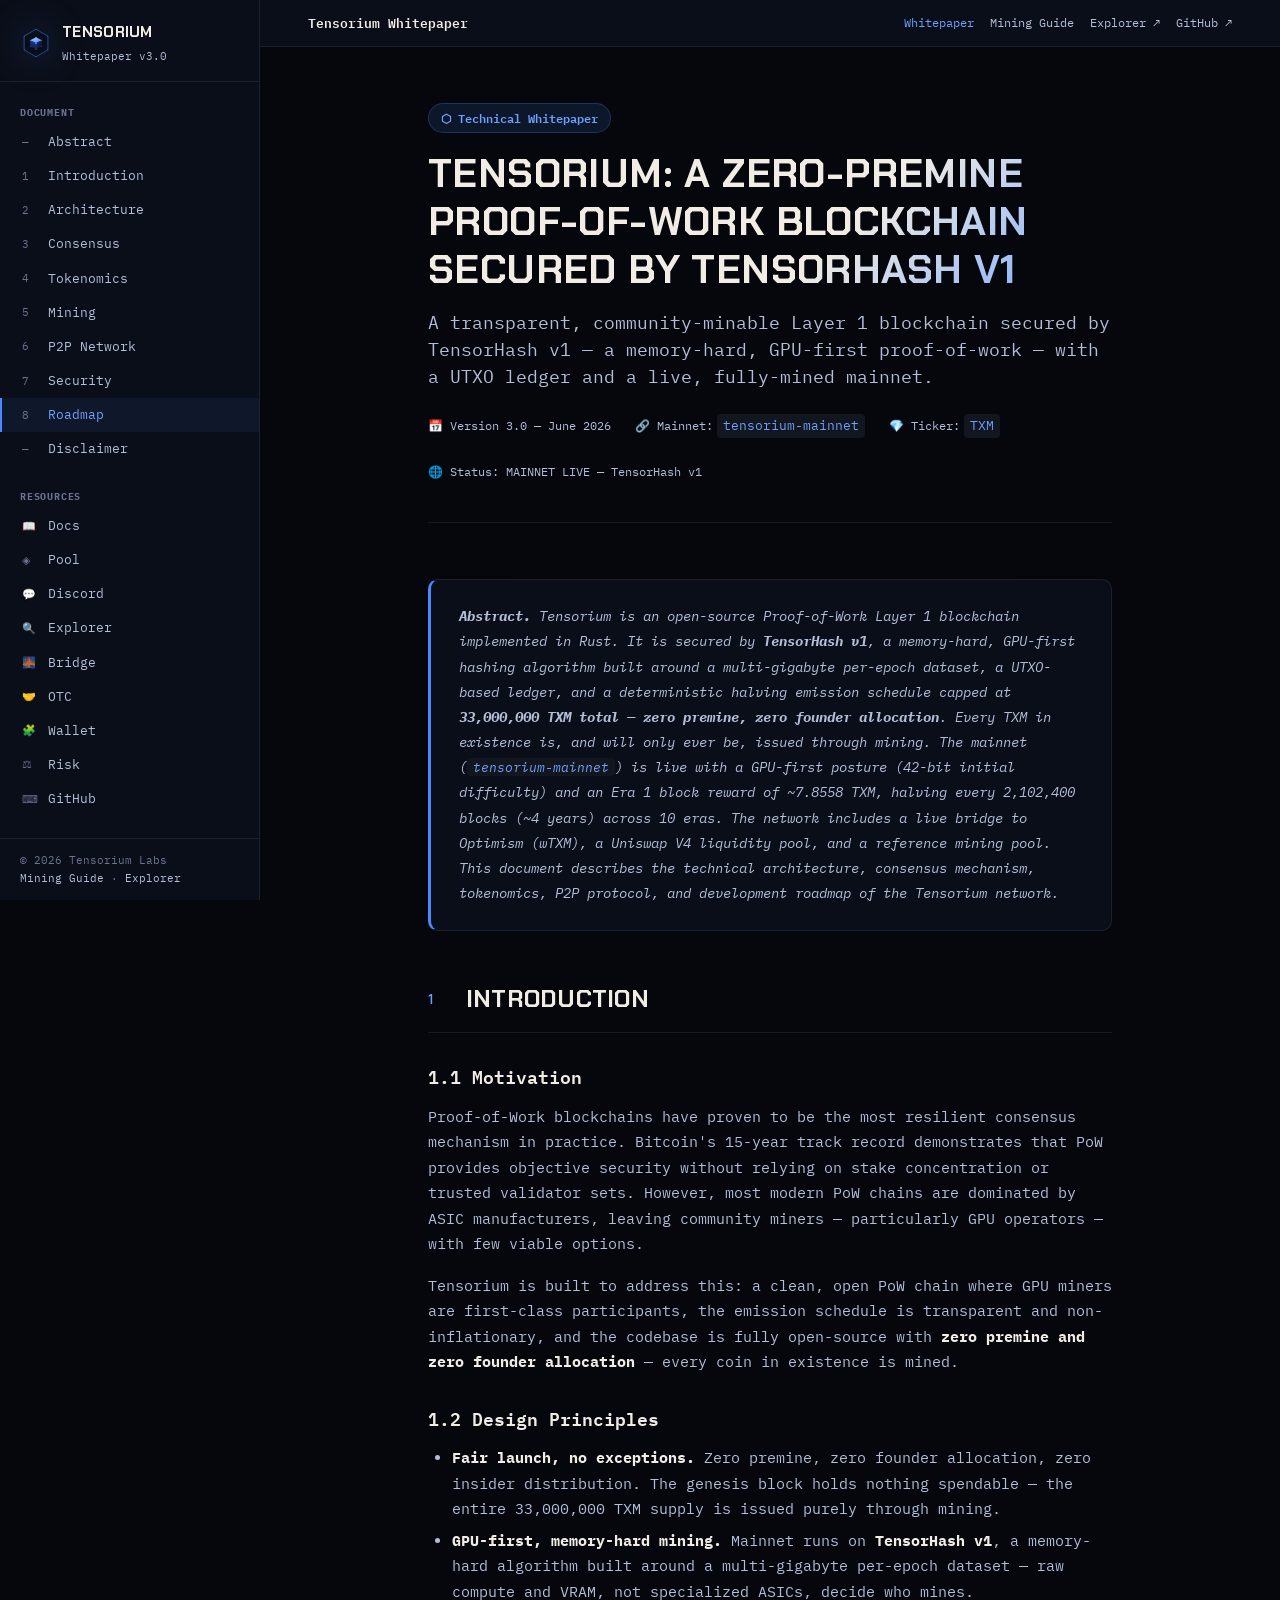
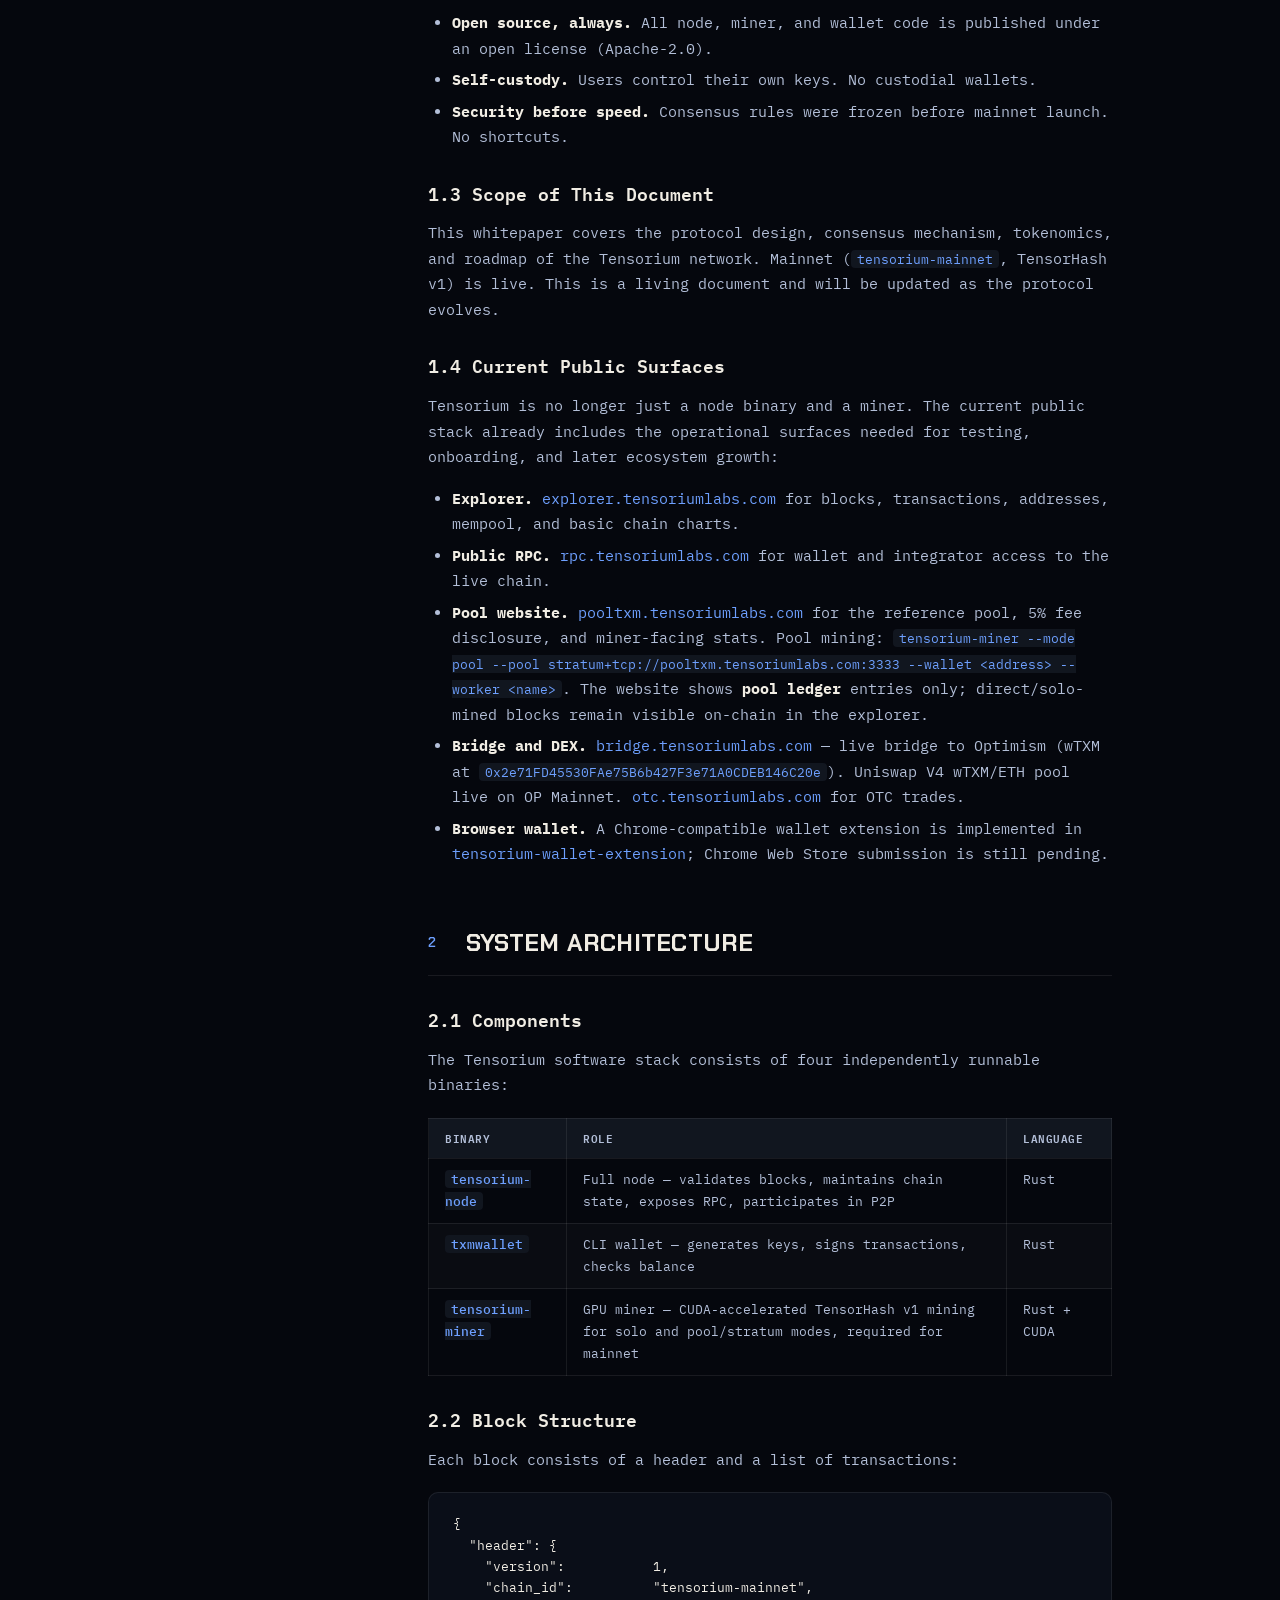
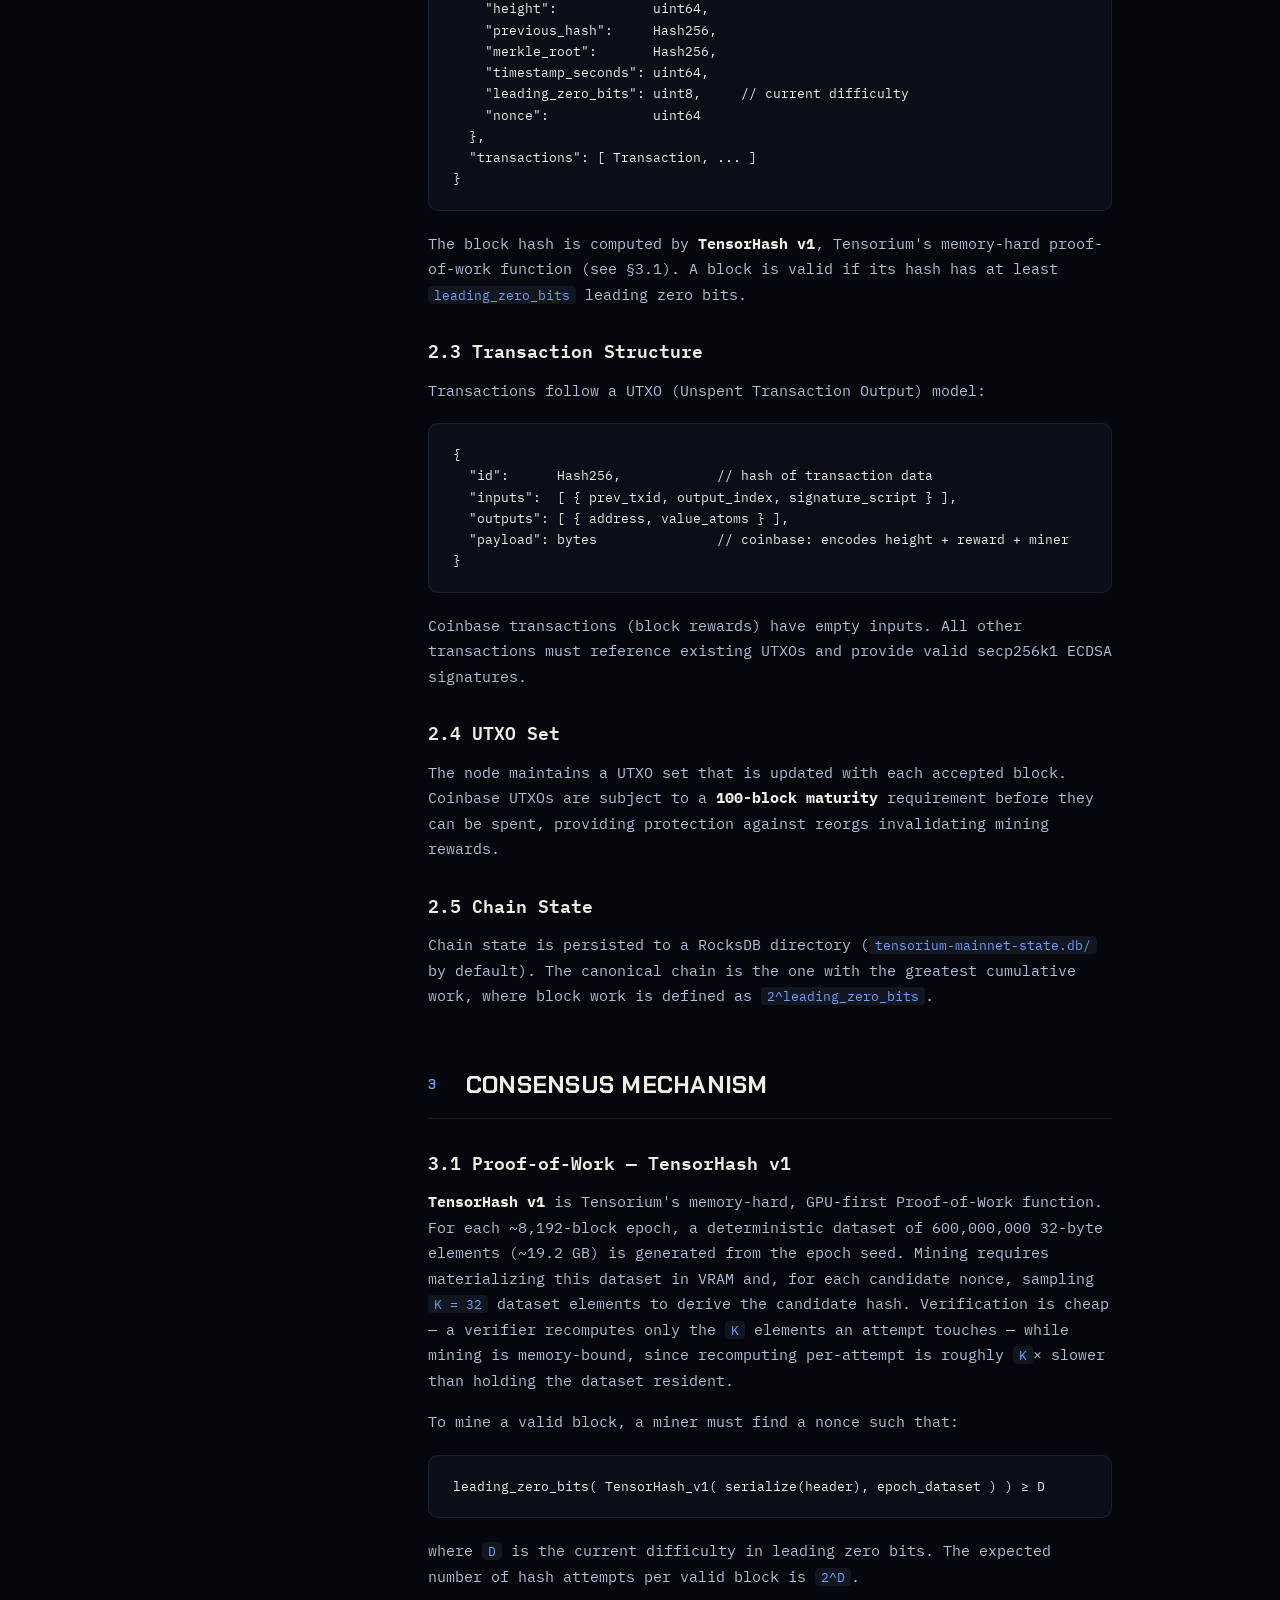
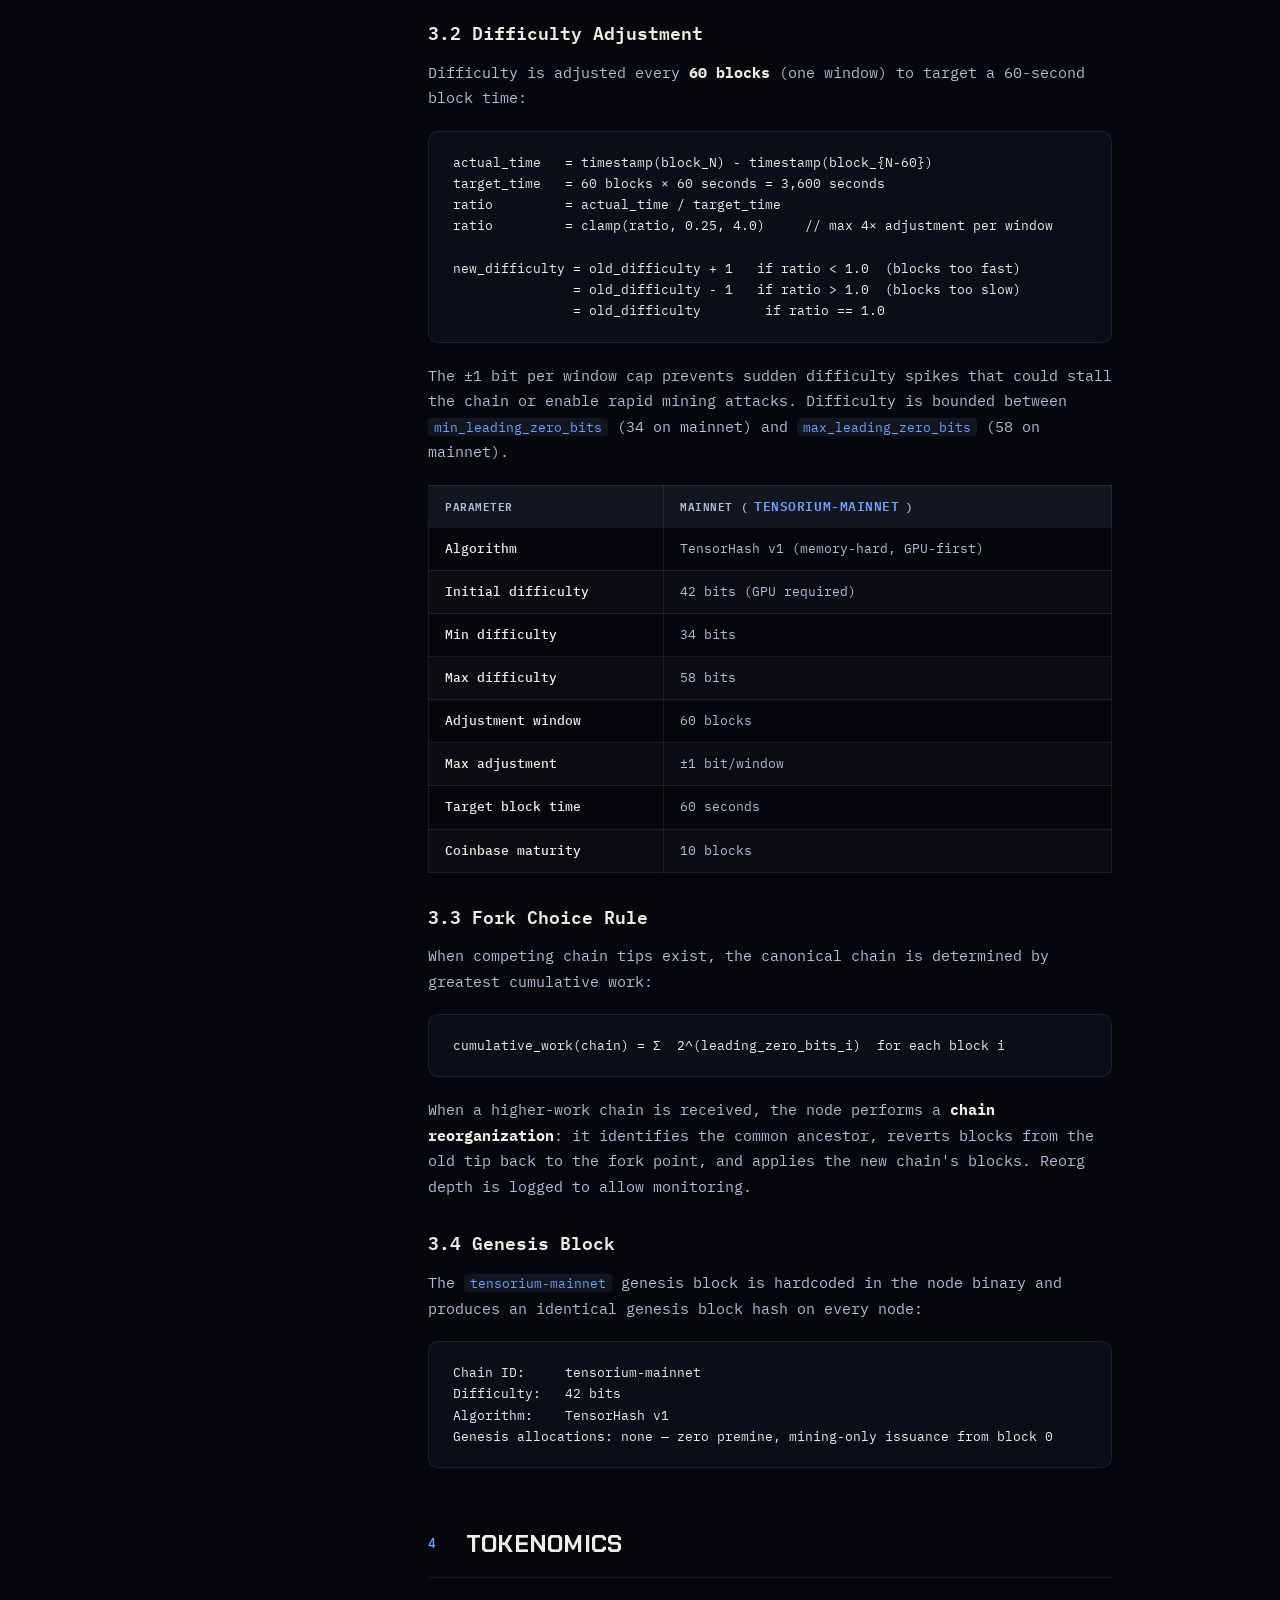
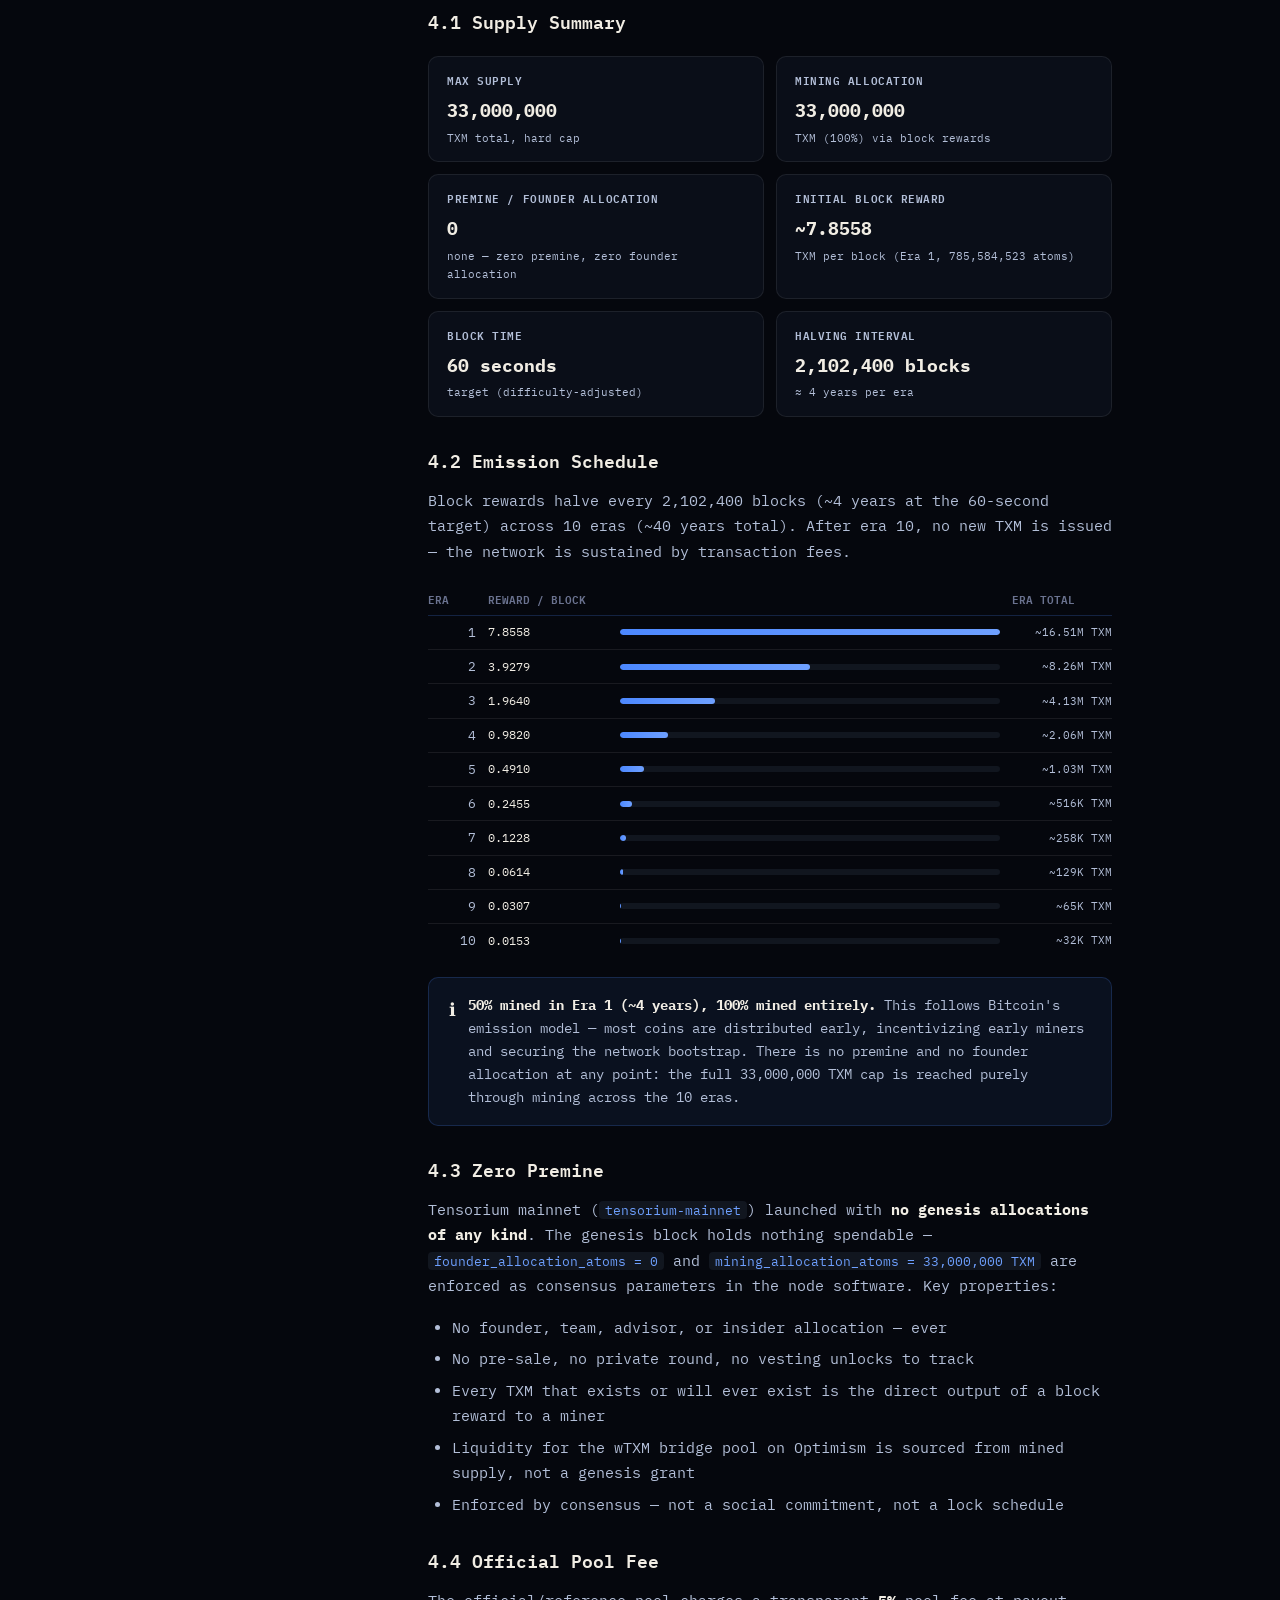
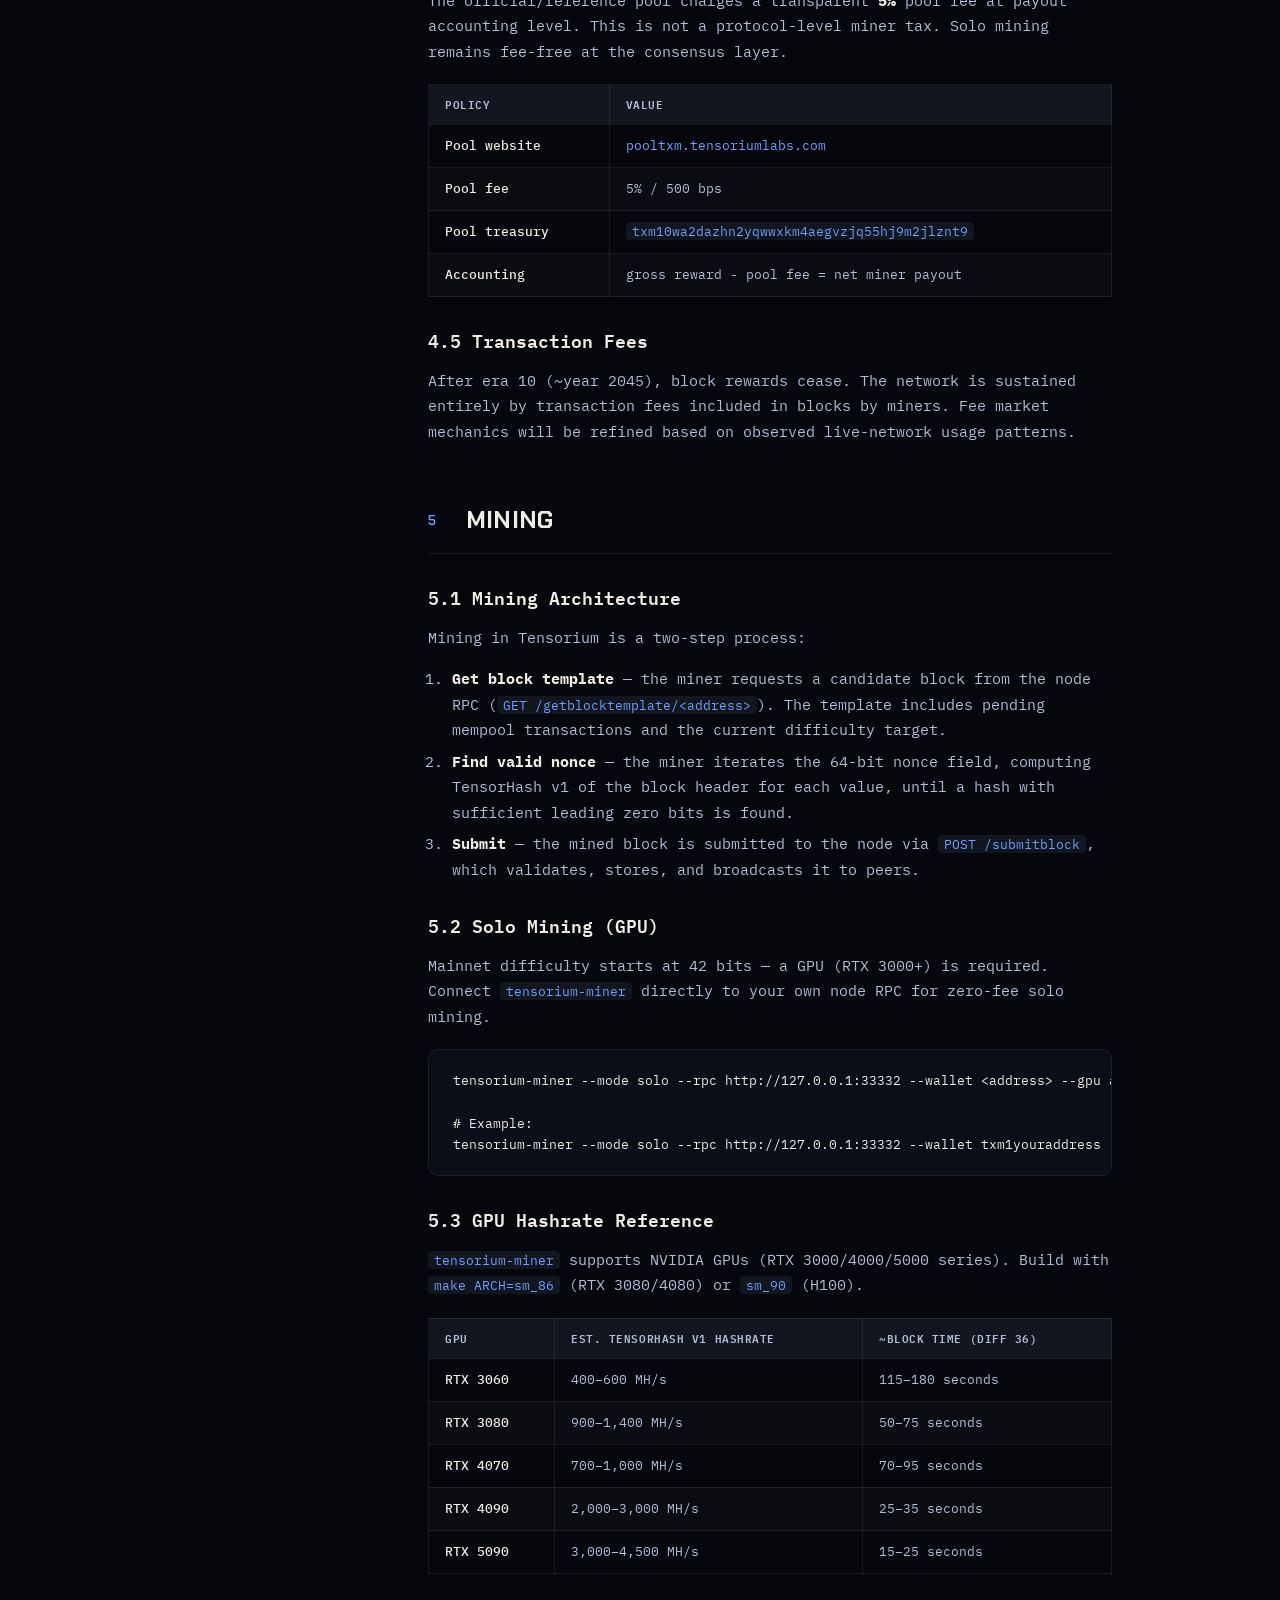
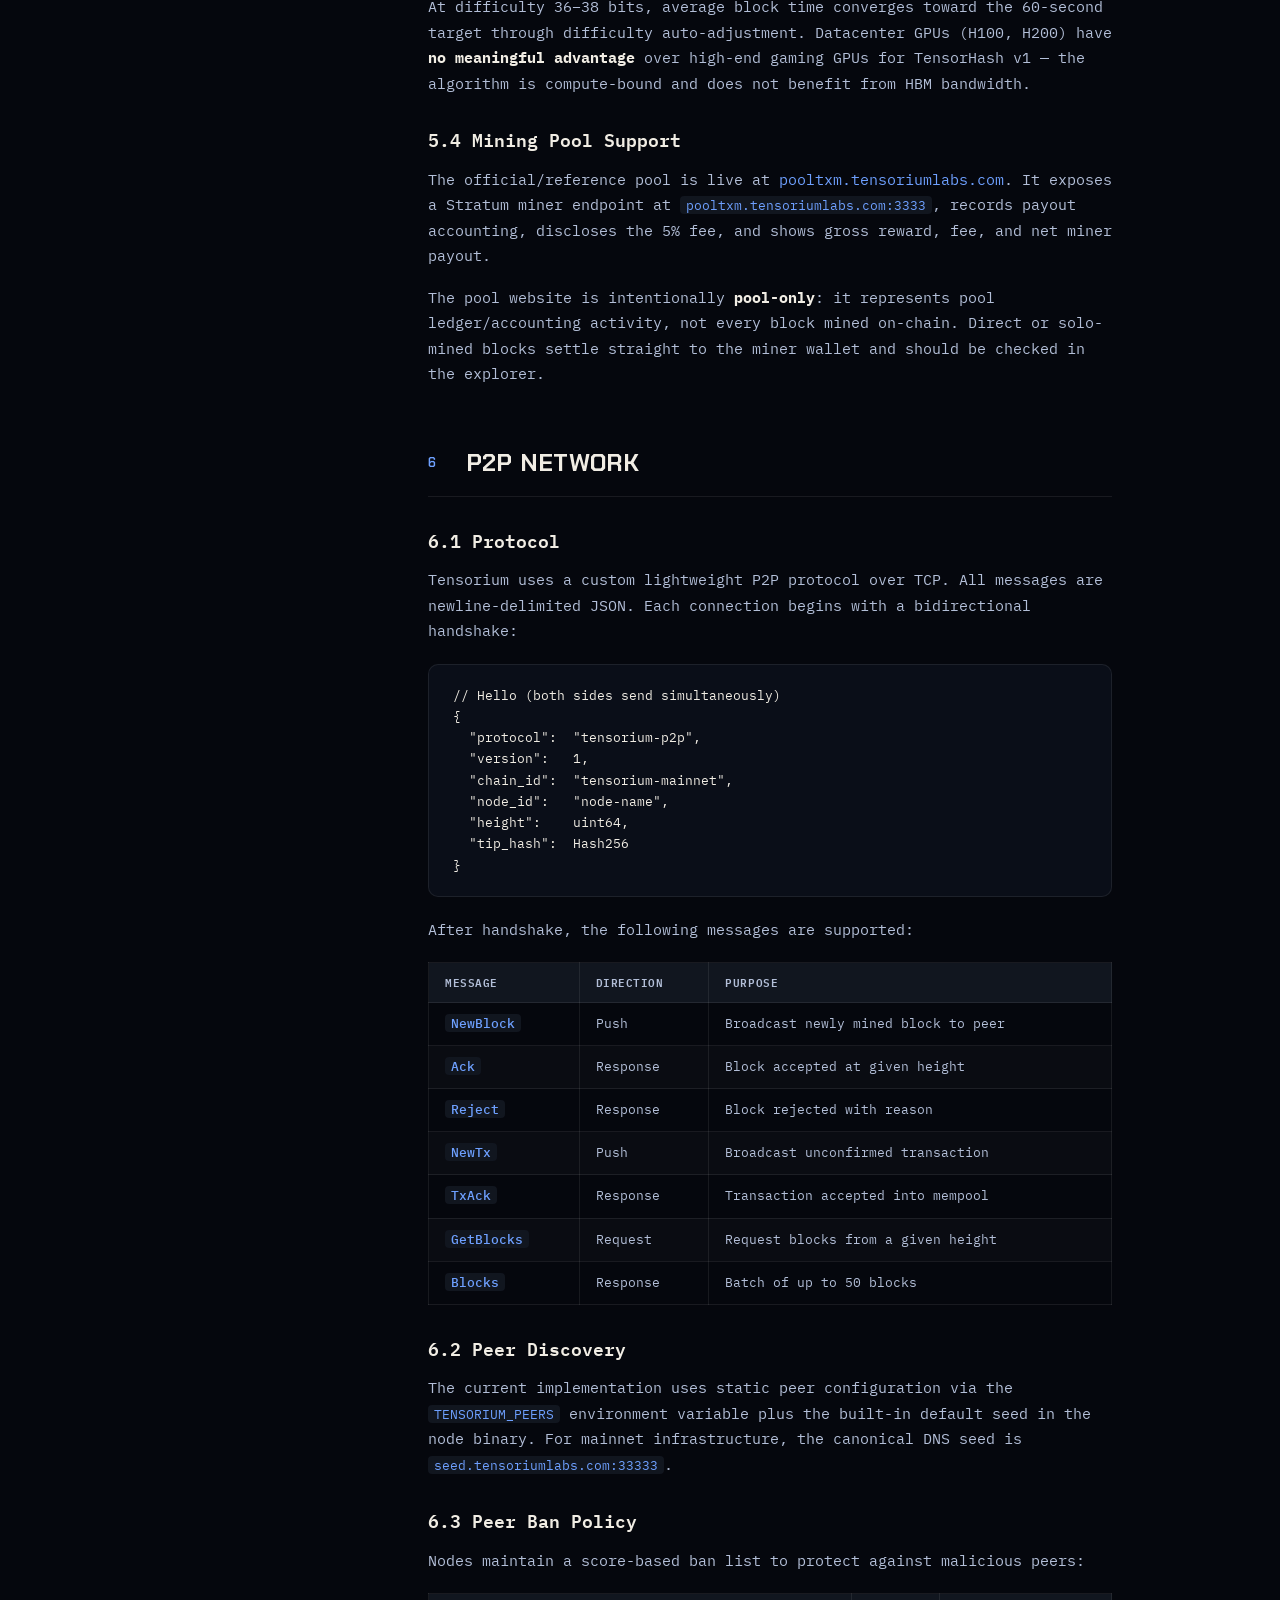
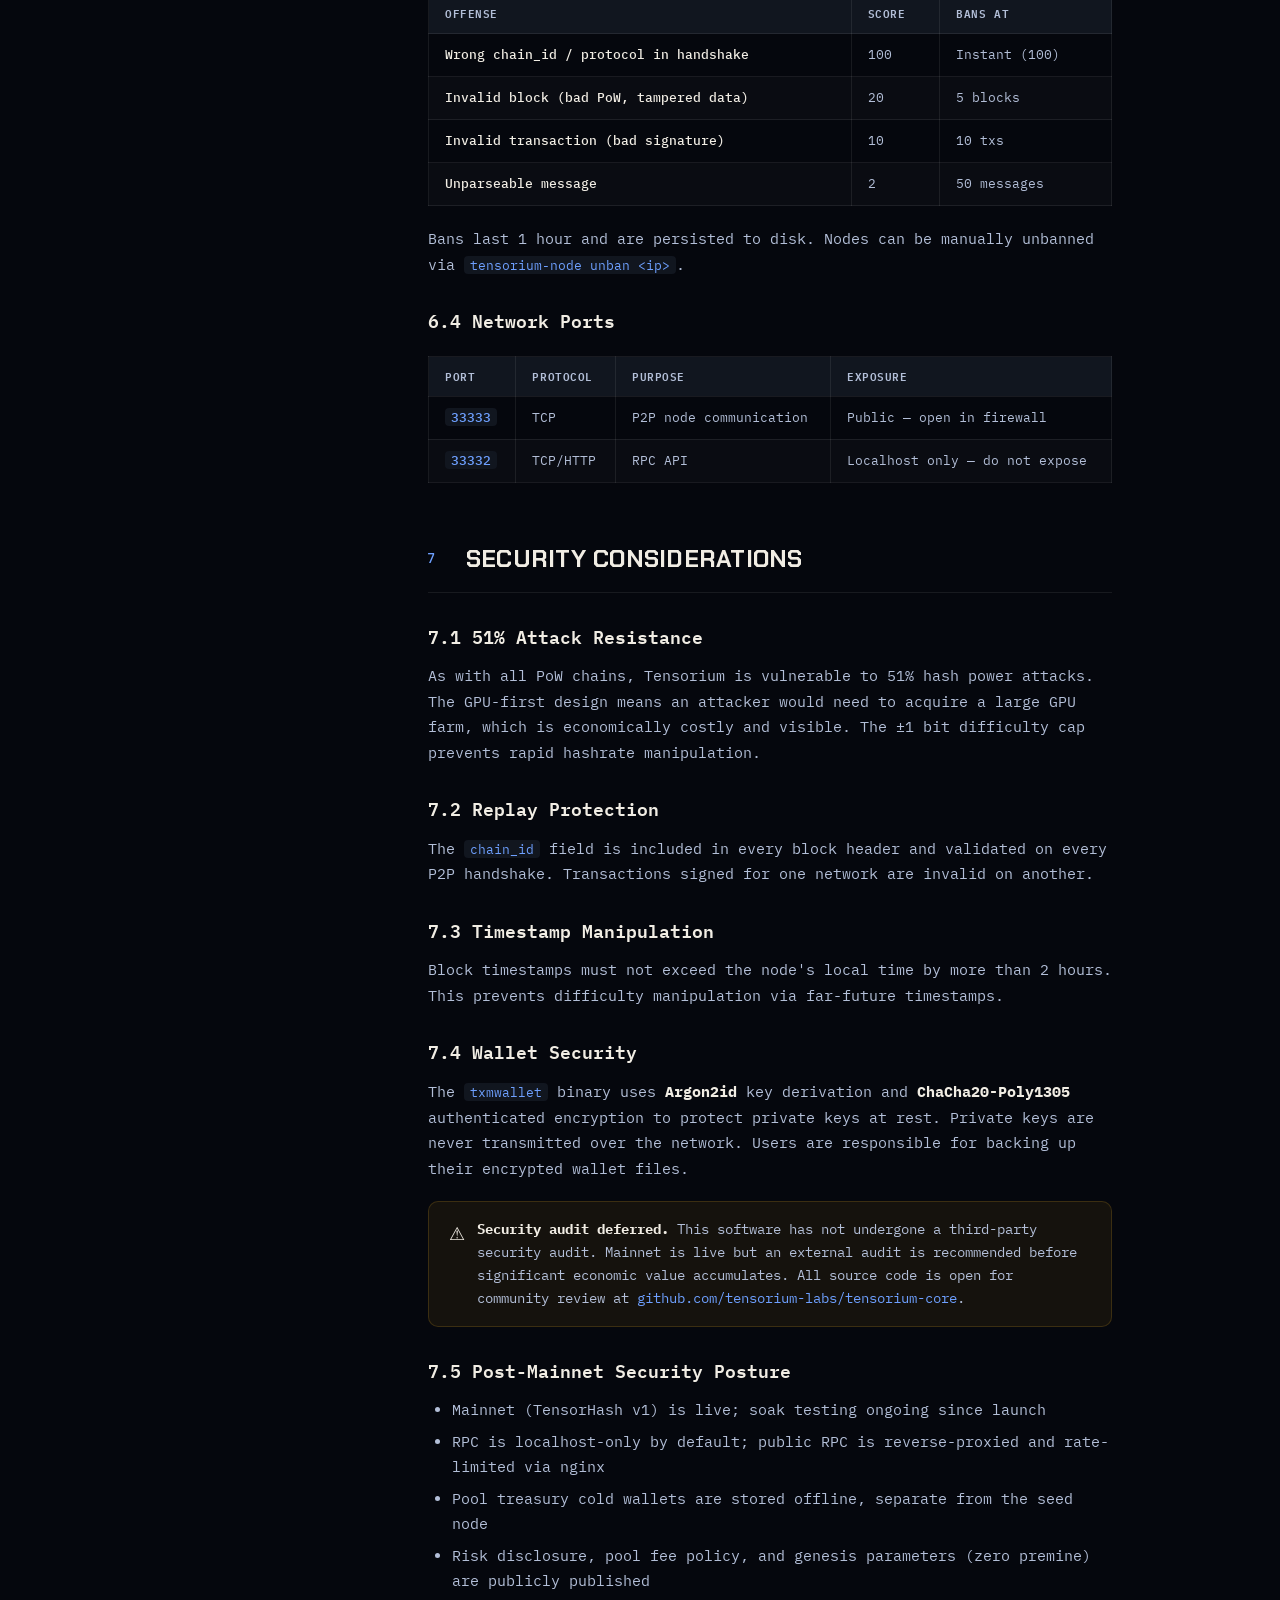
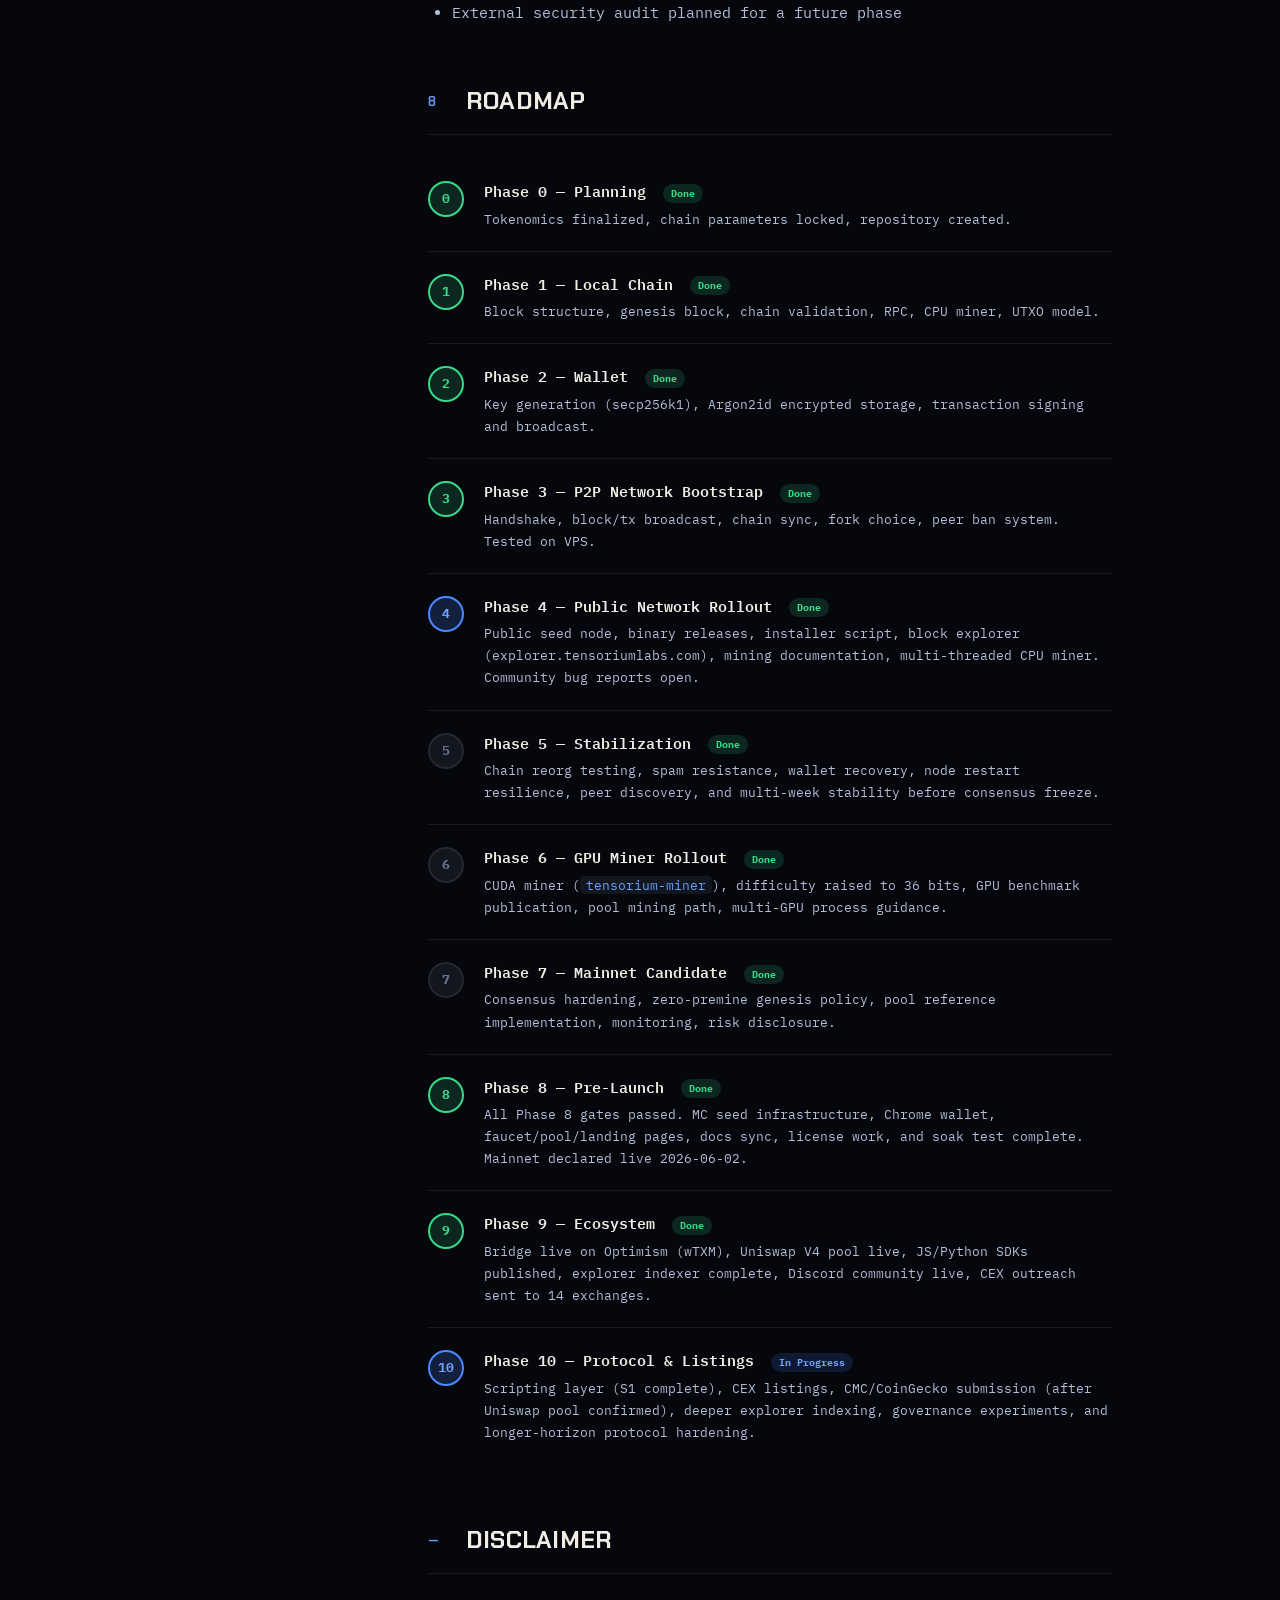
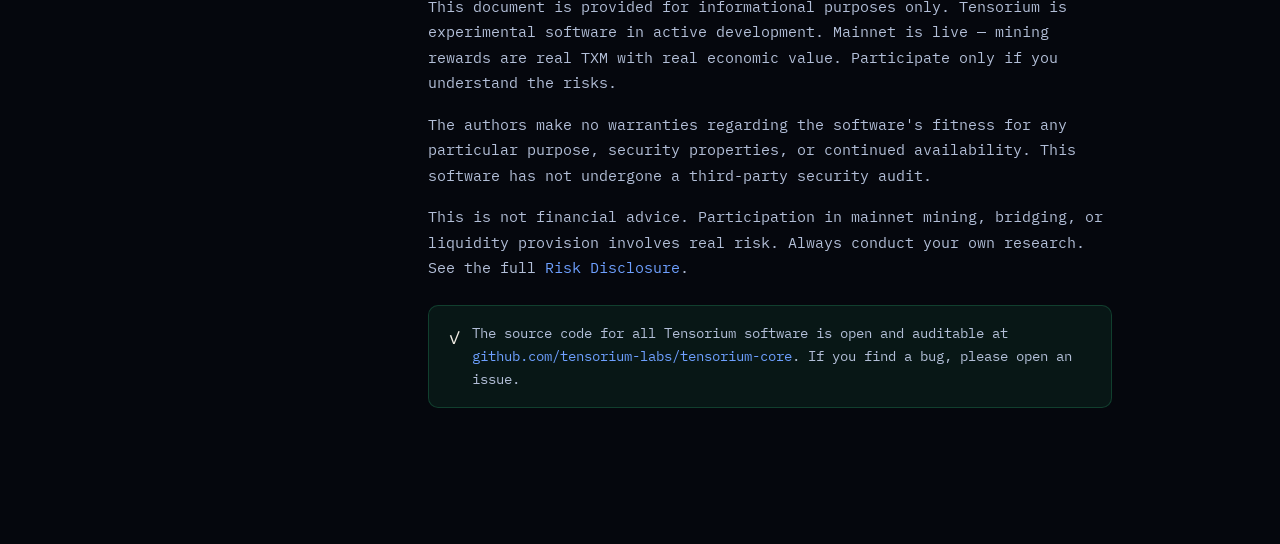
==== commit b29f27f9: "docs: finish tensorhash v1 whitepaper alignment" ====
--- a/index.html
+++ b/index.html
@@ -3,8 +3,8 @@
 <head>
   <meta charset="UTF-8">
   <meta name="viewport" content="width=device-width, initial-scale=1.0">
-  <title>Tensorium Whitepaper — PoW Blockchain for Open Mining</title>
-  <meta name="description" content="Tensorium is a Proof-of-Work Layer 1 blockchain with SHA256d consensus, GPU-first mainnet direction, and transparent tokenomics.">
+  <title>Tensorium Whitepaper — TensorHash v1, Zero-Premine PoW</title>
+  <meta name="description" content="Tensorium is a Proof-of-Work Layer 1 blockchain secured by TensorHash v1, a memory-hard GPU-first hashing algorithm. Zero premine, 33M max supply, all mined.">
   <link rel="stylesheet" href="/css/style.css">
   <link rel="icon" href="/assets/tensorium-mark.svg" type="image/svg+xml">
 </head>
@@ -17,7 +17,7 @@
     <img class="logo-icon" src="/assets/tensorium-mark.svg" alt="Tensorium">
     <div>
       <div class="logo-text">Tensorium</div>
-      <div class="logo-sub">Whitepaper v2.0</div>
+      <div class="logo-sub">Whitepaper v3.0</div>
     </div>
   </a>
 
@@ -47,7 +47,7 @@
   </nav>
 
   <div class="sidebar-footer">
-    © 2025 Tensorium Labs<br>
+    © 2026 Tensorium Labs<br>
     <a href="/mining.html">Mining Guide</a> · <a href="https://explorer.tensoriumlabs.com" target="_blank">Explorer</a>
   </div>
 </aside>
@@ -69,19 +69,19 @@
     <!-- Header -->
     <div class="doc-header">
       <div class="doc-tag">⬡ Technical Whitepaper</div>
-      <h1 class="doc-title">Tensorium: A Proof-of-Work Blockchain for Open, GPU-First Mining</h1>
-      <p class="doc-subtitle">A transparent, community-minable Layer 1 blockchain with SHA256d consensus, a UTXO ledger, and a live GPU-first mainnet.</p>
+      <h1 class="doc-title">Tensorium: A Zero-Premine Proof-of-Work Blockchain Secured by TensorHash v1</h1>
+      <p class="doc-subtitle">A transparent, community-minable Layer 1 blockchain secured by TensorHash v1 — a memory-hard, GPU-first proof-of-work — with a UTXO ledger and a live, fully-mined mainnet.</p>
       <div class="doc-meta">
-        <span>📅 Version 2.0 — June 2026</span>
-        <span>🔗 Mainnet: <code>tensorium-mainnet-candidate-0</code></span>
+        <span>📅 Version 3.0 — June 2026</span>
+        <span>🔗 Mainnet: <code>tensorium-mainnet</code></span>
         <span>💎 Ticker: <code>TXM</code></span>
-        <span>🌐 Status: MAINNET LIVE — 2026-06-02</span>
+        <span>🌐 Status: MAINNET LIVE — TensorHash v1</span>
       </div>
     </div>
 
     <!-- Abstract -->
     <div class="abstract" id="abstract">
-      <strong>Abstract.</strong> Tensorium is an open-source Proof-of-Work Layer 1 blockchain implemented in Rust. It uses SHA256d as its consensus algorithm, a UTXO-based ledger, and a deterministic halving emission schedule capped at 33,000,000 TXM total (8,000,000 pre-mint + 25,000,000 mining). The mainnet (<code>tensorium-mainnet-candidate-0</code>) launched 2026-06-02 with a GPU-first posture (40-bit initial difficulty) and an Era 1 block reward of 11.9027 TXM. The network includes a live bridge to Optimism (wTXM), a Uniswap V4 liquidity pool, and a reference mining pool. This document describes the technical architecture, consensus mechanism, tokenomics, P2P protocol, and development roadmap of the Tensorium network.
+      <strong>Abstract.</strong> Tensorium is an open-source Proof-of-Work Layer 1 blockchain implemented in Rust. It is secured by <strong>TensorHash v1</strong>, a memory-hard, GPU-first hashing algorithm built around a multi-gigabyte per-epoch dataset, a UTXO-based ledger, and a deterministic halving emission schedule capped at <strong>33,000,000 TXM total — zero premine, zero founder allocation</strong>. Every TXM in existence is, and will only ever be, issued through mining. The mainnet (<code>tensorium-mainnet</code>) is live with a GPU-first posture (42-bit initial difficulty) and an Era 1 block reward of ~7.8558 TXM, halving every 2,102,400 blocks (~4 years) across 10 eras. The network includes a live bridge to Optimism (wTXM), a Uniswap V4 liquidity pool, and a reference mining pool. This document describes the technical architecture, consensus mechanism, tokenomics, P2P protocol, and development roadmap of the Tensorium network.
     </div>
 
     <!-- 1. Introduction -->
@@ -90,19 +90,19 @@
 
       <h3>1.1 Motivation</h3>
       <p>Proof-of-Work blockchains have proven to be the most resilient consensus mechanism in practice. Bitcoin's 15-year track record demonstrates that PoW provides objective security without relying on stake concentration or trusted validator sets. However, most modern PoW chains are dominated by ASIC manufacturers, leaving community miners — particularly GPU operators — with few viable options.</p>
-      <p>Tensorium is built to address this: a clean, open PoW chain where GPU miners are first-class participants, the emission schedule is transparent and non-inflationary, and the codebase is fully open-source with no hidden allocation beyond a declared founder allocation.</p>
+      <p>Tensorium is built to address this: a clean, open PoW chain where GPU miners are first-class participants, the emission schedule is transparent and non-inflationary, and the codebase is fully open-source with <strong>zero premine and zero founder allocation</strong> — every coin in existence is mined.</p>
 
       <h3>1.2 Design Principles</h3>
       <ul>
-        <li><strong>Fair launch over hype.</strong> Mainnet launched without hidden allocations beyond the declared pre-mint (founder + liquidity + ecosystem reserves, 8,000,000 TXM total).</li>
-        <li><strong>GPU-first mining.</strong> Mainnet launched with 40-bit initial difficulty — GPU required. CPU mining is diagnostic only.</li>
+        <li><strong>Fair launch, no exceptions.</strong> Zero premine, zero founder allocation, zero insider distribution. The genesis block holds nothing spendable — the entire 33,000,000 TXM supply is issued purely through mining.</li>
+        <li><strong>GPU-first, memory-hard mining.</strong> Mainnet runs on <strong>TensorHash v1</strong>, a memory-hard algorithm built around a multi-gigabyte per-epoch dataset — raw compute and VRAM, not specialized ASICs, decide who mines.</li>
         <li><strong>Open source, always.</strong> All node, miner, and wallet code is published under an open license (Apache-2.0).</li>
         <li><strong>Self-custody.</strong> Users control their own keys. No custodial wallets.</li>
-        <li><strong>Security before speed.</strong> Consensus rules were frozen before mainnet launch on 2026-06-02. No shortcuts.</li>
+        <li><strong>Security before speed.</strong> Consensus rules were frozen before mainnet launch. No shortcuts.</li>
       </ul>
 
       <h3>1.3 Scope of This Document</h3>
-      <p>This whitepaper covers the protocol design, consensus mechanism, tokenomics, and roadmap of the Tensorium network. Mainnet launched 2026-06-02. This is a living document and will be updated as the protocol evolves.</p>
+      <p>This whitepaper covers the protocol design, consensus mechanism, tokenomics, and roadmap of the Tensorium network. Mainnet (<code>tensorium-mainnet</code>, TensorHash v1) is live. This is a living document and will be updated as the protocol evolves.</p>
 
       <h3>1.4 Current Public Surfaces</h3>
       <p>Tensorium is no longer just a node binary and a miner. The current public stack already includes the operational surfaces needed for testing, onboarding, and later ecosystem growth:</p>
@@ -128,7 +128,7 @@
           <tbody>
             <tr><td><code>tensorium-node</code></td><td>Full node — validates blocks, maintains chain state, exposes RPC, participates in P2P</td><td>Rust</td></tr>
             <tr><td><code>txmwallet</code></td><td>CLI wallet — generates keys, signs transactions, checks balance</td><td>Rust</td></tr>
-            <tr><td><code>tensorium-miner</code></td><td>GPU miner — CUDA-accelerated SHA256d mining for solo and pool/stratum modes, required for mainnet</td><td>Rust + CUDA</td></tr>
+            <tr><td><code>tensorium-miner</code></td><td>GPU miner — CUDA-accelerated TensorHash v1 mining for solo and pool/stratum modes, required for mainnet</td><td>Rust + CUDA</td></tr>
           </tbody>
         </table>
       </div>
@@ -139,7 +139,7 @@
       <pre>{
   "header": {
     "version":           1,
-    "chain_id":          "tensorium-mainnet-candidate-0",
+    "chain_id":          "tensorium-mainnet",
     "height":            uint64,
     "previous_hash":     Hash256,
     "merkle_root":       Hash256,
@@ -150,12 +150,12 @@
   "transactions": [ Transaction, ... ]
 }</pre>
 
-      <p>The block hash is computed as <code>SHA256(SHA256(header_bytes))</code> — double-SHA256, identical to Bitcoin's block hashing scheme. A block is valid if its hash has at least <code>leading_zero_bits</code> leading zero bits.</p>
+      <p>The block hash is computed by <strong>TensorHash v1</strong>, Tensorium's memory-hard proof-of-work function (see §3.1). A block is valid if its hash has at least <code>leading_zero_bits</code> leading zero bits.</p>
 
       <h3>2.3 Transaction Structure</h3>
       <p>Transactions follow a UTXO (Unspent Transaction Output) model:</p>
       <pre>{
-  "id":      Hash256,            // SHA256d of transaction data
+  "id":      Hash256,            // hash of transaction data
   "inputs":  [ { prev_txid, output_index, signature_script } ],
   "outputs": [ { address, value_atoms } ],
   "payload": bytes               // coinbase: encodes height + reward + miner
@@ -174,9 +174,10 @@
     <div class="section" id="consensus">
       <h2 class="section-title"><span class="section-num">3</span> Consensus Mechanism</h2>
 
-      <h3>3.1 Proof-of-Work</h3>
-      <p>Tensorium uses <strong>SHA256d (double-SHA256)</strong> as its Proof-of-Work function. To mine a valid block, a miner must find a 64-bit nonce such that:</p>
-      <pre>leading_zero_bits( SHA256( SHA256( serialize(header) ) ) ) ≥ D</pre>
+      <h3>3.1 Proof-of-Work — TensorHash v1</h3>
+      <p><strong>TensorHash v1</strong> is Tensorium's memory-hard, GPU-first Proof-of-Work function. For each ~8,192-block epoch, a deterministic dataset of 600,000,000 32-byte elements (~19.2 GB) is generated from the epoch seed. Mining requires materializing this dataset in VRAM and, for each candidate nonce, sampling <code>K = 32</code> dataset elements to derive the candidate hash. Verification is cheap — a verifier recomputes only the <code>K</code> elements an attempt touches — while mining is memory-bound, since recomputing per-attempt is roughly <code>K</code>× slower than holding the dataset resident.</p>
+      <p>To mine a valid block, a miner must find a nonce such that:</p>
+      <pre>leading_zero_bits( TensorHash_v1( serialize(header), epoch_dataset ) ) ≥ D</pre>
       <p>where <code>D</code> is the current difficulty in leading zero bits. The expected number of hash attempts per valid block is <code>2^D</code>.</p>
 
       <h3>3.2 Difficulty Adjustment</h3>
@@ -191,18 +192,20 @@
                = old_difficulty - 1   if ratio &gt; 1.0  (blocks too slow)
                = old_difficulty        if ratio == 1.0</pre>
 
-      <p>The ±1 bit per window cap prevents sudden difficulty spikes that could stall the chain or enable rapid mining attacks. Difficulty is bounded between <code>min_leading_zero_bits</code> (32 on mainnet) and <code>max_leading_zero_bits</code> (56 on mainnet).</p>
-
-      <div class="table-wrap">
-        <table>
-          <thead><tr><th>Parameter</th><th>Mainnet (<code>tensorium-mainnet-candidate-0</code>)</th></tr></thead>
-          <tbody>
-            <tr><td>Initial difficulty</td><td>40 bits (GPU required)</td></tr>
-            <tr><td>Min difficulty</td><td>32 bits</td></tr>
-            <tr><td>Max difficulty</td><td>56 bits</td></tr>
-            <tr><td>Adjustment window</td><td>120 blocks</td></tr>
+      <p>The ±1 bit per window cap prevents sudden difficulty spikes that could stall the chain or enable rapid mining attacks. Difficulty is bounded between <code>min_leading_zero_bits</code> (34 on mainnet) and <code>max_leading_zero_bits</code> (58 on mainnet).</p>
+
+      <div class="table-wrap">
+        <table>
+          <thead><tr><th>Parameter</th><th>Mainnet (<code>tensorium-mainnet</code>)</th></tr></thead>
+          <tbody>
+            <tr><td>Algorithm</td><td>TensorHash v1 (memory-hard, GPU-first)</td></tr>
+            <tr><td>Initial difficulty</td><td>42 bits (GPU required)</td></tr>
+            <tr><td>Min difficulty</td><td>34 bits</td></tr>
+            <tr><td>Max difficulty</td><td>58 bits</td></tr>
+            <tr><td>Adjustment window</td><td>60 blocks</td></tr>
             <tr><td>Max adjustment</td><td>±1 bit/window</td></tr>
             <tr><td>Target block time</td><td>60 seconds</td></tr>
+            <tr><td>Coinbase maturity</td><td>10 blocks</td></tr>
           </tbody>
         </table>
       </div>
@@ -213,13 +216,11 @@
       <p>When a higher-work chain is received, the node performs a <strong>chain reorganization</strong>: it identifies the common ancestor, reverts blocks from the old tip back to the fork point, and applies the new chain's blocks. Reorg depth is logged to allow monitoring.</p>
 
       <h3>3.4 Genesis Block</h3>
-      <p>The mainnet genesis block is hardcoded in <code>v0.3.3-mainnet</code>. Running <code>tensorium-node mainnet-candidate init</code> produces the identical genesis block hash on every node:</p>
-      <pre>Genesis hash: 0000000000269b71601aded6dda2991df6f88b67ac2bef13dff56f4f8a94dfae
-Timestamp:    2026-06-01 00:00:00 UTC  (1,780,272,000)
-Nonce:        1,936,263,118,035
-Difficulty:   40 bits
-Chain ID:     tensorium-mainnet-candidate-0
-Mined:        RTX 5090, 4.64 GH/s, 474 seconds (2026-06-02)</pre>
+      <p>The <code>tensorium-mainnet</code> genesis block is hardcoded in the node binary and produces an identical genesis block hash on every node:</p>
+      <pre>Chain ID:     tensorium-mainnet
+Difficulty:   42 bits
+Algorithm:    TensorHash v1
+Genesis allocations: none — zero premine, mining-only issuance from block 0</pre>
     </div>
 
     <!-- 4. Tokenomics -->
@@ -235,18 +236,18 @@
         </div>
         <div class="spec-item">
           <div class="spec-label">Mining Allocation</div>
-          <div class="spec-value">25,000,000</div>
-          <div class="spec-sub">TXM (75.76%) via block rewards</div>
+          <div class="spec-value">33,000,000</div>
+          <div class="spec-sub">TXM (100%) via block rewards</div>
         </div>
         <div class="spec-item">
-          <div class="spec-label">Pre-mint Allocation</div>
-          <div class="spec-value">8,000,000</div>
-          <div class="spec-sub">TXM (24.24%) — founder + liquidity + ecosystem reserves</div>
+          <div class="spec-label">Premine / Founder Allocation</div>
+          <div class="spec-value">0</div>
+          <div class="spec-sub">none — zero premine, zero founder allocation</div>
         </div>
         <div class="spec-item">
           <div class="spec-label">Initial Block Reward</div>
-          <div class="spec-value">11.9027</div>
-          <div class="spec-sub">TXM per block (Era 1, 1,190,279,581 atoms)</div>
+          <div class="spec-value">~7.8558</div>
+          <div class="spec-sub">TXM per block (Era 1, 785,584,523 atoms)</div>
         </div>
         <div class="spec-item">
           <div class="spec-label">Block Time</div>
@@ -255,43 +256,43 @@
         </div>
         <div class="spec-item">
           <div class="spec-label">Halving Interval</div>
-          <div class="spec-value">1,051,200 blocks</div>
-          <div class="spec-sub">≈ 2 years per era</div>
+          <div class="spec-value">2,102,400 blocks</div>
+          <div class="spec-sub">≈ 4 years per era</div>
         </div>
       </div>
 
       <h3>4.2 Emission Schedule</h3>
-      <p>Block rewards halve every 1,051,200 blocks (~2 years) across 10 eras. After era 10, no new TXM is issued — the network is sustained by transaction fees.</p>
+      <p>Block rewards halve every 2,102,400 blocks (~4 years at the 60-second target) across 10 eras (~40 years total). After era 10, no new TXM is issued — the network is sustained by transaction fees.</p>
 
       <div class="emission-bars">
         <div class="era-row" style="font-size:11px;color:var(--text3);font-weight:600;border-bottom:1px solid var(--border2)">
           <span>ERA</span><span>REWARD / BLOCK</span><span></span><span>ERA TOTAL</span>
         </div>
-        <div class="era-row"><span class="era-num">1</span><span class="era-reward">11.9027</span><div class="era-bar-wrap"><div class="era-bar" style="width:100%"></div></div><span class="era-pct">~12.51M TXM</span></div>
-        <div class="era-row"><span class="era-num">2</span><span class="era-reward">5.9514</span><div class="era-bar-wrap"><div class="era-bar" style="width:50%"></div></div><span class="era-pct">~6.25M TXM</span></div>
-        <div class="era-row"><span class="era-num">3</span><span class="era-reward">2.9757</span><div class="era-bar-wrap"><div class="era-bar" style="width:25%"></div></div><span class="era-pct">~3.13M TXM</span></div>
-        <div class="era-row"><span class="era-num">4</span><span class="era-reward">1.4878</span><div class="era-bar-wrap"><div class="era-bar" style="width:12.5%"></div></div><span class="era-pct">~1.56M TXM</span></div>
-        <div class="era-row"><span class="era-num">5</span><span class="era-reward">0.7439</span><div class="era-bar-wrap"><div class="era-bar" style="width:6.25%"></div></div><span class="era-pct">~0.78M TXM</span></div>
-        <div class="era-row"><span class="era-num">6</span><span class="era-reward">0.3720</span><div class="era-bar-wrap"><div class="era-bar" style="width:3.13%"></div></div><span class="era-pct">~391K TXM</span></div>
-        <div class="era-row"><span class="era-num">7</span><span class="era-reward">0.1860</span><div class="era-bar-wrap"><div class="era-bar" style="width:1.56%"></div></div><span class="era-pct">~195K TXM</span></div>
-        <div class="era-row"><span class="era-num">8</span><span class="era-reward">0.0930</span><div class="era-bar-wrap"><div class="era-bar" style="width:0.78%"></div></div><span class="era-pct">~98K TXM</span></div>
-        <div class="era-row"><span class="era-num">9</span><span class="era-reward">0.0465</span><div class="era-bar-wrap"><div class="era-bar" style="width:0.39%"></div></div><span class="era-pct">~49K TXM</span></div>
-        <div class="era-row"><span class="era-num">10</span><span class="era-reward">0.0232</span><div class="era-bar-wrap"><div class="era-bar" style="width:0.2%"></div></div><span class="era-pct">~24K TXM</span></div>
+        <div class="era-row"><span class="era-num">1</span><span class="era-reward">7.8558</span><div class="era-bar-wrap"><div class="era-bar" style="width:100%"></div></div><span class="era-pct">~16.51M TXM</span></div>
+        <div class="era-row"><span class="era-num">2</span><span class="era-reward">3.9279</span><div class="era-bar-wrap"><div class="era-bar" style="width:50%"></div></div><span class="era-pct">~8.26M TXM</span></div>
+        <div class="era-row"><span class="era-num">3</span><span class="era-reward">1.9640</span><div class="era-bar-wrap"><div class="era-bar" style="width:25%"></div></div><span class="era-pct">~4.13M TXM</span></div>
+        <div class="era-row"><span class="era-num">4</span><span class="era-reward">0.9820</span><div class="era-bar-wrap"><div class="era-bar" style="width:12.5%"></div></div><span class="era-pct">~2.06M TXM</span></div>
+        <div class="era-row"><span class="era-num">5</span><span class="era-reward">0.4910</span><div class="era-bar-wrap"><div class="era-bar" style="width:6.25%"></div></div><span class="era-pct">~1.03M TXM</span></div>
+        <div class="era-row"><span class="era-num">6</span><span class="era-reward">0.2455</span><div class="era-bar-wrap"><div class="era-bar" style="width:3.13%"></div></div><span class="era-pct">~516K TXM</span></div>
+        <div class="era-row"><span class="era-num">7</span><span class="era-reward">0.1228</span><div class="era-bar-wrap"><div class="era-bar" style="width:1.56%"></div></div><span class="era-pct">~258K TXM</span></div>
+        <div class="era-row"><span class="era-num">8</span><span class="era-reward">0.0614</span><div class="era-bar-wrap"><div class="era-bar" style="width:0.78%"></div></div><span class="era-pct">~129K TXM</span></div>
+        <div class="era-row"><span class="era-num">9</span><span class="era-reward">0.0307</span><div class="era-bar-wrap"><div class="era-bar" style="width:0.39%"></div></div><span class="era-pct">~65K TXM</span></div>
+        <div class="era-row"><span class="era-num">10</span><span class="era-reward">0.0153</span><div class="era-bar-wrap"><div class="era-bar" style="width:0.2%"></div></div><span class="era-pct">~32K TXM</span></div>
       </div>
 
       <div class="callout callout-info" style="margin-top:16px">
         <span class="callout-icon">ℹ</span>
-        <div class="callout-body"><strong>50% mined in Era 1.</strong> This follows Bitcoin's emission model — most coins are distributed early, incentivizing early miners and securing the network bootstrap. By year 4 (~Era 2), ~75% of mining supply will have been distributed.</div>
-      </div>
-
-      <h3>4.3 Pre-mint Allocation (Tokenomics v2)</h3>
-      <p>8,000,000 TXM (24.24% of total supply) is pre-minted at genesis across founder, liquidity, and ecosystem reserves. This allocation is separate from the 25,000,000 TXM mining supply. Key properties:</p>
+        <div class="callout-body"><strong>50% mined in Era 1 (~4 years), 100% mined entirely.</strong> This follows Bitcoin's emission model — most coins are distributed early, incentivizing early miners and securing the network bootstrap. There is no premine and no founder allocation at any point: the full 33,000,000 TXM cap is reached purely through mining across the 10 eras.</div>
+      </div>
+
+      <h3>4.3 Zero Premine</h3>
+      <p>Tensorium mainnet (<code>tensorium-mainnet</code>) launched with <strong>no genesis allocations of any kind</strong>. The genesis block holds nothing spendable — <code>founder_allocation_atoms = 0</code> and <code>mining_allocation_atoms = 33,000,000 TXM</code> are enforced as consensus parameters in the node software. Key properties:</p>
       <ul>
-        <li>Declared publicly in the mainnet genesis block and codebase before mainnet launch</li>
-        <li>Founder cold wallet (<code>txm18c3t652j0x0sanux3dhse8fqgrqpsdzx97358d</code>): 24-month voluntary social/manual lock — no more than 10% may move in any single calendar month</li>
-        <li>Liquidity wallet (<code>txm1uyy0sfm07p47f8dy0mvdtwfefya8w5y2qr0q8p</code>): 500K TXM deployed to Uniswap V4 wTXM/ETH pool at launch; reserve tranches under 2-year and 5-year voluntary social locks</li>
-        <li>Locks are <strong>not</strong> enforced by L1 consensus; they are published social commitments — all movements are visible on-chain</li>
-        <li>Has no impact on block validation or consensus rules</li>
+        <li>No founder, team, advisor, or insider allocation — ever</li>
+        <li>No pre-sale, no private round, no vesting unlocks to track</li>
+        <li>Every TXM that exists or will ever exist is the direct output of a block reward to a miner</li>
+        <li>Liquidity for the wTXM bridge pool on Optimism is sourced from mined supply, not a genesis grant</li>
+        <li>Enforced by consensus — not a social commitment, not a lock schedule</li>
       </ul>
 
       <h3>4.4 Official Pool Fee</h3>
@@ -320,12 +321,12 @@
       <p>Mining in Tensorium is a two-step process:</p>
       <ol>
         <li><strong>Get block template</strong> — the miner requests a candidate block from the node RPC (<code>GET /getblocktemplate/&lt;address&gt;</code>). The template includes pending mempool transactions and the current difficulty target.</li>
-        <li><strong>Find valid nonce</strong> — the miner iterates the 64-bit nonce field, computing SHA256d of the block header for each value, until a hash with sufficient leading zero bits is found.</li>
+        <li><strong>Find valid nonce</strong> — the miner iterates the 64-bit nonce field, computing TensorHash v1 of the block header for each value, until a hash with sufficient leading zero bits is found.</li>
         <li><strong>Submit</strong> — the mined block is submitted to the node via <code>POST /submitblock</code>, which validates, stores, and broadcasts it to peers.</li>
       </ol>
 
       <h3>5.2 Solo Mining (GPU)</h3>
-      <p>Mainnet difficulty starts at 40 bits — a GPU (RTX 3000+) is required. Connect <code>tensorium-miner</code> directly to your own node RPC for zero-fee solo mining.</p>
+      <p>Mainnet difficulty starts at 42 bits — a GPU (RTX 3000+) is required. Connect <code>tensorium-miner</code> directly to your own node RPC for zero-fee solo mining.</p>
 
       <pre>tensorium-miner --mode solo --rpc http://127.0.0.1:33332 --wallet &lt;address&gt; --gpu all --intensity auto
 
@@ -337,7 +338,7 @@
 
       <div class="table-wrap">
         <table>
-          <thead><tr><th>GPU</th><th>Est. SHA256d Hashrate</th><th>~Block Time (diff 36)</th></tr></thead>
+          <thead><tr><th>GPU</th><th>Est. TensorHash v1 Hashrate</th><th>~Block Time (diff 36)</th></tr></thead>
           <tbody>
             <tr><td>RTX 3060</td><td>400–600 MH/s</td><td>115–180 seconds</td></tr>
             <tr><td>RTX 3080</td><td>900–1,400 MH/s</td><td>50–75 seconds</td></tr>
@@ -348,7 +349,7 @@
         </table>
       </div>
 
-      <p>At difficulty 36–38 bits, average block time converges toward the 60-second target through difficulty auto-adjustment. Datacenter GPUs (H100, H200) have <strong>no meaningful advantage</strong> over high-end gaming GPUs for SHA256d — the algorithm is compute-bound and does not benefit from HBM bandwidth.</p>
+      <p>At difficulty 36–38 bits, average block time converges toward the 60-second target through difficulty auto-adjustment. Datacenter GPUs (H100, H200) have <strong>no meaningful advantage</strong> over high-end gaming GPUs for TensorHash v1 — the algorithm is compute-bound and does not benefit from HBM bandwidth.</p>
 
       <h3>5.4 Mining Pool Support</h3>
       <p>The official/reference pool is live at <a href="https://pooltxm.tensoriumlabs.com" target="_blank">pooltxm.tensoriumlabs.com</a>. It exposes a Stratum miner endpoint at <code>pooltxm.tensoriumlabs.com:3333</code>, records payout accounting, discloses the 5% fee, and shows gross reward, fee, and net miner payout.</p>
@@ -365,7 +366,7 @@
 {
   "protocol":  "tensorium-p2p",
   "version":   1,
-  "chain_id":  "tensorium-mainnet-candidate-0",
+  "chain_id":  "tensorium-mainnet",
   "node_id":   "node-name",
   "height":    uint64,
   "tip_hash":  Hash256
@@ -388,7 +389,7 @@
       </div>
 
       <h3>6.2 Peer Discovery</h3>
-      <p>The current implementation uses static peer configuration via the <code>TENSORIUM_PEERS</code> environment variable plus built-in default seeds in the node binary. For mainnet infrastructure, DNS seed support is live at <code>seed.tensoriumlabs.com:33333</code> and <code>seed2.tensoriumlabs.com:33333</code> for redundancy without exposing raw infrastructure IPs.</p>
+      <p>The current implementation uses static peer configuration via the <code>TENSORIUM_PEERS</code> environment variable plus the built-in default seed in the node binary. For mainnet infrastructure, the canonical DNS seed is <code>seed.tensoriumlabs.com:33333</code>.</p>
 
       <h3>6.3 Peer Ban Policy</h3>
       <p>Nodes maintain a score-based ban list to protect against malicious peers:</p>
@@ -440,10 +441,10 @@
 
       <h3>7.5 Post-Mainnet Security Posture</h3>
       <ul>
-        <li>Mainnet launched 2026-06-02; soak testing has been ongoing since 2026-06-01</li>
+        <li>Mainnet (TensorHash v1) is live; soak testing ongoing since launch</li>
         <li>RPC is localhost-only by default; public RPC is reverse-proxied and rate-limited via nginx</li>
-        <li>Founder and treasury cold wallets are stored offline, separate from the seed node</li>
-        <li>Risk disclosure, founder lock policy, pool fee policy, and genesis parameters are publicly published</li>
+        <li>Pool treasury cold wallets are stored offline, separate from the seed node</li>
+        <li>Risk disclosure, pool fee policy, and genesis parameters (zero premine) are publicly published</li>
         <li>External security audit planned for a future phase</li>
       </ul>
     </div>
@@ -506,7 +507,7 @@
           <div class="phase-dot pending">7</div>
           <div>
             <div class="phase-title">Phase 7 — Mainnet Candidate <span class="phase-tag done">Done</span></div>
-            <div class="phase-desc">Consensus hardening, founder wallet policy, pool reference implementation, monitoring, risk disclosure, v0.3.1 mainnet-candidate genesis.</div>
+            <div class="phase-desc">Consensus hardening, zero-premine genesis policy, pool reference implementation, monitoring, risk disclosure.</div>
           </div>
         </div>
         <div class="phase">
--- a/css/style.css
+++ b/css/style.css
@@ -1,22 +1,24 @@
-@import url('https://fonts.googleapis.com/css2?family=Inter:wght@400;500;600;700&family=JetBrains+Mono:wght@400;500&family=Lora:ital,wght@0,400;0,600;1,400&display=swap');
+@import url('https://fonts.googleapis.com/css2?family=Chakra+Petch:wght@500;600;700&family=IBM+Plex+Mono:wght@400;500;600&display=swap');
 
 :root {
-  --bg:         #F5F0E8;
-  --surface:    #FFFFFF;
-  --surface2:   #FAF7F2;
-  --border:     #E1DBD0;
-  --border2:    #D0C9BC;
-  --primary:    #E05C0B;
-  --primary-l:  #F07230;
-  --blue:       #1D4ED8;
-  --green:      #16a34a;
-  --yellow:     #b45309;
-  --text:       #1C1916;
-  --text2:      #6B6560;
-  --text3:      #9C9890;
+  /* Tensorium official dark + electric-blue brand (matches tensoriumlabs.com) */
+  --bg:         #05070D;
+  --surface:    #0a0e18;
+  --surface2:   #11161f;
+  --border:     rgba(255,255,255,.08);
+  --border2:    rgba(76,136,255,.22);
+  --primary:    #4C88FF;
+  --primary-l:  #6EA0FF;
+  --blue:       #4C88FF;
+  --green:      #39d98a;
+  --yellow:     #d29922;
+  --text:       #F1EDE4;
+  --text2:      #b3bfd8;
+  --text3:      #6b7390;
   --sidebar-w:  260px;
   --content-w:  780px;
   --radius:     10px;
+  --font-heading: "Chakra Petch", sans-serif;
 }
 
 *, *::before, *::after { box-sizing: border-box; margin: 0; padding: 0; }
@@ -24,7 +26,7 @@
 html { scroll-behavior: smooth; }
 
 body {
-  font-family: 'Inter', system-ui, sans-serif;
+  font-family: 'IBM Plex Mono', ui-monospace, monospace;
   background: var(--bg);
   color: var(--text);
   font-size: 15px;
@@ -73,10 +75,10 @@
   display: block;
   flex-shrink: 0;
   object-fit: contain;
-  filter: drop-shadow(0 0 18px rgba(224, 92, 11, 0.18));
-}
-
-.logo-text { font-weight: 700; font-size: 15px; color: var(--text); }
+  filter: drop-shadow(0 0 18px rgba(76, 136, 255, 0.25));
+}
+
+.logo-text { font-family: var(--font-heading); text-transform: uppercase; letter-spacing: .02em; font-weight: 700; font-size: 15px; color: var(--text); }
 .logo-sub  { font-size: 11px; color: var(--text2); margin-top: 1px; }
 
 .sidebar-nav { padding: 16px 0; flex: 1; }
@@ -103,7 +105,7 @@
 }
 
 .nav-link:hover { color: var(--text); background: var(--surface2); text-decoration: none; }
-.nav-link.active { color: var(--primary-l); border-left-color: var(--primary); background: rgba(224,92,11,.08); }
+.nav-link.active { color: var(--primary-l); border-left-color: var(--primary); background: rgba(76,136,255,.08); }
 .nav-link .nav-num { font-size: 11px; color: var(--text3); min-width: 18px; }
 
 .sidebar-footer {
@@ -155,9 +157,9 @@
   display: inline-flex;
   align-items: center;
   gap: 6px;
-  background: rgba(224,92,11,.12);
+  background: rgba(76,136,255,.12);
   color: var(--primary-l);
-  border: 1px solid rgba(224,92,11,.25);
+  border: 1px solid rgba(76,136,255,.25);
   padding: 4px 12px;
   border-radius: 20px;
   font-size: 12px;
@@ -166,6 +168,9 @@
 }
 
 .doc-title {
+  font-family: var(--font-heading);
+  text-transform: uppercase;
+  letter-spacing: .01em;
   font-size: 40px;
   font-weight: 700;
   line-height: 1.2;
@@ -198,6 +203,9 @@
 .section { margin-bottom: 56px; scroll-margin-top: 80px; }
 
 h2.section-title {
+  font-family: var(--font-heading);
+  text-transform: uppercase;
+  letter-spacing: .01em;
   font-size: 24px;
   font-weight: 700;
   color: var(--text);
@@ -285,7 +293,7 @@
 td strong { color: var(--text); }
 td:first-child { color: var(--text); font-weight: 500; }
 
-tr:nth-child(even) td { background: rgba(28,25,22,.025); }
+tr:nth-child(even) td { background: rgba(255,255,255,.02); }
 
 /* Code blocks */
 pre {
@@ -294,7 +302,7 @@
   border-radius: var(--radius);
   padding: 20px 24px;
   overflow-x: auto;
-  font-family: 'JetBrains Mono', monospace;
+  font-family: 'IBM Plex Mono', monospace;
   font-size: 12.5px;
   line-height: 1.7;
   color: var(--text);
@@ -302,7 +310,7 @@
 }
 
 code {
-  font-family: 'JetBrains Mono', monospace;
+  font-family: 'IBM Plex Mono', monospace;
   font-size: 12.5px;
   background: var(--surface2);
   padding: 1px 6px;
@@ -331,9 +339,9 @@
 .callout-body { color: var(--text2); }
 .callout-body strong { color: var(--text); }
 
-.callout-info    { background: rgba(29,78,216,.08);  border: 1px solid rgba(29,78,216,.2); }
-.callout-warn    { background: rgba(180,83,9,.08);   border: 1px solid rgba(180,83,9,.2); }
-.callout-success { background: rgba(22,163,74,.08);  border: 1px solid rgba(22,163,74,.2); }
+.callout-info    { background: rgba(76,136,255,.08);  border: 1px solid rgba(76,136,255,.2); }
+.callout-warn    { background: rgba(210,153,34,.08);   border: 1px solid rgba(210,153,34,.2); }
+.callout-success { background: rgba(57,217,138,.08);  border: 1px solid rgba(57,217,138,.2); }
 
 /* Emission chart */
 .emission-bars { margin: 20px 0; }
@@ -351,7 +359,7 @@
 .era-row:last-child { border-bottom: none; }
 
 .era-num { color: var(--text2); text-align: right; }
-.era-reward { color: var(--text); font-family: 'JetBrains Mono', monospace; font-size: 12px; }
+.era-reward { color: var(--text); font-family: 'IBM Plex Mono', monospace; font-size: 12px; }
 .era-bar-wrap { background: var(--surface2); border-radius: 3px; height: 6px; overflow: hidden; }
 .era-bar { height: 100%; border-radius: 3px; background: linear-gradient(90deg, var(--primary), var(--primary-l)); }
 .era-pct { color: var(--text2); text-align: right; font-size: 11px; }
@@ -396,27 +404,27 @@
   margin-top: 2px;
 }
 
-.phase-dot.done    { background: rgba(22,163,74,.15);  color: var(--green); border: 2px solid var(--green); }
-.phase-dot.active  { background: rgba(224,92,11,.2); color: var(--primary-l); border: 2px solid var(--primary); }
+.phase-dot.done    { background: rgba(57,217,138,.15);  color: var(--green); border: 2px solid var(--green); }
+.phase-dot.active  { background: rgba(76,136,255,.2); color: var(--primary-l); border: 2px solid var(--primary); }
 .phase-dot.pending { background: var(--surface2); color: var(--text3); border: 2px solid var(--border); }
 
 .phase-title { font-weight: 600; color: var(--text); margin-bottom: 4px; }
 .phase-desc  { font-size: 13px; color: var(--text2); }
 .phase-tag   { display: inline-block; font-size: 10px; font-weight: 700; padding: 1px 8px; border-radius: 10px; margin-left: 8px; vertical-align: middle; }
-.phase-tag.done    { background: rgba(22,163,74,.15);  color: var(--green); }
-.phase-tag.active  { background: rgba(224,92,11,.15); color: var(--primary-l); }
+.phase-tag.done    { background: rgba(57,217,138,.15);  color: var(--green); }
+.phase-tag.active  { background: rgba(76,136,255,.15); color: var(--primary-l); }
 .phase-tag.pending { background: var(--surface2); color: var(--text3); }
 
 /* Mining page hero */
 .mining-hero {
-  background: linear-gradient(135deg, rgba(224,92,11,.12), rgba(22,163,74,.08));
-  border: 1px solid rgba(224,92,11,.2);
+  background: linear-gradient(135deg, rgba(76,136,255,.12), rgba(57,217,138,.08));
+  border: 1px solid rgba(76,136,255,.2);
   border-radius: var(--radius);
   padding: 32px;
   margin-bottom: 40px;
 }
 
-.mining-hero-title { font-size: 28px; font-weight: 700; margin-bottom: 8px; }
+.mining-hero-title { font-family: var(--font-heading); text-transform: uppercase; letter-spacing: .01em; font-size: 28px; font-weight: 700; margin-bottom: 8px; }
 .mining-hero-sub   { color: var(--text2); margin-bottom: 20px; }
 
 .step-grid {
@@ -488,7 +496,10 @@
 }
 
 @media (max-width: 600px) {
-  .doc-title { font-size: 28px; }
+  .doc-title {
+  font-family: var(--font-heading);
+  text-transform: uppercase;
+  letter-spacing: .01em; font-size: 28px; }
   .era-row   { grid-template-columns: 36px 1fr 60px; }
   .era-bar-wrap { display: none; }
 }
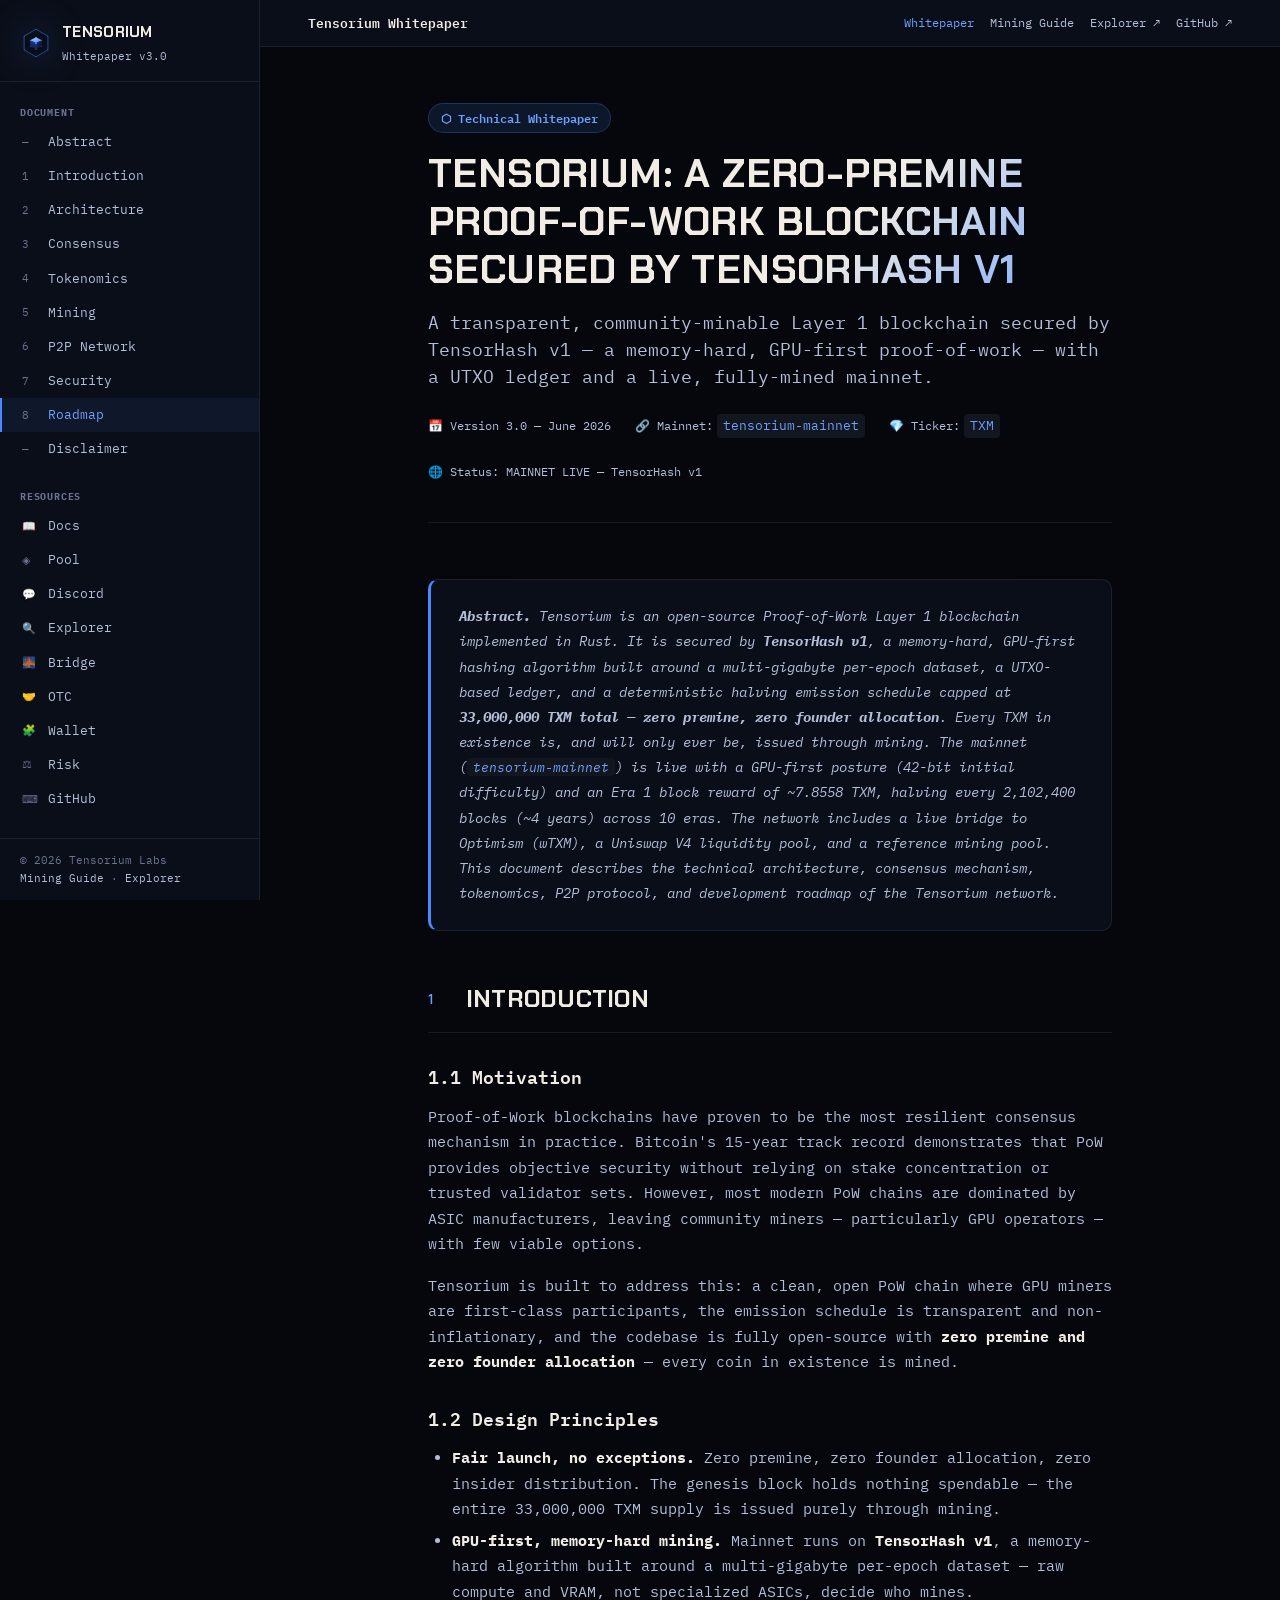
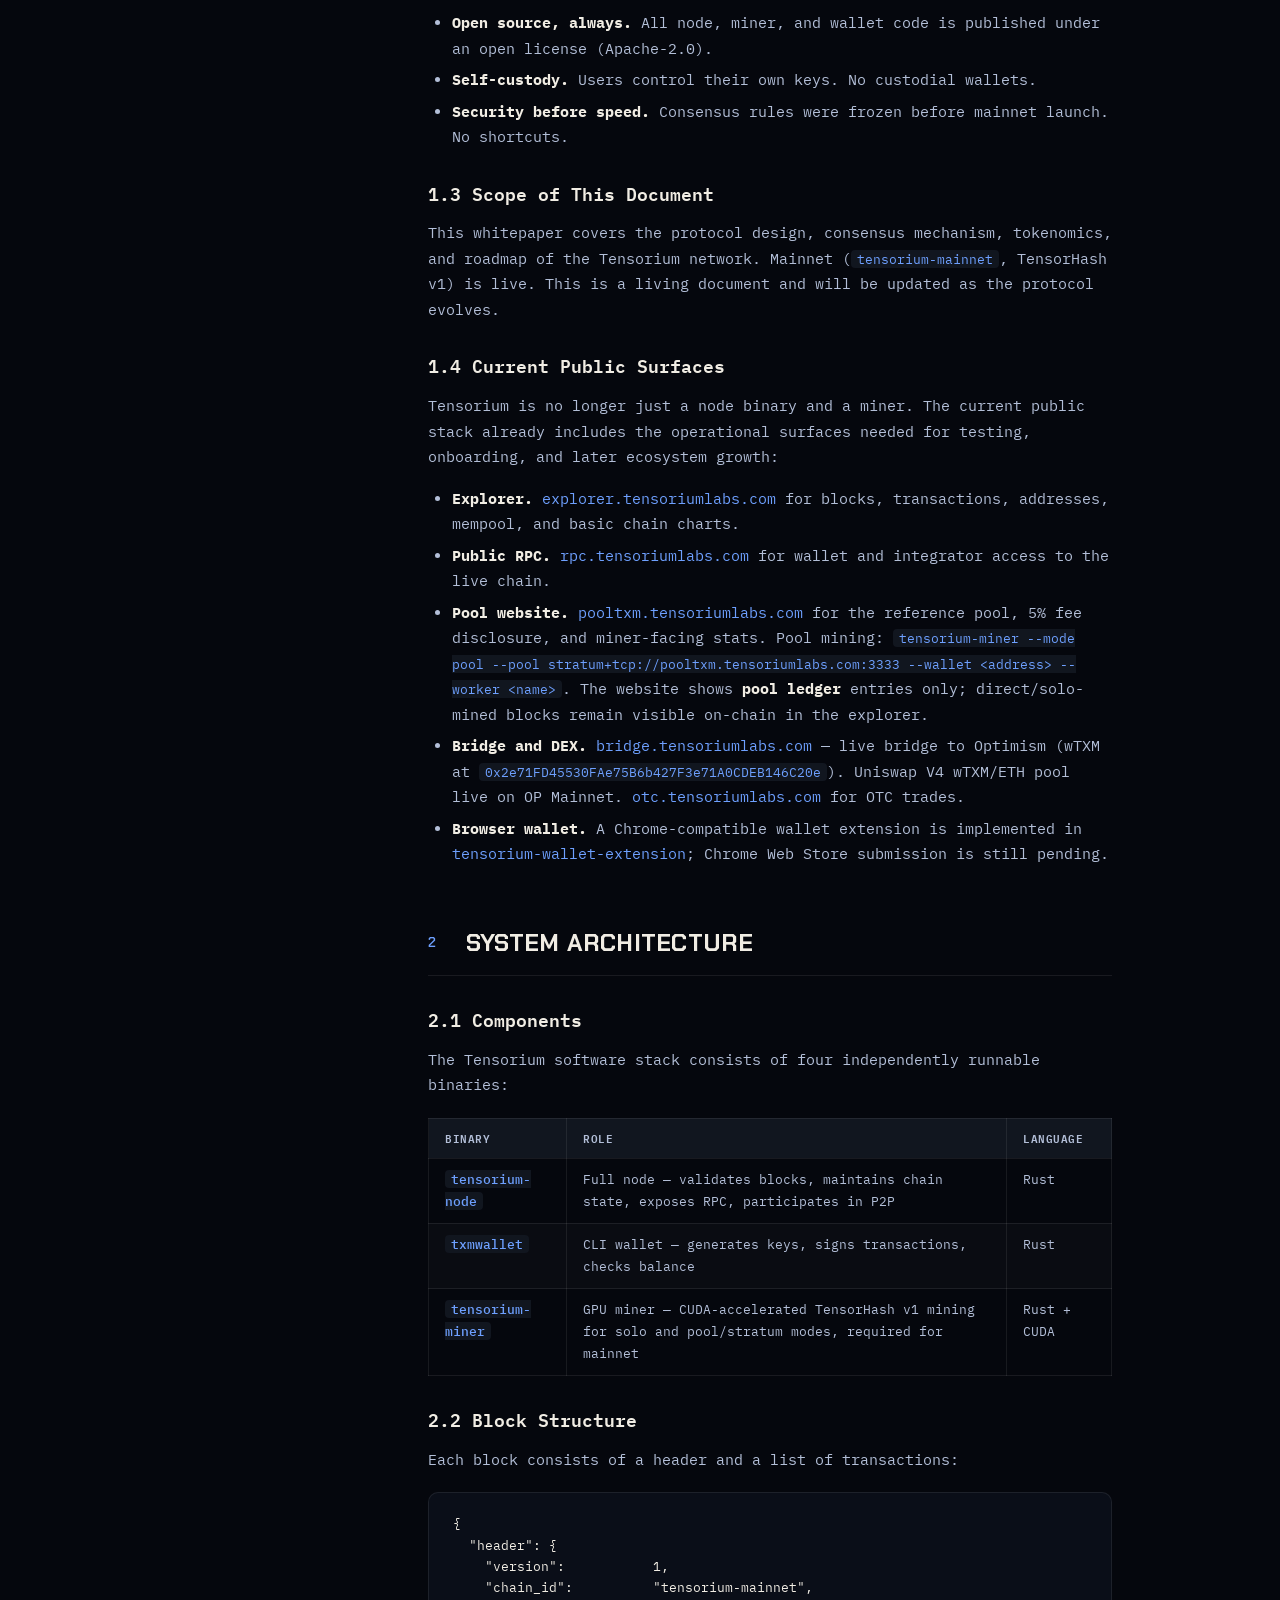
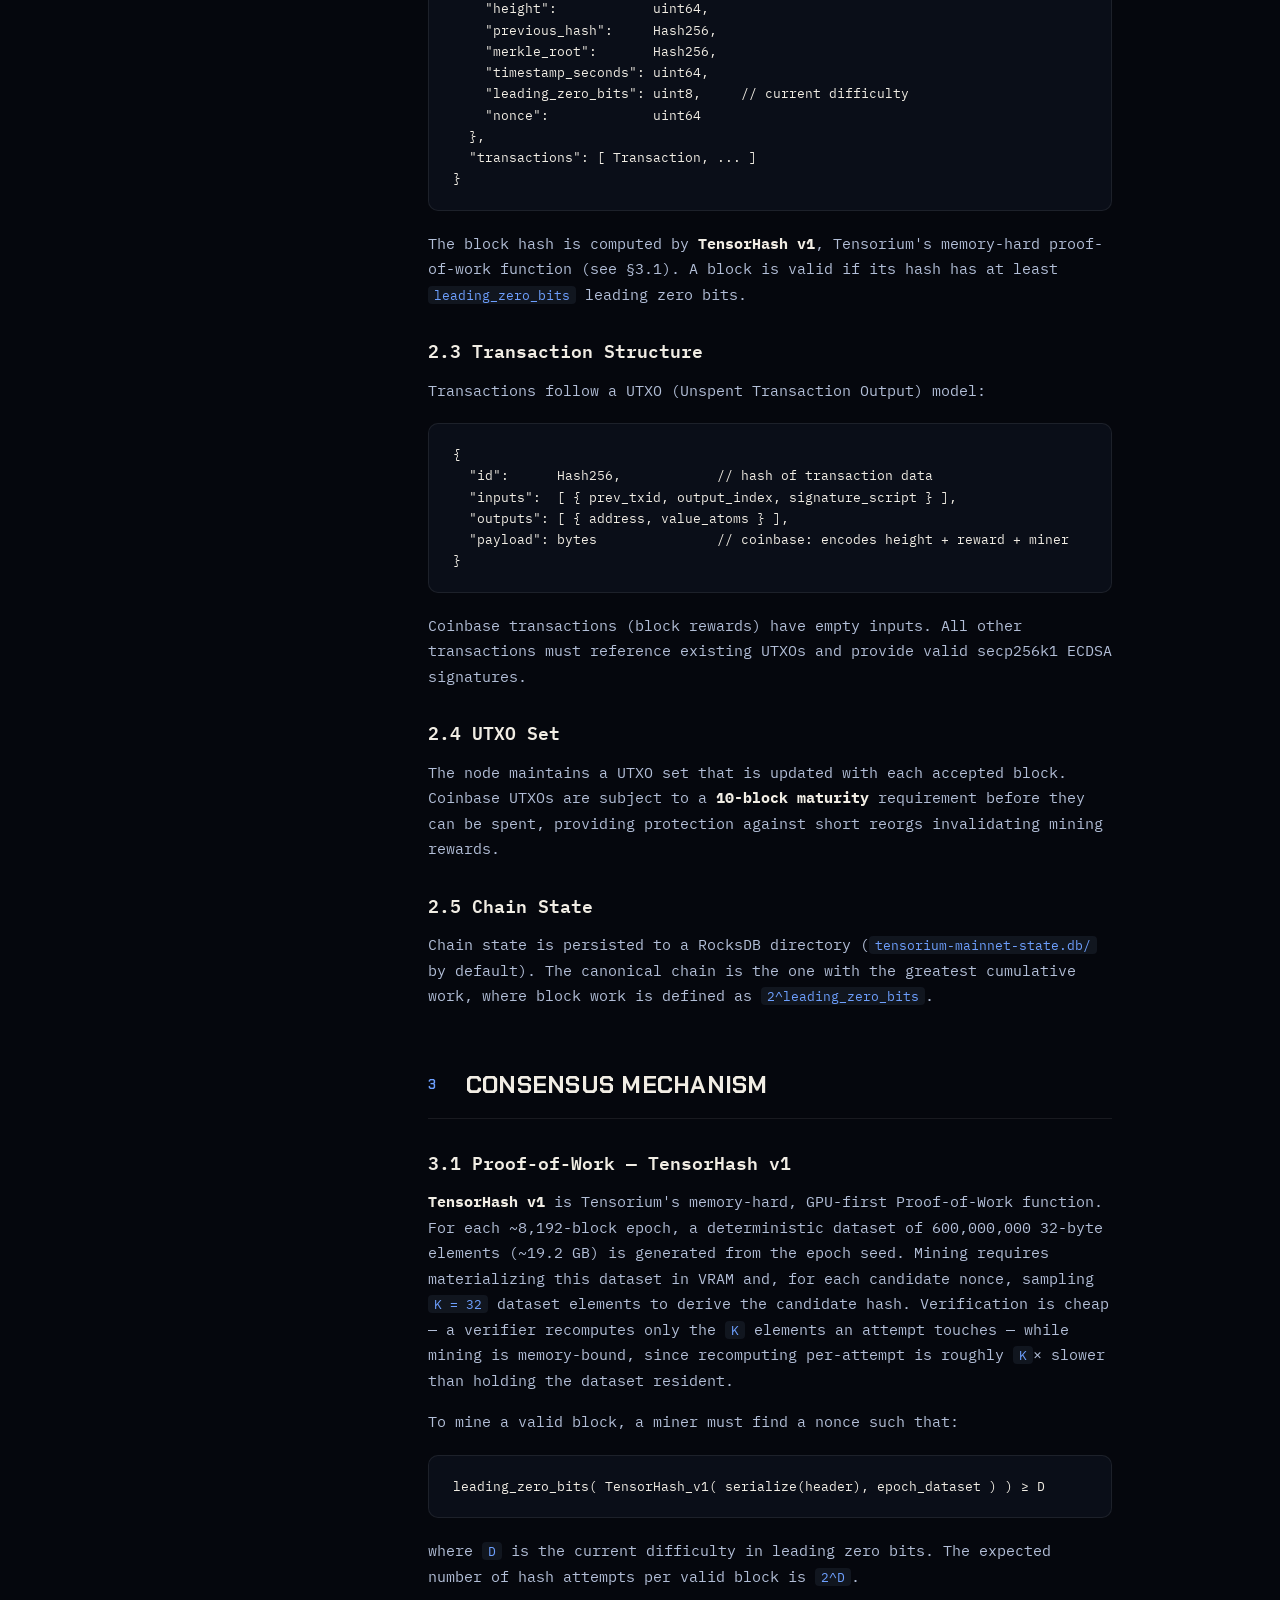
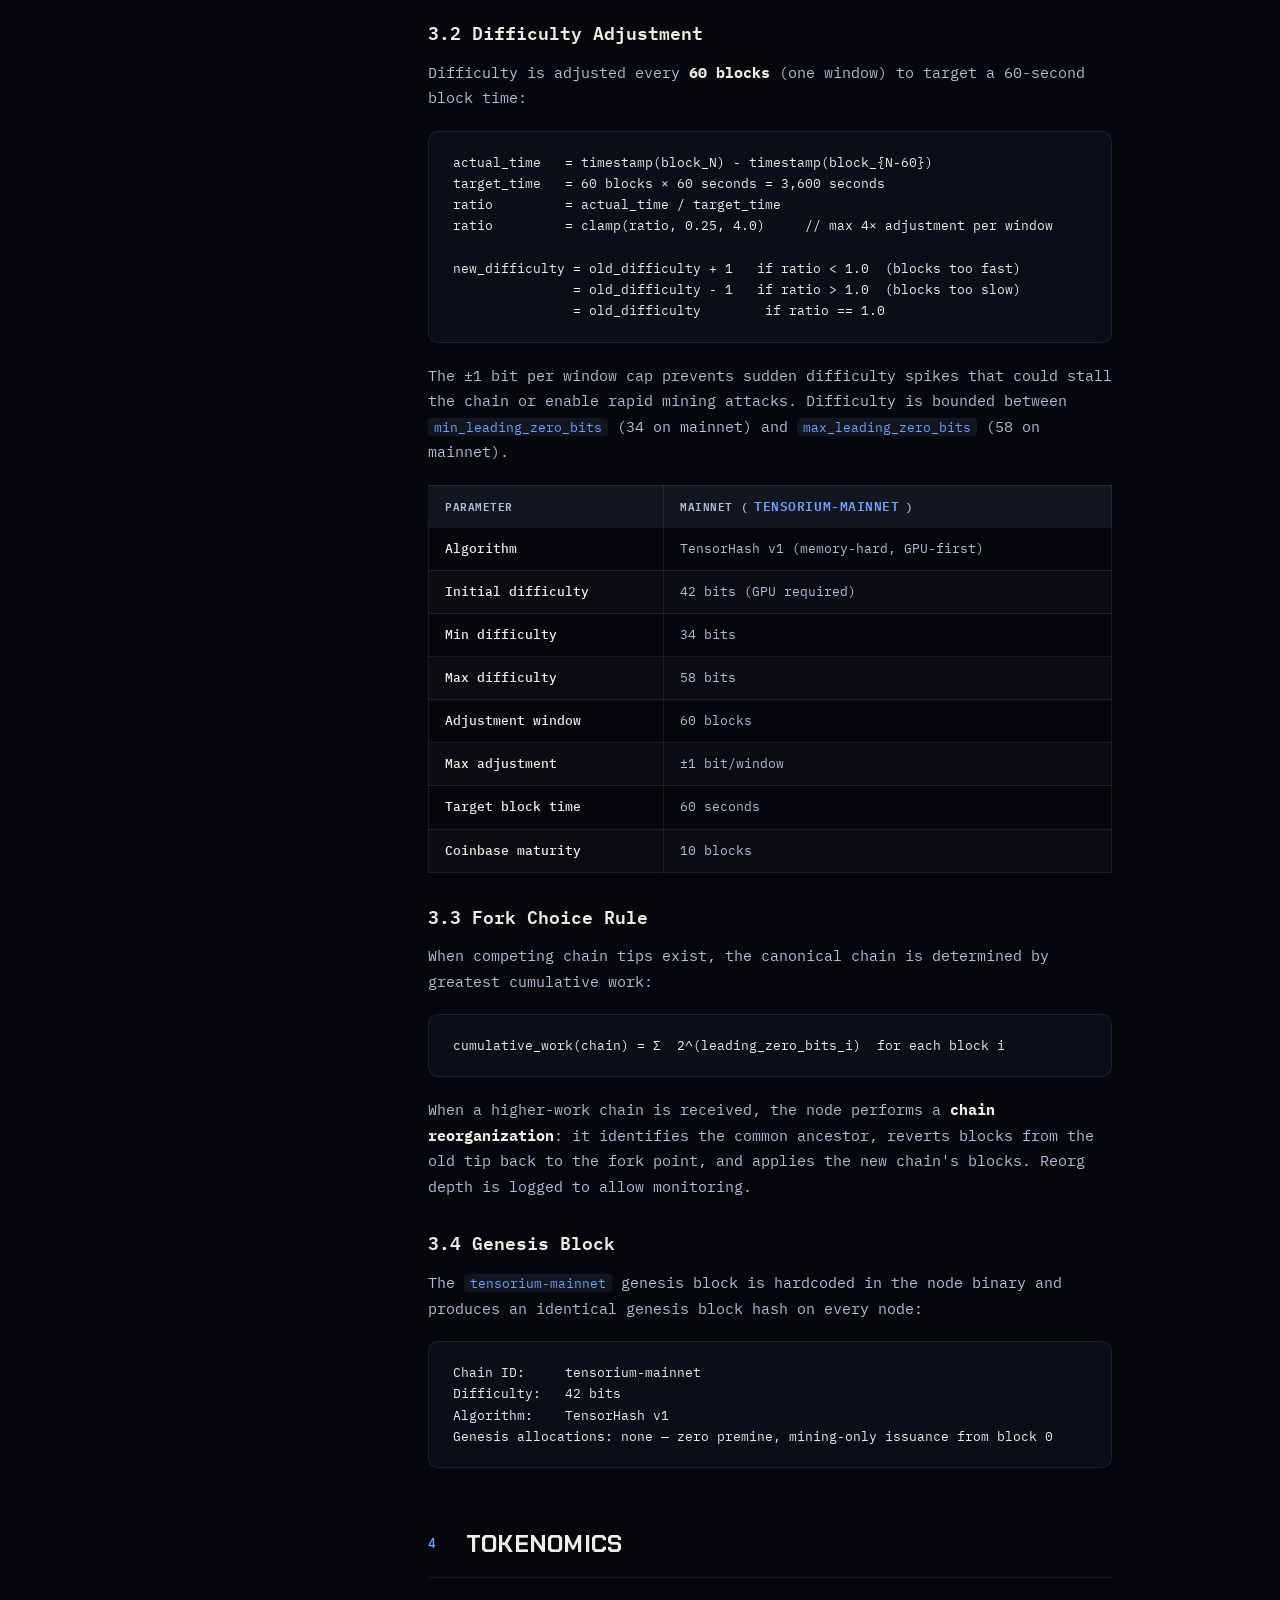
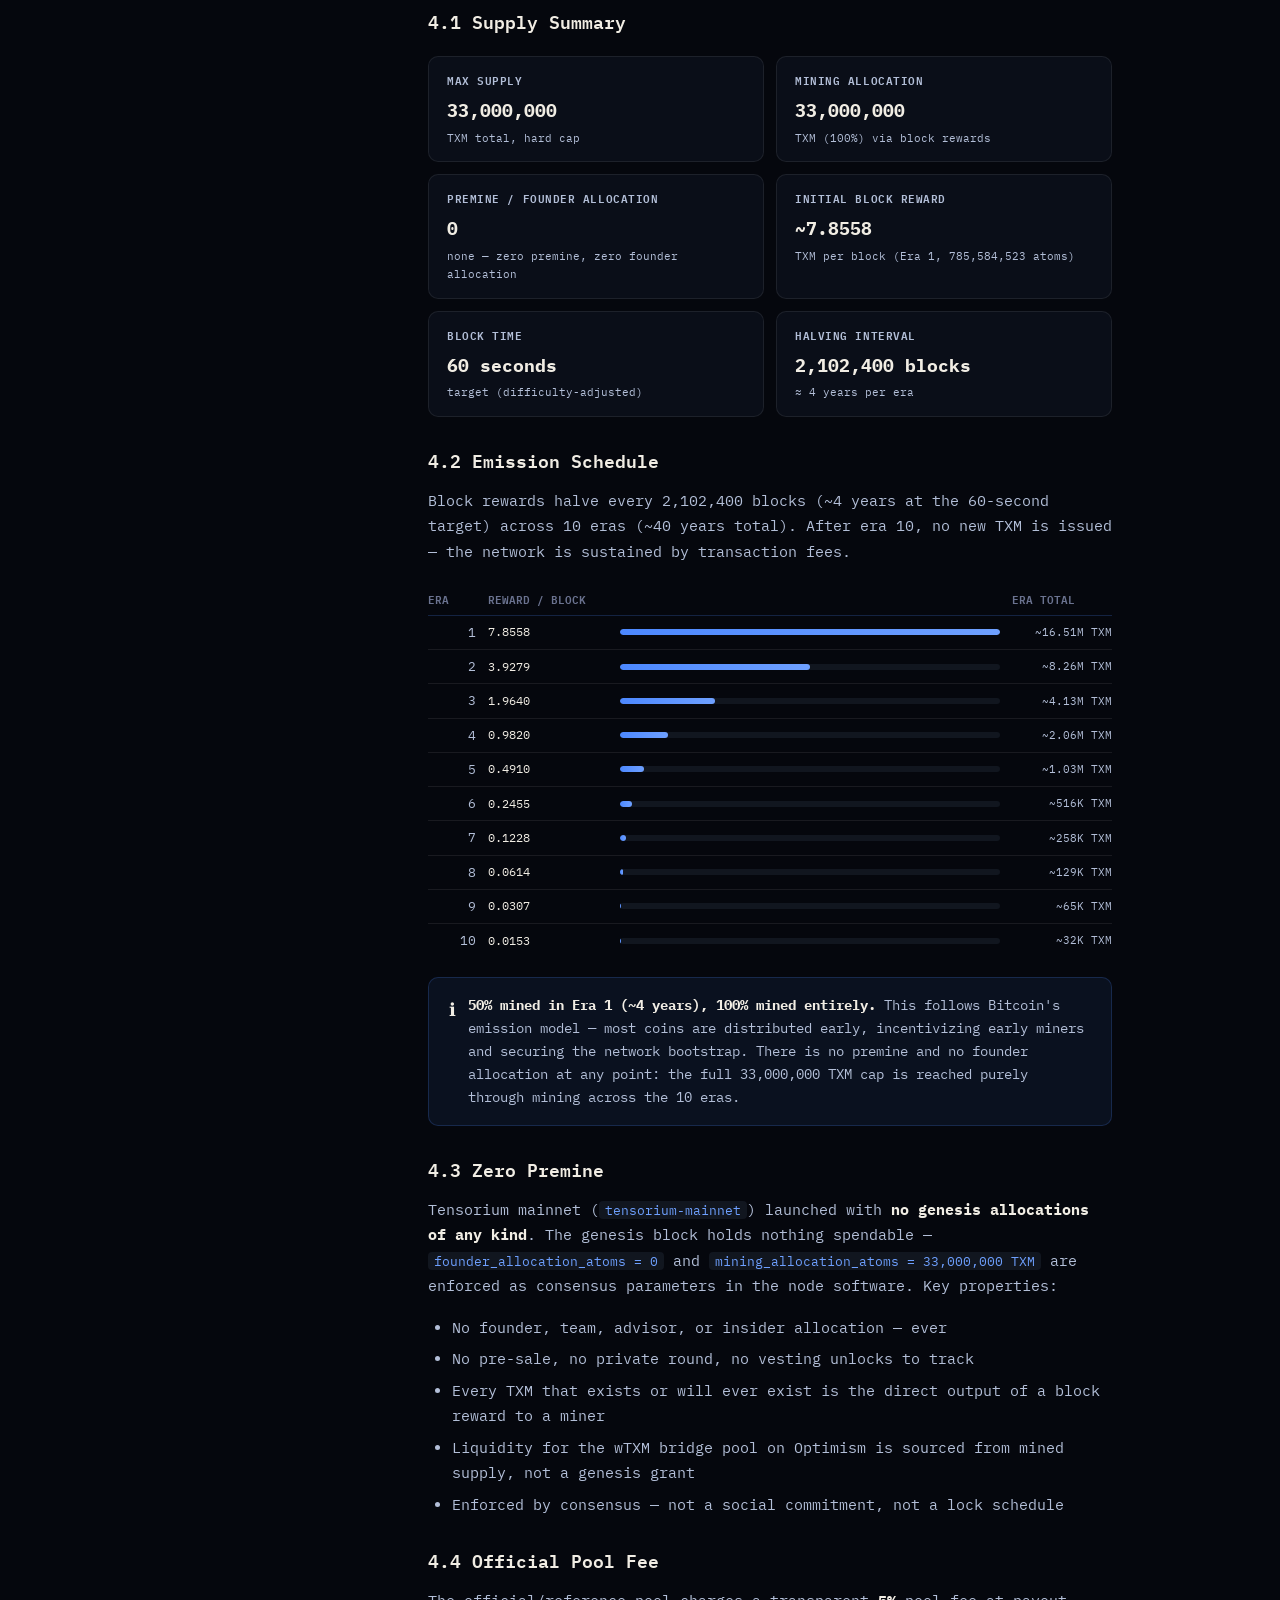
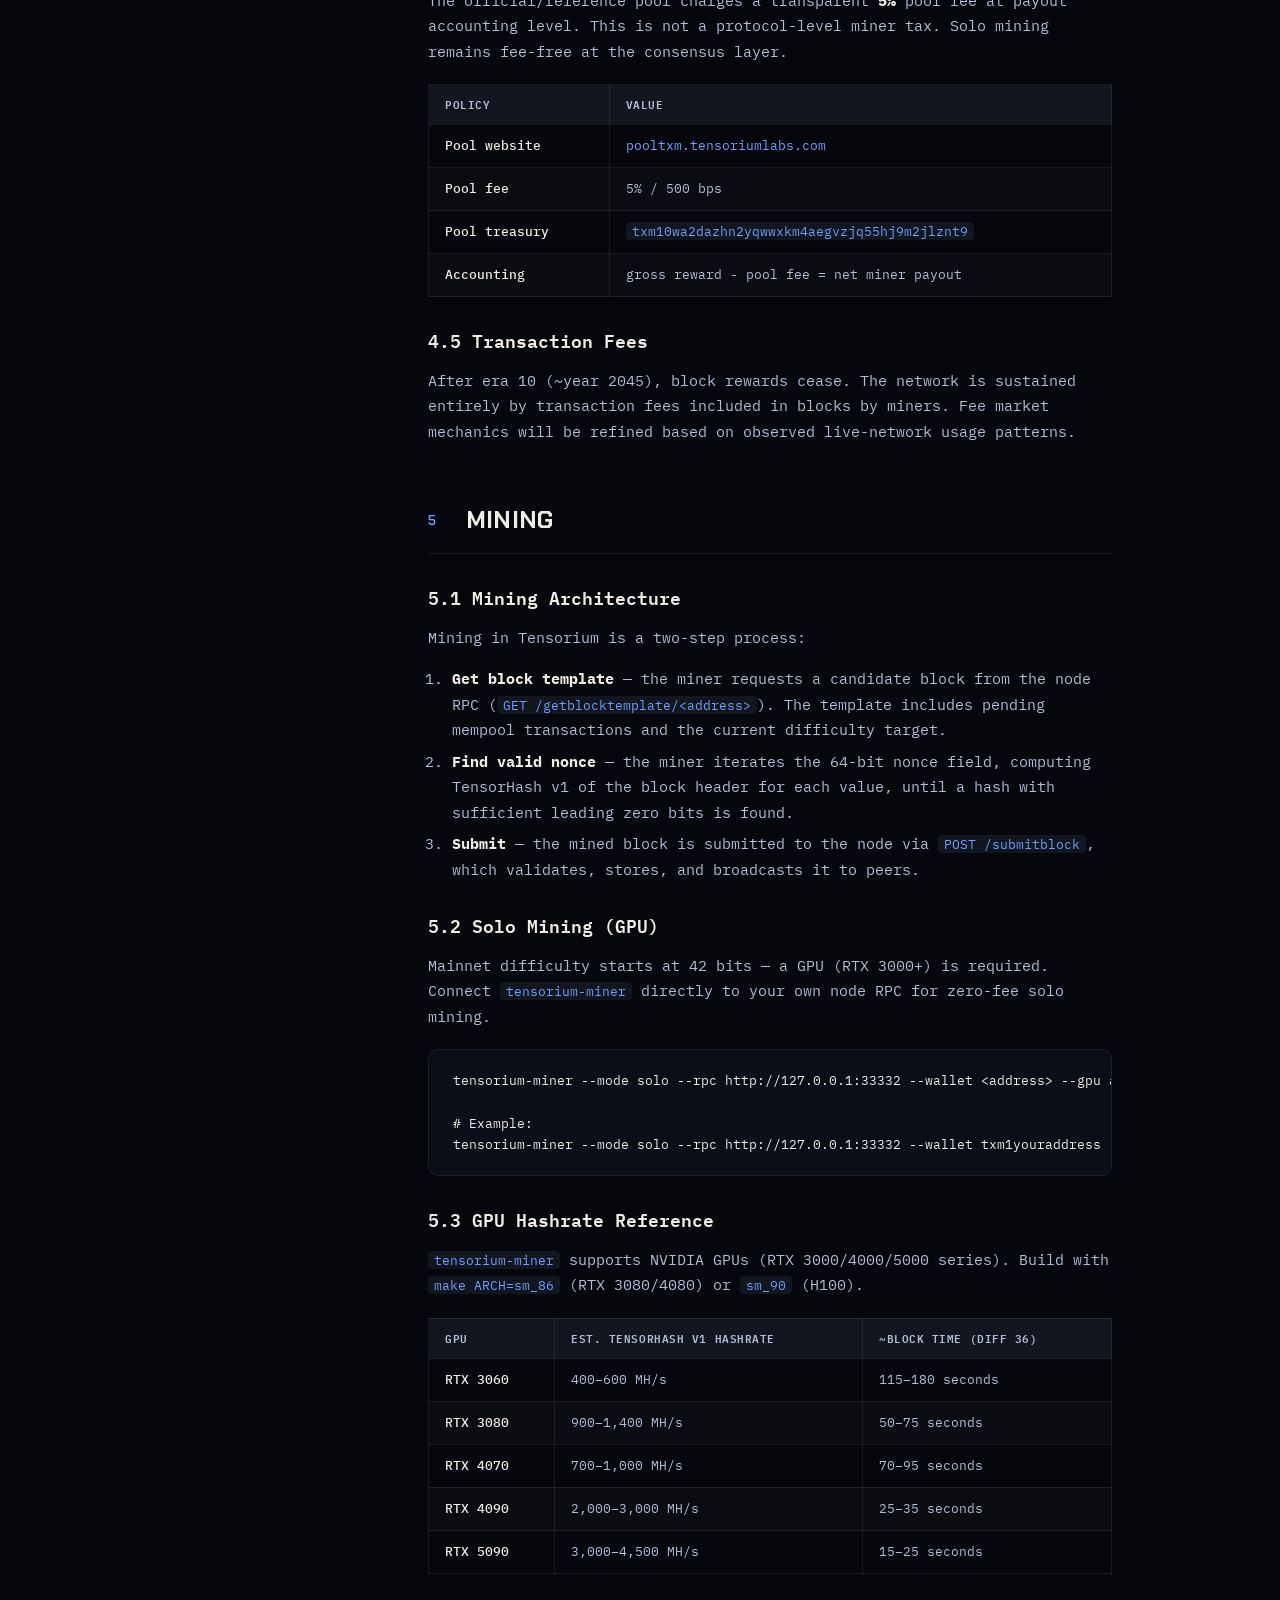
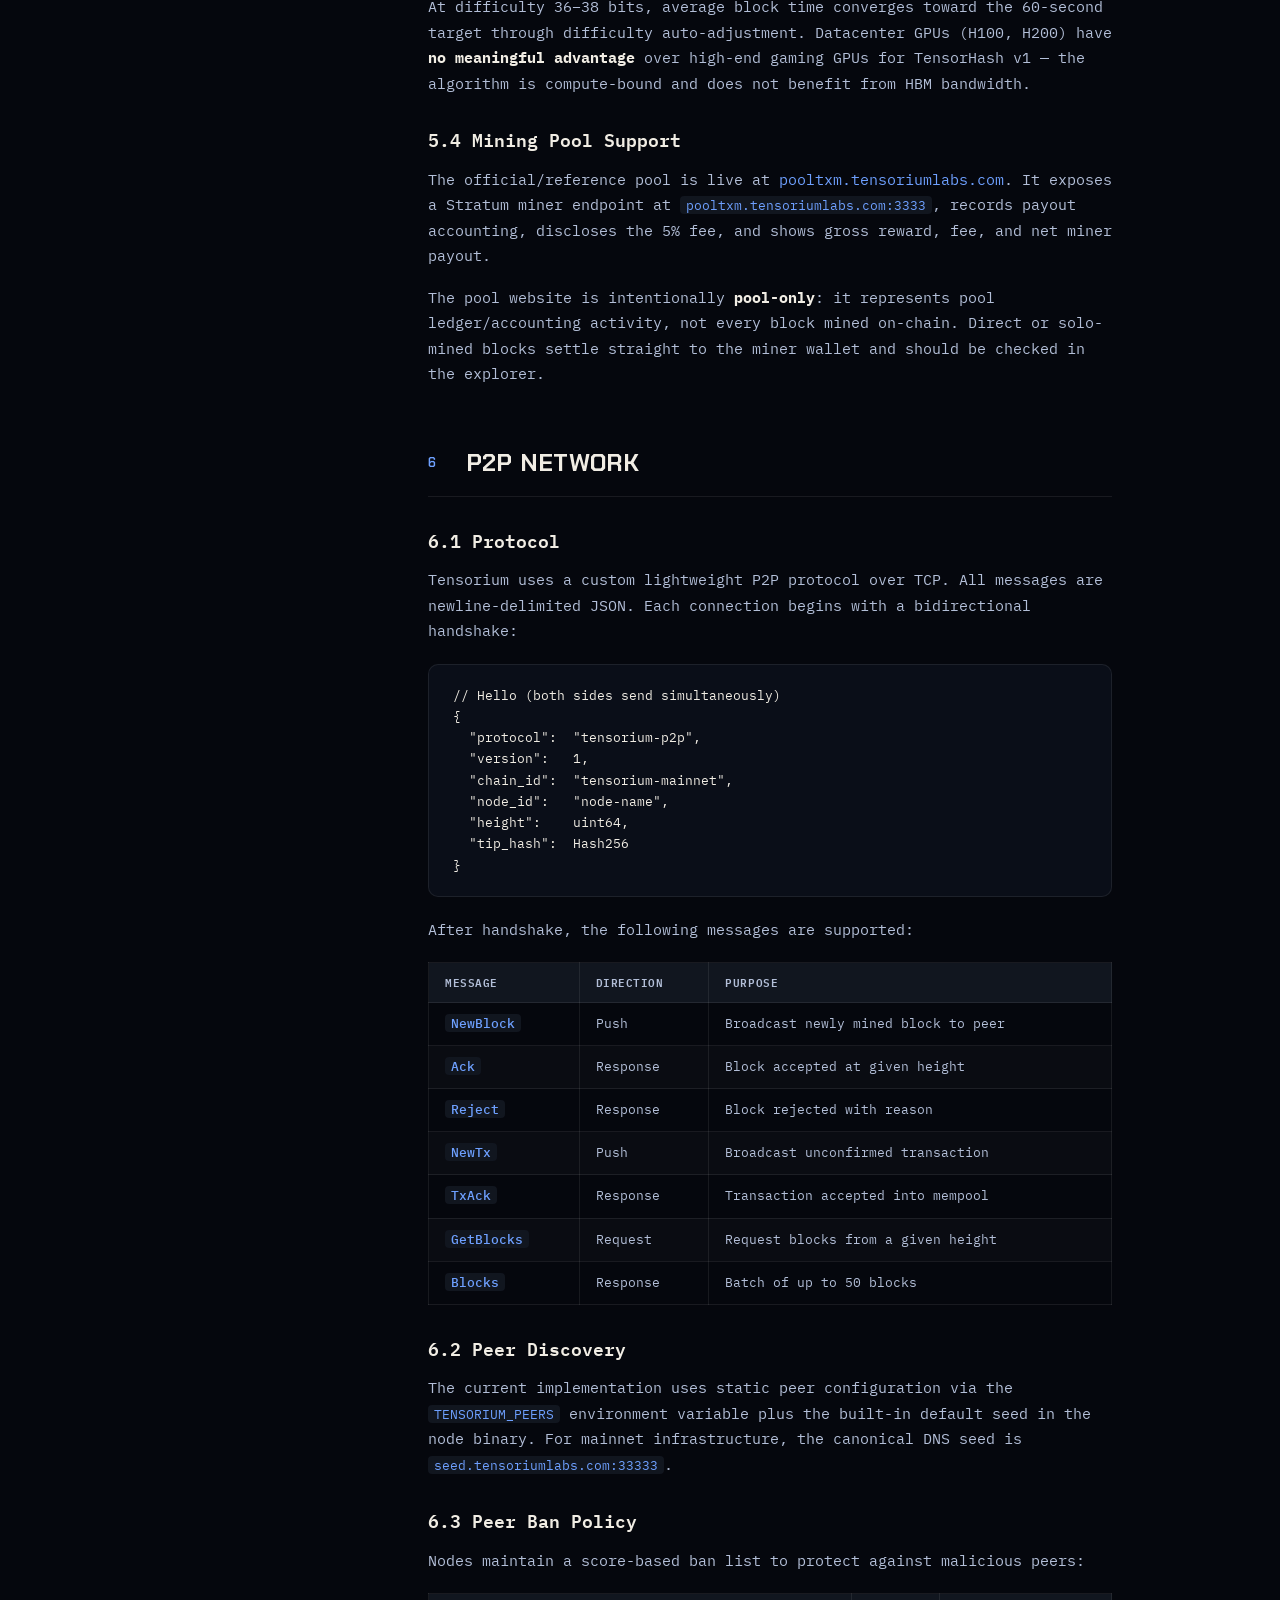
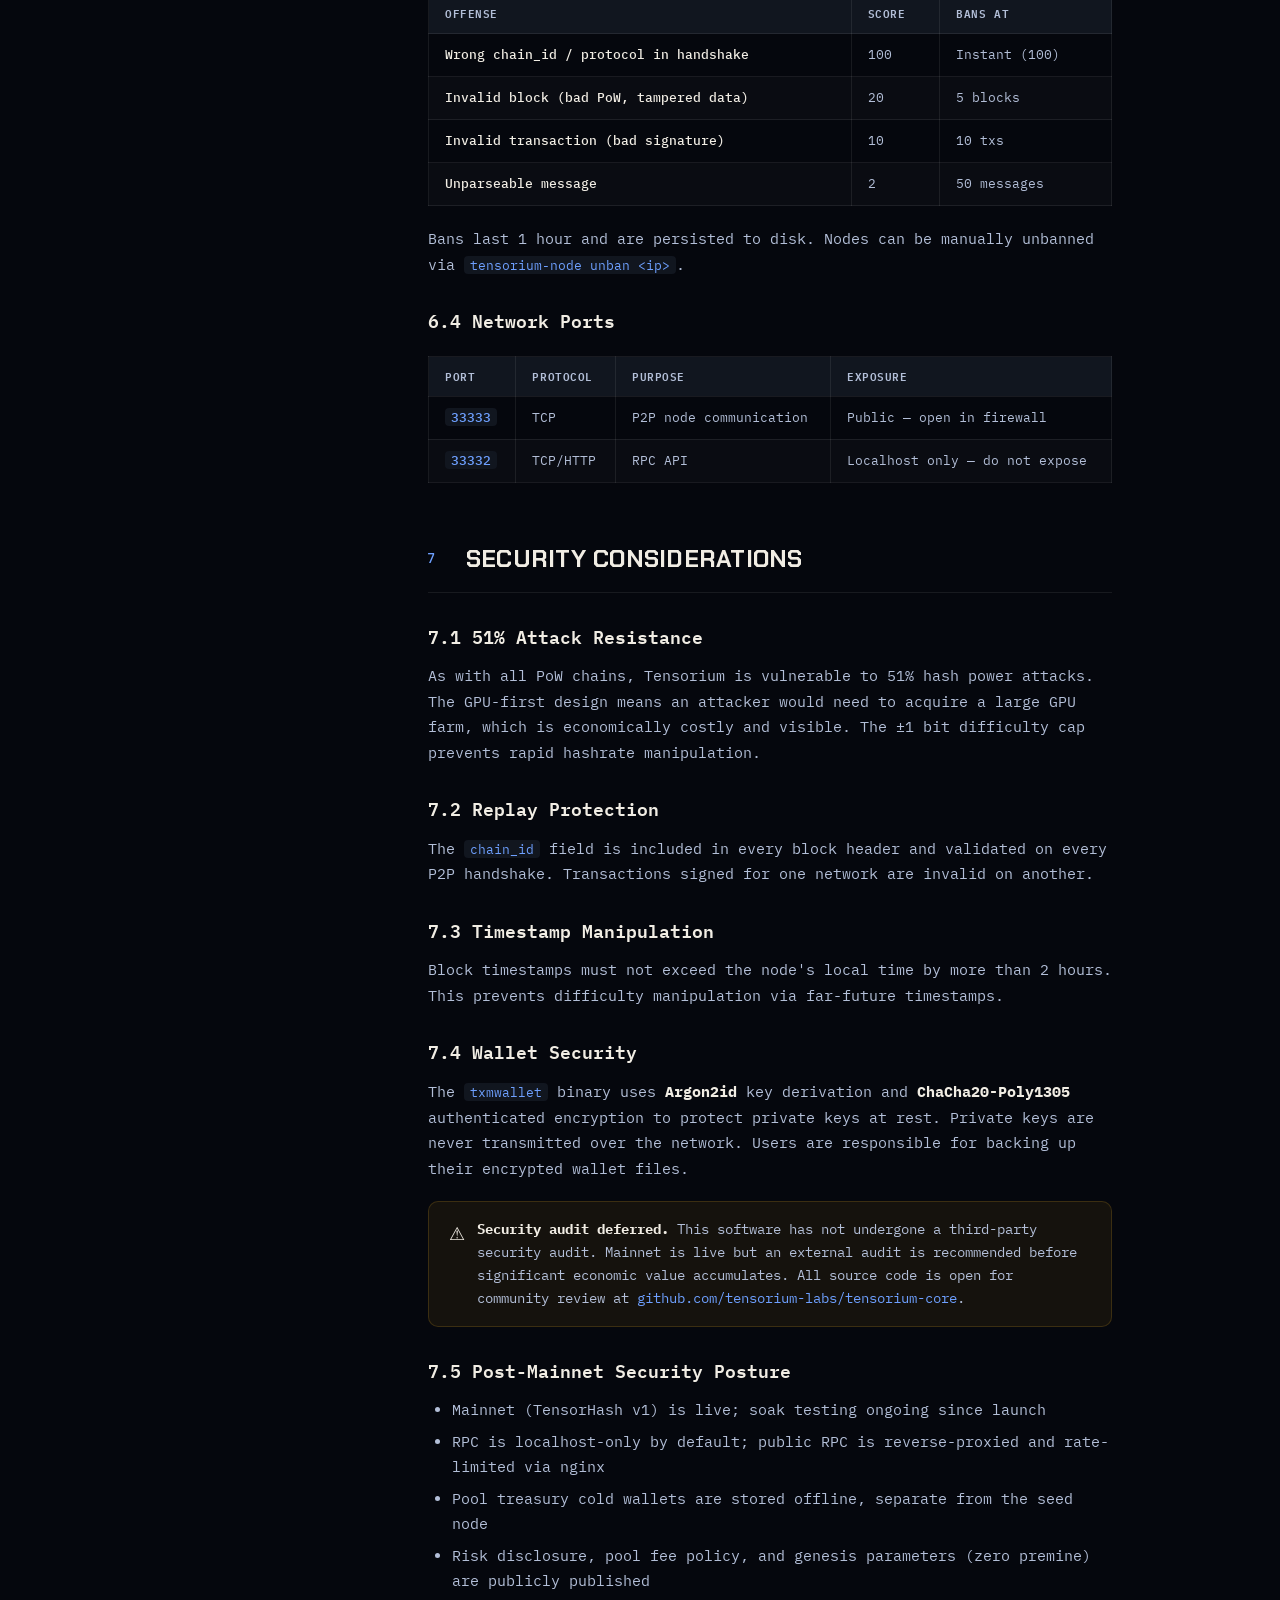
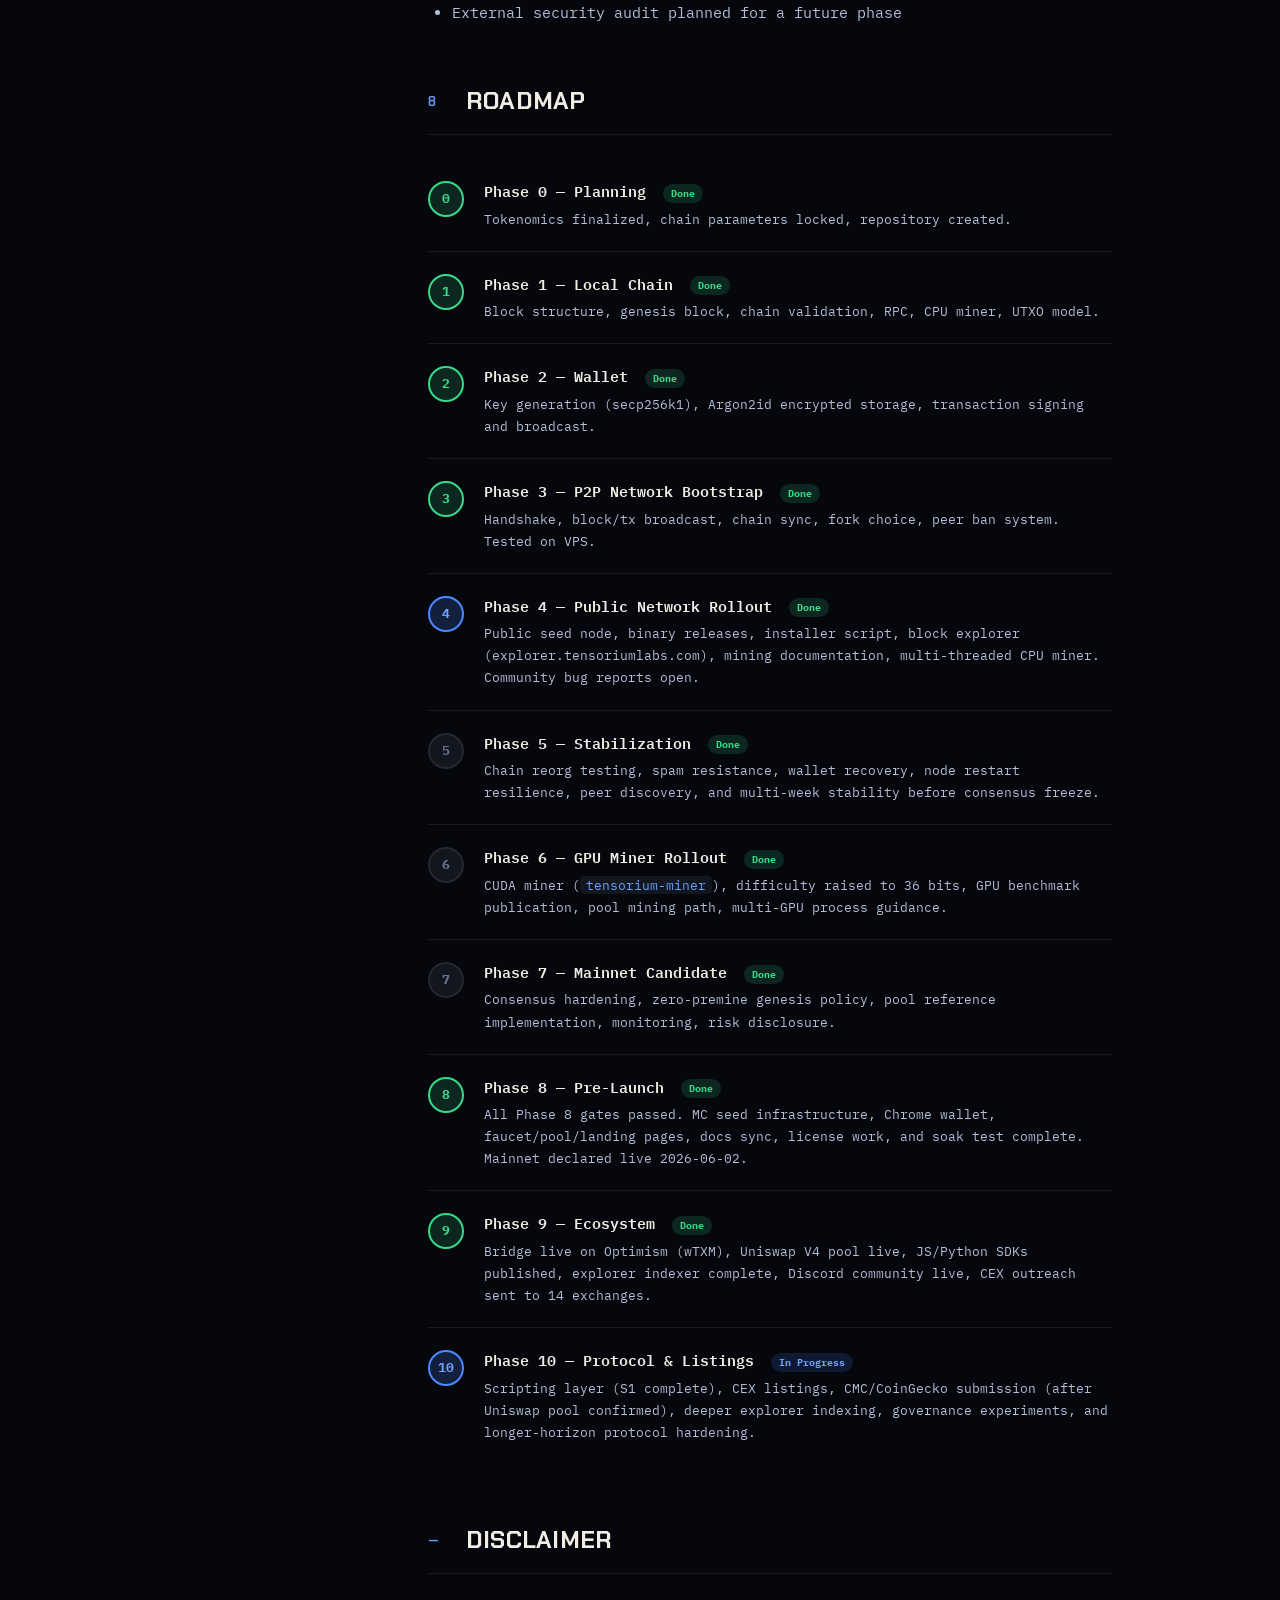
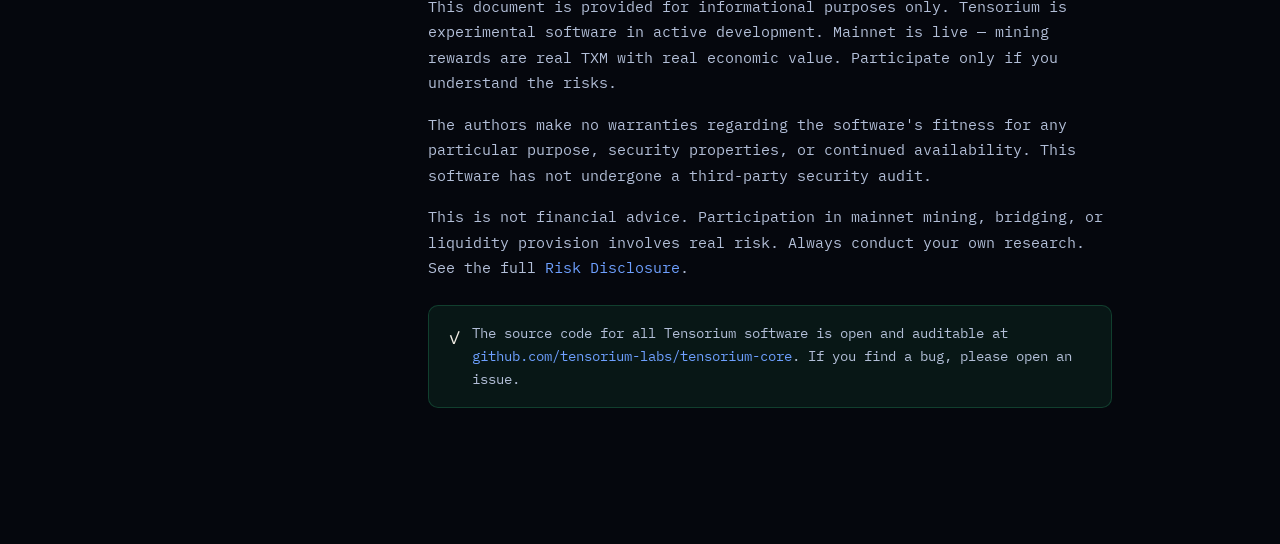
==== commit 765b9bba: "docs: fix mainnet v1 maturity wording" ====
--- a/index.html
+++ b/index.html
@@ -164,7 +164,7 @@
       <p>Coinbase transactions (block rewards) have empty inputs. All other transactions must reference existing UTXOs and provide valid secp256k1 ECDSA signatures.</p>
 
       <h3>2.4 UTXO Set</h3>
-      <p>The node maintains a UTXO set that is updated with each accepted block. Coinbase UTXOs are subject to a <strong>100-block maturity</strong> requirement before they can be spent, providing protection against reorgs invalidating mining rewards.</p>
+      <p>The node maintains a UTXO set that is updated with each accepted block. Coinbase UTXOs are subject to a <strong>10-block maturity</strong> requirement before they can be spent, providing protection against short reorgs invalidating mining rewards.</p>
 
       <h3>2.5 Chain State</h3>
       <p>Chain state is persisted to a RocksDB directory (<code>tensorium-mainnet-state.db/</code> by default). The canonical chain is the one with the greatest cumulative work, where block work is defined as <code>2^leading_zero_bits</code>.</p>
